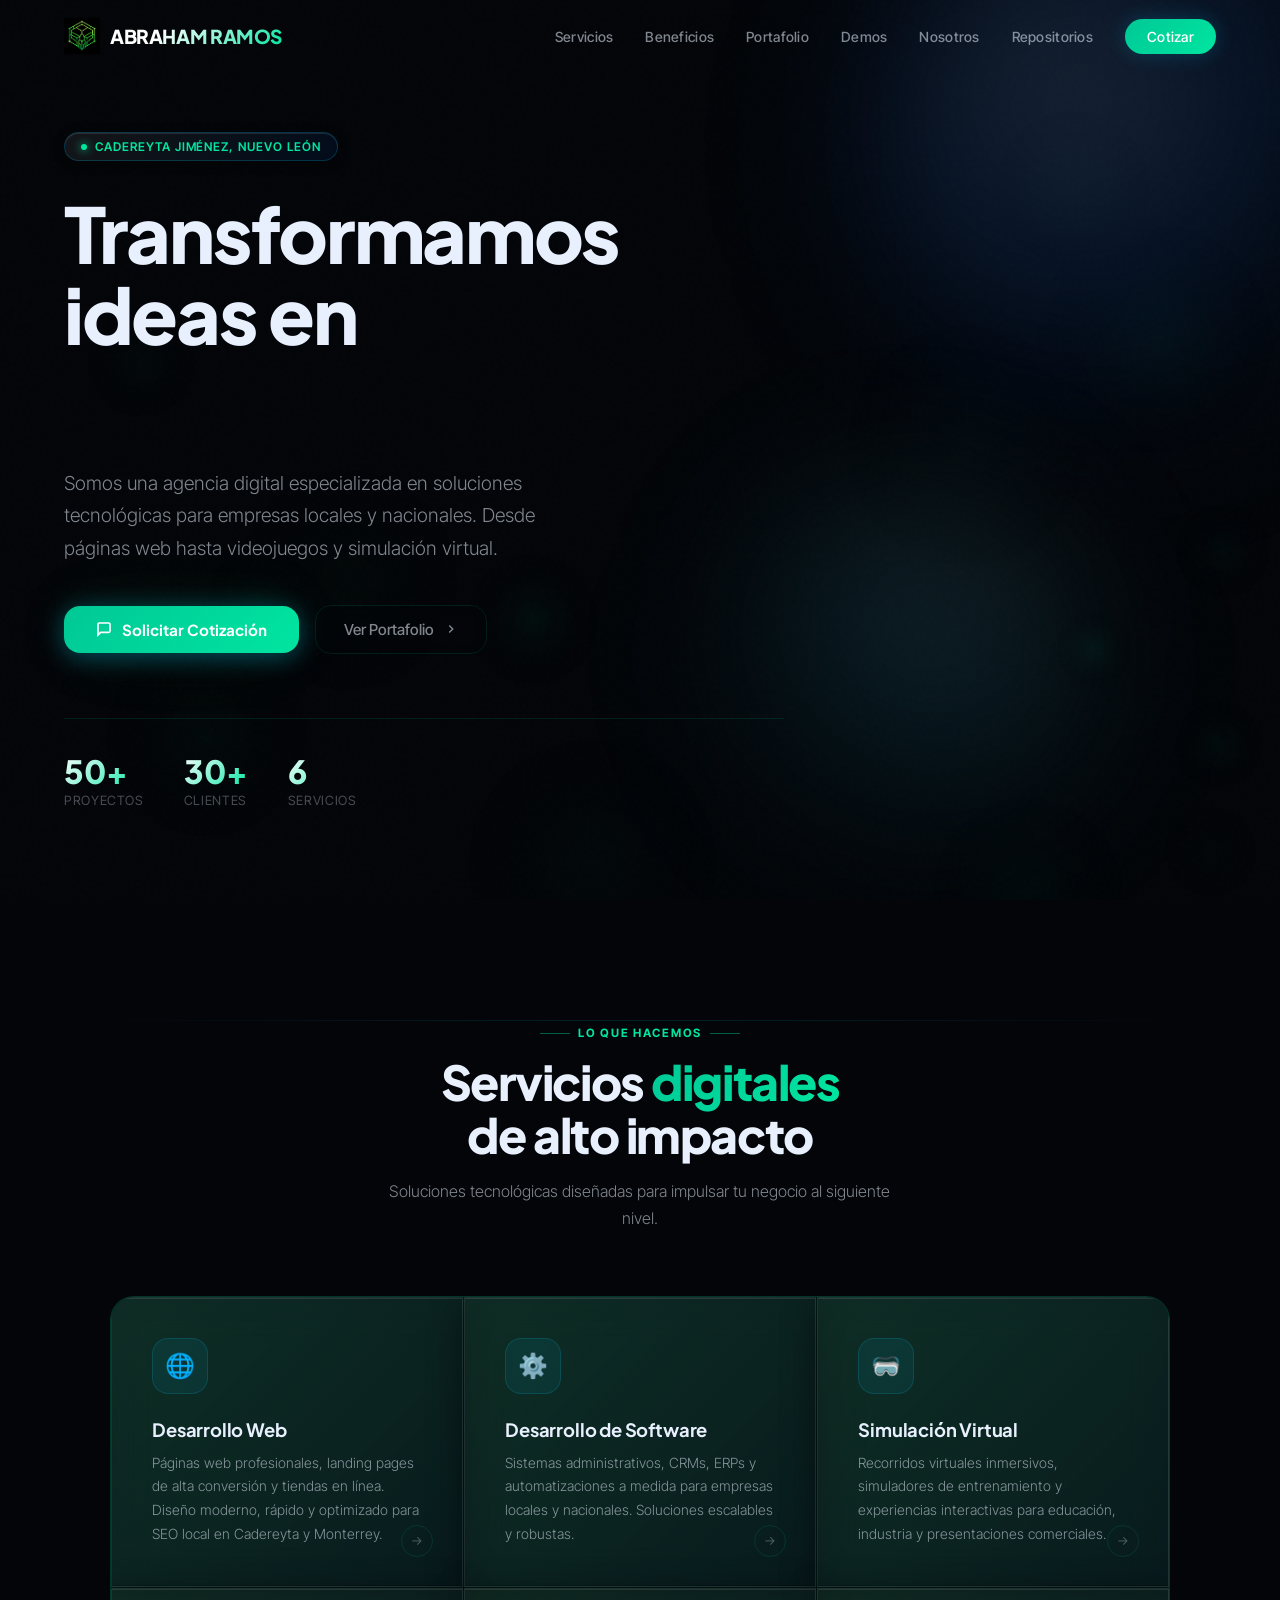
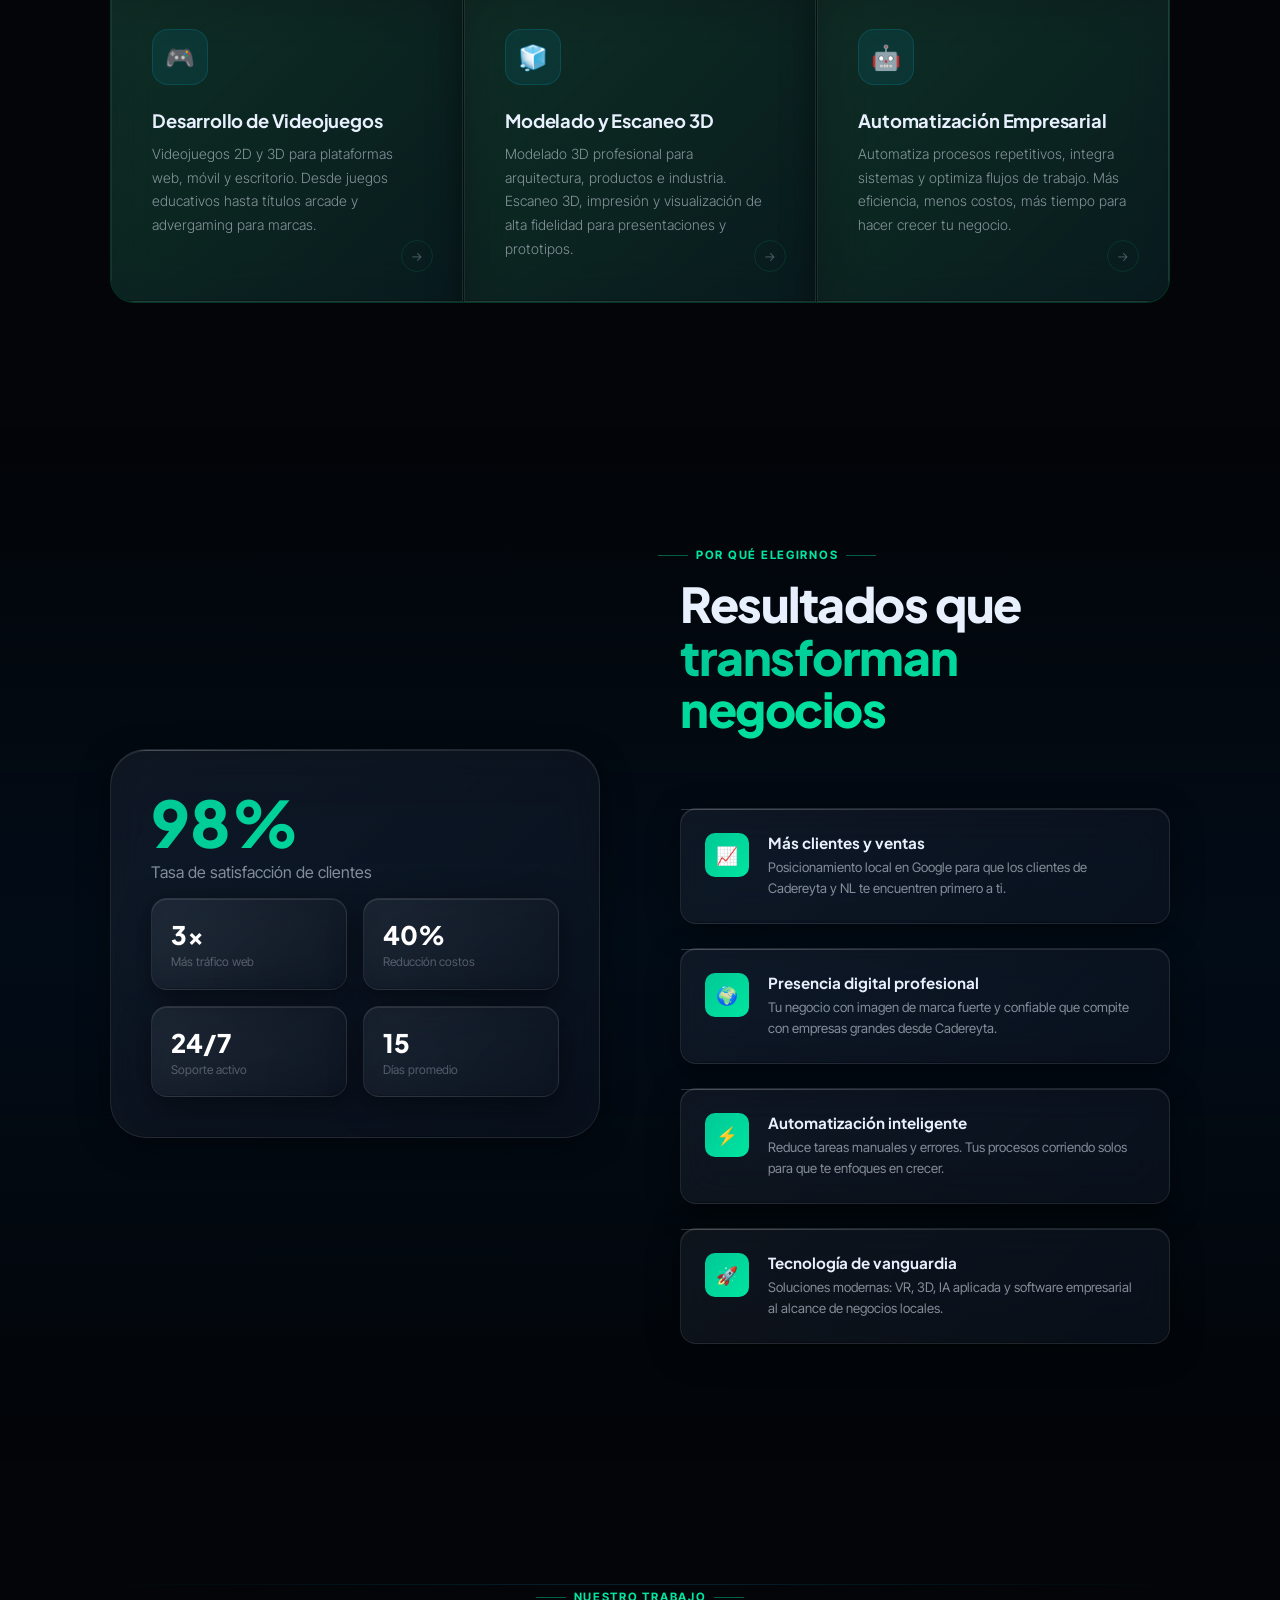
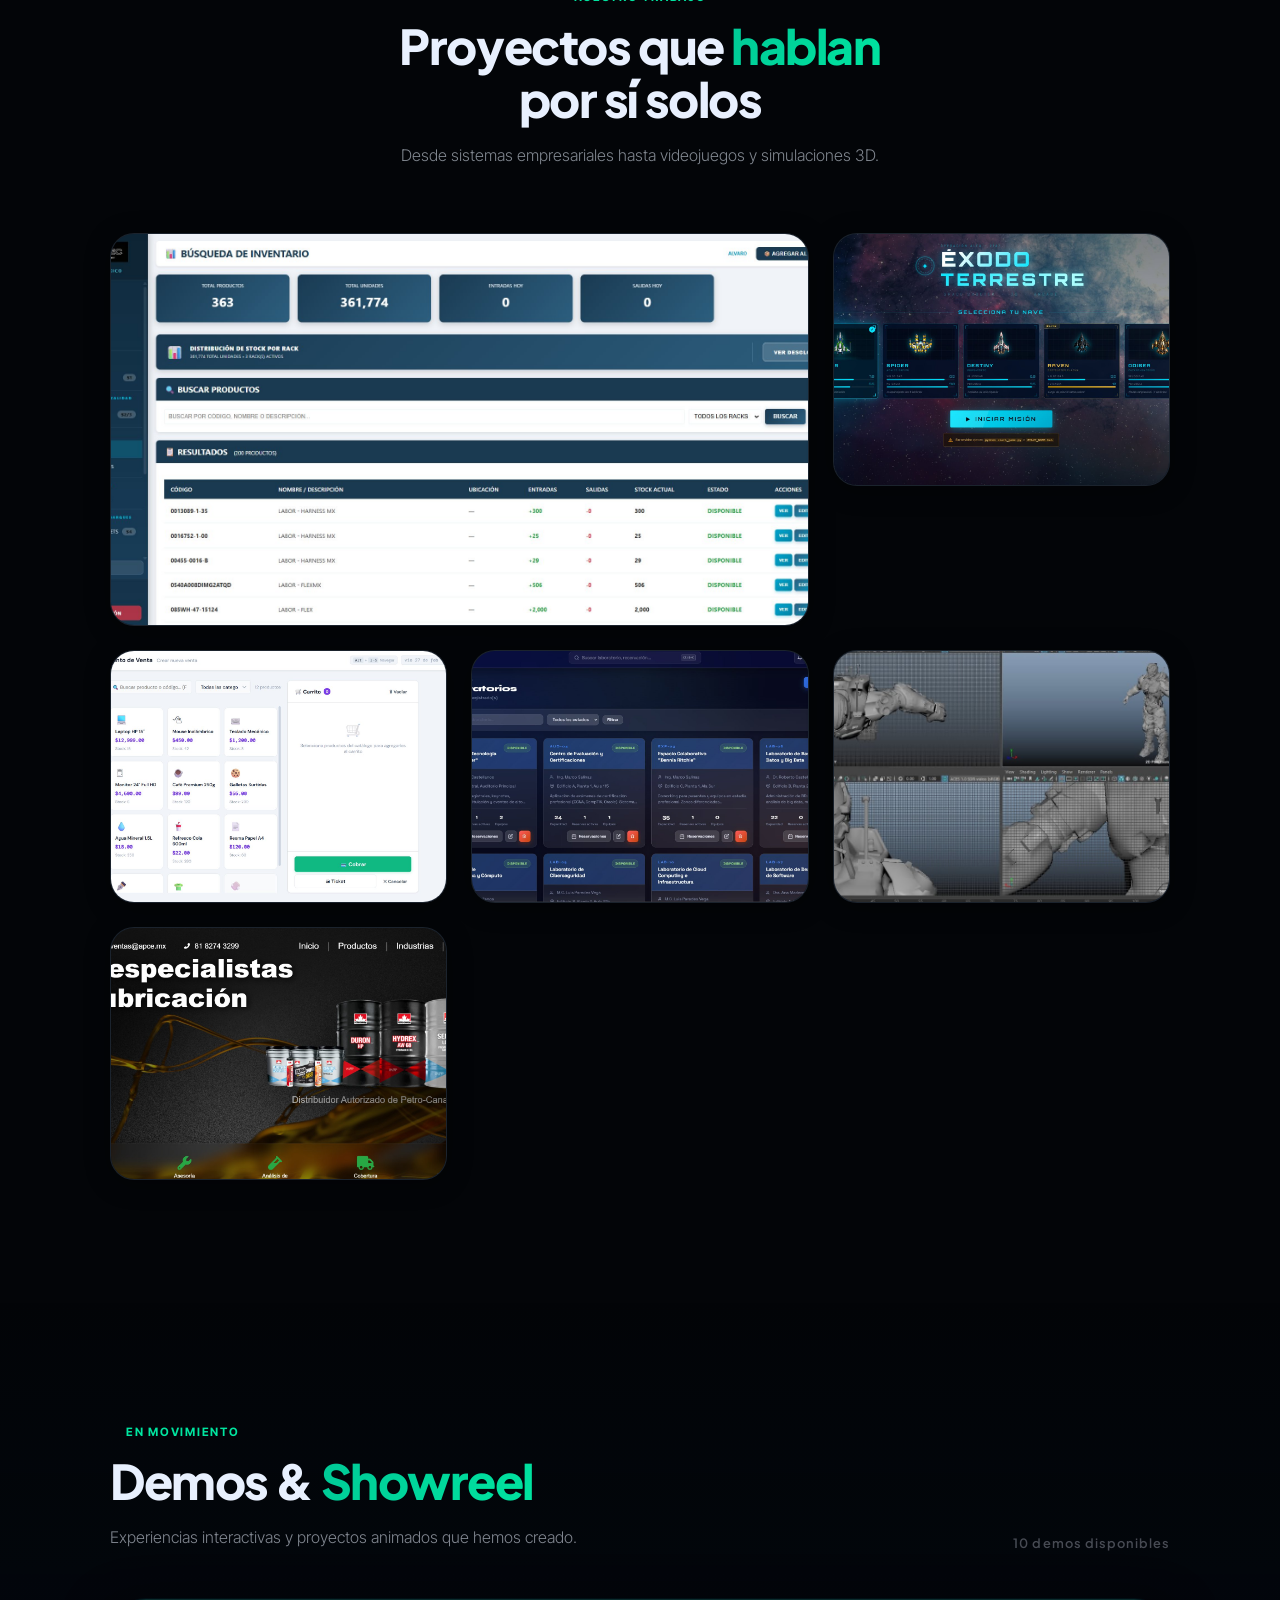
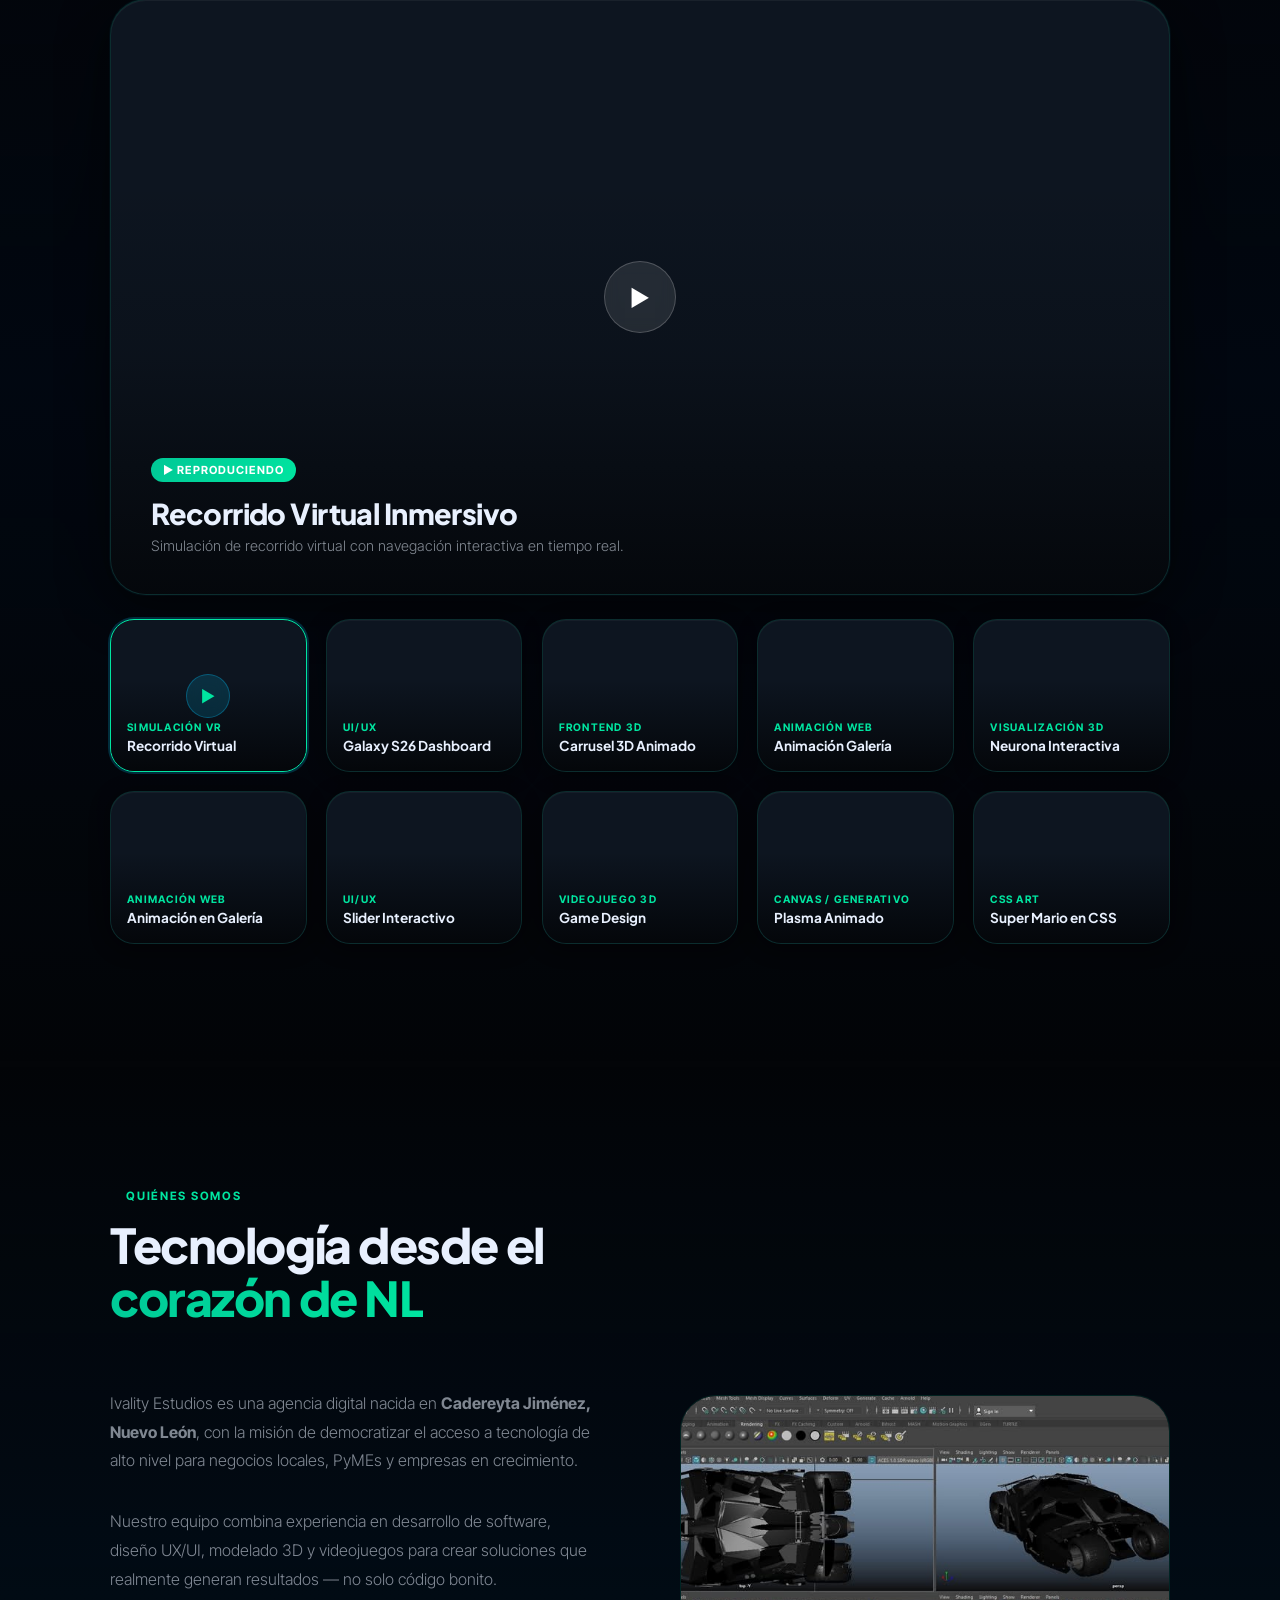
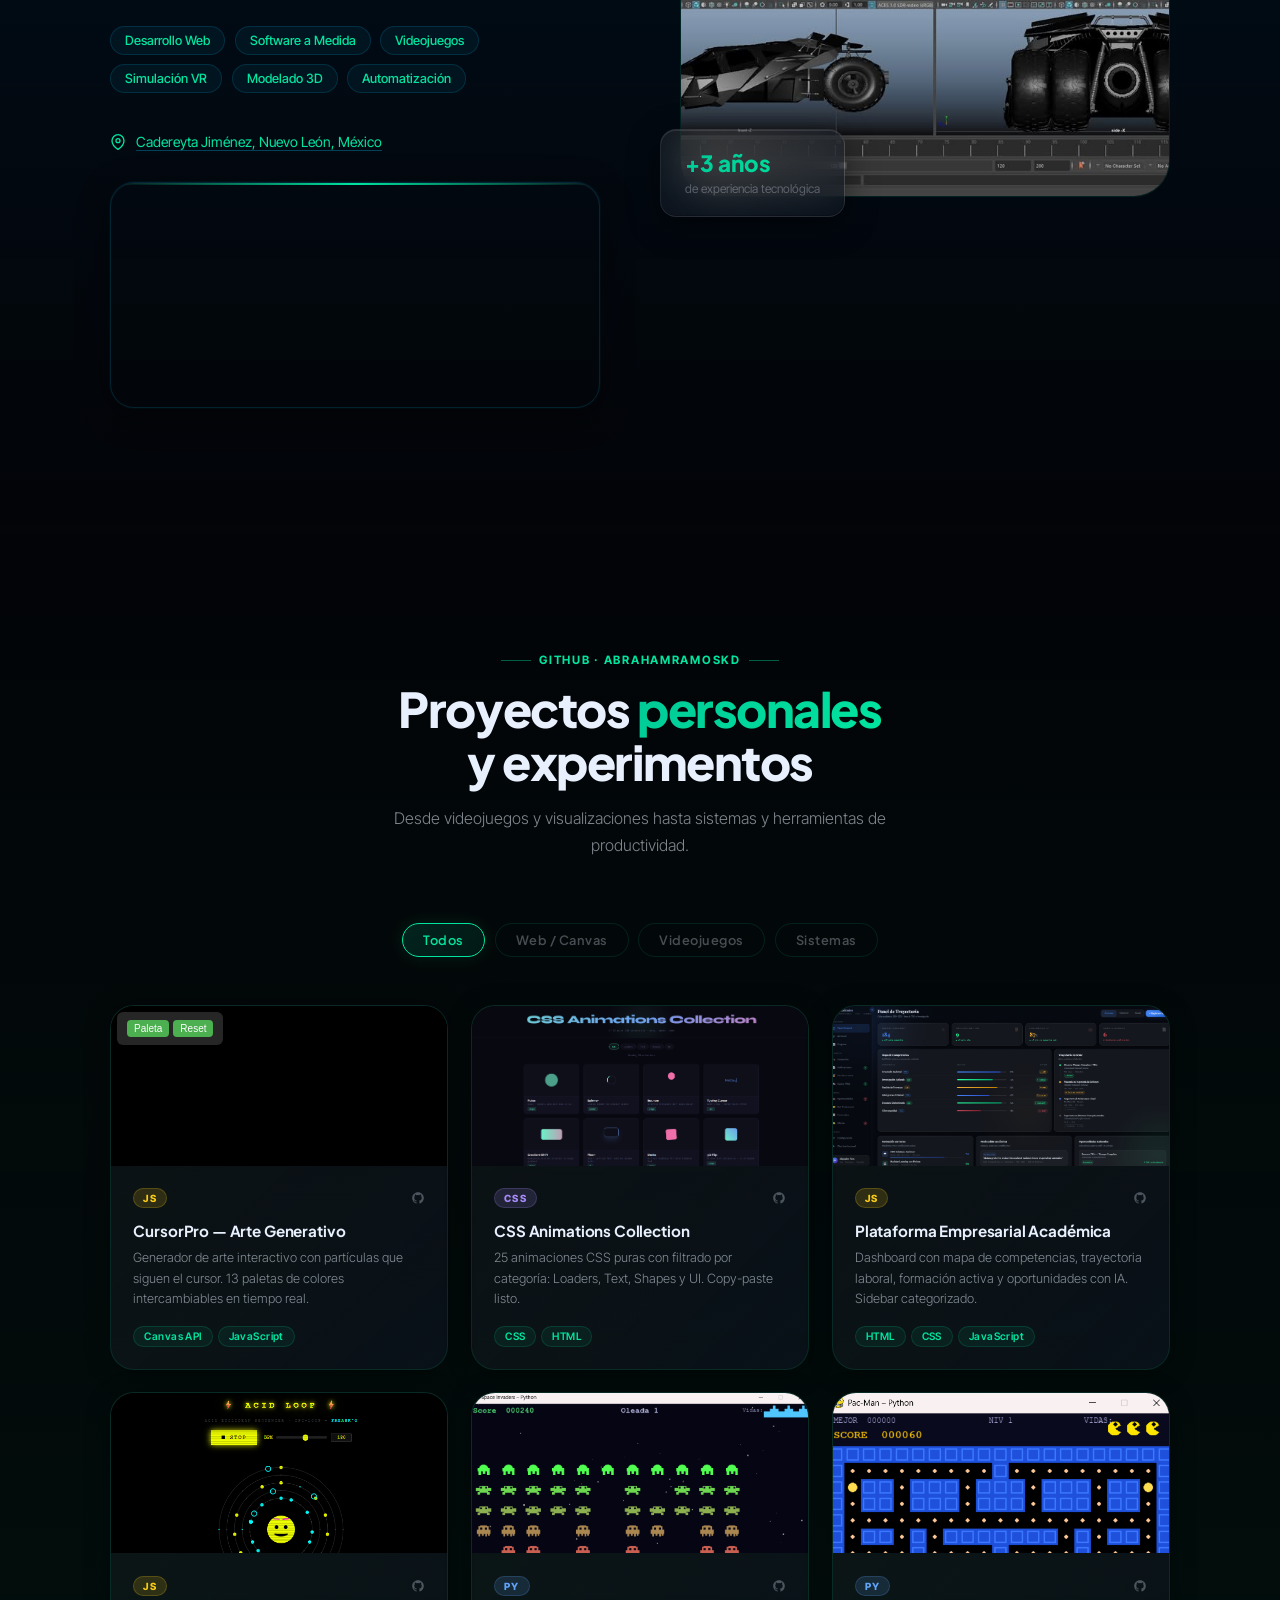
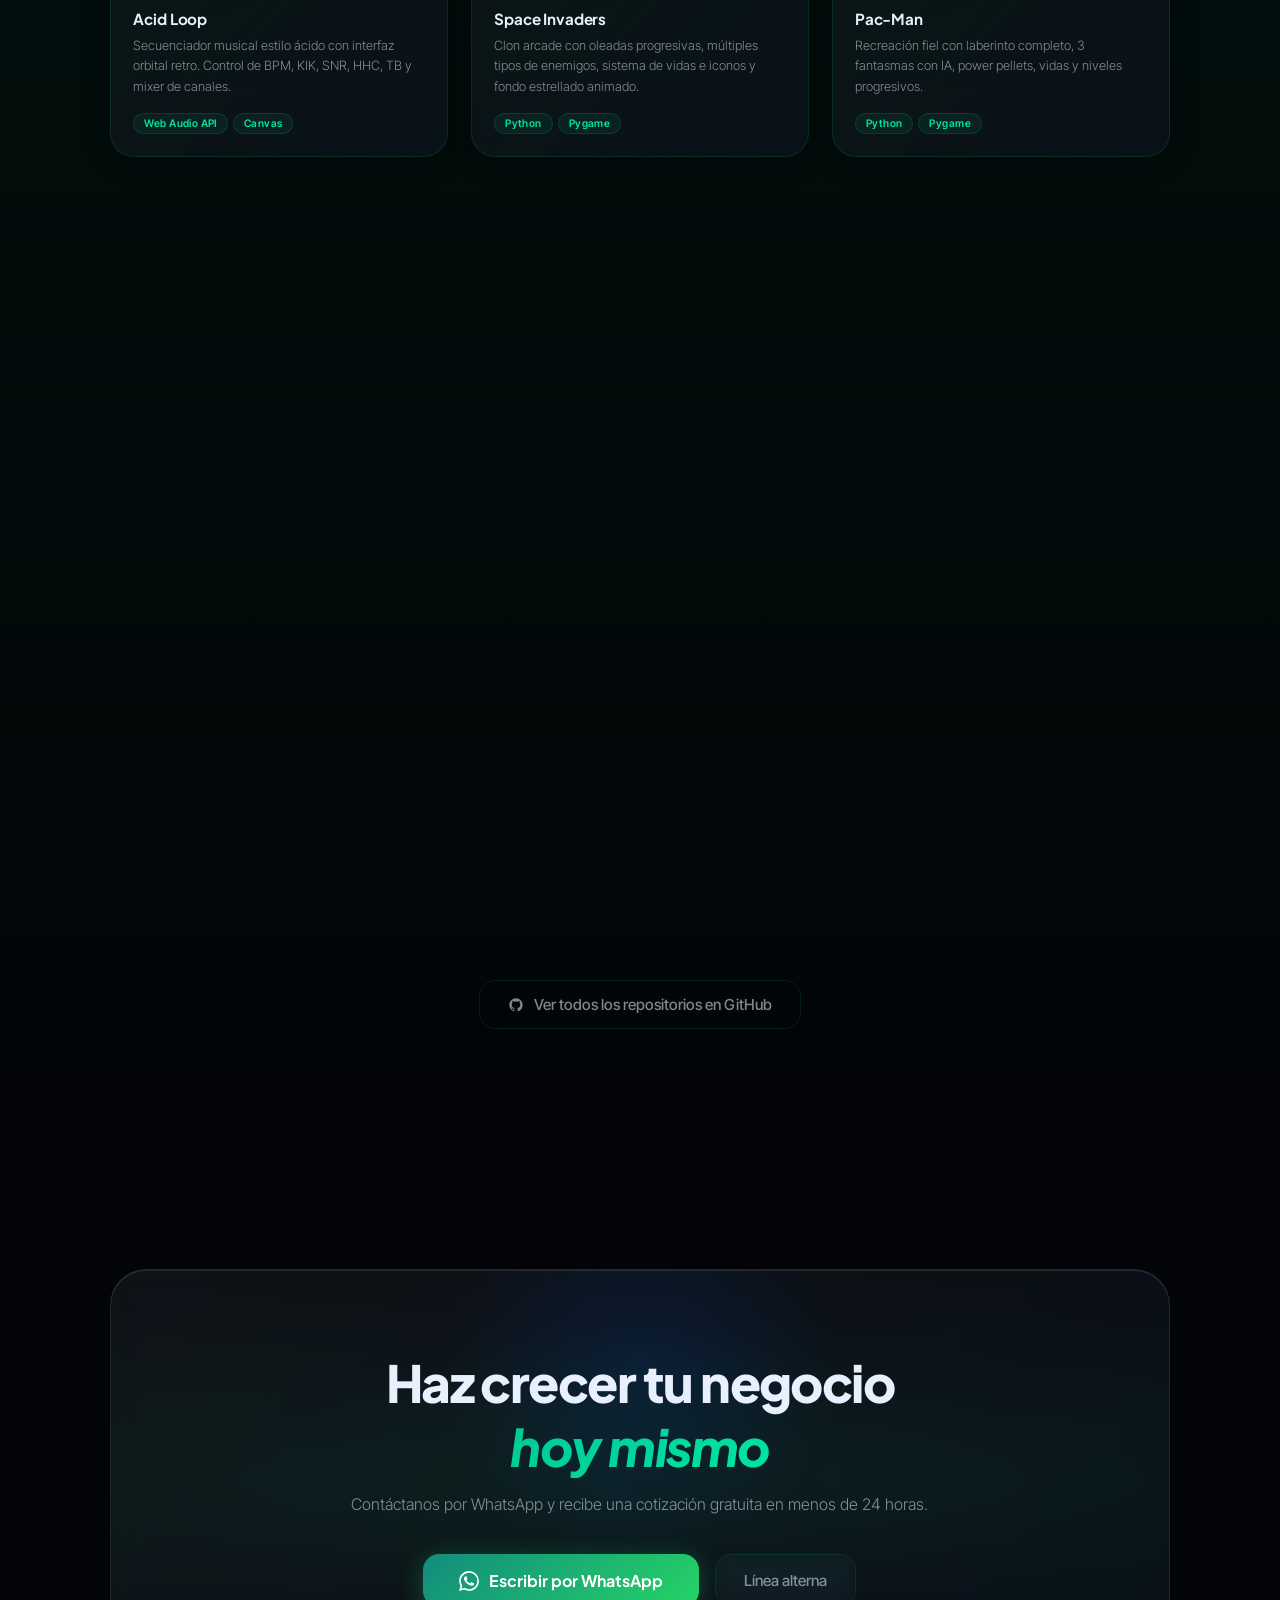
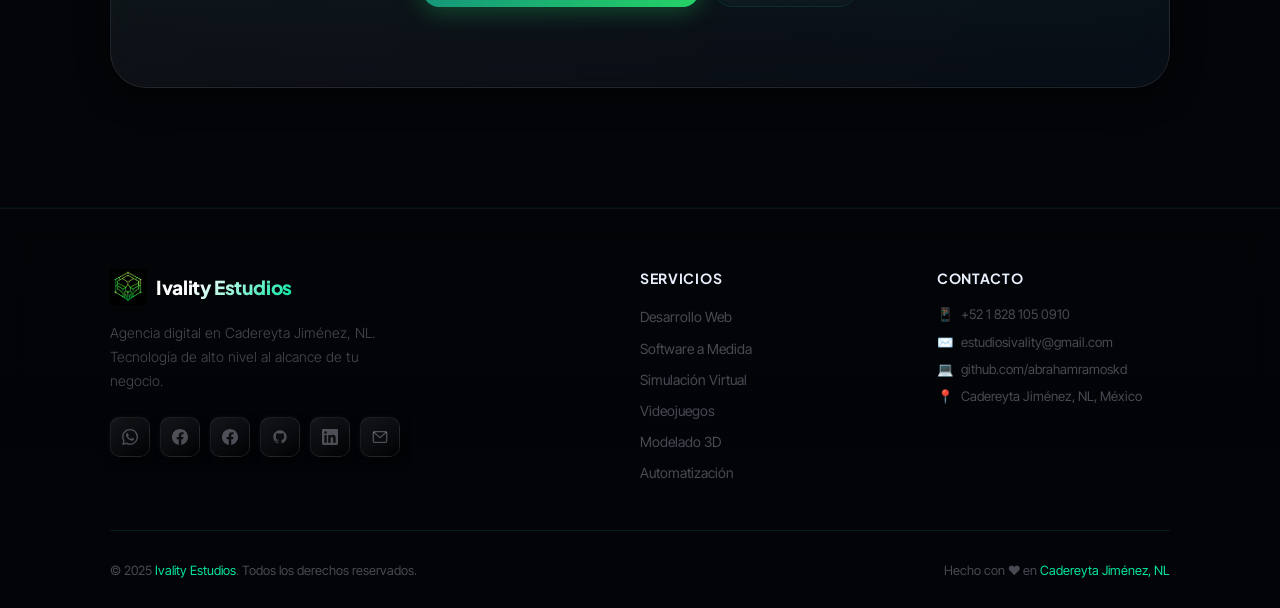
==== index.html @ 4b7db32f "Update index.html" ====
<!DOCTYPE html>
<html lang="es">
<head>
  <meta charset="UTF-8" />
  <meta name="viewport" content="width=device-width, initial-scale=1.0" />

  <!-- ═══ SEO ═══════════════════════════════════════ -->
  <title>ABRAHAM RAMOS| Desarrollo Web, Software y Simulación Virtual en Cadereyta Jiménez, NL</title>
  <meta name="description" content="Agencia digital en Cadereyta Jiménez, Nuevo León. Desarrollo web, software a medida, videojuegos, simulación virtual y modelado 3D. ¡Transforma tu negocio hoy!" />
  <meta name="keywords" content="desarrollo web cadereyta, paginas web cadereyta, paginas web en cadereyta, pagina web cadereyta, pagina web, sitio web, sitio web cadereyta, negocios cadereyta, marketing digital nuevo leon, paginas web monterrey, web cadereyta, cade, cadereyta, ivality estudios, sistemas cadereyta, cadereyta jimenez, nl mexico, universidad cadereyta, humbrahexx, simulacion virtual, modelado 3d, videojuegos, SEO, posicionamiento web cadereyta, agencia digital cadereyta" />
  <meta name="geo.region" content="MX-NL" />
  <meta name="geo.placename" content="Cadereyta Jiménez, Nuevo León" />
  <meta name="geo.position" content="25.5927;-99.9972" />
  <meta name="ICBM" content="25.5927, -99.9972" />
  <meta name="language" content="Spanish" />
  <meta name="revisit-after" content="7 days" />
  <meta name="rating" content="General" />
  <meta name="category" content="Tecnología, Desarrollo Web, Software, Diseño Digital" />
  <meta name="coverage" content="Cadereyta Jiménez, Nuevo León, México" />
  <meta name="distribution" content="Global" />
  <meta name="author" content="Ivality Estudios" />
  <meta name="robots" content="index, follow" />
  <link rel="canonical" href="https://ivalityestudios.com/" />

  <!-- ═══ Open Graph ═══════════════════════════════ -->
  <meta property="og:type" content="website" />
  <meta property="og:url" content="https://ivalityestudios.com/" />
  <meta property="og:title" content="Ivality Estudios | Agencia Digital Cadereyta Jiménez, NL" />
  <meta property="og:description" content="Transformamos ideas en tecnología. Desarrollo web, software, videojuegos y simulación virtual en Cadereyta Jiménez, Nuevo León, México." />
  <meta property="og:image" content="assets/images/humbrahexxicon.png" />
  <meta property="og:locale" content="es_MX" />
  <meta property="og:site_name" content="Ivality Estudios" />

  <!-- ═══ Twitter Card ═════════════════════════════ -->
  <meta name="twitter:card" content="summary_large_image" />
  <meta name="twitter:title" content="Ivality Estudios | Agencia Digital Cadereyta, NL" />
  <meta name="twitter:description" content="Desarrollo web, software y simulación virtual en Cadereyta Jiménez, Nuevo León." />
  <meta name="twitter:image" content="assets/images/humbrahexxicon.png" />

  <!-- ═══ Schema.org ════════════════════════════════ -->
  <script type="application/ld+json">
  {
    "@context": "https://schema.org",
    "@type": "LocalBusiness",
    "name": "Ivality Estudios",
    "description": "Agencia de desarrollo web, software, videojuegos y simulación virtual en Cadereyta Jiménez, Nuevo León, México.",
    "url": "https://ivalityestudios.com",
    "telephone": "+528281050910",
    "email": "estudiosivality@gmail.com",
    "address": {
      "@type": "PostalAddress",
      "addressLocality": "Cadereyta Jiménez",
      "addressRegion": "Nuevo León",
      "addressCountry": "MX"
    },
    "geo": {
      "@type": "GeoCoordinates",
      "latitude": "25.5927",
      "longitude": "-99.9972"
    },
    "sameAs": [
      "https://www.facebook.com/humbrahexx/",
      "https://www.facebook.com/ivalitystudios",
      "https://github.com/abrahamramoskd"
    ]
  }
  </script>

  <!-- ═══ Favicon ═══════════════════════════════════ -->
  <link rel="icon" type="image/png" href="assets/images/humbrahexxicon.png" />

  <!-- ═══ Fonts ════════════════════════════════════ -->
  <link rel="preconnect" href="https://fonts.googleapis.com" />
  <link rel="preconnect" href="https://fonts.gstatic.com" crossorigin />
<link href="https://fonts.googleapis.com/css2?family=Plus+Jakarta+Sans:ital,wght@0,300;0,400;0,500;0,600;0,700;0,800;1,300&family=Inter+Tight:ital,wght@0,300;0,400;0,500;0,600;0,700;0,800;1,300&display=swap" rel="stylesheet" />
  <!-- ═══ Stylesheet ════════════════════════════════ -->
  <link rel="stylesheet" href="css/styles.css" />
</head>

<body>

<!-- Background Canvas -->
<canvas id="bg-canvas" aria-hidden="true"></canvas>

<!-- ═══ SVG Symbols ════════════════════════════════ -->
<svg xmlns="http://www.w3.org/2000/svg" style="display:none" aria-hidden="true">
  <symbol id="icon-github" viewBox="0 0 24 24" fill="currentColor">
    <path d="M12 2C6.477 2 2 6.477 2 12c0 4.418 2.865 8.166 6.839 9.489.5.092.682-.217.682-.482 0-.237-.009-.868-.013-1.703-2.782.605-3.369-1.343-3.369-1.343-.454-1.155-1.11-1.462-1.11-1.462-.908-.62.069-.608.069-.608 1.003.07 1.531 1.032 1.531 1.032.892 1.53 2.341 1.088 2.91.832.092-.647.35-1.088.636-1.338-2.22-.253-4.555-1.113-4.555-4.951 0-1.093.39-1.988 1.029-2.688-.103-.253-.446-1.272.098-2.65 0 0 .84-.27 2.75 1.026A9.564 9.564 0 0112 6.844a9.59 9.59 0 012.504.337c1.909-1.296 2.747-1.027 2.747-1.027.546 1.379.202 2.398.1 2.651.64.7 1.028 1.595 1.028 2.688 0 3.848-2.339 4.695-4.566 4.943.359.309.678.919.678 1.852 0 1.336-.012 2.415-.012 2.741 0 .267.18.578.688.48C19.138 20.163 22 16.418 22 12c0-5.523-4.477-10-10-10z"/>
  </symbol>
</svg>

<!-- ═══════════════════════════════════════════════
     NAVBAR
════════════════════════════════════════════════ -->
<nav id="navbar" role="navigation" aria-label="Navegación principal">
  <a class="nav-logo" href="#hero" aria-label="Ivality Estudios - Inicio">
    <img src="assets/images/humbrahexxicon.png" alt="Logo Ivality Estudios" width="36" height="36" />
    <span>ABRAHAM RAMOS</span>
  </a>

  <ul class="nav-links" role="list">
    <li><a href="#servicios">Servicios</a></li>
    <li><a href="#beneficios">Beneficios</a></li>
    <li><a href="#portafolio">Portafolio</a></li>
    <li><a href="#showreel">Demos</a></li>
    <li><a href="#nosotros">Nosotros</a></li>
    <li><a href="#repos">Repositorios</a></li>
    <li>
      <a href="https://wa.me/528281050910?text=Hola%2C%20quiero%20solicitar%20una%20cotizaci%C3%B3n" 
         target="_blank" rel="noopener" class="nav-cta">Cotizar</a>
    </li>
  </ul>

  <button id="nav-toggle" class="nav-toggle" aria-label="Abrir menú" aria-expanded="false">
    <span></span><span></span><span></span>
  </button>
</nav>

<!-- ═══════════════════════════════════════════════
     HERO
════════════════════════════════════════════════ -->
<header id="hero" role="banner">
  <div class="hero-orb hero-orb-1" aria-hidden="true"></div>
  <div class="hero-orb hero-orb-2" aria-hidden="true"></div>

  <div class="hero-content">
    <div class="hero-badge">
      <span>Cadereyta Jiménez, Nuevo León</span>
    </div>

    <h1 class="hero-title">
      <span class="line-1">Transformamos ideas en</span>
      <span class="line-2" id="hero-typewrite">tecnología.</span>
    </h1>

    <p class="hero-subtitle">
      Somos una agencia digital especializada en soluciones tecnológicas para empresas locales y nacionales. 
      Desde páginas web hasta videojuegos y simulación virtual.
    </p>

    <div class="hero-actions">
      <a href="https://wa.me/528281050910?text=Hola%2C%20me%20interesa%20una%20cotizaci%C3%B3n" 
         target="_blank" rel="noopener" class="btn-primary">
        <svg width="16" height="16" viewBox="0 0 24 24" fill="none" stroke="currentColor" stroke-width="2.5"><path d="M21 15a2 2 0 0 1-2 2H7l-4 4V5a2 2 0 0 1 2-2h14a2 2 0 0 1 2 2z"/></svg>
        Solicitar Cotización
      </a>
      <a href="#portafolio" class="btn-secondary">
        Ver Portafolio
        <svg width="14" height="14" viewBox="0 0 24 24" fill="none" stroke="currentColor" stroke-width="2.5"><polyline points="9 18 15 12 9 6"/></svg>
      </a>
    </div>

    <div class="hero-stats">
      <div class="hero-stat">
        <div class="hero-stat-value"><span data-count="50" data-suffix="+">50+</span></div>
        <div class="hero-stat-label">Proyectos</div>
      </div>
      <div class="hero-stat">
        <div class="hero-stat-value"><span data-count="30" data-suffix="+">30+</span></div>
        <div class="hero-stat-label">Clientes</div>
      </div>
      <div class="hero-stat">
        <div class="hero-stat-value"><span data-count="6" data-suffix="">6</span></div>
        <div class="hero-stat-label">Servicios</div>
      </div>
    </div>
  </div>
</header>

<!-- ═══════════════════════════════════════════════
     SERVICIOS
════════════════════════════════════════════════ -->
<section id="servicios" aria-labelledby="servicios-title">
  <div class="container">
    <header class="section-header reveal">
      <p class="section-tag">Lo que hacemos</p>
      <h2 class="section-title" id="servicios-title">Servicios <em>digitales</em><br>de alto impacto</h2>
      <p class="section-subtitle">Soluciones tecnológicas diseñadas para impulsar tu negocio al siguiente nivel.</p>
    </header>

    <div class="services-grid">

      <!-- Desarrollo Web -->
      <article class="service-card reveal reveal-delay-1">
        <div class="service-icon-wrap">🌐</div>
        <h3 class="service-name">Desarrollo Web</h3>
        <p class="service-desc">Páginas web profesionales, landing pages de alta conversión y tiendas en línea. Diseño moderno, rápido y optimizado para SEO local en Cadereyta y Monterrey.</p>
        <div class="service-arrow">→</div>
      </article>

      <!-- Software -->
      <article class="service-card reveal reveal-delay-2">
        <div class="service-icon-wrap">⚙️</div>
        <h3 class="service-name">Desarrollo de Software</h3>
        <p class="service-desc">Sistemas administrativos, CRMs, ERPs y automatizaciones a medida para empresas locales y nacionales. Soluciones escalables y robustas.</p>
        <div class="service-arrow">→</div>
      </article>

      <!-- Simulación Virtual -->
      <article class="service-card reveal reveal-delay-3">
        <div class="service-icon-wrap">🥽</div>
        <h3 class="service-name">Simulación Virtual</h3>
        <p class="service-desc">Recorridos virtuales inmersivos, simuladores de entrenamiento y experiencias interactivas para educación, industria y presentaciones comerciales.</p>
        <div class="service-arrow">→</div>
      </article>

      <!-- Videojuegos -->
      <article class="service-card reveal reveal-delay-1">
        <div class="service-icon-wrap">🎮</div>
        <h3 class="service-name">Desarrollo de Videojuegos</h3>
        <p class="service-desc">Videojuegos 2D y 3D para plataformas web, móvil y escritorio. Desde juegos educativos hasta títulos arcade y advergaming para marcas.</p>
        <div class="service-arrow">→</div>
      </article>

      <!-- Modelado 3D -->
      <article class="service-card reveal reveal-delay-2">
        <div class="service-icon-wrap">🧊</div>
        <h3 class="service-name">Modelado y Escaneo 3D</h3>
        <p class="service-desc">Modelado 3D profesional para arquitectura, productos e industria. Escaneo 3D, impresión y visualización de alta fidelidad para presentaciones y prototipos.</p>
        <div class="service-arrow">→</div>
      </article>

      <!-- Automatización -->
      <article class="service-card reveal reveal-delay-3">
        <div class="service-icon-wrap">🤖</div>
        <h3 class="service-name">Automatización Empresarial</h3>
        <p class="service-desc">Automatiza procesos repetitivos, integra sistemas y optimiza flujos de trabajo. Más eficiencia, menos costos, más tiempo para hacer crecer tu negocio.</p>
        <div class="service-arrow">→</div>
      </article>

    </div>
  </div>
</section>

<!-- ═══════════════════════════════════════════════
     BENEFICIOS
════════════════════════════════════════════════ -->
<section id="beneficios" aria-labelledby="beneficios-title">
  <div class="container">
    <div class="benefits-layout">

      <!-- Visual Stats -->
      <div class="benefits-visual reveal">
        <div class="benefits-card-main">
          <div class="benefit-number" data-count="98" data-suffix="%">98%</div>
          <p class="benefit-label-main">Tasa de satisfacción de clientes</p>
          <div class="benefits-mini-cards">
            <div class="mini-card">
              <div class="mini-card-value" data-count="3" data-suffix="x">3x</div>
              <div class="mini-card-label">Más tráfico web</div>
            </div>
            <div class="mini-card">
              <div class="mini-card-value" data-count="40" data-suffix="%">40%</div>
              <div class="mini-card-label">Reducción costos</div>
            </div>
            <div class="mini-card">
              <div class="mini-card-value" data-count="24" data-suffix="/7">24/7</div>
              <div class="mini-card-label">Soporte activo</div>
            </div>
            <div class="mini-card">
              <div class="mini-card-value" data-count="15" data-suffix="">15</div>
              <div class="mini-card-label">Días promedio</div>
            </div>
          </div>
        </div>
      </div>

      <!-- Benefits List -->
      <div class="benefits-list">
        <header class="section-header" style="text-align:left; margin-bottom:2rem;">
          <p class="section-tag">Por qué elegirnos</p>
          <h2 class="section-title" id="beneficios-title">Resultados que<br><em>transforman negocios</em></h2>
        </header>

        <div class="benefit-item reveal reveal-delay-1">
          <div class="benefit-icon">📈</div>
          <div>
            <p class="benefit-text-title">Más clientes y ventas</p>
            <p class="benefit-text-desc">Posicionamiento local en Google para que los clientes de Cadereyta y NL te encuentren primero a ti.</p>
          </div>
        </div>

        <div class="benefit-item reveal reveal-delay-2">
          <div class="benefit-icon">🌍</div>
          <div>
            <p class="benefit-text-title">Presencia digital profesional</p>
            <p class="benefit-text-desc">Tu negocio con imagen de marca fuerte y confiable que compite con empresas grandes desde Cadereyta.</p>
          </div>
        </div>

        <div class="benefit-item reveal reveal-delay-3">
          <div class="benefit-icon">⚡</div>
          <div>
            <p class="benefit-text-title">Automatización inteligente</p>
            <p class="benefit-text-desc">Reduce tareas manuales y errores. Tus procesos corriendo solos para que te enfoques en crecer.</p>
          </div>
        </div>

        <div class="benefit-item reveal reveal-delay-4">
          <div class="benefit-icon">🚀</div>
          <div>
            <p class="benefit-text-title">Tecnología de vanguardia</p>
            <p class="benefit-text-desc">Soluciones modernas: VR, 3D, IA aplicada y software empresarial al alcance de negocios locales.</p>
          </div>
        </div>
      </div>

    </div>
  </div>
</section>

<!-- ═══════════════════════════════════════════════
     PORTAFOLIO
════════════════════════════════════════════════ -->
<section id="portafolio" aria-labelledby="portafolio-title">
  <div class="container">
    <header class="section-header reveal">
      <p class="section-tag">Nuestro trabajo</p>
      <h2 class="section-title" id="portafolio-title">Proyectos que <em>hablan</em><br>por sí solos</h2>
      <p class="section-subtitle">Desde sistemas empresariales hasta videojuegos y simulaciones 3D.</p>
    </header>

    <div class="portfolio-grid">

      <div class="portfolio-item reveal">
        <img src="assets/images/almacen.png" alt="Sistema de almacén para FLEX-TEC México" loading="lazy" />
        <div class="portfolio-overlay">
          <span class="portfolio-tag">Software Empresarial</span>
          <h3 class="portfolio-title">Sistema de Almacén FLEX-TEC México</h3>
          <p class="portfolio-desc">Control de inventario, producción y embarques en tiempo real.</p>
        </div>
      </div>

      <div class="portfolio-item reveal reveal-delay-1">
        <img src="assets/images/videojuegos.png" alt="Diseño de videojuego Éxodo Terrestre" loading="lazy" />
        <div class="portfolio-overlay">
          <span class="portfolio-tag">Videojuego</span>
          <h3 class="portfolio-title">Éxodo Terrestre</h3>
          <p class="portfolio-desc">Space shooter 3D arcade con selección de naves.</p>
        </div>
      </div>

      <div class="portfolio-item reveal reveal-delay-2">
        <img src="assets/images/ventas.png" alt="Sistema de punto de venta VentaPRO" loading="lazy" />
        <div class="portfolio-overlay">
          <span class="portfolio-tag">Sistema de Ventas</span>
          <h3 class="portfolio-title">VentaPRO — Punto de Venta</h3>
          <p class="portfolio-desc">POS moderno con inventario, dashboard y reportes.</p>
        </div>
      </div>

      <div class="portfolio-item reveal reveal-delay-1">
        <img src="assets/images/laboratorios.png" alt="Gestión de laboratorios OrionLab" loading="lazy" />
        <div class="portfolio-overlay">
          <span class="portfolio-tag">Software Educativo</span>
          <h3 class="portfolio-title">OrionLab Scheduler</h3>
          <p class="portfolio-desc">Sistema de reservas para laboratorios universitarios.</p>
        </div>
      </div>

      <div class="portfolio-item reveal reveal-delay-2">
        <img src="assets/images/model1.jpg" alt="Modelado 3D personaje con armadura" loading="lazy" />
        <div class="portfolio-overlay">
          <span class="portfolio-tag">Modelado 3D</span>
          <h3 class="portfolio-title">Character Rig — Armored Suit</h3>
          <p class="portfolio-desc">Modelado y rigging de personaje con armadura de combate.</p>
        </div>
      </div>

      <div class="portfolio-item reveal reveal-delay-3">
        <img src="assets/images/empresas.png" alt="Sitio web para empresa de lubricantes APC" loading="lazy" />
        <div class="portfolio-overlay">
          <span class="portfolio-tag">Desarrollo Web</span>
          <h3 class="portfolio-title">APC — Especialistas en Lubricación</h3>
          <p class="portfolio-desc">Sitio corporativo con catálogo de productos e industrias.</p>
        </div>
      </div>

    </div>
  </div>
</section>

<!-- ═══════════════════════════════════════════════
     SHOWREEL / DEMOS
════════════════════════════════════════════════ -->
<section id="showreel" aria-labelledby="showreel-title">
  <div class="container">

    <div class="showreel-intro reveal">
      <header class="section-header">
        <p class="section-tag">En movimiento</p>
        <h2 class="section-title" id="showreel-title">Demos &amp; <em>Showreel</em></h2>
        <p class="section-subtitle" style="text-align:left; max-width:none;">Experiencias interactivas y proyectos animados que hemos creado.</p>
      </header>
      <span class="showreel-count">10 demos disponibles</span>
    </div>

    <!-- Featured Video -->
    <div class="showreel-featured reveal" id="featured-video-wrap">
      <video id="featured-video" muted playsinline loop preload="metadata"
             src="assets/videos/recorridovirtual.mp4"
             aria-label="Recorrido virtual inmersivo"></video>
      <div class="showreel-featured-overlay">
        <span class="featured-badge">▶ Reproduciendo</span>
        <h3 class="featured-title" id="featured-title">Recorrido Virtual Inmersivo</h3>
        <p class="featured-desc" id="featured-desc">Simulación de recorrido virtual con navegación interactiva en tiempo real.</p>
      </div>
      <div class="video-play-btn" aria-hidden="true">▶</div>
    </div>

    <!-- Demo Grid -->
    <div class="showreel-grid" id="showreel-grid">

      <div class="demo-card active reveal reveal-delay-1"
           data-src="assets/videos/recorridovirtual.mp4"
           data-title="Recorrido Virtual Inmersivo"
           data-desc="Simulación de recorrido virtual con navegación interactiva en tiempo real."
           data-tag="Simulación VR">
        <video muted playsinline loop preload="metadata" src="assets/videos/recorridovirtual.mp4"></video>
        <div class="demo-card-overlay">
          <span class="demo-card-tag">Simulación VR</span>
          <p class="demo-card-name">Recorrido Virtual</p>
        </div>
        <div class="demo-play-icon">▶</div>
      </div>

      <div class="demo-card reveal reveal-delay-2"
           data-src="assets/videos/galaxys26dashboard.mp4"
           data-title="Galaxy S26 — Dashboard UI"
           data-desc="Interfaz de dashboard futurista con animaciones de alta fidelidad para dispositivos móviles."
           data-tag="UI/UX Design">
        <video muted playsinline loop preload="metadata" src="assets/videos/galaxys26dashboard.mp4"></video>
        <div class="demo-card-overlay">
          <span class="demo-card-tag">UI/UX</span>
          <p class="demo-card-name">Galaxy S26 Dashboard</p>
        </div>
        <div class="demo-play-icon">▶</div>
      </div>

      <div class="demo-card reveal reveal-delay-3"
           data-src="assets/videos/carrusel3Danimado.mp4"
           data-title="Carrusel 3D Animado"
           data-desc="Componente interactivo de carrusel tridimensional con transiciones fluidas y efectos visuales."
           data-tag="Frontend 3D">
        <video muted playsinline loop preload="metadata" src="assets/videos/carrusel3Danimado.mp4"></video>
        <div class="demo-card-overlay">
          <span class="demo-card-tag">Frontend 3D</span>
          <p class="demo-card-name">Carrusel 3D Animado</p>
        </div>
        <div class="demo-play-icon">▶</div>
      </div>

      <div class="demo-card reveal reveal-delay-4"
           data-src="assets/videos/animaciongaleria.mp4"
           data-title="Animación de Galería"
           data-desc="Galería de imágenes con transiciones animadas y microinteracciones fluidas para web."
           data-tag="Animación Web">
        <video muted playsinline loop preload="metadata" src="assets/videos/animaciongaleria.mp4"></video>
        <div class="demo-card-overlay">
          <span class="demo-card-tag">Animación Web</span>
          <p class="demo-card-name">Animación Galería</p>
        </div>
        <div class="demo-play-icon">▶</div>
      </div>

      <div class="demo-card reveal reveal-delay-5"
           data-src="assets/videos/neuronainteractiva.mp4"
           data-title="Neurona Interactiva"
           data-desc="Visualización interactiva de red neuronal con simulación de pulsos y conexiones en tiempo real."
           data-tag="Visualización 3D">
        <video muted playsinline loop preload="metadata" src="assets/videos/neuronainteractiva.mp4"></video>
        <div class="demo-card-overlay">
          <span class="demo-card-tag">Visualización 3D</span>
          <p class="demo-card-name">Neurona Interactiva</p>
        </div>
        <div class="demo-play-icon">▶</div>
      </div>

      <!-- ── 5 VIDEOS NUEVOS ── -->
      <div class="demo-card reveal reveal-delay-1"
           data-src="assets/videos/animacion_en_galeria.mp4"
           data-title="Animación en Galería"
           data-desc="Transiciones cinematográficas entre imágenes con efectos de entrada y salida de alta fluidez."
           data-tag="Animación Web">
        <video muted playsinline loop preload="metadata" src="assets/videos/animacion_en_galeria.mp4"></video>
        <div class="demo-card-overlay">
          <span class="demo-card-tag">Animación Web</span>
          <p class="demo-card-name">Animación en Galería</p>
        </div>
        <div class="demo-play-icon">▶</div>
      </div>

      <div class="demo-card reveal reveal-delay-2"
           data-src="assets/videos/slider_.mp4"
           data-title="Slider Interactivo"
           data-desc="Componente de slider con navegación fluida, transiciones animadas y diseño responsivo."
           data-tag="UI/UX">
        <video muted playsinline loop preload="metadata" src="assets/videos/slider_.mp4"></video>
        <div class="demo-card-overlay">
          <span class="demo-card-tag">UI/UX</span>
          <p class="demo-card-name">Slider Interactivo</p>
        </div>
        <div class="demo-play-icon">▶</div>
      </div>

      <div class="demo-card reveal reveal-delay-3"
           data-src="assets/videos/gamedesign.mp4"
           data-title="Game Design — Éxodo Terrestre"
           data-desc="Space shooter 3D arcade con selección de naves, oleadas de enemigos y efectos de partículas en tiempo real."
           data-tag="Videojuego 3D">
        <video muted playsinline loop preload="metadata" src="assets/videos/gamedesign.mp4"></video>
        <div class="demo-card-overlay">
          <span class="demo-card-tag">Videojuego 3D</span>
          <p class="demo-card-name">Game Design</p>
        </div>
        <div class="demo-play-icon">▶</div>
      </div>

      <div class="demo-card reveal reveal-delay-4"
           data-src="assets/videos/plasma_animado_y_editable.mp4"
           data-title="Plasma Animado Editable"
           data-desc="Efecto de plasma generativo con controles en tiempo real para modificar colores, velocidad y forma."
           data-tag="Canvas / Generativo">
        <video muted playsinline loop preload="metadata" src="assets/videos/plasma_animado_y_editable.mp4"></video>
        <div class="demo-card-overlay">
          <span class="demo-card-tag">Canvas / Generativo</span>
          <p class="demo-card-name">Plasma Animado</p>
        </div>
        <div class="demo-play-icon">▶</div>
      </div>

      <div class="demo-card reveal reveal-delay-5"
           data-src="assets/videos/supermario_en_css.mp4"
           data-title="Super Mario en CSS"
           data-desc="Recreación de Super Mario Bros completamente en CSS puro — sprites, animaciones y escena sin una línea de JavaScript."
           data-tag="CSS Art">
        <video muted playsinline loop preload="metadata" src="assets/videos/supermario_en_css.mp4"></video>
        <div class="demo-card-overlay">
          <span class="demo-card-tag">CSS Art</span>
          <p class="demo-card-name">Super Mario en CSS</p>
        </div>
        <div class="demo-play-icon">▶</div>
      </div>

    </div>
  </div>
</section>

<!-- ═══════════════════════════════════════════════
     NOSOTROS
════════════════════════════════════════════════ -->
<section id="nosotros" aria-labelledby="nosotros-title">
  <div class="container">
    <div class="about-layout">

      <div class="about-content">
        <header class="section-header">
          <p class="section-tag">Quiénes somos</p>
          <h2 class="section-title" id="nosotros-title">Tecnología desde el<br><em>corazón de NL</em></h2>
        </header>

        <p class="about-text reveal">
          Ivality Estudios es una agencia digital nacida en <strong>Cadereyta Jiménez, Nuevo León</strong>, con la misión de democratizar el acceso a tecnología de alto nivel para negocios locales, PyMEs y empresas en crecimiento.
        </p>
        <p class="about-text reveal reveal-delay-1">
          Nuestro equipo combina experiencia en desarrollo de software, diseño UX/UI, modelado 3D y videojuegos para crear soluciones que realmente generan resultados — no solo código bonito.
        </p>

        <div class="about-tags reveal reveal-delay-2">
          <span class="about-tag">Desarrollo Web</span>
          <span class="about-tag">Software a Medida</span>
          <span class="about-tag">Videojuegos</span>
          <span class="about-tag">Simulación VR</span>
          <span class="about-tag">Modelado 3D</span>
          <span class="about-tag">Automatización</span>
        </div>

        <div class="about-location reveal reveal-delay-3">
          <svg width="16" height="16" viewBox="0 0 24 24" fill="none" stroke="currentColor" stroke-width="2" aria-hidden="true"><path d="M21 10c0 7-9 13-9 13s-9-6-9-13a9 9 0 0 1 18 0z"/><circle cx="12" cy="10" r="3"/></svg>
          <a href="https://maps.google.com/?q=Cadereyta+Jimenez+Nuevo+Leon+Mexico" target="_blank" rel="noopener">Cadereyta Jiménez, Nuevo León, México</a>
        </div>

        <div class="about-map reveal reveal-delay-4">
          <iframe
            src="https://www.google.com/maps/embed?pb=!1m18!1m12!1m3!1d57546.16!2d-99.9972!3d25.5927!2m3!1f0!2f0!3f0!3m2!1i1024!2i768!4f13.1!3m3!1m2!1s0x866250e3c53b04bd%3A0xa3219d56b7af3b6!2sCadereyta%20Jim%C3%A9nez%2C%20Nuevo%20Le%C3%B3n!5e0!3m2!1ses!2smx!4v1"
            width="100%"
            height="220"
            style="border:0; border-radius:16px; opacity:0.85; filter: saturate(0.7) hue-rotate(185deg) brightness(0.8);"
            allowfullscreen=""
            loading="lazy"
            referrerpolicy="no-referrer-when-downgrade"
            title="Ubicación Cadereyta Jiménez, NL"
            aria-label="Mapa de Cadereyta Jiménez, Nuevo León"
          ></iframe>
        </div>
      </div>

      <div class="about-visual reveal reveal-delay-2">
        <div class="about-image-wrap">
          <img src="assets/images/model3.jpg" alt="Modelado 3D avanzado — Ivality Estudios" loading="lazy" />
        </div>
        <div class="about-float-card">
          <strong>+3 años</strong>
          <span>de experiencia tecnológica</span>
        </div>
      </div>

    </div>
  </div>
</section>

<!-- ═══════════════════════════════════════════════
     REPOSITORIOS / PROYECTOS PERSONALES
════════════════════════════════════════════════ -->
<section id="repos" aria-labelledby="repos-title">
  <div class="container">
    <header class="section-header reveal">
      <p class="section-tag">GitHub · abrahamramoskd</p>
      <h2 class="section-title" id="repos-title">Proyectos <em>personales</em><br>y experimentos</h2>
      <p class="section-subtitle">Desde videojuegos y visualizaciones hasta sistemas y herramientas de productividad.</p>
    </header>

    <!-- Filtros -->
    <div class="repos-filters reveal">
      <button class="repo-filter active" data-filter="all">Todos</button>
      <button class="repo-filter" data-filter="web">Web / Canvas</button>
      <button class="repo-filter" data-filter="games">Videojuegos</button>
      <button class="repo-filter" data-filter="systems">Sistemas</button>
    </div>

    <div class="repos-grid">

      <!-- CursorPro — Arte Generativo -->
      <article class="repo-card reveal reveal-delay-1" data-cat="web">
        <div class="repo-card-preview repo-preview-iframe repo-preview-srcdoc">
          <iframe
            srcdoc="<!DOCTYPE html><html><head><meta charset='UTF-8'><style>body,html{margin:0;padding:0;overflow:hidden;background:#000}canvas{width:100%;height:100vh}#controls{position:absolute;top:6px;left:6px;background:rgba(255,255,255,0.15);padding:6px 8px;border-radius:6px;backdrop-filter:blur(8px)}button{margin:2px;padding:3px 7px;background:#4CAF50;color:#fff;border:none;border-radius:4px;cursor:pointer;font-size:10px}</style></head><body><canvas id='art-canvas'></canvas><div id='controls'><button id='color-btn'>Paleta</button><button id='reset-btn'>Reset</button></div><script>const canvas=document.getElementById('art-canvas'),ctx=canvas.getContext('2d');canvas.width=window.innerWidth;canvas.height=window.innerHeight;const palettes=[['#FF6B6B','#4ECDC4','#45B7D1','#FDCB6E','#6C5CE7'],['#FF00FF','#00FFFF','#FFFF00','#FF0000','#0000FF'],['#f72585','#7209b7','#3a0ca3','#4361ee','#4cc9f0'],['#ffbe0b','#fb5607','#ff006e','#8338ec','#3a86ff'],['#ffcdb2','#ffb4a2','#e5989b','#b5838d','#6d6875'],['#ff9f1c','#ffbf69','#cbf3f0','#2ec4b6','#fff']];let pi=0,particles=[];class P{constructor(x,y,c){this.x=x;this.y=y;this.size=Math.random()*10+1;this.sx=Math.random()*3-1.5;this.sy=Math.random()*3-1.5;this.color=c;this.opacity=1;}update(){this.x+=this.sx;this.y+=this.sy;if(this.size>0.2)this.size-=0.1;this.opacity-=0.01;}draw(){ctx.beginPath();ctx.fillStyle=this.color;ctx.globalAlpha=this.opacity;ctx.arc(this.x,this.y,this.size,0,Math.PI*2);ctx.fill();ctx.globalAlpha=1;}}function spawn(x,y){for(let i=0;i<30;i++){const c=palettes[pi][Math.floor(Math.random()*palettes[pi].length)];particles.push(new P(x,y,c));}}function loop(){ctx.clearRect(0,0,canvas.width,canvas.height);particles=particles.filter(p=>{p.update();p.draw();return p.opacity>0;});requestAnimationFrame(loop);}canvas.addEventListener('mousemove',e=>spawn(e.clientX,e.clientY));canvas.addEventListener('click',e=>spawn(e.clientX,e.clientY));document.getElementById('color-btn').addEventListener('click',()=>pi=(pi+1)%palettes.length);document.getElementById('reset-btn').addEventListener('click',()=>particles=[]);loop();<\/script></body></html>"
            tabindex="-1"
            scrolling="no"
            style="pointer-events:auto;"
          ></iframe>
          <a href="https://abrahamramoskd.github.io/cursorpro/" target="_blank" rel="noopener" class="iframe-visit-btn" aria-label="Abrir proyecto">↗</a>
        </div>
        <div class="repo-card-body">
          <div class="repo-card-top">
            <span class="repo-lang repo-lang-js">JS</span>
            <a href="https://github.com/abrahamramoskd" target="_blank" rel="noopener" class="repo-link-icon" aria-label="Ver en GitHub">
              <svg width="14" height="14" aria-hidden="true"><use href="#icon-github"/></svg>
            </a>
          </div>
          <h3 class="repo-card-title">CursorPro — Arte Generativo</h3>
          <p class="repo-card-desc">Generador de arte interactivo con partículas que siguen el cursor. 13 paletas de colores intercambiables en tiempo real.</p>
          <div class="repo-tags"><span>Canvas API</span><span>JavaScript</span></div>
        </div>
      </article>

      <!-- CSS Animations -->
      <article class="repo-card reveal reveal-delay-2" data-cat="web">
        <div class="repo-card-preview repo-preview-img">
          <img src="assets/images/css-animations.png" alt="CSS Animations Collection" loading="lazy" />
          <a href="https://abrahamramoskd.github.io/css-animations-collection/" target="_blank" rel="noopener" class="iframe-visit-btn" aria-label="Abrir proyecto">↗</a>
        </div>
        <div class="repo-card-body">
          <div class="repo-card-top">
            <span class="repo-lang repo-lang-css">CSS</span>
            <a href="https://github.com/abrahamramoskd" target="_blank" rel="noopener" class="repo-link-icon" aria-label="Ver en GitHub">
              <svg width="14" height="14" aria-hidden="true"><use href="#icon-github"/></svg>
            </a>
          </div>
          <h3 class="repo-card-title">CSS Animations Collection</h3>
          <p class="repo-card-desc">25 animaciones CSS puras con filtrado por categoría: Loaders, Text, Shapes y UI. Copy-paste listo.</p>
          <div class="repo-tags"><span>CSS</span><span>HTML</span></div>
        </div>
      </article>

      <!-- Panel Académico -->
      <article class="repo-card reveal reveal-delay-3" data-cat="systems">
        <div class="repo-card-preview repo-preview-img">
          <img src="assets/images/plataforma-empresarial.png" alt="Plataforma Empresarial" loading="lazy" />
          <a href="https://abrahamramoskd.github.io/plataformaempresarial/" target="_blank" rel="noopener" class="iframe-visit-btn" aria-label="Abrir proyecto">↗</a>
        </div>
        <div class="repo-card-body">
          <div class="repo-card-top">
            <span class="repo-lang repo-lang-js">JS</span>
            <a href="https://github.com/abrahamramoskd" target="_blank" rel="noopener" class="repo-link-icon" aria-label="Ver en GitHub">
              <svg width="14" height="14" aria-hidden="true"><use href="#icon-github"/></svg>
            </a>
          </div>
          <h3 class="repo-card-title">Plataforma Empresarial Académica</h3>
          <p class="repo-card-desc">Dashboard con mapa de competencias, trayectoria laboral, formación activa y oportunidades con IA. Sidebar categorizado.</p>
          <div class="repo-tags"><span>HTML</span><span>CSS</span><span>JavaScript</span></div>
        </div>
      </article>

      <!-- Acid Loop -->
      <article class="repo-card reveal reveal-delay-1" data-cat="web">
        <div class="repo-card-preview repo-preview-img">
          <img src="assets/images/acid-loop.png" alt="Acid Loop" loading="lazy" />
          <a href="https://abrahamramoskd.github.io/acid-loop/" target="_blank" rel="noopener" class="iframe-visit-btn" aria-label="Abrir proyecto">↗</a>
        </div>
        <div class="repo-card-body">
          <div class="repo-card-top">
            <span class="repo-lang repo-lang-js">JS</span>
            <a href="https://github.com/abrahamramoskd" target="_blank" rel="noopener" class="repo-link-icon" aria-label="Ver en GitHub">
              <svg width="14" height="14" aria-hidden="true"><use href="#icon-github"/></svg>
            </a>
          </div>
          <h3 class="repo-card-title">Acid Loop</h3>
          <p class="repo-card-desc">Secuenciador musical estilo ácido con interfaz orbital retro. Control de BPM, KIK, SNR, HHC, TB y mixer de canales.</p>
          <div class="repo-tags"><span>Web Audio API</span><span>Canvas</span></div>
        </div>
      </article>

      <!-- Space Invaders -->
      <article class="repo-card reveal reveal-delay-2" data-cat="games">
        <div class="repo-card-preview repo-preview-img">
          <img src="assets/images/space-onvaders.png" alt="Space Invaders" loading="lazy" />
        </div>
        <div class="repo-card-body">
          <div class="repo-card-top">
            <span class="repo-lang repo-lang-py">PY</span>
            <a href="https://github.com/abrahamramoskd" target="_blank" rel="noopener" class="repo-link-icon" aria-label="Ver en GitHub">
              <svg width="14" height="14" aria-hidden="true"><use href="#icon-github"/></svg>
            </a>
          </div>
          <h3 class="repo-card-title">Space Invaders</h3>
          <p class="repo-card-desc">Clon arcade con oleadas progresivas, múltiples tipos de enemigos, sistema de vidas e iconos y fondo estrellado animado.</p>
          <div class="repo-tags"><span>Python</span><span>Pygame</span></div>
        </div>
      </article>

      <!-- Pac-Man -->
      <article class="repo-card reveal reveal-delay-3" data-cat="games">
        <div class="repo-card-preview repo-preview-img">
          <img src="assets/images/pac-man.png" alt="Pac-Man" loading="lazy" />
        </div>
        <div class="repo-card-body">
          <div class="repo-card-top">
            <span class="repo-lang repo-lang-py">PY</span>
            <a href="https://github.com/abrahamramoskd" target="_blank" rel="noopener" class="repo-link-icon" aria-label="Ver en GitHub">
              <svg width="14" height="14" aria-hidden="true"><use href="#icon-github"/></svg>
            </a>
          </div>
          <h3 class="repo-card-title">Pac-Man</h3>
          <p class="repo-card-desc">Recreación fiel con laberinto completo, 3 fantasmas con IA, power pellets, vidas y niveles progresivos.</p>
          <div class="repo-tags"><span>Python</span><span>Pygame</span></div>
        </div>
      </article>

      <!-- Snake Neon -->
      <article class="repo-card reveal reveal-delay-1" data-cat="games">
        <div class="repo-card-preview repo-preview-img">
          <img src="assets/images/snake.png" alt="Snake Neon Edition" loading="lazy" />
        </div>
        <div class="repo-card-body">
          <div class="repo-card-top">
            <span class="repo-lang repo-lang-py">PY</span>
            <a href="https://github.com/abrahamramoskd" target="_blank" rel="noopener" class="repo-link-icon" aria-label="Ver en GitHub">
              <svg width="14" height="14" aria-hidden="true"><use href="#icon-github"/></svg>
            </a>
          </div>
          <h3 class="repo-card-title">Snake — Neon Edition</h3>
          <p class="repo-card-desc">Snake con grid neon oscuro, sistema de niveles con barra de progreso, mejor puntaje y velocidad creciente.</p>
          <div class="repo-tags"><span>Python</span><span>Pygame</span></div>
        </div>
      </article>

      <!-- Tetris -->
      <article class="repo-card reveal reveal-delay-2" data-cat="games">
        <div class="repo-card-preview repo-preview-img">
          <img src="assets/images/tetris.png" alt="Tetris" loading="lazy" />
        </div>
        <div class="repo-card-body">
          <div class="repo-card-top">
            <span class="repo-lang repo-lang-py">PY</span>
            <a href="https://github.com/abrahamramoskd" target="_blank" rel="noopener" class="repo-link-icon" aria-label="Ver en GitHub">
              <svg width="14" height="14" aria-hidden="true"><use href="#icon-github"/></svg>
            </a>
          </div>
          <h3 class="repo-card-title">Tetris</h3>
          <p class="repo-card-desc">Tetris completo con todas las piezas, rotación, caída rápida, pausa, panel de siguiente pieza, puntaje y niveles.</p>
          <div class="repo-tags"><span>Python</span><span>Pygame</span></div>
        </div>
      </article>

      <!-- RRHH Sistema -->
      <article class="repo-card reveal reveal-delay-3" data-cat="systems">
        <div class="repo-card-preview repo-preview-img">
          <img src="assets/images/ventapro.png" alt="VentaPRO" loading="lazy" />
          <a href="https://abrahamramoskd.github.io/ventapro/" target="_blank" rel="noopener" class="iframe-visit-btn" aria-label="Abrir proyecto">↗</a>
        </div>
        <div class="repo-card-body">
          <div class="repo-card-top">
            <span class="repo-lang repo-lang-js">JS</span>
            <a href="https://github.com/abrahamramoskd" target="_blank" rel="noopener" class="repo-link-icon" aria-label="Ver en GitHub">
              <svg width="14" height="14" aria-hidden="true"><use href="#icon-github"/></svg>
            </a>
          </div>
          <h3 class="repo-card-title">VentaPRO — Punto de Venta</h3>
          <p class="repo-card-desc">Sistema POS completo con dashboard, gestión de productos, historial de ventas, tickets e impresión. Dark/light mode.</p>
          <div class="repo-tags"><span>JavaScript</span><span>localStorage</span></div>
        </div>
      </article>

      <!-- Maquinados -->
      <article class="repo-card reveal reveal-delay-1" data-cat="systems">
        <div class="repo-card-preview repo-preview-img">
          <img src="assets/images/maquinados.png" alt="Maquinados Industriales" loading="lazy" />
          <a href="https://abrahamramoskd.github.io/maquinados_industriales/" target="_blank" rel="noopener" class="iframe-visit-btn" aria-label="Abrir proyecto">↗</a>
        </div>
        <div class="repo-card-body">
          <div class="repo-card-top">
            <span class="repo-lang repo-lang-js">JS</span>
            <a href="https://github.com/abrahamramoskd" target="_blank" rel="noopener" class="repo-link-icon" aria-label="Ver en GitHub">
              <svg width="14" height="14" aria-hidden="true"><use href="#icon-github"/></svg>
            </a>
          </div>
          <h3 class="repo-card-title">Maquinados Industriales</h3>
          <p class="repo-card-desc">Cotizador de costos industriales con márgenes por rango, costo financiero, horas hombre, maquinaria y paletas editables.</p>
          <div class="repo-tags"><span>HTML</span><span>CSS</span><span>JavaScript</span></div>
        </div>
      </article>

      <!-- Tarjeta de Pago -->
      <article class="repo-card reveal reveal-delay-2" data-cat="web">
        <div class="repo-card-preview repo-preview-img">
          <img src="assets/images/tarjeta.png" alt="Tarjeta de Pago" loading="lazy" />
          <a href="https://abrahamramoskd.github.io/tarjeta_de_pago_interactiva/" target="_blank" rel="noopener" class="iframe-visit-btn" aria-label="Abrir proyecto">↗</a>
        </div>
        <div class="repo-card-body">
          <div class="repo-card-top">
            <span class="repo-lang repo-lang-js">JS</span>
            <a href="https://github.com/abrahamramoskd" target="_blank" rel="noopener" class="repo-link-icon" aria-label="Ver en GitHub">
              <svg width="14" height="14" aria-hidden="true"><use href="#icon-github"/></svg>
            </a>
          </div>
          <h3 class="repo-card-title">Tarjeta de Pago Interactiva</h3>
          <p class="repo-card-desc">Componente de formulario de pago con tarjeta 3D interactiva que voltea en tiempo real al capturar datos VISA/Mastercard.</p>
          <div class="repo-tags"><span>CSS 3D</span><span>JavaScript</span></div>
        </div>
      </article>

    </div>

    <div class="repos-cta reveal">
      <a href="https://github.com/abrahamramoskd" target="_blank" rel="noopener" class="btn-secondary">
        <svg width="16" height="16" aria-hidden="true"><use href="#icon-github"/></svg>
        Ver todos los repositorios en GitHub
      </a>
    </div>

  </div>
</section>

<!-- ═══════════════════════════════════════════════
     CTA FINAL
════════════════════════════════════════════════ -->
<section id="cta" aria-labelledby="cta-title">
  <div class="container">
    <div class="cta-box reveal">
      <h2 class="cta-title" id="cta-title">
        Haz crecer tu negocio<br>
        <em style="background:linear-gradient(135deg,#00c896,#00e5a0);-webkit-background-clip:text;-webkit-text-fill-color:transparent;">hoy mismo</em>
      </h2>
      <p class="cta-subtitle">Contáctanos por WhatsApp y recibe una cotización gratuita en menos de 24 horas.</p>
      <div class="cta-actions">
        <a href="https://wa.me/528281050910?text=Hola%2C%20quiero%20una%20cotizaci%C3%B3n%20para%20mi%20negocio" 
           target="_blank" rel="noopener" class="btn-whatsapp">
          <svg width="20" height="20" viewBox="0 0 24 24" fill="currentColor" aria-hidden="true"><path d="M17.472 14.382c-.297-.149-1.758-.867-2.03-.967-.273-.099-.471-.148-.67.15-.197.297-.767.966-.94 1.164-.173.199-.347.223-.644.075-.297-.15-1.255-.463-2.39-1.475-.883-.788-1.48-1.761-1.653-2.059-.173-.297-.018-.458.13-.606.134-.133.298-.347.446-.52.149-.174.198-.298.298-.497.099-.198.05-.371-.025-.52-.075-.149-.669-1.612-.916-2.207-.242-.579-.487-.5-.669-.51-.173-.008-.371-.01-.57-.01-.198 0-.52.074-.792.372-.272.297-1.04 1.016-1.04 2.479 0 1.462 1.065 2.875 1.213 3.074.149.198 2.096 3.2 5.077 4.487.709.306 1.262.489 1.694.625.712.227 1.36.195 1.871.118.571-.085 1.758-.719 2.006-1.413.248-.694.248-1.289.173-1.413-.074-.124-.272-.198-.57-.347m-5.421 7.403h-.004a9.87 9.87 0 01-5.031-1.378l-.361-.214-3.741.982.998-3.648-.235-.374a9.86 9.86 0 01-1.51-5.26c.001-5.45 4.436-9.884 9.888-9.884 2.64 0 5.122 1.03 6.988 2.898a9.825 9.825 0 012.893 6.994c-.003 5.45-4.437 9.884-9.885 9.884m8.413-18.297A11.815 11.815 0 0012.05 0C5.495 0 .16 5.335.157 11.892c0 2.096.547 4.142 1.588 5.945L.057 24l6.305-1.654a11.882 11.882 0 005.683 1.448h.005c6.554 0 11.89-5.335 11.893-11.893a11.821 11.821 0 00-3.48-8.413Z"/></svg>
          Escribir por WhatsApp
        </a>
        <a href="https://wa.me/528281050910?text=Hola%2C%20quiero%20una%20cotizaci%C3%B3n" 
           target="_blank" rel="noopener" class="btn-secondary">
          Línea alterna
        </a>
      </div>
    </div>
  </div>
</section>

<!-- ═══════════════════════════════════════════════
     FOOTER
════════════════════════════════════════════════ -->
<footer id="footer" role="contentinfo">
  <div class="container">
    <div class="footer-grid">

      <div class="footer-brand">
        <a class="nav-logo" href="#hero" aria-label="Ivality Estudios - Inicio">
          <img src="assets/images/humbrahexxicon.png" alt="Logo Ivality Estudios" width="32" height="32" />
          <span>Ivality Estudios</span>
        </a>
        <p class="footer-desc">Agencia digital en Cadereyta Jiménez, NL. Tecnología de alto nivel al alcance de tu negocio.</p>
        <div class="footer-socials">
          <a href="https://wa.me/528281050910" target="_blank" rel="noopener" class="social-btn" aria-label="WhatsApp">
            <svg width="16" height="16" viewBox="0 0 24 24" fill="currentColor"><path d="M17.472 14.382c-.297-.149-1.758-.867-2.03-.967-.273-.099-.471-.148-.67.15-.197.297-.767.966-.94 1.164-.173.199-.347.223-.644.075-.297-.15-1.255-.463-2.39-1.475-.883-.788-1.48-1.761-1.653-2.059-.173-.297-.018-.458.13-.606.134-.133.298-.347.446-.52.149-.174.198-.298.298-.497.099-.198.05-.371-.025-.52-.075-.149-.669-1.612-.916-2.207-.242-.579-.487-.5-.669-.51-.173-.008-.371-.01-.57-.01-.198 0-.52.074-.792.372-.272.297-1.04 1.016-1.04 2.479 0 1.462 1.065 2.875 1.213 3.074.149.198 2.096 3.2 5.077 4.487.709.306 1.262.489 1.694.625.712.227 1.36.195 1.871.118.571-.085 1.758-.719 2.006-1.413.248-.694.248-1.289.173-1.413-.074-.124-.272-.198-.57-.347m-5.421 7.403h-.004a9.87 9.87 0 01-5.031-1.378l-.361-.214-3.741.982.998-3.648-.235-.374a9.86 9.86 0 01-1.51-5.26c.001-5.45 4.436-9.884 9.888-9.884 2.64 0 5.122 1.03 6.988 2.898a9.825 9.825 0 012.893 6.994c-.003 5.45-4.437 9.884-9.885 9.884m8.413-18.297A11.815 11.815 0 0012.05 0C5.495 0 .16 5.335.157 11.892c0 2.096.547 4.142 1.588 5.945L.057 24l6.305-1.654a11.882 11.882 0 005.683 1.448h.005c6.554 0 11.89-5.335 11.893-11.893a11.821 11.821 0 00-3.48-8.413Z"/></svg>
          </a>
          <a href="https://www.facebook.com/humbrahexx/" target="_blank" rel="noopener" class="social-btn" aria-label="Facebook Personal (Humbrahexx)">
            <svg width="16" height="16" viewBox="0 0 24 24" fill="currentColor"><path d="M24 12.073c0-6.627-5.373-12-12-12s-12 5.373-12 12c0 5.99 4.388 10.954 10.125 11.854v-8.385H7.078v-3.47h3.047V9.43c0-3.007 1.792-4.669 4.533-4.669 1.312 0 2.686.235 2.686.235v2.953H15.83c-1.491 0-1.956.925-1.956 1.874v2.25h3.328l-.532 3.47h-2.796v8.385C19.612 23.027 24 18.062 24 12.073z"/></svg>
          </a>
          <a href="https://www.facebook.com/ivalitystudios" target="_blank" rel="noopener" class="social-btn" aria-label="Facebook Ivality Studios">
            <svg width="16" height="16" viewBox="0 0 24 24" fill="currentColor"><path d="M24 12.073c0-6.627-5.373-12-12-12s-12 5.373-12 12c0 5.99 4.388 10.954 10.125 11.854v-8.385H7.078v-3.47h3.047V9.43c0-3.007 1.792-4.669 4.533-4.669 1.312 0 2.686.235 2.686.235v2.953H15.83c-1.491 0-1.956.925-1.956 1.874v2.25h3.328l-.532 3.47h-2.796v8.385C19.612 23.027 24 18.062 24 12.073z"/></svg>
          </a>
          <a href="https://github.com/abrahamramoskd" target="_blank" rel="noopener" class="social-btn" aria-label="GitHub">
            <svg width="16" height="16" aria-hidden="true"><use href="#icon-github"/></svg>
          </a>
          <a href="https://www.linkedin.com/in/abraham-ramos-6b3740403/" target="_blank" rel="noopener" class="social-btn" aria-label="LinkedIn">
            <svg width="16" height="16" viewBox="0 0 24 24" fill="currentColor"><path d="M20.447 20.452h-3.554v-5.569c0-1.328-.027-3.037-1.852-3.037-1.853 0-2.136 1.445-2.136 2.939v5.667H9.351V9h3.414v1.561h.046c.477-.9 1.637-1.85 3.37-1.85 3.601 0 4.267 2.37 4.267 5.455v6.286zM5.337 7.433a2.062 2.062 0 01-2.063-2.065 2.064 2.064 0 112.063 2.065zm1.782 13.019H3.555V9h3.564v11.452zM22.225 0H1.771C.792 0 0 .774 0 1.729v20.542C0 23.227.792 24 1.771 24h20.451C23.2 24 24 23.227 24 22.271V1.729C24 .774 23.2 0 22.222 0h.003z"/></svg>
          </a>
          <a href="mailto:estudiosivality@gmail.com" class="social-btn" aria-label="Correo electrónico">
            <svg width="16" height="16" viewBox="0 0 24 24" fill="none" stroke="currentColor" stroke-width="2"><rect x="2" y="4" width="20" height="16" rx="2"/><polyline points="2,4 12,13 22,4"/></svg>
          </a>
        </div>
      </div>

      <div class="footer-col">
        <h4>Servicios</h4>
        <ul>
          <li><a href="#servicios">Desarrollo Web</a></li>
          <li><a href="#servicios">Software a Medida</a></li>
          <li><a href="#servicios">Simulación Virtual</a></li>
          <li><a href="#servicios">Videojuegos</a></li>
          <li><a href="#servicios">Modelado 3D</a></li>
          <li><a href="#servicios">Automatización</a></li>
        </ul>
      </div>

      <div class="footer-col">
        <h4>Contacto</h4>
        <div class="footer-contact-item">
          <span>📱</span>
          <a href="https://wa.me/528281050910" target="_blank" rel="noopener">+52 1 828 105 0910</a>
        </div>
        <div class="footer-contact-item">
          <span>✉️</span>
          <a href="mailto:estudiosivality@gmail.com">estudiosivality@gmail.com</a>
        </div>
        <div class="footer-contact-item">
          <span>💻</span>
          <a href="https://github.com/abrahamramoskd" target="_blank" rel="noopener">github.com/abrahamramoskd</a>
        </div>
        <div class="footer-contact-item">
          <span>📍</span>
          <a href="https://maps.google.com/?q=Cadereyta+Jimenez+Nuevo+Leon+Mexico" target="_blank" rel="noopener">Cadereyta Jiménez, NL, México</a>
        </div>
      </div>

    </div>

    <div class="footer-bottom">
      <p class="footer-copy">© 2025 <span>Ivality Estudios</span>. Todos los derechos reservados.</p>
      <p class="footer-copy">Hecho con ❤️ en <span>Cadereyta Jiménez, NL</span></p>
    </div>
  </div>
</footer>

<!-- ═══ Scripts ═══════════════════════════════════ -->
<script src="js/main.js" defer></script>
 

</body>
</html>
---- css/styles.css ----
/* =====================================================
   IVALITY ESTUDIOS — styles.css
   Liquid Glass · Dark Mode · Glassmorphism
   ===================================================== */

@import url('https://fonts.googleapis.com/css2?family=Syne:wght@400;600;700;800&family=DM+Sans:ital,opsz,wght@0,9..40,300;0,9..40,400;0,9..40,500;1,9..40,300&display=swap');

/* ─── CSS Variables ─────────────────────────────── */
:root {
  --bg-void: #030508;
  --bg-deep: #070c14;
  --bg-surface: #0d1520;
  --glass-bg: rgba(13, 21, 32, 0.55);
  --glass-border: rgba(0, 220, 150, 0.12);
  --glass-shine: rgba(255, 255, 255, 0.04);
  --accent-cyan: #00e5a0;
  --accent-blue: #00c896;
  --accent-glow: rgba(0, 229, 160, 0.35);
  --accent-orange: #00ffb3;
  --text-primary: #e8f0fe;
  --text-secondary: rgba(232, 240, 254, 0.55);
  --text-muted: rgba(232, 240, 254, 0.3);
  --radius-sm: 10px;
  --radius-md: 16px;
  --radius-lg: 24px;
  --radius-xl: 36px;
  --blur-sm: blur(8px);
  --blur-md: blur(16px);
  --blur-lg: blur(32px);
--font-display: 'Plus Jakarta Sans', sans-serif;
--font-body: 'Inter Tight', sans-serif;
  --transition: all 0.35s cubic-bezier(0.23, 1, 0.32, 1);
  --shadow-glass: 0 8px 32px rgba(0, 0, 0, 0.5), inset 0 1px 0 rgba(255,255,255,0.05);
  --shadow-glow: 0 0 40px rgba(0, 229, 160, 0.12), 0 0 80px rgba(0, 180, 120, 0.06);
}

/* ─── Reset ─────────────────────────────────────── */
*, *::before, *::after { box-sizing: border-box; margin: 0; padding: 0; }
html { scroll-behavior: smooth; font-size: 16px; }
body {
  font-family: var(--font-body);
  background: var(--bg-void);
  color: var(--text-primary);
  overflow-x: hidden;
  -webkit-font-smoothing: antialiased;
}
a { color: inherit; text-decoration: none; }
img { max-width: 100%; display: block; }
ul { list-style: none; }

/* ─── Scrollbar ──────────────────────────────────── */
::-webkit-scrollbar { width: 5px; }
::-webkit-scrollbar-track { background: var(--bg-void); }
::-webkit-scrollbar-thumb { background: var(--accent-cyan); border-radius: 3px; }

/* ─── Background Canvas ──────────────────────────── */
#bg-canvas {
  position: fixed;
  top: 0; left: 0;
  width: 100%; height: 100%;
  pointer-events: none;
  z-index: 0;
  opacity: 0.6;
}

/* ─── Noise Overlay ──────────────────────────────── */
body::before {
  content: '';
  position: fixed;
  inset: 0;
  background-image: url("data:image/svg+xml,%3Csvg viewBox='0 0 256 256' xmlns='http://www.w3.org/2000/svg'%3E%3Cfilter id='noise'%3E%3CfeTurbulence type='fractalNoise' baseFrequency='0.9' numOctaves='4' stitchTiles='stitch'/%3E%3C/filter%3E%3Crect width='100%25' height='100%25' filter='url(%23noise)' opacity='0.03'/%3E%3C/svg%3E");
  pointer-events: none;
  z-index: 1;
  opacity: 0.4;
}

/* ─── Layout Wrappers ────────────────────────────── */
.container {
  width: min(1200px, 92%);
  margin-inline: auto;
  position: relative;
  z-index: 2;
}

section { position: relative; z-index: 2; }

/* ─── NAVBAR ─────────────────────────────────────── */
#navbar {
  position: fixed;
  top: 0; left: 0; right: 0;
  z-index: 1000;
  padding: 0 5%;
  height: 72px;
  display: flex;
  align-items: center;
  justify-content: space-between;
  transition: var(--transition);
}

#navbar.scrolled {
  background: rgba(3, 5, 8, 0.8);
  backdrop-filter: var(--blur-lg);
  -webkit-backdrop-filter: var(--blur-lg);
  border-bottom: 1px solid var(--glass-border);
}

.nav-logo {
  display: flex;
  align-items: center;
  gap: 10px;
  font-family: var(--font-display);
  font-weight: 800;
  font-size: 1.2rem;
  letter-spacing: -0.02em;
}

.nav-logo img {
  width: 36px;
  height: 36px;
  object-fit: contain;
}

.nav-logo span {
  background: linear-gradient(135deg, #fff 30%, var(--accent-cyan));
  -webkit-background-clip: text;
  -webkit-text-fill-color: transparent;
}

.nav-links {
  display: flex;
  align-items: center;
  gap: 2rem;
}

.nav-links a {
  font-size: 0.875rem;
  font-weight: 500;
  color: var(--text-secondary);
  letter-spacing: 0.02em;
  transition: var(--transition);
  position: relative;
}

.nav-links a::after {
  content: '';
  position: absolute;
  bottom: -4px; left: 0;
  width: 0; height: 1px;
  background: var(--accent-cyan);
  transition: width 0.3s ease;
}

.nav-links a:hover { color: var(--text-primary); }
.nav-links a:hover::after { width: 100%; }

.nav-cta {
  padding: 9px 22px;
  background: linear-gradient(135deg, var(--accent-blue), var(--accent-cyan));
  border-radius: 100px;
  font-size: 0.875rem;
  font-weight: 600;
  color: #fff !important;
  transition: var(--transition);
  box-shadow: 0 0 20px rgba(0, 200, 255, 0.2);
}

.nav-cta:hover {
  transform: translateY(-1px);
  box-shadow: 0 0 30px rgba(0, 200, 255, 0.4);
}

.nav-cta::after { display: none !important; }

.nav-toggle {
  display: none;
  flex-direction: column;
  gap: 5px;
  cursor: pointer;
  padding: 5px;
}

.nav-toggle span {
  display: block;
  width: 24px; height: 2px;
  background: var(--text-primary);
  border-radius: 2px;
  transition: var(--transition);
}

/* ─── HERO ───────────────────────────────────────── */
#hero {
  min-height: 100vh;
  display: flex;
  align-items: center;
  padding: 120px 5% 80px;
  position: relative;
  overflow: hidden;
}

.hero-content {
  max-width: 720px;
  position: relative;
  z-index: 3;
}

.hero-badge {
  display: inline-flex;
  align-items: center;
  gap: 8px;
  padding: 6px 16px;
  background: var(--glass-bg);
  backdrop-filter: var(--blur-sm);
  border: 1px solid var(--glass-border);
  border-radius: 100px;
  font-size: 0.75rem;
  font-weight: 600;
  color: var(--accent-cyan);
  letter-spacing: 0.08em;
  text-transform: uppercase;
  margin-bottom: 2rem;
}

.hero-badge::before {
  content: '';
  width: 6px; height: 6px;
  background: var(--accent-cyan);
  border-radius: 50%;
  box-shadow: 0 0 8px var(--accent-cyan);
  animation: pulse 2s ease infinite;
}

@keyframes pulse {
  0%, 100% { opacity: 1; transform: scale(1); }
  50% { opacity: 0.5; transform: scale(1.4); }
}

.hero-title {
  font-family: var(--font-display);
  font-size: clamp(2.8rem, 6vw, 5.5rem);
  font-weight: 800;
  line-height: 1.05;
  letter-spacing: -0.03em;
  margin-bottom: 1.5rem;
}

.hero-title .line-1 { display: block; color: var(--text-primary); }

.hero-title .line-2 {
  display: block;
  background: linear-gradient(135deg, var(--accent-blue) 0%, var(--accent-cyan) 50%, #00ffcc 100%);
  -webkit-background-clip: text;
  -webkit-text-fill-color: transparent;
  background-clip: text;
  min-height: 1.15em;  /* reserva el espacio de una línea siempre */
  white-space: nowrap; /* evita saltos de línea intermedios al tipear */
}

.hero-subtitle {
  font-size: clamp(1rem, 1.6vw, 1.2rem);
  color: var(--text-secondary);
  line-height: 1.7;
  max-width: 540px;
  margin-bottom: 2.5rem;
  font-weight: 300;
}

.hero-actions {
  display: flex;
  align-items: center;
  gap: 1rem;
  flex-wrap: wrap;
}

.btn-primary {
  display: inline-flex;
  align-items: center;
  gap: 10px;
  padding: 14px 32px;
  background: linear-gradient(135deg, var(--accent-blue), var(--accent-cyan));
  border-radius: var(--radius-md);
  font-family: var(--font-display);
  font-weight: 700;
  font-size: 0.95rem;
  color: #fff;
  cursor: pointer;
  border: none;
  transition: var(--transition);
  box-shadow: 0 4px 24px rgba(0, 200, 255, 0.3), var(--shadow-glow);
  position: relative;
  overflow: hidden;
}

.btn-primary::before {
  content: '';
  position: absolute;
  inset: 0;
  background: linear-gradient(135deg, rgba(255,255,255,0.15), transparent);
  opacity: 0;
  transition: opacity 0.3s;
}

.btn-primary:hover {
  transform: translateY(-2px);
  box-shadow: 0 8px 40px rgba(0, 200, 255, 0.5);
}

.btn-primary:hover::before { opacity: 1; }

.btn-secondary {
  display: inline-flex;
  align-items: center;
  gap: 10px;
  padding: 14px 28px;
  background: transparent;
  border: 1px solid var(--glass-border);
  border-radius: var(--radius-md);
  font-weight: 500;
  font-size: 0.95rem;
  color: var(--text-secondary);
  cursor: pointer;
  transition: var(--transition);
  backdrop-filter: var(--blur-sm);
}

.btn-secondary:hover {
  border-color: var(--accent-cyan);
  color: var(--accent-cyan);
  background: rgba(0, 200, 255, 0.05);
}

.hero-stats {
  display: flex;
  gap: 2.5rem;
  margin-top: 4rem;
  padding-top: 2rem;
  border-top: 1px solid var(--glass-border);
}

.hero-stat-value {
  font-family: var(--font-display);
  font-size: 2rem;
  font-weight: 800;
  background: linear-gradient(135deg, #fff, var(--accent-cyan));
  -webkit-background-clip: text;
  -webkit-text-fill-color: transparent;
}

.hero-stat-label {
  font-size: 0.8rem;
  color: var(--text-muted);
  letter-spacing: 0.05em;
  text-transform: uppercase;
  margin-top: 2px;
}

/* Floating orbs */
.hero-orb {
  position: absolute;
  border-radius: 50%;
  filter: blur(80px);
  pointer-events: none;
  z-index: 1;
}

.hero-orb-1 {
  width: 500px; height: 500px;
  right: -100px; top: -100px;
  background: radial-gradient(circle at 40% 40%,
    rgba(200, 255, 230, 0.15) 0%,
    rgba(0, 180, 120, 0.15) 40%,
    transparent 70%);
  box-shadow:
    inset 0 0 60px rgba(255,255,255,0.06),
    0 0 80px rgba(0, 180, 120, 0.12);
  animation: float1 8s ease-in-out infinite;
}

.hero-orb-2 {
  width: 350px; height: 350px;
  right: 200px; bottom: 50px;
  background: radial-gradient(circle at 60% 30%,
    rgba(180, 255, 220, 0.12) 0%,
    rgba(0, 229, 160, 0.10) 40%,
    transparent 70%);
  box-shadow:
    inset 0 0 40px rgba(255,255,255,0.05),
    0 0 60px rgba(0, 229, 160, 0.08);
  animation: float2 10s ease-in-out infinite;
}

@keyframes float1 {
  0%, 100% { transform: translate(0, 0) scale(1); }
  50% { transform: translate(-30px, 30px) scale(1.05); }
}

@keyframes float2 {
  0%, 100% { transform: translate(0, 0) scale(1); }
  50% { transform: translate(20px, -20px) scale(0.95); }
}

/* ─── SECTION HEADERS ────────────────────────────── */
.section-header {
  text-align: center;
  margin-bottom: 4rem;
}

.section-tag {
  display: inline-block;
  font-size: 0.72rem;
  font-weight: 700;
  letter-spacing: 0.15em;
  text-transform: uppercase;
  color: var(--accent-cyan);
  margin-bottom: 1rem;
  position: relative;
  padding: 0 1rem;
}

.section-tag::before, .section-tag::after {
  content: '';
  position: absolute;
  top: 50%; width: 30px; height: 1px;
  background: var(--accent-cyan);
  opacity: 0.4;
}

.section-tag::before { right: 100%; transform: translateX(8px); }
.section-tag::after { left: 100%; transform: translateX(-8px); }

.section-title {
  font-family: var(--font-display);
  font-size: clamp(2rem, 4vw, 3rem);
  font-weight: 800;
  letter-spacing: -0.03em;
  line-height: 1.1;
  margin-bottom: 1rem;
}

.section-title em {
  font-style: normal;
  background: linear-gradient(135deg, var(--accent-blue), var(--accent-cyan));
  -webkit-background-clip: text;
  -webkit-text-fill-color: transparent;
}

.section-subtitle {
  font-size: 1rem;
  color: var(--text-secondary);
  max-width: 520px;
  margin: 0 auto;
  line-height: 1.7;
  font-weight: 300;
}

/* ─── SERVICIOS ──────────────────────────────────── */
#servicios {
  padding: 120px 5%;
}

.services-grid {
  display: grid;
  grid-template-columns: repeat(auto-fit, minmax(340px, 1fr));
  gap: 1.5px;
  background: var(--glass-border);
  border-radius: var(--radius-lg);
  overflow: hidden;
  border: 1px solid var(--glass-border);
}

.service-card {
  background: var(--glass-bg);
  backdrop-filter: var(--blur-md);
  padding: 2.5rem;
  position: relative;
  overflow: hidden;
  cursor: pointer;
  transition: var(--transition);
}

.service-card::before {
  content: '';
  position: absolute;
  inset: 0;
  background: linear-gradient(135deg, rgba(0, 200, 255, 0.03), transparent);
  opacity: 0;
  transition: opacity 0.4s;
}

.service-card:hover { background: rgba(0, 200, 255, 0.04); }
.service-card:hover::before { opacity: 1; }

.service-card::after {
  content: '';
  position: absolute;
  top: 0; left: 0; right: 0;
  height: 2px;
  background: linear-gradient(90deg, transparent, var(--accent-cyan), transparent);
  opacity: 0;
  transition: opacity 0.4s;
}

.service-card:hover::after { opacity: 1; }

.service-icon-wrap {
  width: 56px; height: 56px;
  background: rgba(0, 200, 255, 0.08);
  border: 1px solid rgba(0, 200, 255, 0.15);
  border-radius: var(--radius-md);
  display: flex;
  align-items: center;
  justify-content: center;
  margin-bottom: 1.5rem;
  font-size: 1.5rem;
  transition: var(--transition);
}

.service-card:hover .service-icon-wrap {
  background: rgba(0, 200, 255, 0.15);
  border-color: rgba(0, 200, 255, 0.4);
  box-shadow: 0 0 20px rgba(0, 200, 255, 0.15);
  transform: translateY(-2px);
}

.service-name {
  font-family: var(--font-display);
  font-size: 1.15rem;
  font-weight: 700;
  margin-bottom: 0.6rem;
  letter-spacing: -0.01em;
}

.service-desc {
  font-size: 0.875rem;
  color: var(--text-secondary);
  line-height: 1.7;
  font-weight: 300;
}

.service-arrow {
  position: absolute;
  bottom: 1.8rem; right: 1.8rem;
  width: 32px; height: 32px;
  border-radius: 50%;
  border: 1px solid var(--glass-border);
  display: flex;
  align-items: center;
  justify-content: center;
  color: var(--text-muted);
  font-size: 0.8rem;
  transition: var(--transition);
}

.service-card:hover .service-arrow {
  border-color: var(--accent-cyan);
  color: var(--accent-cyan);
  transform: rotate(45deg);
}

/* ─── BENEFICIOS ─────────────────────────────────── */
#beneficios {
  padding: 120px 5%;
  background: linear-gradient(180deg, transparent, rgba(0, 30, 60, 0.3), transparent);
}

.benefits-layout {
  display: grid;
  grid-template-columns: 1fr 1fr;
  gap: 5rem;
  align-items: center;
}

.benefits-visual {
  position: relative;
}

.benefits-card-main {
  background: var(--glass-bg);
  backdrop-filter: var(--blur-md);
  border: 1px solid var(--glass-border);
  border-radius: var(--radius-xl);
  padding: 2.5rem;
  box-shadow: var(--shadow-glass);
  position: relative;
  overflow: hidden;
}

.benefits-card-main::before {
  content: '';
  position: absolute;
  top: -80px; right: -80px;
  width: 200px; height: 200px;
  background: radial-gradient(circle, rgba(0, 200, 255, 0.1), transparent 70%);
}

.benefit-number {
  font-family: var(--font-display);
  font-size: 4rem;
  font-weight: 800;
  background: linear-gradient(135deg, var(--accent-blue), var(--accent-cyan));
  -webkit-background-clip: text;
  -webkit-text-fill-color: transparent;
  line-height: 1;
}

.benefit-label-main {
  font-size: 1rem;
  color: var(--text-secondary);
  margin-top: 0.5rem;
}

.benefits-mini-cards {
  display: grid;
  grid-template-columns: 1fr 1fr;
  gap: 1rem;
  margin-top: 1rem;
}

.mini-card {
  background: rgba(0, 200, 255, 0.04);
  border: 1px solid var(--glass-border);
  border-radius: var(--radius-md);
  padding: 1.2rem;
}

.mini-card-value {
  font-family: var(--font-display);
  font-size: 1.6rem;
  font-weight: 800;
  color: #fff;
}

.mini-card-label {
  font-size: 0.75rem;
  color: var(--text-muted);
  margin-top: 3px;
}

.benefits-list {
  display: flex;
  flex-direction: column;
  gap: 1.5rem;
}

.benefit-item {
  display: flex;
  gap: 1.2rem;
  align-items: flex-start;
  padding: 1.5rem;
  background: var(--glass-bg);
  backdrop-filter: var(--blur-sm);
  border: 1px solid var(--glass-border);
  border-radius: var(--radius-md);
  transition: var(--transition);
}

.benefit-item:hover {
  border-color: rgba(0, 200, 255, 0.25);
  transform: translateX(4px);
}

.benefit-icon {
  flex-shrink: 0;
  width: 44px; height: 44px;
  background: linear-gradient(135deg, var(--accent-blue), var(--accent-cyan));
  border-radius: var(--radius-sm);
  display: flex;
  align-items: center;
  justify-content: center;
  font-size: 1.1rem;
}

.benefit-text-title {
  font-family: var(--font-display);
  font-weight: 700;
  font-size: 0.95rem;
  margin-bottom: 0.3rem;
}

.benefit-text-desc {
  font-size: 0.825rem;
  color: var(--text-secondary);
  line-height: 1.6;
}

/* ─── PORTAFOLIO ─────────────────────────────────── */
#portafolio {
  padding: 120px 5%;
}

.portfolio-grid {
  display: grid;
  grid-template-columns: repeat(3, 1fr);
  grid-template-rows: auto auto;
  gap: 1.5rem;
}

.portfolio-item {
  border-radius: var(--radius-lg);
  overflow: hidden;
  position: relative;
  cursor: pointer;
  aspect-ratio: 4/3;
  background: var(--bg-surface);
}

.portfolio-item:first-child {
  grid-column: 1 / 3;
  aspect-ratio: 16/9;
}

.portfolio-item img {
  width: 100%; height: 100%;
  object-fit: cover;
  transition: transform 0.6s cubic-bezier(0.23, 1, 0.32, 1);
}

.portfolio-item:hover img { transform: scale(1.05); }

.portfolio-overlay {
  position: absolute;
  inset: 0;
  background: linear-gradient(to top, rgba(3, 5, 8, 0.92) 0%, rgba(3, 5, 8, 0.3) 50%, transparent 100%);
  display: flex;
  flex-direction: column;
  justify-content: flex-end;
  padding: 1.8rem;
  opacity: 0;
  transition: opacity 0.4s;
}

.portfolio-item:hover .portfolio-overlay { opacity: 1; }

.portfolio-tag {
  font-size: 0.7rem;
  font-weight: 700;
  letter-spacing: 0.12em;
  text-transform: uppercase;
  color: var(--accent-cyan);
  margin-bottom: 0.4rem;
}

.portfolio-title {
  font-family: var(--font-display);
  font-size: 1.1rem;
  font-weight: 700;
}

.portfolio-desc {
  font-size: 0.8rem;
  color: var(--text-secondary);
  margin-top: 0.3rem;
}

/* ─── NOSOTROS ───────────────────────────────────── */
#nosotros {
  padding: 120px 5%;
  background: linear-gradient(180deg, transparent, rgba(0, 20, 40, 0.4), transparent);
}

.about-layout {
  display: grid;
  grid-template-columns: 1fr 1fr;
  gap: 5rem;
  align-items: center;
}

.about-content .section-header {
  text-align: left;
}

.about-content .section-header .section-tag::before,
.about-content .section-header .section-tag::after { display: none; }

.about-text {
  color: var(--text-secondary);
  line-height: 1.8;
  font-size: 1rem;
  font-weight: 300;
  margin-bottom: 2rem;
}

.about-tags {
  display: flex;
  flex-wrap: wrap;
  gap: 0.6rem;
  margin-bottom: 2.5rem;
}

.about-tag {
  padding: 6px 14px;
  background: rgba(0, 200, 255, 0.06);
  border: 1px solid rgba(0, 200, 255, 0.15);
  border-radius: 100px;
  font-size: 0.8rem;
  color: var(--accent-cyan);
  font-weight: 500;
}

.about-location {
  display: flex;
  align-items: center;
  gap: 10px;
  font-size: 0.875rem;
  color: var(--text-secondary);
}

.about-location svg { color: var(--accent-cyan); }

.about-visual {
  position: relative;
}

.about-image-wrap {
  border-radius: var(--radius-xl);
  overflow: hidden;
  border: 1px solid var(--glass-border);
  position: relative;
}

.about-image-wrap img {
  width: 100%;
  height: 400px;
  object-fit: cover;
}

.about-float-card {
  position: absolute;
  bottom: -20px; left: -20px;
  background: var(--glass-bg);
  backdrop-filter: var(--blur-md);
  border: 1px solid var(--glass-border);
  border-radius: var(--radius-md);
  padding: 1.2rem 1.5rem;
  box-shadow: var(--shadow-glass);
}

.about-float-card strong {
  display: block;
  font-family: var(--font-display);
  font-size: 1.4rem;
  font-weight: 800;
  background: linear-gradient(135deg, var(--accent-blue), var(--accent-cyan));
  -webkit-background-clip: text;
  -webkit-text-fill-color: transparent;
}

.about-float-card span {
  font-size: 0.75rem;
  color: var(--text-muted);
}

/* ─── CTA FINAL ──────────────────────────────────── */
#cta {
  padding: 120px 5%;
  text-align: center;
}

.cta-box {
  background: var(--glass-bg);
  backdrop-filter: var(--blur-lg);
  border: 1px solid var(--glass-border);
  border-radius: var(--radius-xl);
  padding: 5rem 3rem;
  position: relative;
  overflow: hidden;
  box-shadow: var(--shadow-glass), var(--shadow-glow);
}

.cta-box::before {
  content: '';
  position: absolute;
  top: -100px; left: 50%;
  transform: translateX(-50%);
  width: 400px; height: 400px;
  background: radial-gradient(circle, rgba(0, 100, 255, 0.12), transparent 70%);
  pointer-events: none;
}

.cta-box::after {
  content: '';
  position: absolute;
  inset: 0;
  background: linear-gradient(135deg, rgba(0, 200, 255, 0.03) 0%, transparent 50%, rgba(0, 102, 255, 0.03) 100%);
}

.cta-title {
  font-family: var(--font-display);
  font-size: clamp(2rem, 4vw, 3.2rem);
  font-weight: 800;
  letter-spacing: -0.03em;
  margin-bottom: 1rem;
  position: relative;
  z-index: 1;
}

.cta-subtitle {
  font-size: 1rem;
  color: var(--text-secondary);
  margin-bottom: 2.5rem;
  position: relative;
  z-index: 1;
  font-weight: 300;
}

.cta-actions {
  display: flex;
  justify-content: center;
  gap: 1rem;
  flex-wrap: wrap;
  position: relative;
  z-index: 1;
}

.btn-whatsapp {
  display: inline-flex;
  align-items: center;
  gap: 10px;
  padding: 16px 36px;
  background: linear-gradient(135deg, #128C7E, #25D366);
  border-radius: var(--radius-md);
  font-family: var(--font-display);
  font-weight: 700;
  font-size: 1rem;
  color: #fff;
  cursor: pointer;
  transition: var(--transition);
  box-shadow: 0 4px 24px rgba(37, 211, 102, 0.3);
}

.btn-whatsapp:hover {
  transform: translateY(-2px);
  box-shadow: 0 8px 40px rgba(37, 211, 102, 0.5);
}

/* ─── FOOTER ─────────────────────────────────────── */
#footer {
  padding: 60px 5% 30px;
  border-top: 1px solid var(--glass-border);
  background: rgba(3, 5, 8, 0.8);
  backdrop-filter: var(--blur-sm);
}

.footer-grid {
  display: grid;
  grid-template-columns: 2fr 1fr 1fr;
  gap: 4rem;
  margin-bottom: 3rem;
}

.footer-brand .nav-logo { margin-bottom: 1rem; }

.footer-desc {
  font-size: 0.875rem;
  color: var(--text-muted);
  line-height: 1.7;
  font-weight: 300;
  max-width: 280px;
  margin-bottom: 1.5rem;
}

.footer-socials {
  display: flex;
  gap: 10px;
}

.social-btn {
  width: 36px; height: 36px;
  background: var(--glass-bg);
  border: 1px solid var(--glass-border);
  border-radius: var(--radius-sm);
  display: flex;
  align-items: center;
  justify-content: center;
  font-size: 0.9rem;
  color: var(--text-muted);
  transition: var(--transition);
}

.social-btn:hover {
  border-color: var(--accent-cyan);
  color: var(--accent-cyan);
  background: rgba(0, 200, 255, 0.06);
}

.footer-col h4 {
  font-family: var(--font-display);
  font-weight: 700;
  font-size: 0.875rem;
  letter-spacing: 0.05em;
  text-transform: uppercase;
  color: var(--text-primary);
  margin-bottom: 1.2rem;
}

.footer-col ul {
  display: flex;
  flex-direction: column;
  gap: 0.7rem;
}

.footer-col ul li a {
  font-size: 0.875rem;
  color: var(--text-muted);
  transition: color 0.2s;
}

.footer-col ul li a:hover { color: var(--accent-cyan); }

.footer-contact-item {
  display: flex;
  align-items: center;
  gap: 8px;
  font-size: 0.825rem;
  color: var(--text-muted);
  margin-bottom: 0.7rem;
}

.footer-contact-item span:first-child { color: var(--accent-cyan); }

.footer-bottom {
  padding-top: 2rem;
  border-top: 1px solid var(--glass-border);
  display: flex;
  align-items: center;
  justify-content: space-between;
  flex-wrap: wrap;
  gap: 1rem;
}

.footer-copy {
  font-size: 0.8rem;
  color: var(--text-muted);
}

.footer-copy span { color: var(--accent-cyan); }

/* ─── SHOWREEL / DEMOS ───────────────────────────── */
#showreel {
  padding: 120px 5%;
  background: linear-gradient(180deg, transparent, rgba(0, 10, 25, 0.5), transparent);
}

.showreel-intro {
  display: flex;
  align-items: flex-end;
  justify-content: space-between;
  gap: 2rem;
  margin-bottom: 3rem;
  flex-wrap: wrap;
}

.showreel-intro .section-header {
  text-align: left;
  margin-bottom: 0;
}

.showreel-intro .section-header .section-tag::before,
.showreel-intro .section-header .section-tag::after { display: none; }

.showreel-count {
  font-family: var(--font-display);
  font-size: 0.8rem;
  font-weight: 600;
  color: var(--text-muted);
  letter-spacing: 0.08em;
  white-space: nowrap;
}

/* Featured video (large) */
.showreel-featured {
  position: relative;
  border-radius: var(--radius-xl);
  overflow: hidden;
  border: 1px solid var(--glass-border);
  background: var(--bg-surface);
  margin-bottom: 1.5rem;
  box-shadow: var(--shadow-glass), var(--shadow-glow);
  cursor: pointer;
  aspect-ratio: 16/9;
}

.showreel-featured video {
  width: 100%;
  height: 100%;
  object-fit: cover;
  display: block;
}

.showreel-featured-overlay {
  position: absolute;
  inset: 0;
  background: linear-gradient(
    to top,
    rgba(3, 5, 8, 0.85) 0%,
    rgba(3, 5, 8, 0.2) 40%,
    transparent 70%
  );
  display: flex;
  flex-direction: column;
  justify-content: flex-end;
  padding: 2.5rem;
  transition: background 0.4s ease;
}

.showreel-featured:hover .showreel-featured-overlay {
  background: linear-gradient(
    to top,
    rgba(3, 5, 8, 0.75) 0%,
    rgba(3, 5, 8, 0.1) 50%,
    transparent 70%
  );
}

.featured-badge {
  display: inline-flex;
  align-items: center;
  gap: 6px;
  padding: 5px 12px;
  background: linear-gradient(135deg, var(--accent-blue), var(--accent-cyan));
  border-radius: 100px;
  font-size: 0.7rem;
  font-weight: 700;
  letter-spacing: 0.1em;
  text-transform: uppercase;
  color: #fff;
  margin-bottom: 0.8rem;
  width: fit-content;
}

.featured-title {
  font-family: var(--font-display);
  font-size: clamp(1.2rem, 2.5vw, 1.8rem);
  font-weight: 800;
  letter-spacing: -0.02em;
  margin-bottom: 0.4rem;
}

.featured-desc {
  font-size: 0.9rem;
  color: var(--text-secondary);
  font-weight: 300;
}

/* Play/pause button overlay */
.video-play-btn {
  position: absolute;
  top: 50%;
  left: 50%;
  transform: translate(-50%, -50%) scale(0.8);
  width: 72px;
  height: 72px;
  background: rgba(255, 255, 255, 0.1);
  backdrop-filter: var(--blur-sm);
  border: 1px solid rgba(255, 255, 255, 0.2);
  border-radius: 50%;
  display: flex;
  align-items: center;
  justify-content: center;
  color: #fff;
  font-size: 1.4rem;
  transition: var(--transition);
  opacity: 0;
  pointer-events: none;
}

.showreel-featured:not(.is-playing) .video-play-btn {
  opacity: 1;
  transform: translate(-50%, -50%) scale(1);
}

/* Grid of demo videos */
.showreel-grid {
  display: grid;
  grid-template-columns: repeat(4, 1fr);
  gap: 1.2rem;
}

.demo-card {
  border-radius: var(--radius-lg);
  overflow: hidden;
  background: var(--bg-surface);
  border: 1px solid var(--glass-border);
  cursor: pointer;
  position: relative;
  transition: var(--transition);
  aspect-ratio: 9/7;
}

.demo-card:hover {
  border-color: rgba(0, 200, 255, 0.3);
  transform: translateY(-4px);
  box-shadow: 0 12px 40px rgba(0, 0, 0, 0.4), 0 0 20px rgba(0, 200, 255, 0.08);
}

.demo-card.active {
  border-color: var(--accent-cyan);
  box-shadow: 0 0 0 2px rgba(0, 200, 255, 0.2);
}

.demo-card video {
  width: 100%;
  height: 100%;
  object-fit: cover;
  display: block;
  transition: transform 0.5s cubic-bezier(0.23, 1, 0.32, 1);
}

.demo-card:hover video { transform: scale(1.04); }

.demo-card-overlay {
  position: absolute;
  inset: 0;
  background: linear-gradient(to top, rgba(3, 5, 8, 0.9) 0%, transparent 60%);
  padding: 1rem;
  display: flex;
  flex-direction: column;
  justify-content: flex-end;
}

.demo-card-tag {
  font-size: 0.65rem;
  font-weight: 700;
  letter-spacing: 0.12em;
  text-transform: uppercase;
  color: var(--accent-cyan);
  margin-bottom: 3px;
}

.demo-card-name {
  font-family: var(--font-display);
  font-size: 0.85rem;
  font-weight: 700;
  line-height: 1.3;
}

.demo-play-icon {
  position: absolute;
  top: 50%;
  left: 50%;
  transform: translate(-50%, -50%);
  width: 44px;
  height: 44px;
  background: rgba(0, 200, 255, 0.15);
  backdrop-filter: var(--blur-sm);
  border: 1px solid rgba(0, 200, 255, 0.3);
  border-radius: 50%;
  display: flex;
  align-items: center;
  justify-content: center;
  color: var(--accent-cyan);
  font-size: 1rem;
  opacity: 0;
  transition: var(--transition);
}

.demo-card:hover .demo-play-icon,
.demo-card.active .demo-play-icon { opacity: 1; }

@media (max-width: 1024px) {
  .showreel-grid { grid-template-columns: repeat(2, 1fr); }
}

@media (max-width: 600px) {
  .showreel-grid { grid-template-columns: repeat(2, 1fr); gap: 0.8rem; }
  .showreel-featured-overlay { padding: 1.5rem; }
}

/* ─── SCROLL ANIMATIONS ──────────────────────────── */
.reveal {
  opacity: 0;
  transform: translateY(30px);
  transition: opacity 0.7s cubic-bezier(0.23, 1, 0.32, 1), transform 0.7s cubic-bezier(0.23, 1, 0.32, 1);
}

.reveal.visible {
  opacity: 1;
  transform: translateY(0);
}

.reveal-delay-1 { transition-delay: 0.1s; }
.reveal-delay-2 { transition-delay: 0.2s; }
.reveal-delay-3 { transition-delay: 0.3s; }
.reveal-delay-4 { transition-delay: 0.4s; }
.reveal-delay-5 { transition-delay: 0.5s; }

/* ─── RESPONSIVE ─────────────────────────────────── */
@media (max-width: 1024px) {
  .benefits-layout,
  .about-layout { grid-template-columns: 1fr; gap: 3rem; }
  .portfolio-grid { grid-template-columns: 1fr 1fr; }
  .portfolio-item:first-child { grid-column: 1 / 3; }
  .footer-grid { grid-template-columns: 1fr 1fr; gap: 2.5rem; }
  .footer-brand { grid-column: 1 / 3; }
}

@media (max-width: 768px) {
  .nav-links { display: none; flex-direction: column; gap: 1.2rem; }
  .nav-links.open {
    display: flex;
    position: fixed;
    inset: 0;
    background: rgba(3, 5, 8, 0.97);
    backdrop-filter: var(--blur-lg);
    align-items: center;
    justify-content: center;
    z-index: 999;
    font-size: 1.2rem;
  }
  .nav-toggle { display: flex; z-index: 1001; }
  #hero { padding: 100px 5% 60px; }
  .hero-stats { gap: 1.5rem; flex-wrap: wrap; }
  .services-grid { grid-template-columns: 1fr; }
  .portfolio-grid { grid-template-columns: 1fr; }
  .portfolio-item:first-child { grid-column: 1; }
  .footer-grid { grid-template-columns: 1fr; }
  .footer-brand { grid-column: 1; }
  .cta-box { padding: 3rem 1.5rem; }
}

@media (max-width: 480px) {
  .hero-title { font-size: 2.4rem; }
  .hero-actions { flex-direction: column; align-items: flex-start; }
  .btn-primary, .btn-secondary { width: 100%; justify-content: center; }
  .benefits-mini-cards { grid-template-columns: 1fr 1fr; }
}

/* ═══════════════════════════════════════════════════════
   GLASSMORPHISM + NEUMORPHISM ENHANCEMENTS
   Inspirado en la imagen adjunta: superficies translúcidas,
   esferas flotantes, bordes luminosos suaves
══════════════════════════════════════════════════════ */

/* ─── Orbs flotantes decorativos (neumorphism) ──── */
.glass-orb {
  position: absolute;
  border-radius: 50%;
  pointer-events: none;
  z-index: 0;
}

/* Hero orbs upgrade — más vívidas */
.hero-orb-1 {
  background: radial-gradient(circle at 40% 40%,
    rgba(200, 220, 255, 0.18) 0%,
    rgba(0, 102, 255, 0.15) 40%,
    transparent 70%);
  box-shadow:
    inset 0 0 60px rgba(255,255,255,0.08),
    0 0 80px rgba(0, 102, 255, 0.15);
}

.hero-orb-2 {
  background: radial-gradient(circle at 60% 30%,
    rgba(200, 240, 255, 0.14) 0%,
    rgba(0, 200, 255, 0.1) 40%,
    transparent 70%);
  box-shadow:
    inset 0 0 40px rgba(255,255,255,0.06),
    0 0 60px rgba(0, 200, 255, 0.1);
}

/* ─── Glass cards mejoradas ──────────────────────── */
.service-card,
.benefit-item,
.mini-card,
.benefits-card-main,
.cta-box,
.about-float-card {
  background: linear-gradient(
    135deg,
    rgba(255, 255, 255, 0.055) 0%,
    rgba(13, 21, 32, 0.6) 100%
  );
  backdrop-filter: blur(20px) saturate(160%);
  -webkit-backdrop-filter: blur(20px) saturate(160%);
  border: 1px solid rgba(255, 255, 255, 0.09);
  box-shadow:
    0 8px 32px rgba(0, 0, 0, 0.45),
    inset 0 1px 0 rgba(255, 255, 255, 0.1),
    inset 0 -1px 0 rgba(0, 0, 0, 0.2);
}

/* Shine highlight en la esquina superior izquierda */
.service-card::before,
.benefit-item::before,
.benefits-card-main::before {
  content: '';
  position: absolute;
  top: 0; left: 0;
  width: 60%; height: 1px;
  background: linear-gradient(90deg, rgba(255,255,255,0.18), transparent);
  pointer-events: none;
}

/* ─── Neumorphism en botones sociales ────────────── */
.social-btn {
  width: 40px; height: 40px;
  background: linear-gradient(145deg, rgba(255,255,255,0.07), rgba(0,0,0,0.3));
  border: 1px solid rgba(255,255,255,0.08);
  border-radius: 10px;
  box-shadow:
    3px 3px 8px rgba(0,0,0,0.5),
    -1px -1px 4px rgba(255,255,255,0.04);
  transition: var(--transition);
}

.social-btn:hover {
  background: linear-gradient(145deg, rgba(0,200,255,0.12), rgba(0,80,180,0.25));
  border-color: rgba(0, 200, 255, 0.35);
  color: var(--accent-cyan);
  box-shadow:
    0 0 16px rgba(0, 200, 255, 0.25),
    inset 0 1px 0 rgba(255,255,255,0.1);
  transform: translateY(-2px);
}

/* Tooltips en social buttons */
.social-btn {
  position: relative;
}

.social-btn[aria-label]::after {
  content: attr(aria-label);
  position: absolute;
  bottom: calc(100% + 8px);
  left: 50%;
  transform: translateX(-50%) scale(0.8);
  background: rgba(3, 5, 8, 0.95);
  border: 1px solid var(--glass-border);
  border-radius: 6px;
  padding: 4px 10px;
  font-size: 0.65rem;
  font-weight: 600;
  letter-spacing: 0.05em;
  white-space: nowrap;
  color: var(--text-secondary);
  opacity: 0;
  pointer-events: none;
  transition: opacity 0.2s, transform 0.2s;
  backdrop-filter: blur(8px);
}

.social-btn[aria-label]:hover::after {
  opacity: 1;
  transform: translateX(-50%) scale(1);
}

/* ─── Mapa estilizado ────────────────────────────── */
.about-map {
  margin-top: 2rem;
  border-radius: var(--radius-lg);
  overflow: hidden;
  border: 1px solid rgba(0, 200, 255, 0.15);
  box-shadow:
    0 8px 32px rgba(0, 0, 0, 0.45),
    inset 0 1px 0 rgba(255, 255, 255, 0.06),
    0 0 0 1px rgba(0, 200, 255, 0.05);
  position: relative;
}

.about-map::before {
  content: '';
  position: absolute;
  top: 0; left: 0; right: 0;
  height: 2px;
  background: linear-gradient(90deg, transparent, var(--accent-cyan), transparent);
  z-index: 1;
  pointer-events: none;
}

/* ─── Navbar glassmorphism upgrade ───────────────── */
#navbar.scrolled {
  background: linear-gradient(
    135deg,
    rgba(3, 5, 8, 0.75) 0%,
    rgba(7, 12, 20, 0.85) 100%
  );
  backdrop-filter: blur(28px) saturate(180%);
  -webkit-backdrop-filter: blur(28px) saturate(180%);
  border-bottom: 1px solid rgba(255, 255, 255, 0.07);
  box-shadow:
    0 1px 0 rgba(0, 200, 255, 0.08),
    0 4px 24px rgba(0, 0, 0, 0.4);
}

/* ─── Portfolio cards glass ──────────────────────── */
.portfolio-item {
  box-shadow:
    0 4px 24px rgba(0, 0, 0, 0.4),
    inset 0 1px 0 rgba(255, 255, 255, 0.04);
  border: 1px solid rgba(255, 255, 255, 0.06);
  transition: transform 0.4s cubic-bezier(0.23,1,0.32,1),
              box-shadow 0.4s ease,
              border-color 0.4s ease;
}

.portfolio-item:hover {
  border-color: rgba(0, 200, 255, 0.22);
  box-shadow:
    0 16px 48px rgba(0, 0, 0, 0.5),
    0 0 30px rgba(0, 200, 255, 0.08);
}

/* ─── Showreel featured glass ────────────────────── */
.showreel-featured {
  box-shadow:
    0 12px 48px rgba(0, 0, 0, 0.6),
    inset 0 1px 0 rgba(255, 255, 255, 0.05),
    0 0 0 1px rgba(0, 200, 255, 0.06);
}

/* ─── About location link ────────────────────────── */
.about-location a {
  color: var(--accent-cyan);
  text-decoration: underline;
  text-underline-offset: 3px;
  text-decoration-color: rgba(0, 200, 255, 0.3);
  transition: color 0.2s;
}
.about-location a:hover { color: #fff; }

/* ─── Hero badge glass upgrade ───────────────────── */
.hero-badge {
  background: linear-gradient(
    135deg,
    rgba(255,255,255,0.07) 0%,
    rgba(0, 102, 255, 0.08) 100%
  );
  backdrop-filter: blur(12px);
  -webkit-backdrop-filter: blur(12px);
  border: 1px solid rgba(0, 200, 255, 0.2);
  box-shadow:
    0 2px 12px rgba(0,0,0,0.3),
    inset 0 1px 0 rgba(255,255,255,0.1);
}

/* ─── Liquid glass en cards de demo ──────────────── */
.demo-card {
  box-shadow:
    0 4px 20px rgba(0,0,0,0.4),
    inset 0 1px 0 rgba(255,255,255,0.04);
}

/* ─── Section separators glow ────────────────────── */
#servicios::before,
#portafolio::before {
  content: '';
  display: block;
  height: 1px;
  background: linear-gradient(90deg, transparent, rgba(0,200,255,0.15), transparent);
  margin-bottom: 0;
}

/* ─── CTA glass sphere background ───────────────── */
.cta-box::after {
  background:
    radial-gradient(ellipse at 20% 50%, rgba(0, 180, 120, 0.07), transparent 60%),
    radial-gradient(ellipse at 80% 50%, rgba(0, 229, 160, 0.05), transparent 60%);
}

/* ─── Footer glass upgrade ───────────────────────── */
#footer {
  background: linear-gradient(
    180deg,
    rgba(3, 5, 8, 0.7) 0%,
    rgba(2, 4, 8, 0.95) 100%
  );
  backdrop-filter: blur(20px);
  -webkit-backdrop-filter: blur(20px);
  border-top: 1px solid rgba(255,255,255,0.06);
  box-shadow: 0 -1px 0 rgba(0, 200, 255, 0.06);
}

/* ─── About map responsive ───────────────────────── */
@media (max-width: 768px) {
  .about-map iframe { height: 180px; }
}

/* ═══════════════════════════════════════════════════
   REPOSITORIOS — Sección de proyectos personales
══════════════════════════════════════════════════ */

#repos {
  padding: 120px 5%;
  background: linear-gradient(180deg, transparent, rgba(0, 30, 20, 0.35), transparent);
}

/* ─── Filtros ─────────────────────────────────── */
.repos-filters {
  display: flex;
  gap: 0.6rem;
  justify-content: center;
  flex-wrap: wrap;
  margin-bottom: 3rem;
}

.repo-filter {
  padding: 8px 20px;
  background: transparent;
  border: 1px solid var(--glass-border);
  border-radius: 100px;
  font-size: 0.8rem;
  font-weight: 600;
  color: var(--text-muted);
  cursor: pointer;
  transition: var(--transition);
  letter-spacing: 0.04em;
  font-family: var(--font-display);
}

.repo-filter:hover {
  border-color: var(--accent-cyan);
  color: var(--accent-cyan);
}

.repo-filter.active {
  background: linear-gradient(135deg, rgba(0,200,150,0.15), rgba(0,229,160,0.08));
  border-color: var(--accent-cyan);
  color: var(--accent-cyan);
  box-shadow: 0 0 16px rgba(0, 229, 160, 0.12);
}

/* ─── Grid de repos ───────────────────────────── */
.repos-grid {
  display: grid;
  grid-template-columns: repeat(3, 1fr);
  gap: 1.4rem;
  margin-bottom: 3rem;
}

/* ─── Card base ───────────────────────────────── */
.repo-card {
  background: linear-gradient(135deg, rgba(255,255,255,0.04) 0%, rgba(13,21,32,0.65) 100%);
  border: 1px solid var(--glass-border);
  border-radius: var(--radius-lg);
  overflow: hidden;
  transition: var(--transition);
  display: flex;
  flex-direction: column;
  box-shadow: 0 4px 24px rgba(0,0,0,0.35), inset 0 1px 0 rgba(255,255,255,0.06);
}

.repo-card:hover {
  border-color: rgba(0, 229, 160, 0.3);
  transform: translateY(-4px);
  box-shadow: 0 12px 40px rgba(0,0,0,0.4), 0 0 24px rgba(0,229,160,0.08);
}

.repo-card.hidden { display: none; }

/* ─── Preview area ────────────────────────────── */
.repo-card-preview {
  height: 140px;
  display: flex;
  align-items: center;
  justify-content: center;
  position: relative;
  overflow: hidden;
  flex-shrink: 0;
}

/* Particles preview */
.repo-preview-particles {
  background: #000;
}
.repo-particles-anim {
  position: relative;
  width: 100%; height: 100%;
}
.repo-particles-anim span {
  position: absolute;
  border-radius: 50%;
  animation: repo-float linear infinite;
}
.repo-particles-anim span:nth-child(1)  { width:14px;height:14px;background:#00e5a0;left:15%;top:40%;animation-duration:3s;animation-delay:0s; }
.repo-particles-anim span:nth-child(2)  { width:8px;height:8px;background:#f87171;left:30%;top:25%;animation-duration:4s;animation-delay:.5s; }
.repo-particles-anim span:nth-child(3)  { width:18px;height:18px;background:#60a5fa;left:50%;top:55%;animation-duration:3.5s;animation-delay:.3s; }
.repo-particles-anim span:nth-child(4)  { width:10px;height:10px;background:#fbbf24;left:65%;top:35%;animation-duration:5s;animation-delay:.8s; }
.repo-particles-anim span:nth-child(5)  { width:12px;height:12px;background:#a78bfa;left:80%;top:60%;animation-duration:4.2s;animation-delay:.2s; }
.repo-particles-anim span:nth-child(6)  { width:6px;height:6px;background:#00e5a0;left:25%;top:65%;animation-duration:3.8s;animation-delay:1s; }
.repo-particles-anim span:nth-child(7)  { width:16px;height:16px;background:#fb923c;left:45%;top:20%;animation-duration:4.5s;animation-delay:.6s; }
.repo-particles-anim span:nth-child(8)  { width:9px;height:9px;background:#34d399;left:70%;top:70%;animation-duration:3.2s;animation-delay:.4s; }
.repo-particles-anim span:nth-child(9)  { width:13px;height:13px;background:#f472b6;left:88%;top:30%;animation-duration:5.5s;animation-delay:.9s; }
.repo-particles-anim span:nth-child(10) { width:7px;height:7px;background:#facc15;left:10%;top:70%;animation-duration:4.8s;animation-delay:.1s; }

@keyframes repo-float {
  0%, 100% { transform: translateY(0) scale(1); opacity: 0.9; }
  50% { transform: translateY(-16px) scale(1.1); opacity: 1; }
}

/* CSS Animations preview */
.repo-preview-css { background: #0f1117; gap: 1.5rem; }
.repo-css-demo { display: flex; align-items: center; gap: 1.5rem; }
.css-ball { width: 28px; height: 28px; border-radius: 50%; }
.pulse-demo { background: #34d399; animation: css-pulse-demo 1.5s ease-in-out infinite; }
.bounce-demo { background: #f472b6; animation: css-bounce-demo 1s cubic-bezier(.36,.07,.19,.97) infinite; }
.spin-demo { width: 28px; height: 28px; border-radius: 50%; border: 3px solid transparent; border-top-color: #60a5fa; animation: css-spin-demo .8s linear infinite; }
@keyframes css-pulse-demo { 0%,100%{transform:scale(1);opacity:1} 50%{transform:scale(1.3);opacity:0.6} }
@keyframes css-bounce-demo { 0%,100%{transform:translateY(0)} 50%{transform:translateY(-18px)} }
@keyframes css-spin-demo { to{transform:rotate(360deg)} }

/* Dashboard preview */
.repo-preview-dashboard { background: #0d1117; flex-direction: column; padding: 1rem; gap: 6px; justify-content: center; }
.repo-dashboard-mini { width: 100%; display: flex; flex-direction: column; gap: 8px; padding: 0 1rem; }
.dash-bar { height: 6px; border-radius: 3px; opacity: 0.8; }

/* Acid Loop preview */
.repo-preview-acid { background: #000; }
.repo-acid-rings { position: relative; width: 90px; height: 90px; display: flex; align-items: center; justify-content: center; }
.acid-ring {
  position: absolute;
  border-radius: 50%;
  border: 1.5px solid #d4ff00;
  animation: acid-spin linear infinite;
}
.acid-ring:nth-child(1) { width: 88px; height: 88px; animation-duration: 4s; }
.acid-ring:nth-child(2) { width: 60px; height: 60px; animation-duration: 3s; border-color: #00e5ff; animation-direction: reverse; }
.acid-ring:nth-child(3) { width: 34px; height: 34px; animation-duration: 2s; }
.acid-dot { width: 18px; height: 18px; background: #d4ff00; border-radius: 50%; position: relative; z-index: 2; box-shadow: 0 0 10px #d4ff00; animation: acid-pulse 1s ease infinite; }
@keyframes acid-spin { to { transform: rotate(360deg); } }
@keyframes acid-pulse { 0%,100%{transform:scale(1)} 50%{transform:scale(1.2)} }

/* Game previews (generic) */
.repo-preview-game { background: #000; }
.repo-game-grid { display: flex; flex-wrap: wrap; gap: 4px; justify-content: center; align-items: center; font-size: 1.2rem; max-width: 120px; }
.repo-game-grid span:last-child { margin-top: 12px; font-size: 1.4rem; }

/* Pac-Man preview */
.repo-preview-pac { background: #000080; }
.repo-pac-scene { display: flex; gap: 16px; align-items: center; }
.repo-pac-man { width: 32px; height: 32px; background: #facc15; border-radius: 50%; clip-path: polygon(50% 50%, 100% 20%, 100% 80%); animation: pac-chomp .4s linear infinite alternate; }
@keyframes pac-chomp { from{clip-path:polygon(50% 50%,100% 20%,100% 80%)} to{clip-path:polygon(50% 50%,100% 0%,100% 100%)} }
.repo-ghost { width: 24px; height: 28px; border-radius: 12px 12px 0 0; position: relative; animation: ghost-bob 1s ease-in-out infinite alternate; }
.ghost-pink { background: #f9a8d4; }
.ghost-cyan { background: #67e8f9; animation-delay: .3s; }
@keyframes ghost-bob { from{transform:translateY(0)} to{transform:translateY(-6px)} }

/* Snake preview */
.repo-preview-snake { background: #050a05; }
.repo-snake-scene { display: flex; align-items: center; gap: 4px; position: relative; }
.snake-seg { width: 20px; height: 20px; border-radius: 4px; }
.s1 { background: #4ade80; }
.s2 { background: #34d399; }
.s3 { background: #2dd4bf; }
.s4 { background: #1d9e8a; }
.snake-apple { font-size: 1.2rem; margin-left: 8px; animation: apple-bounce .8s ease infinite alternate; }
@keyframes apple-bounce { from{transform:scale(1)} to{transform:scale(1.2)} }

/* Tetris preview */
.repo-preview-tetris { background: #0a0a1a; }
.repo-tetris-scene { position: relative; width: 100px; height: 70px; }
.tet-block { position: absolute; border-radius: 3px; }

/* RRHH preview */
.repo-preview-rrhh { background: #0d1117; padding: 0.8rem; }
.rrhh-table-mini { width: 100%; font-size: 0.65rem; }
.rrhh-row { display: grid; grid-template-columns: 1.5fr 1fr 0.8fr; gap: 4px; padding: 4px 6px; border-radius: 4px; margin-bottom: 3px; }
.rrhh-row.header { background: rgba(124,58,237,0.3); font-weight: 700; color: #a78bfa; font-size: 0.6rem; letter-spacing: 0.05em; text-transform: uppercase; }
.rrhh-row:not(.header) { background: rgba(255,255,255,0.03); color: var(--text-secondary); }
.rrhh-row span { white-space: nowrap; overflow: hidden; text-overflow: ellipsis; }

/* Maquinados preview */
.repo-preview-maq { background: linear-gradient(135deg, #1a0a0a, #2d1010); }
.maq-preview { text-align: center; }
.maq-price { font-family: var(--font-display); font-size: 1.6rem; font-weight: 800; color: #fff; }
.maq-price span { font-size: 1rem; color: var(--accent-cyan); }
.maq-label { font-size: 0.7rem; color: var(--text-muted); letter-spacing: 0.1em; text-transform: uppercase; margin-top: 4px; }

/* ─── Card body ───────────────────────────────── */
.repo-card-body {
  padding: 1.4rem;
  display: flex;
  flex-direction: column;
  flex: 1;
}

.repo-card-top {
  display: flex;
  align-items: center;
  justify-content: space-between;
  margin-bottom: 0.8rem;
}

.repo-lang {
  font-size: 0.62rem;
  font-weight: 800;
  letter-spacing: 0.12em;
  padding: 3px 9px;
  border-radius: 100px;
}
.repo-lang-js  { background: rgba(250,204,21,0.15); color: #facc15; border: 1px solid rgba(250,204,21,0.2); }
.repo-lang-py  { background: rgba(96,165,250,0.15); color: #60a5fa; border: 1px solid rgba(96,165,250,0.2); }
.repo-lang-css { background: rgba(167,139,250,0.15); color: #a78bfa; border: 1px solid rgba(167,139,250,0.2); }

.repo-link-icon {
  color: var(--text-muted);
  transition: color 0.2s;
  display: flex;
}
.repo-link-icon:hover { color: var(--accent-cyan); }

.repo-card-title {
  font-family: var(--font-display);
  font-size: 0.95rem;
  font-weight: 700;
  margin-bottom: 0.5rem;
  letter-spacing: -0.01em;
}

.repo-card-desc {
  font-size: 0.8rem;
  color: var(--text-secondary);
  line-height: 1.6;
  font-weight: 300;
  flex: 1;
  margin-bottom: 1rem;
}

.repo-tags {
  display: flex;
  flex-wrap: wrap;
  gap: 5px;
}

.repo-tags span {
  font-size: 0.65rem;
  font-weight: 600;
  padding: 3px 10px;
  border-radius: 100px;
  background: rgba(0, 229, 160, 0.07);
  border: 1px solid rgba(0, 229, 160, 0.15);
  color: var(--accent-cyan);
  letter-spacing: 0.04em;
}

/* ─── CTA ver todos ───────────────────────────── */
.repos-cta {
  text-align: center;
}

/* ─── Responsive repos ────────────────────────── */
@media (max-width: 1024px) {
  .repos-grid { grid-template-columns: repeat(2, 1fr); }
}
@media (max-width: 600px) {
  .repos-grid { grid-template-columns: 1fr; }
  .repos-filters { gap: 0.4rem; }
}

/* ─── Iframe live preview en repo-cards ──────────── */
.repo-preview-iframe {
  position: relative;
  height: 160px;
  background: #0a0f1a;
  overflow: hidden;
}

.repo-preview-iframe iframe {
  width: 200%;
  height: 200%;
  transform: scale(0.5);
  transform-origin: top left;
  border: none;
  pointer-events: none;
  display: block;
}

.iframe-visit-btn {
  position: absolute;
  top: 8px;
  right: 8px;
  width: 28px;
  height: 28px;
  background: rgba(0, 229, 160, 0.15);
  border: 1px solid rgba(0, 229, 160, 0.35);
  border-radius: 8px;
  display: flex;
  align-items: center;
  justify-content: center;
  font-size: 0.85rem;
  color: var(--accent-cyan);
  text-decoration: none;
  transition: var(--transition);
  backdrop-filter: blur(8px);
  z-index: 10;
  opacity: 0;
}

.repo-card:hover .iframe-visit-btn {
  opacity: 1;
}

.iframe-visit-btn:hover {
  background: rgba(0, 229, 160, 0.3);
  transform: scale(1.1);
}

/* Showreel grid con 5 columnas para 10 demos */
@media (min-width: 1025px) {
  .showreel-grid { grid-template-columns: repeat(5, 1fr); }
}

/* ─── srcdoc iframe interactivo (CursorPro) ─────── */
.repo-preview-srcdoc {
  height: 160px;
  cursor: crosshair;
}

.repo-preview-srcdoc iframe {
  width: 100%;
  height: 100%;
  transform: none;
  pointer-events: auto;
  border: none;
  display: block;
}

/* ─── Imagen real como preview de repo-card ──────── */
.repo-preview-img {
  height: 160px;
  overflow: hidden;
  background: var(--bg-surface);
  position: relative;
}

.repo-preview-img img {
  width: 100%;
  height: 100%;
  object-fit: cover;
  object-position: top center;
  display: block;
  transition: transform 0.5s cubic-bezier(0.23, 1, 0.32, 1);
  transform: scale(1.02);
}

.repo-card:hover .repo-preview-img img {
  transform: scale(1.07);
}

.repo-preview-img .iframe-visit-btn {
  opacity: 0;
}
.repo-card:hover .repo-preview-img .iframe-visit-btn {
  opacity: 1;
}
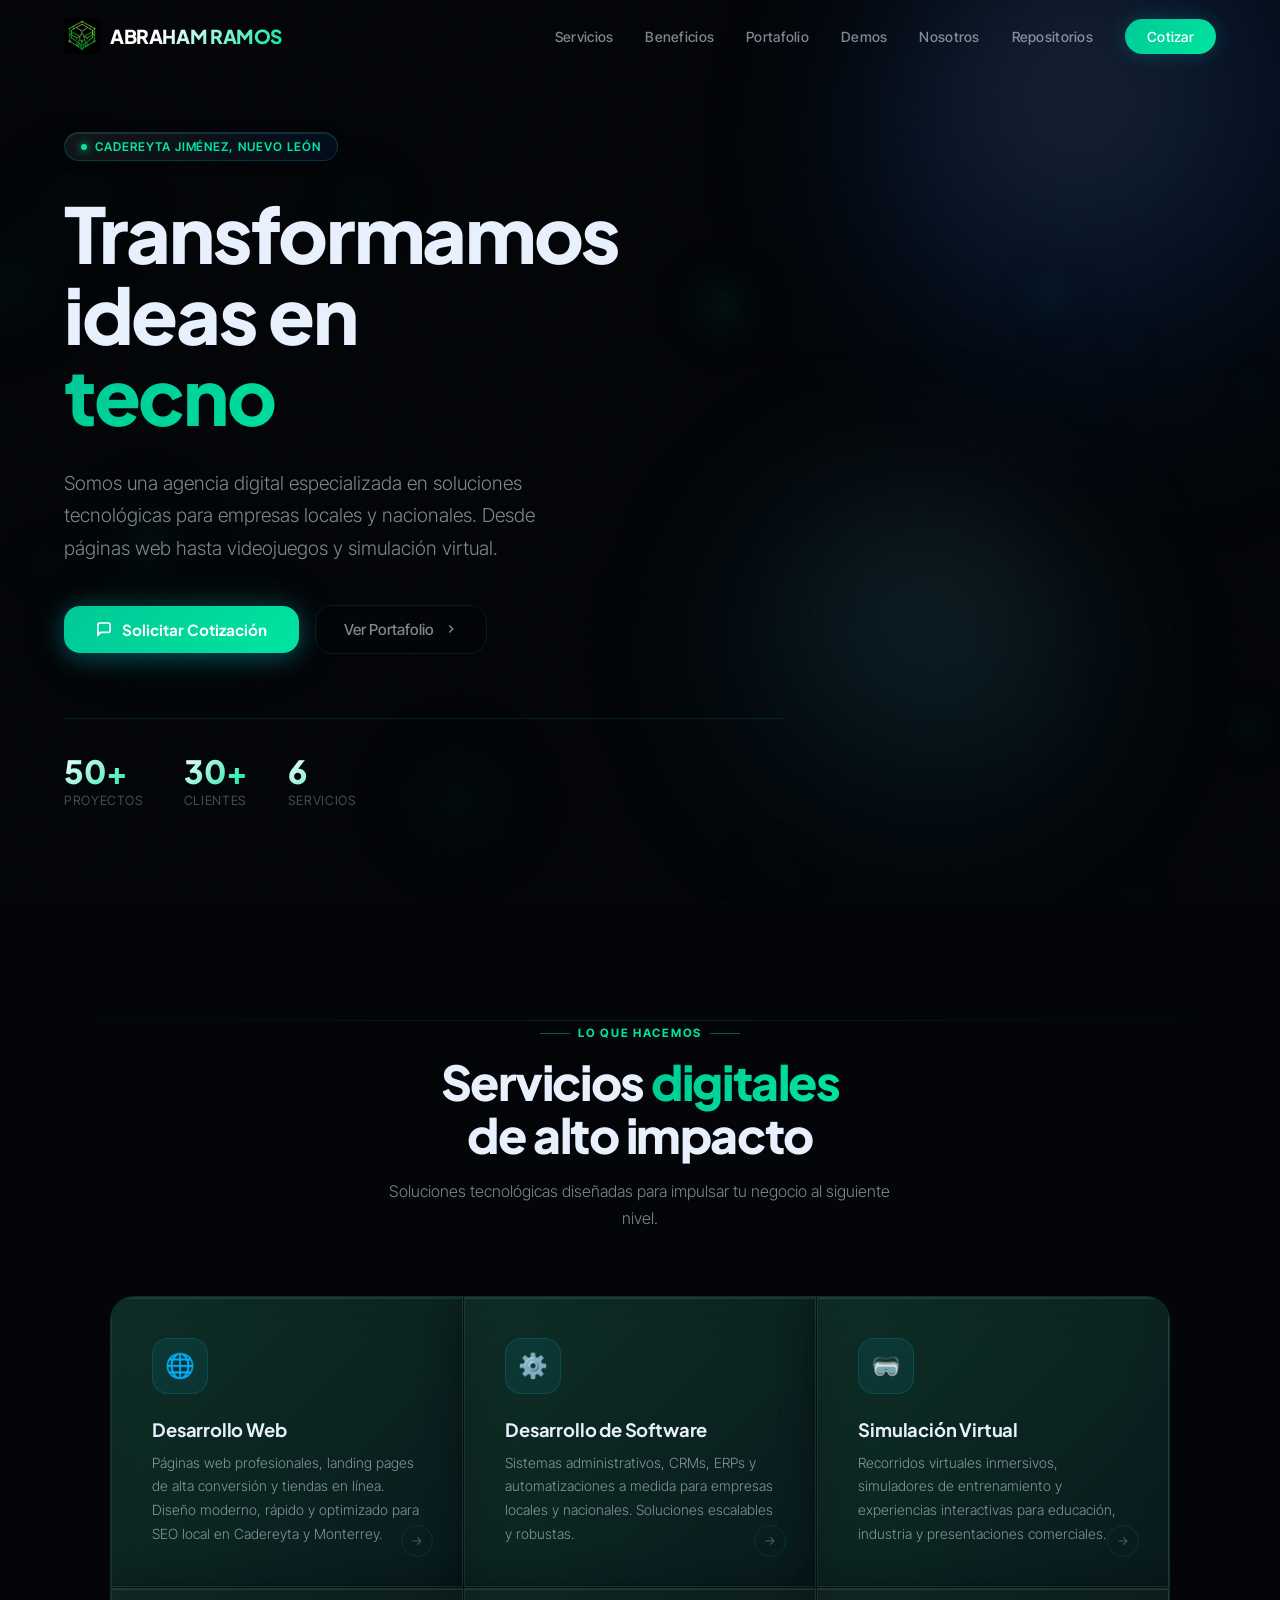
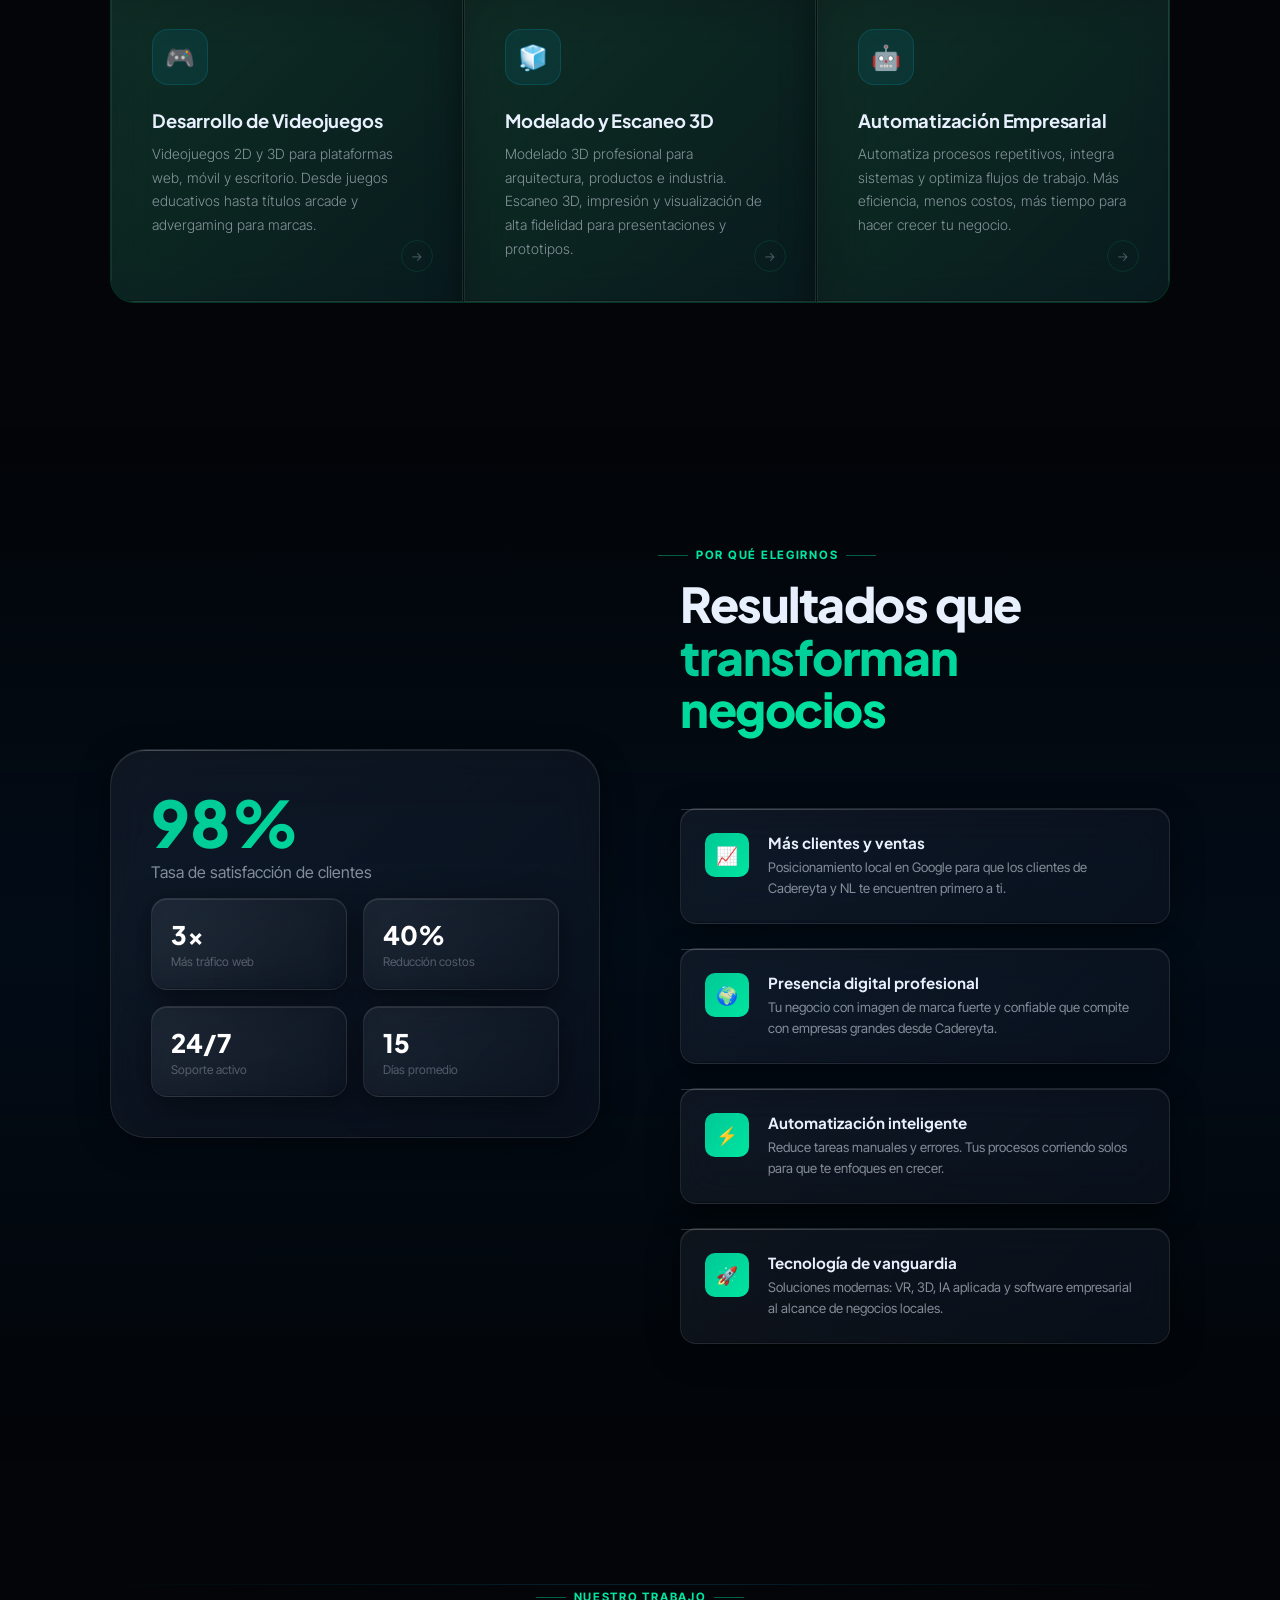
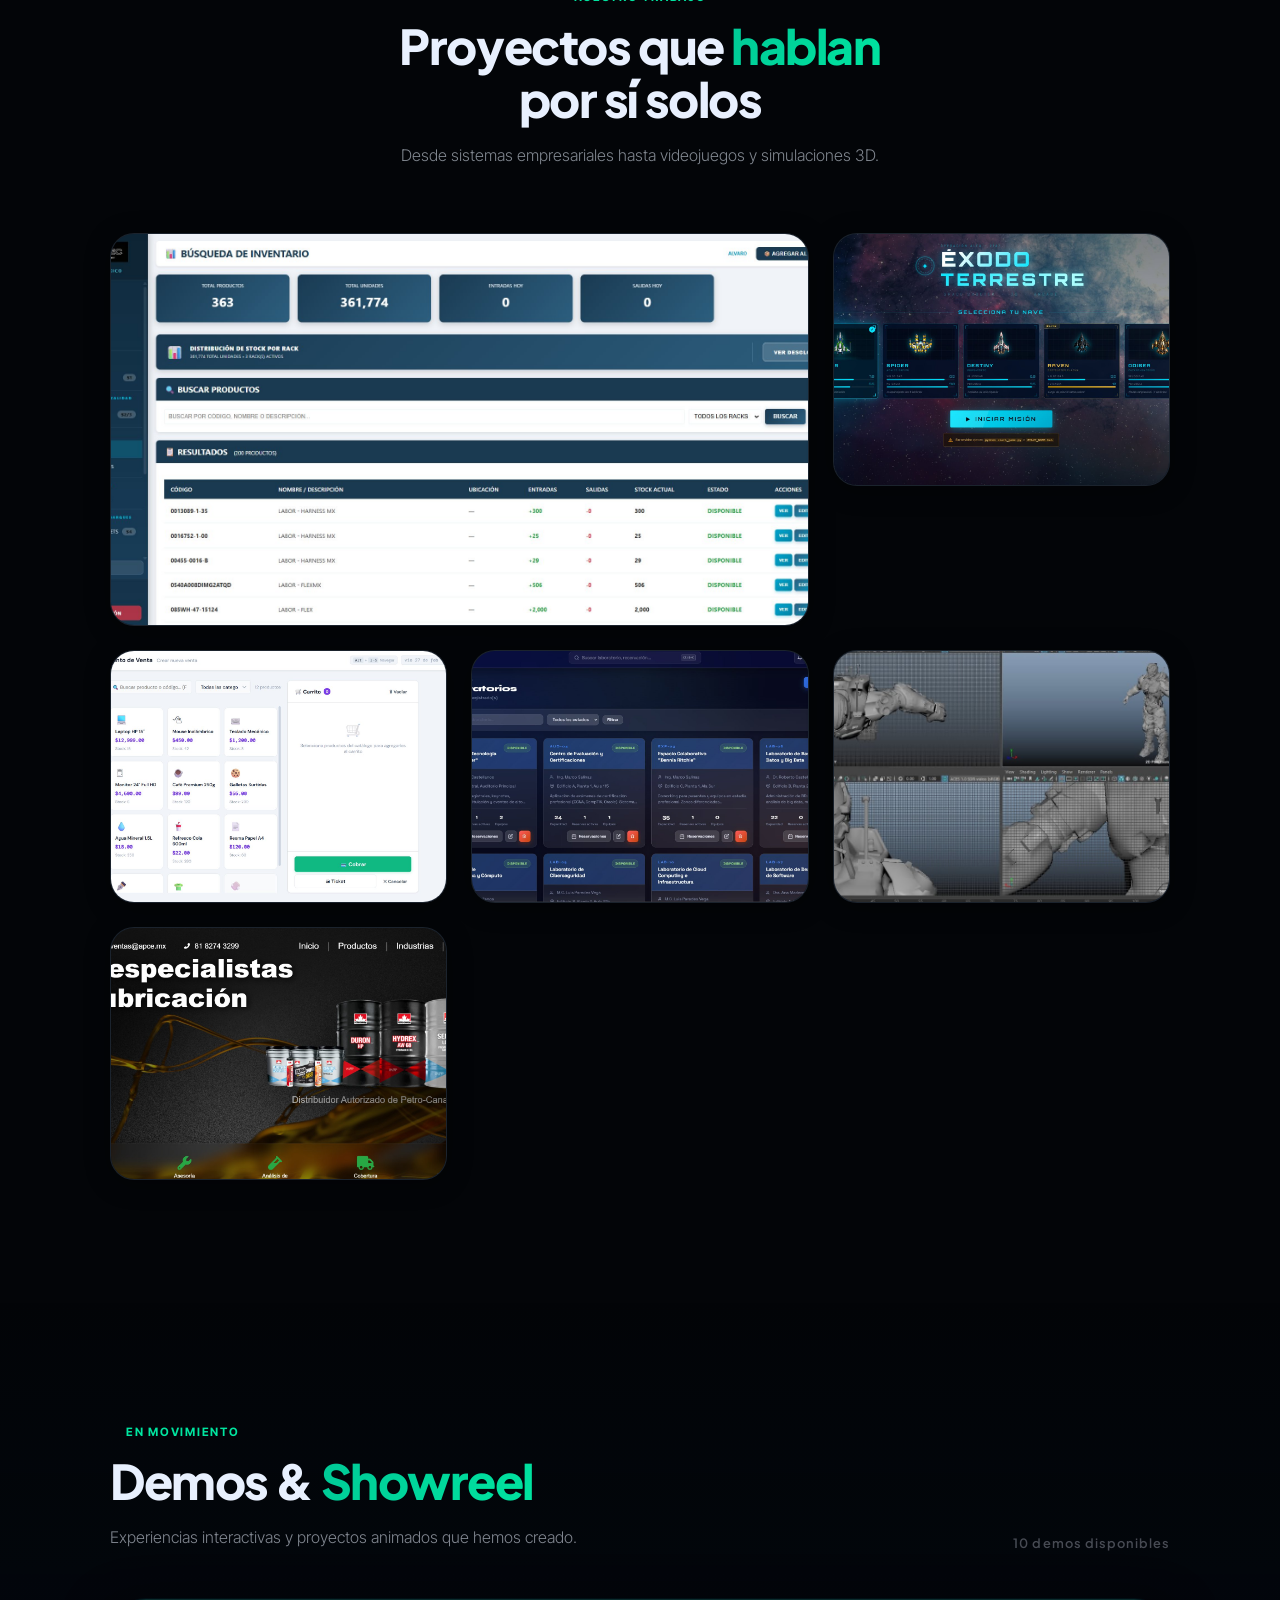
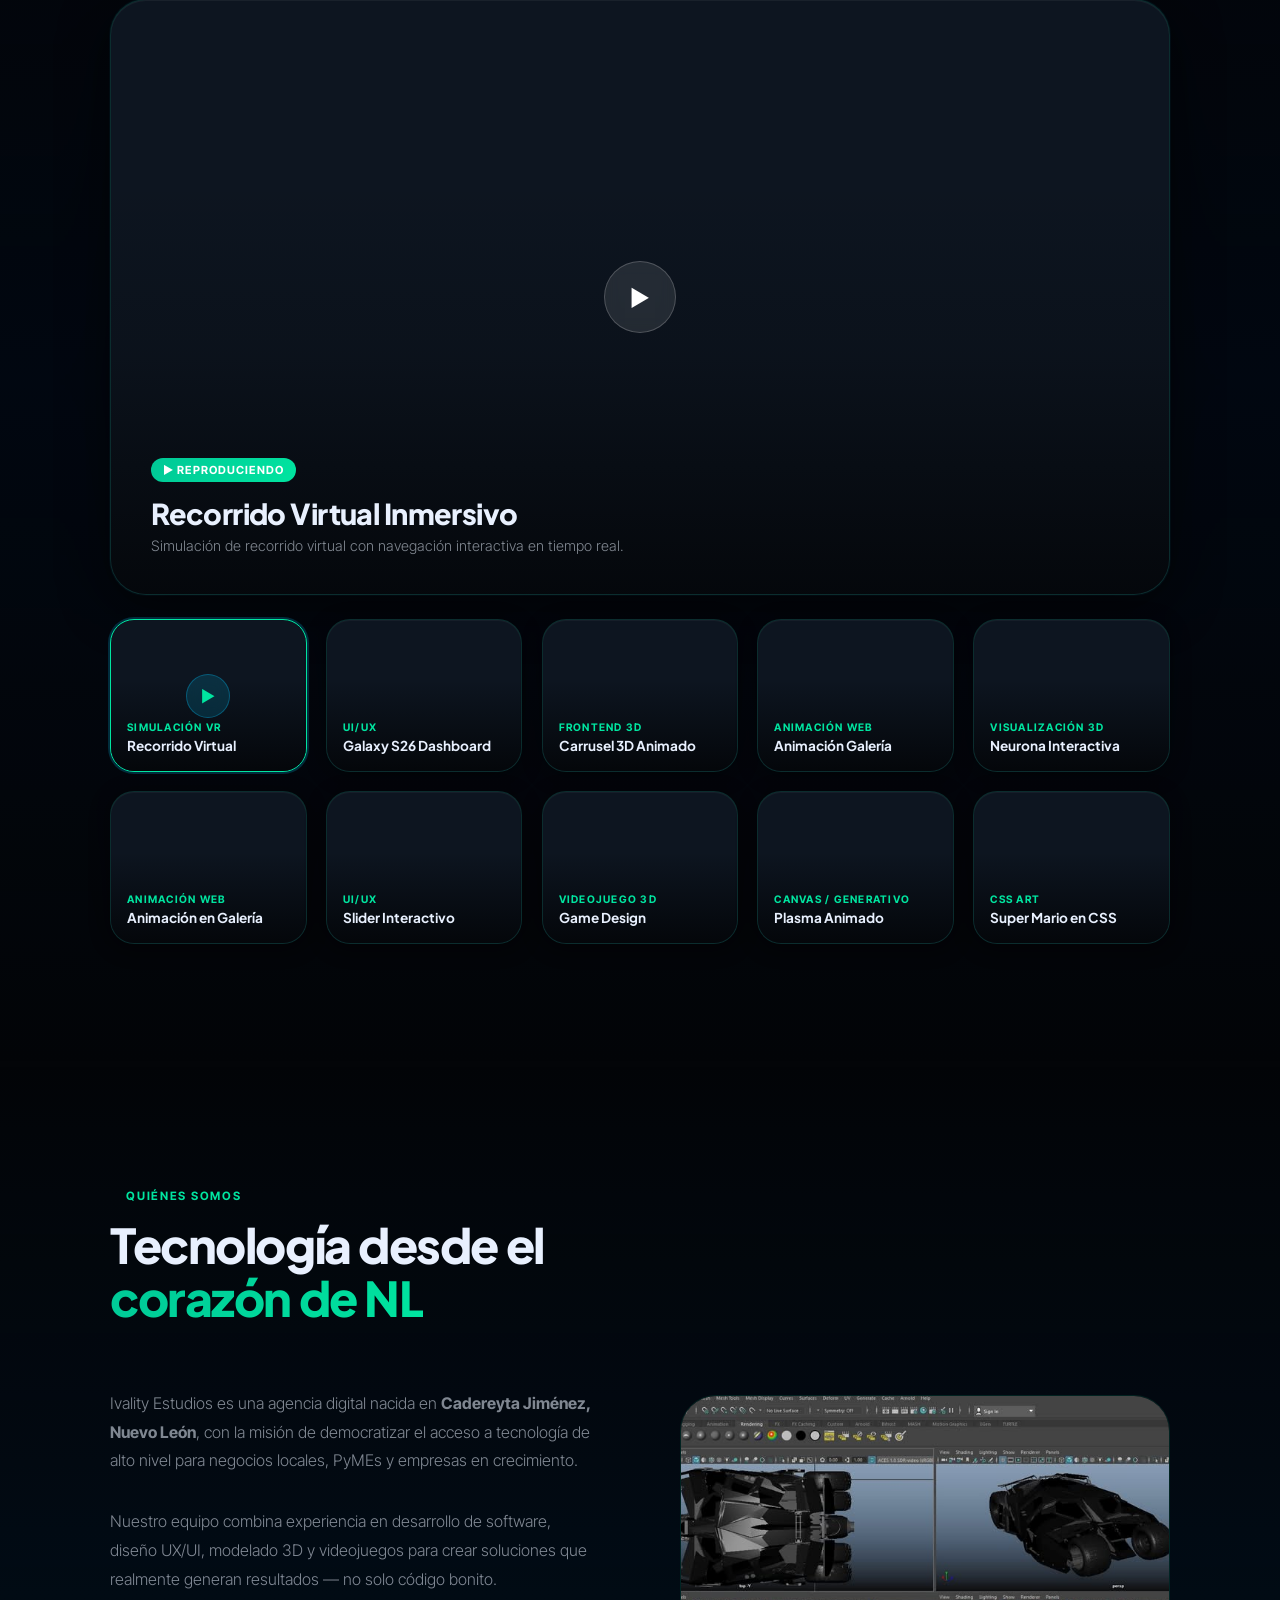
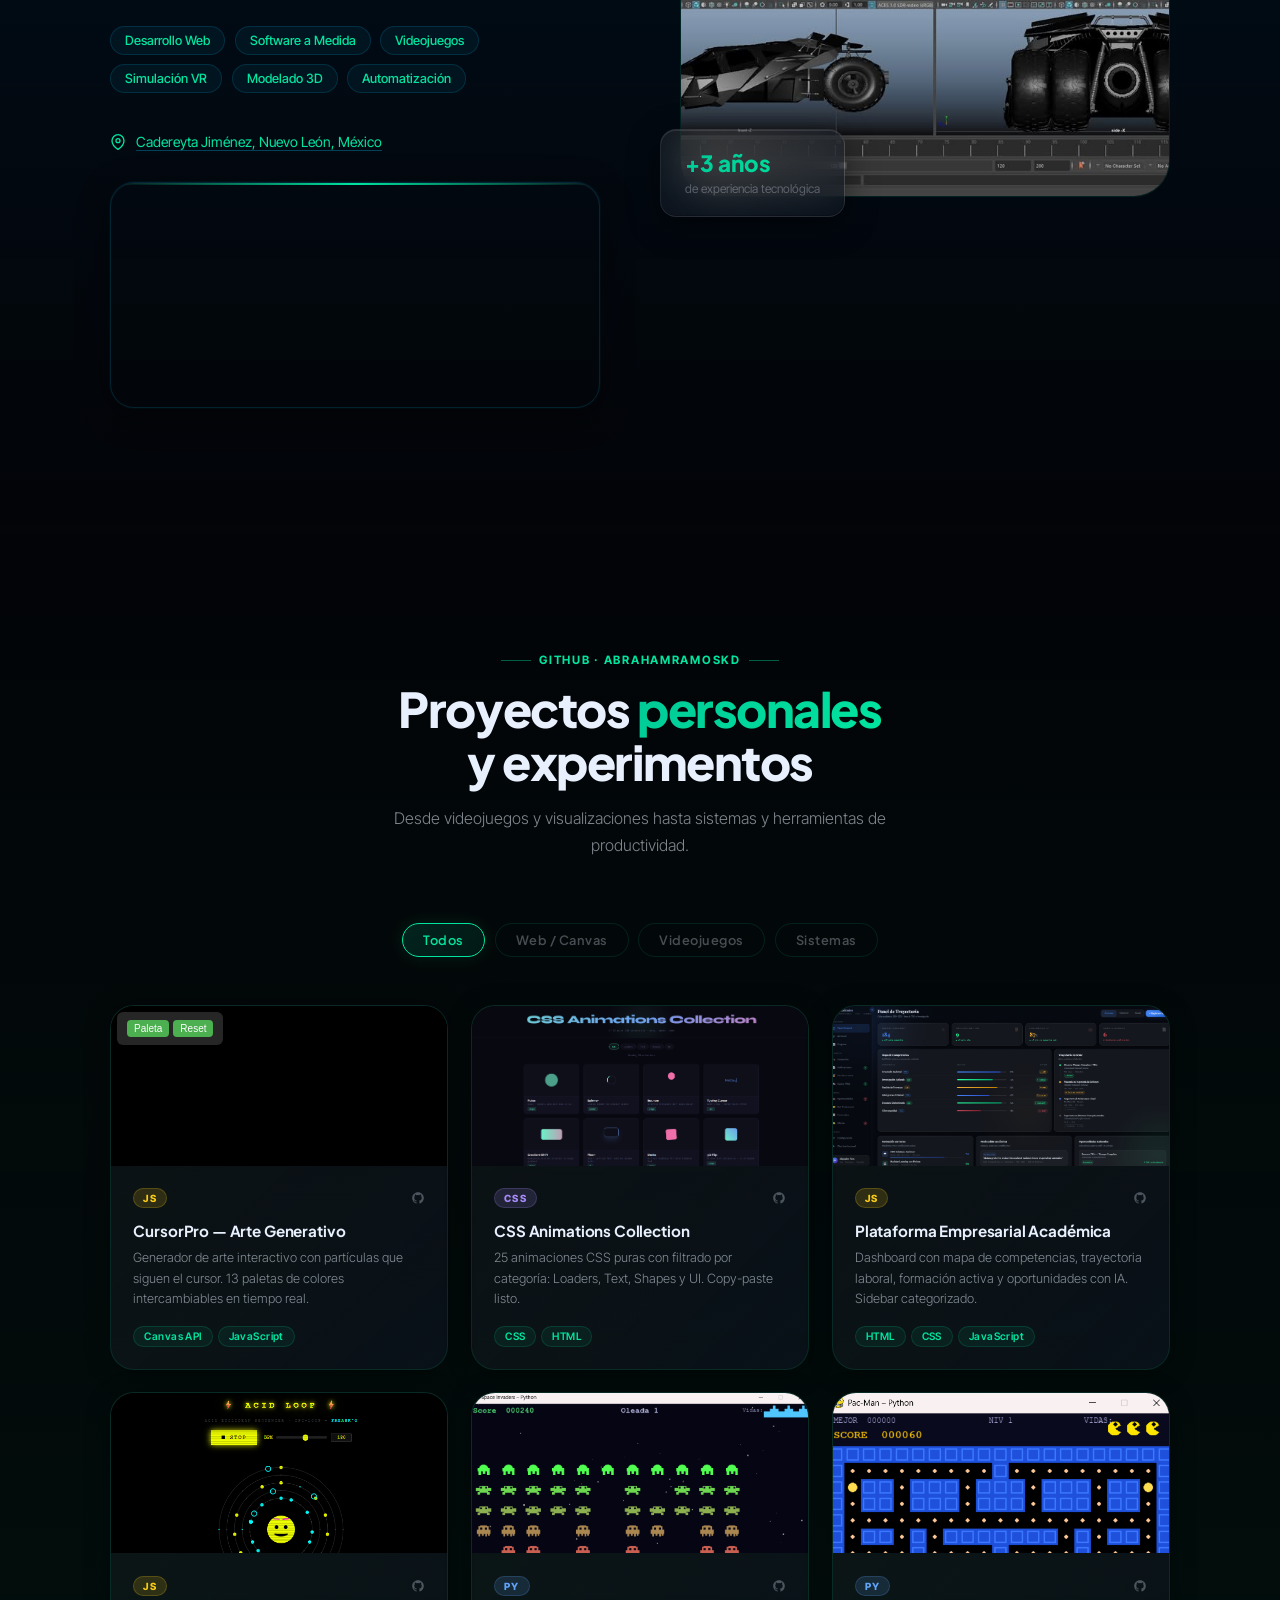
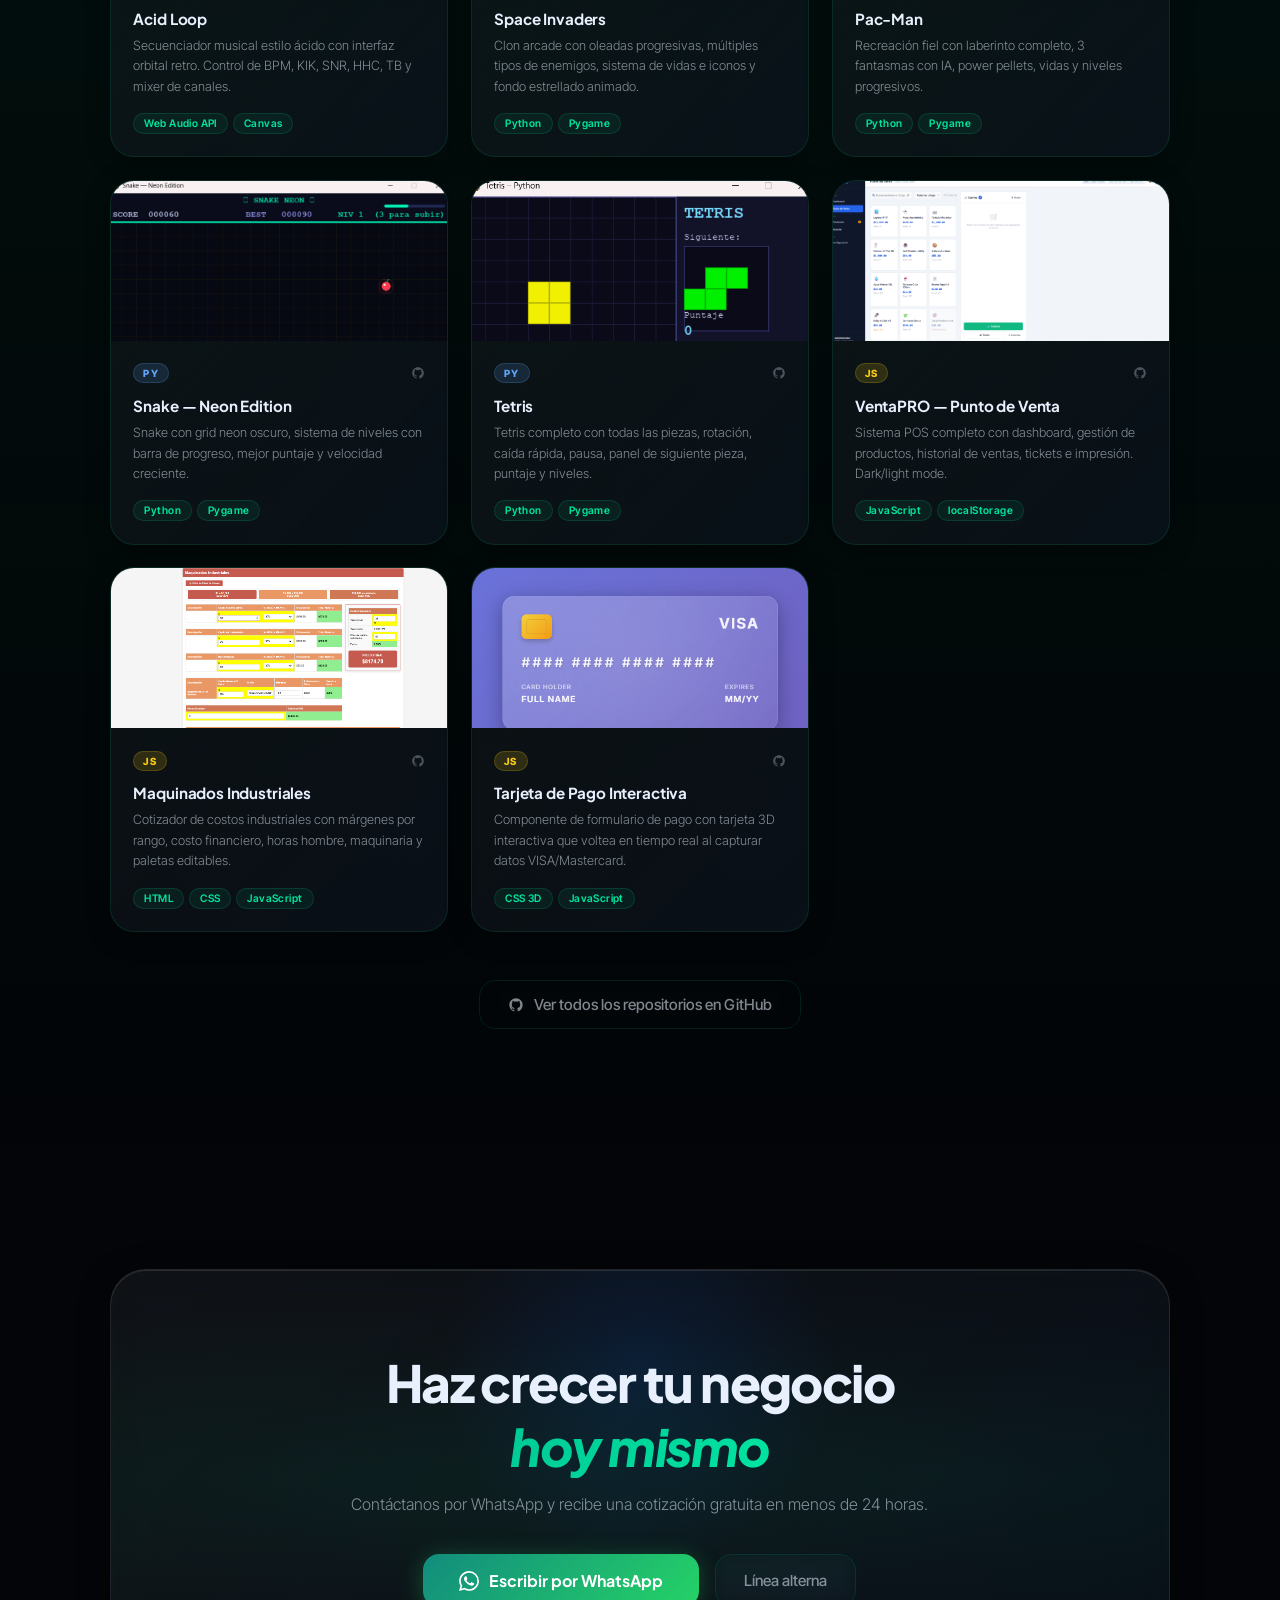
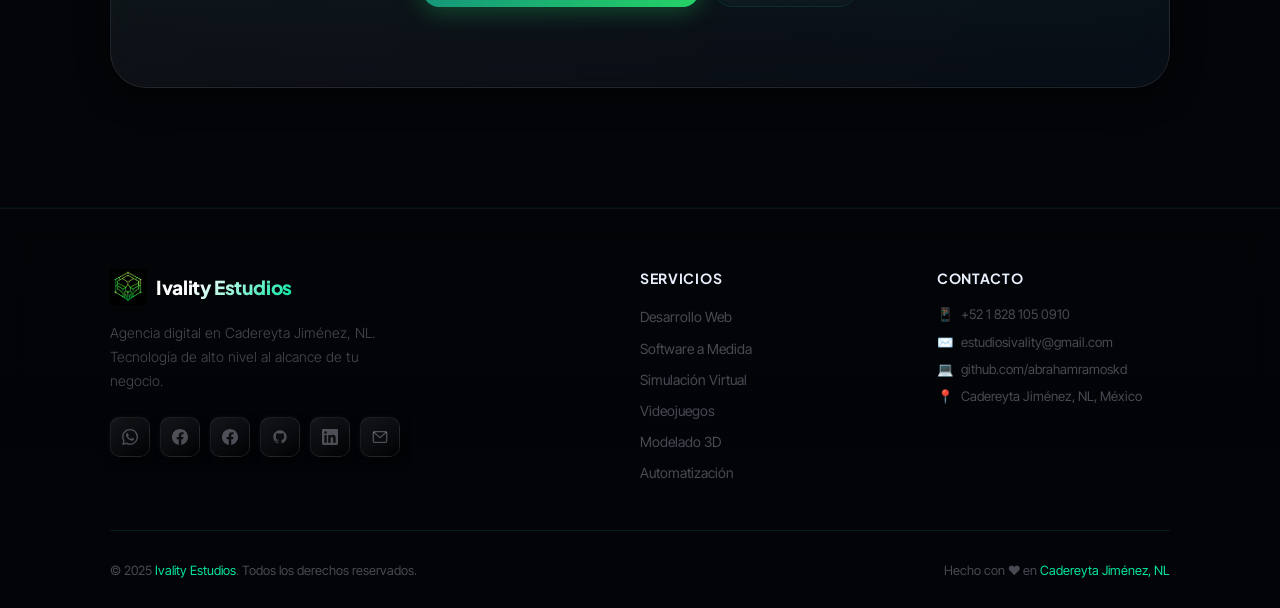
==== commit d6560fac: "Update index.html" ====
--- a/index.html
+++ b/index.html
@@ -4,7 +4,15 @@
 <head>
   <meta charset="UTF-8" />
   <meta name="viewport" content="width=device-width, initial-scale=1.0" />
-
+ <!-- Google tag (gtag.js) -->
+<script async src="https://www.googletagmanager.com/gtag/js?id=G-HP5HNVT4C9"></script>
+<script>
+  window.dataLayer = window.dataLayer || [];
+  function gtag(){dataLayer.push(arguments);}
+  gtag('js', new Date());
+
+  gtag('config', 'G-HP5HNVT4C9');
+</script>
   <!-- ═══ SEO ═══════════════════════════════════════ -->
   <title>ABRAHAM RAMOS| Desarrollo Web, Software y Simulación Virtual en Cadereyta Jiménez, NL</title>
   <meta name="description" content="Agencia digital en Cadereyta Jiménez, Nuevo León. Desarrollo web, software a medida, videojuegos, simulación virtual y modelado 3D. ¡Transforma tu negocio hoy!" />
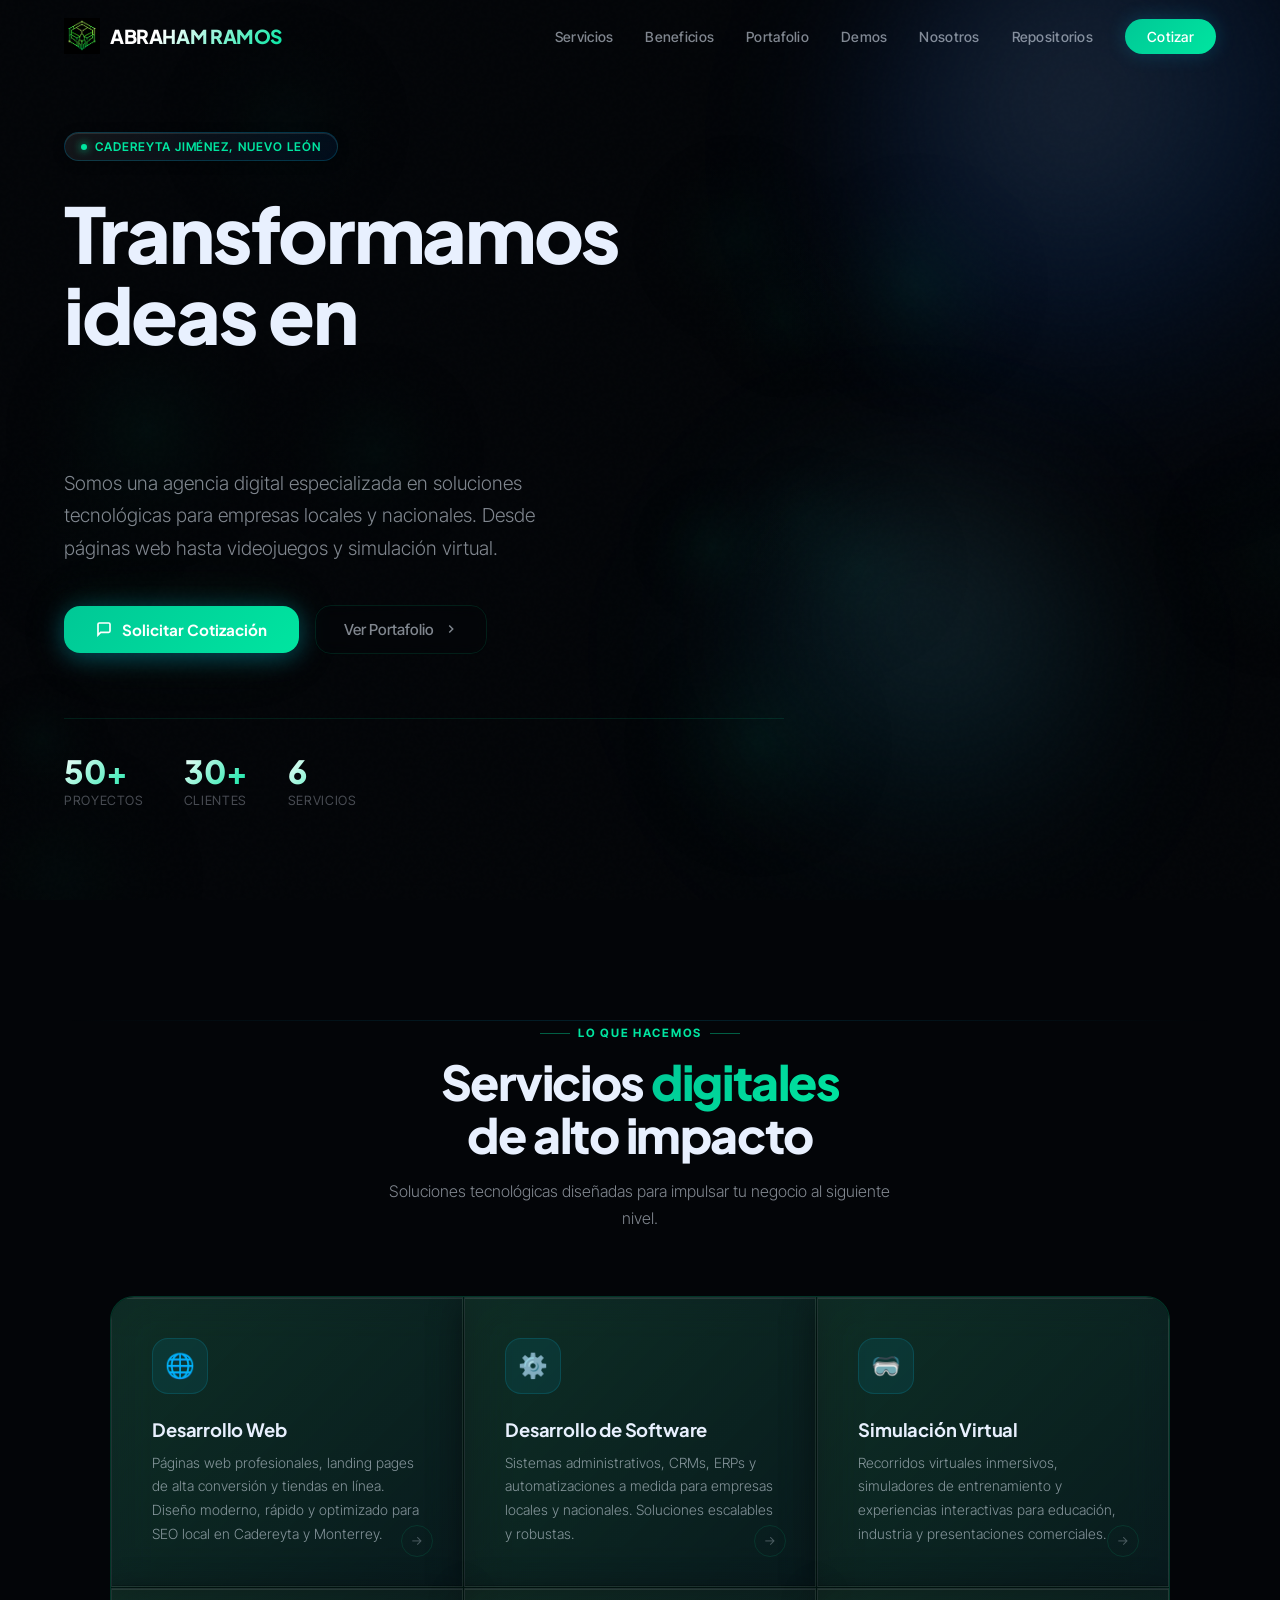
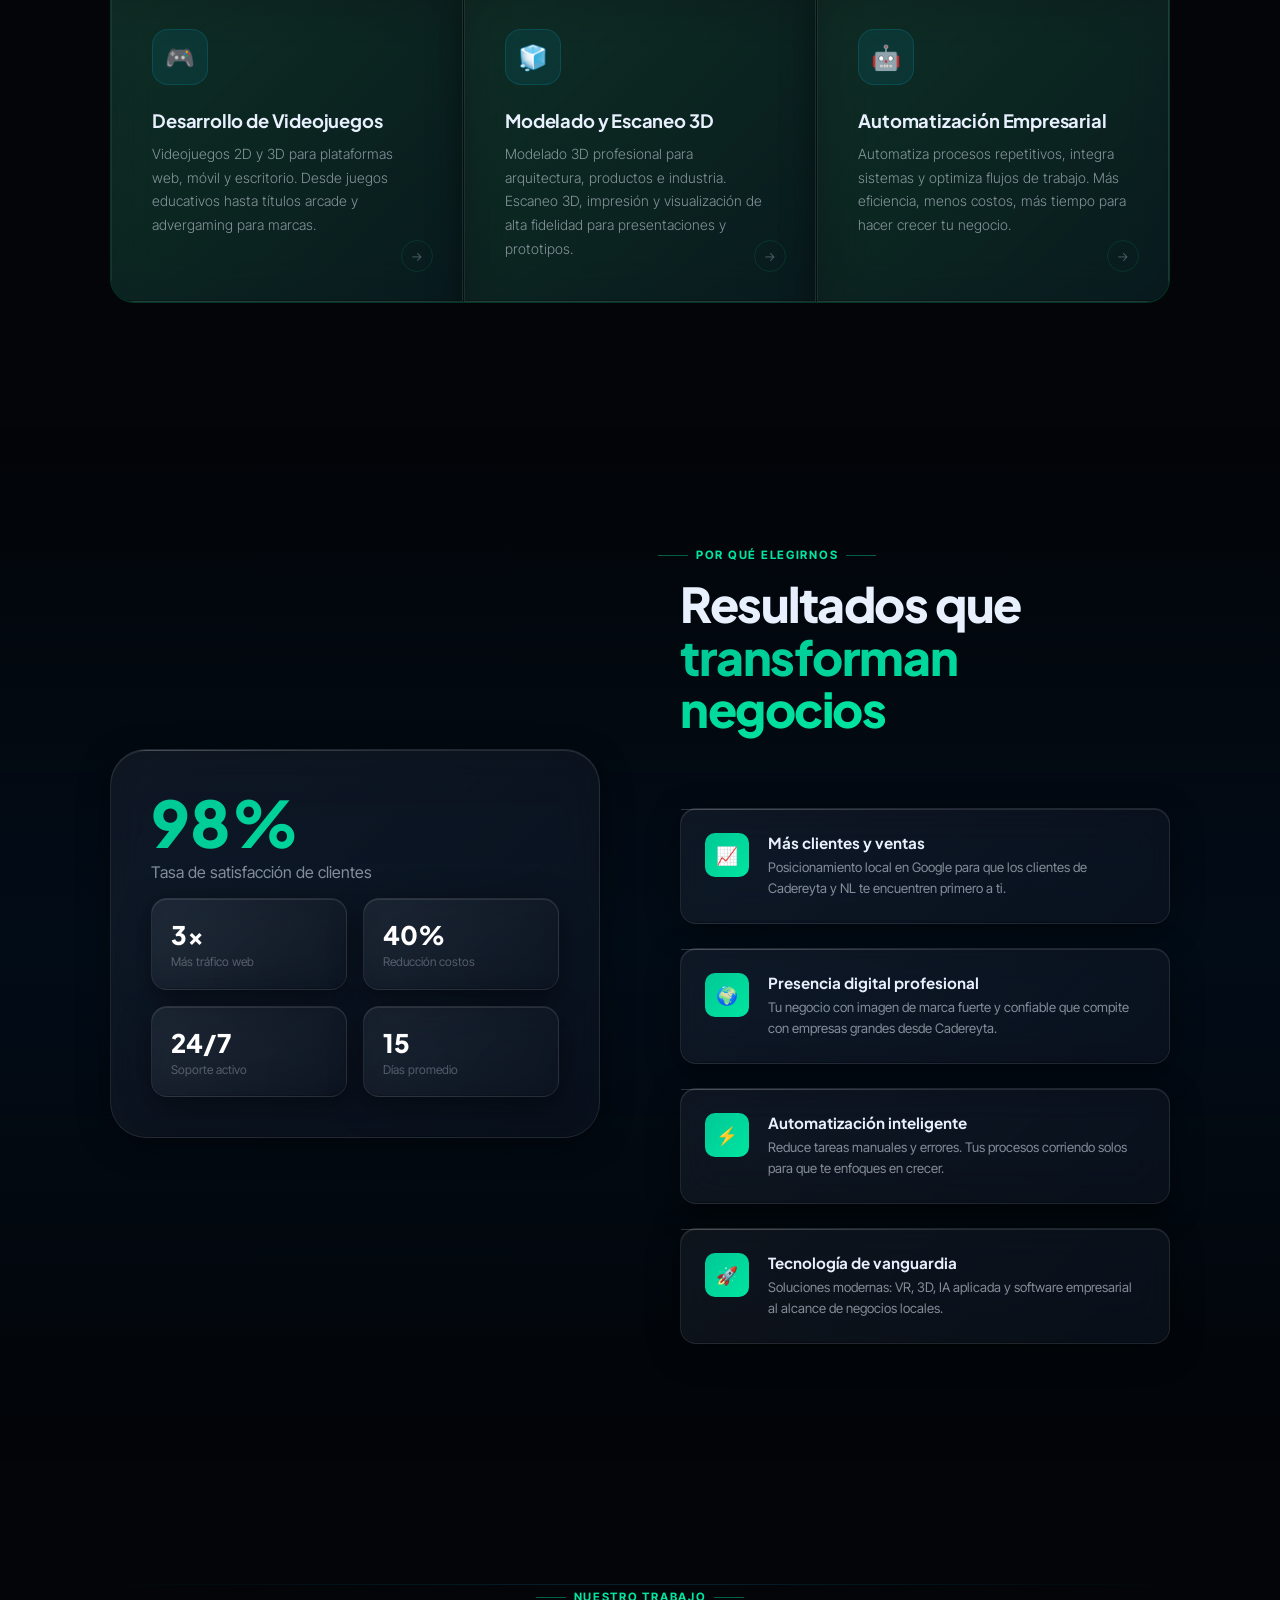
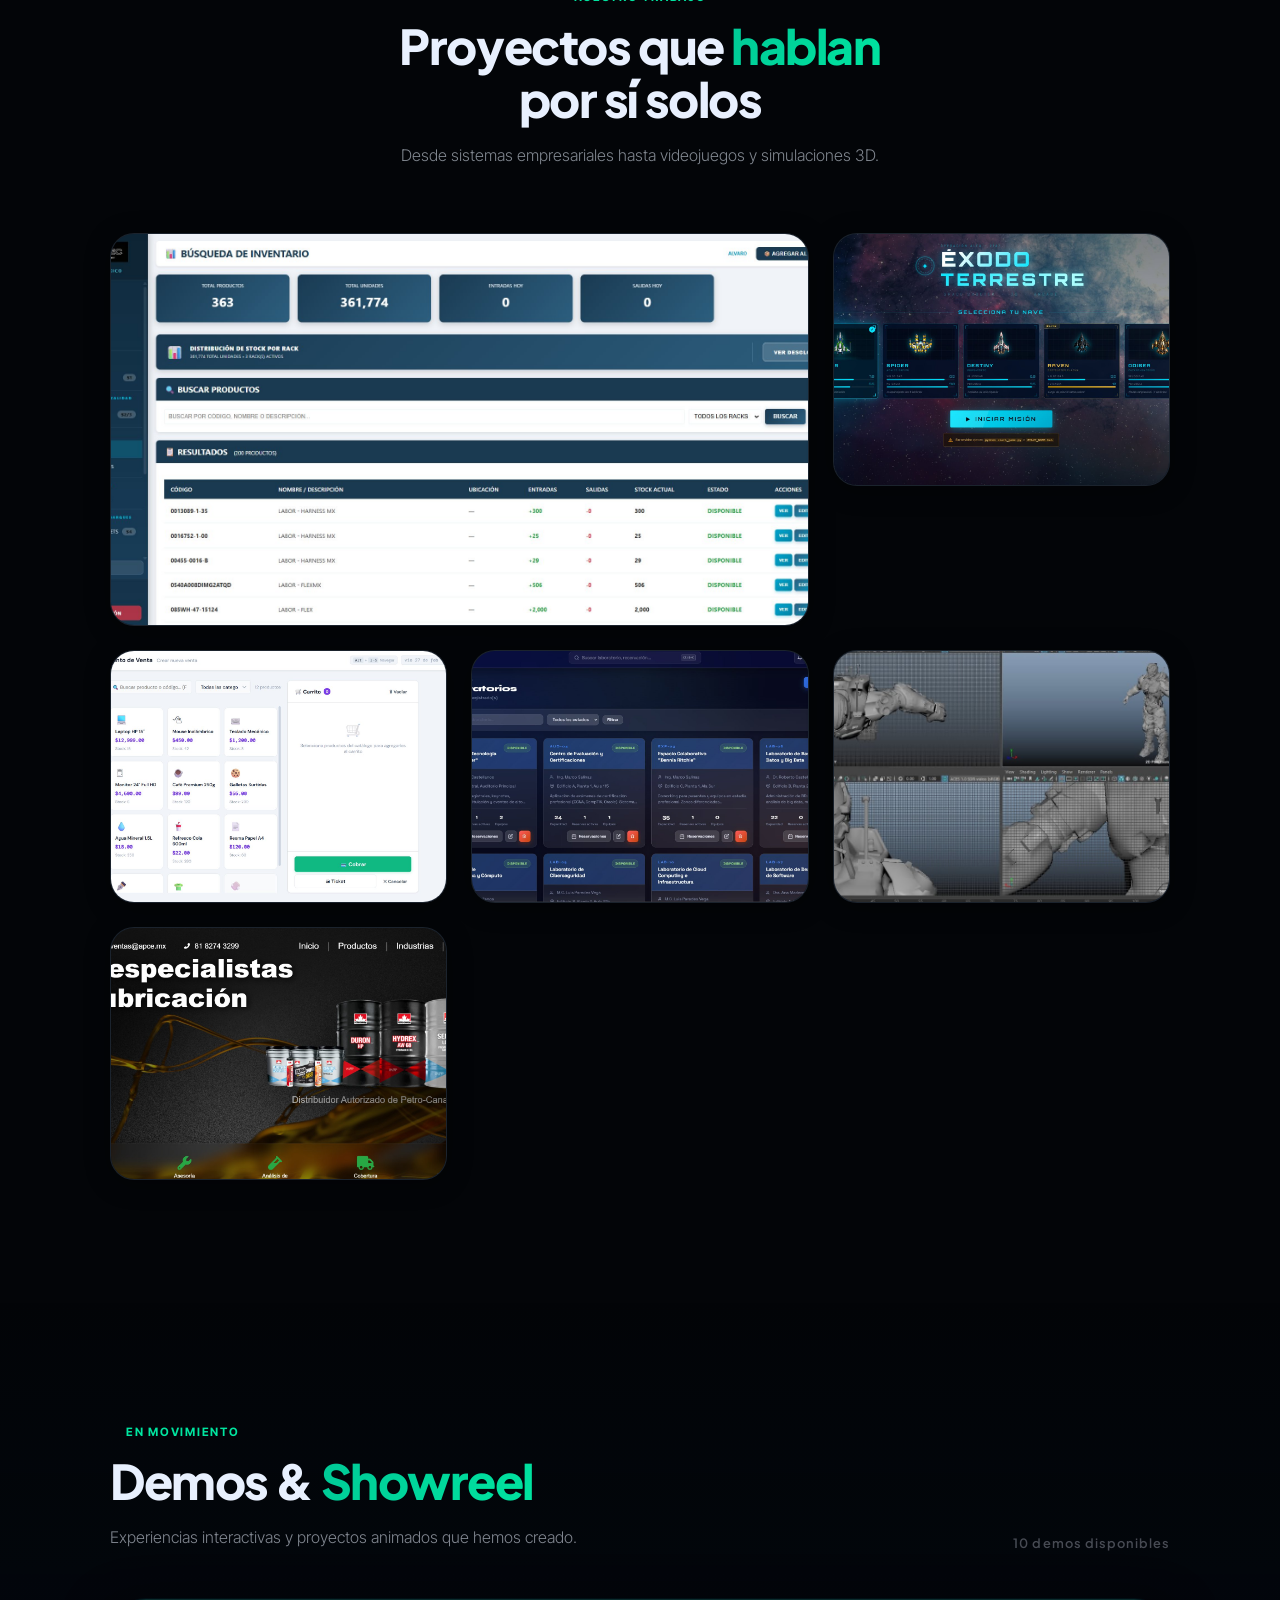
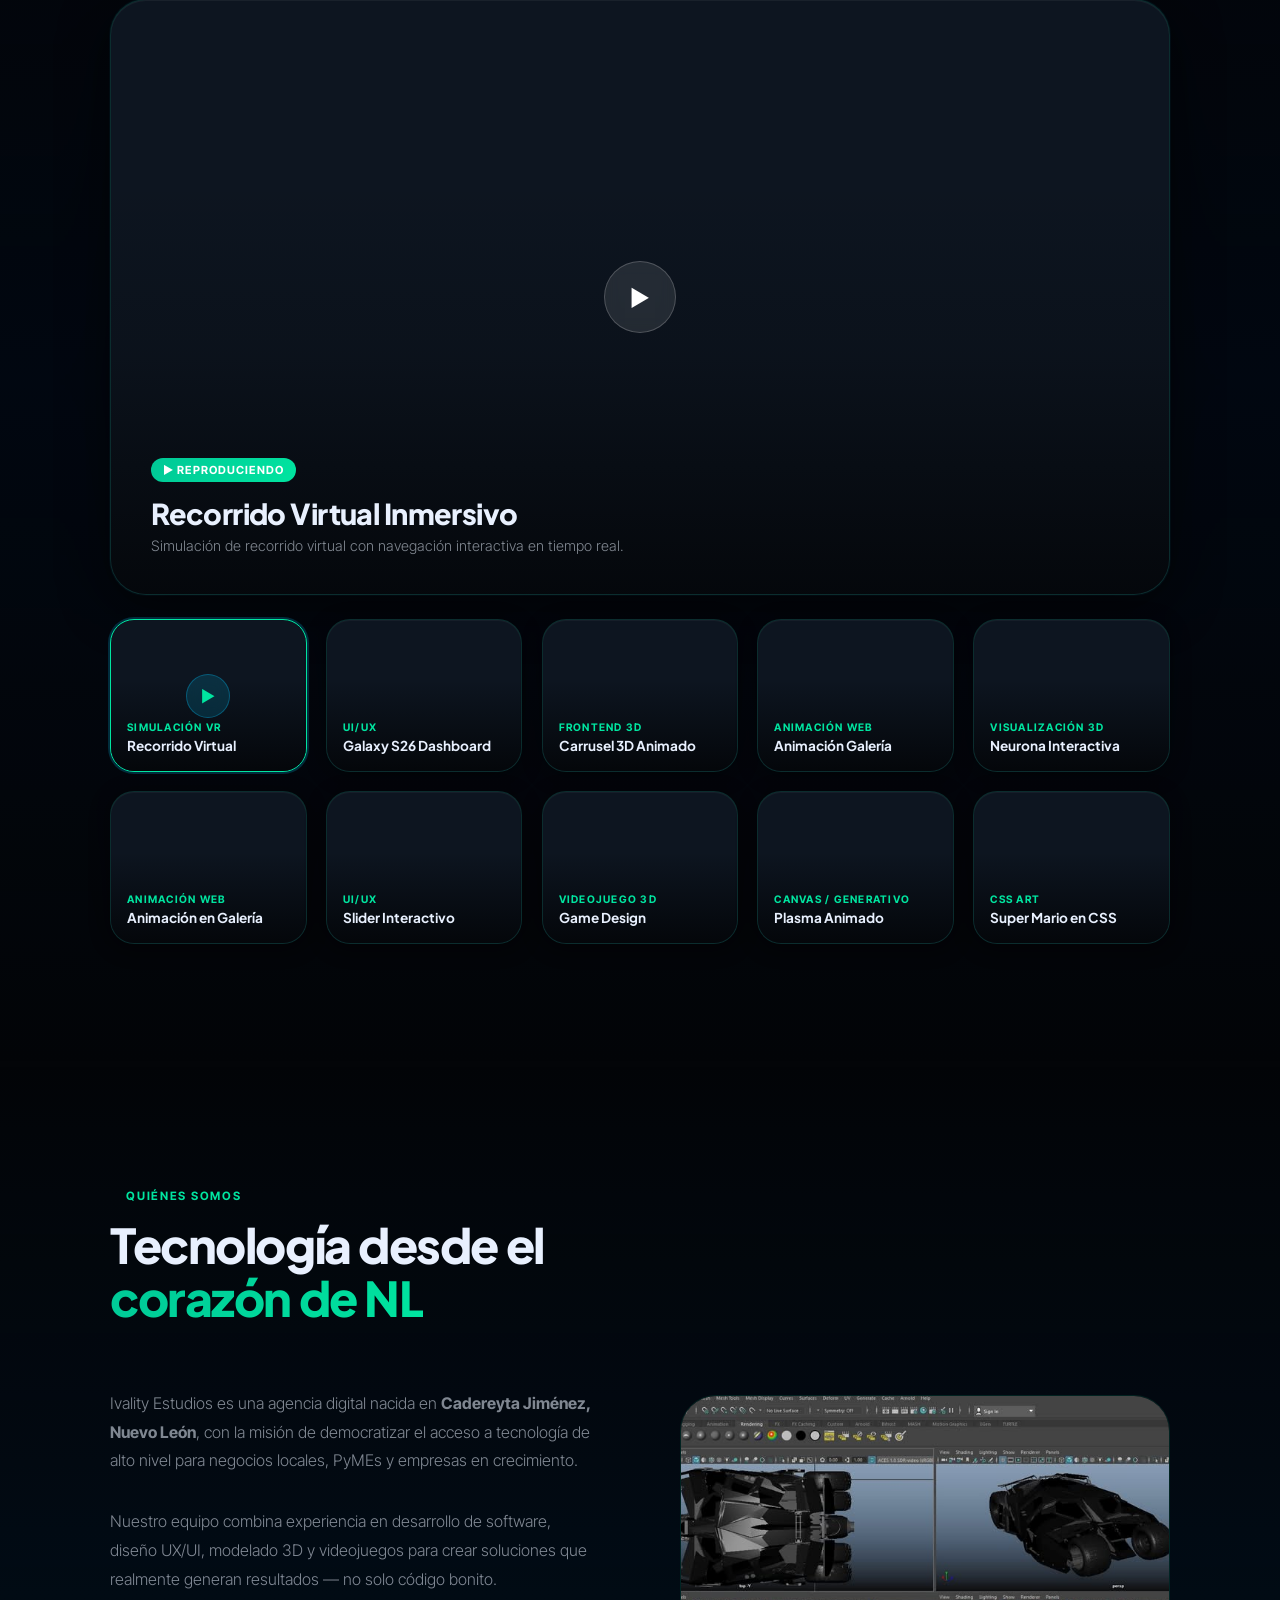
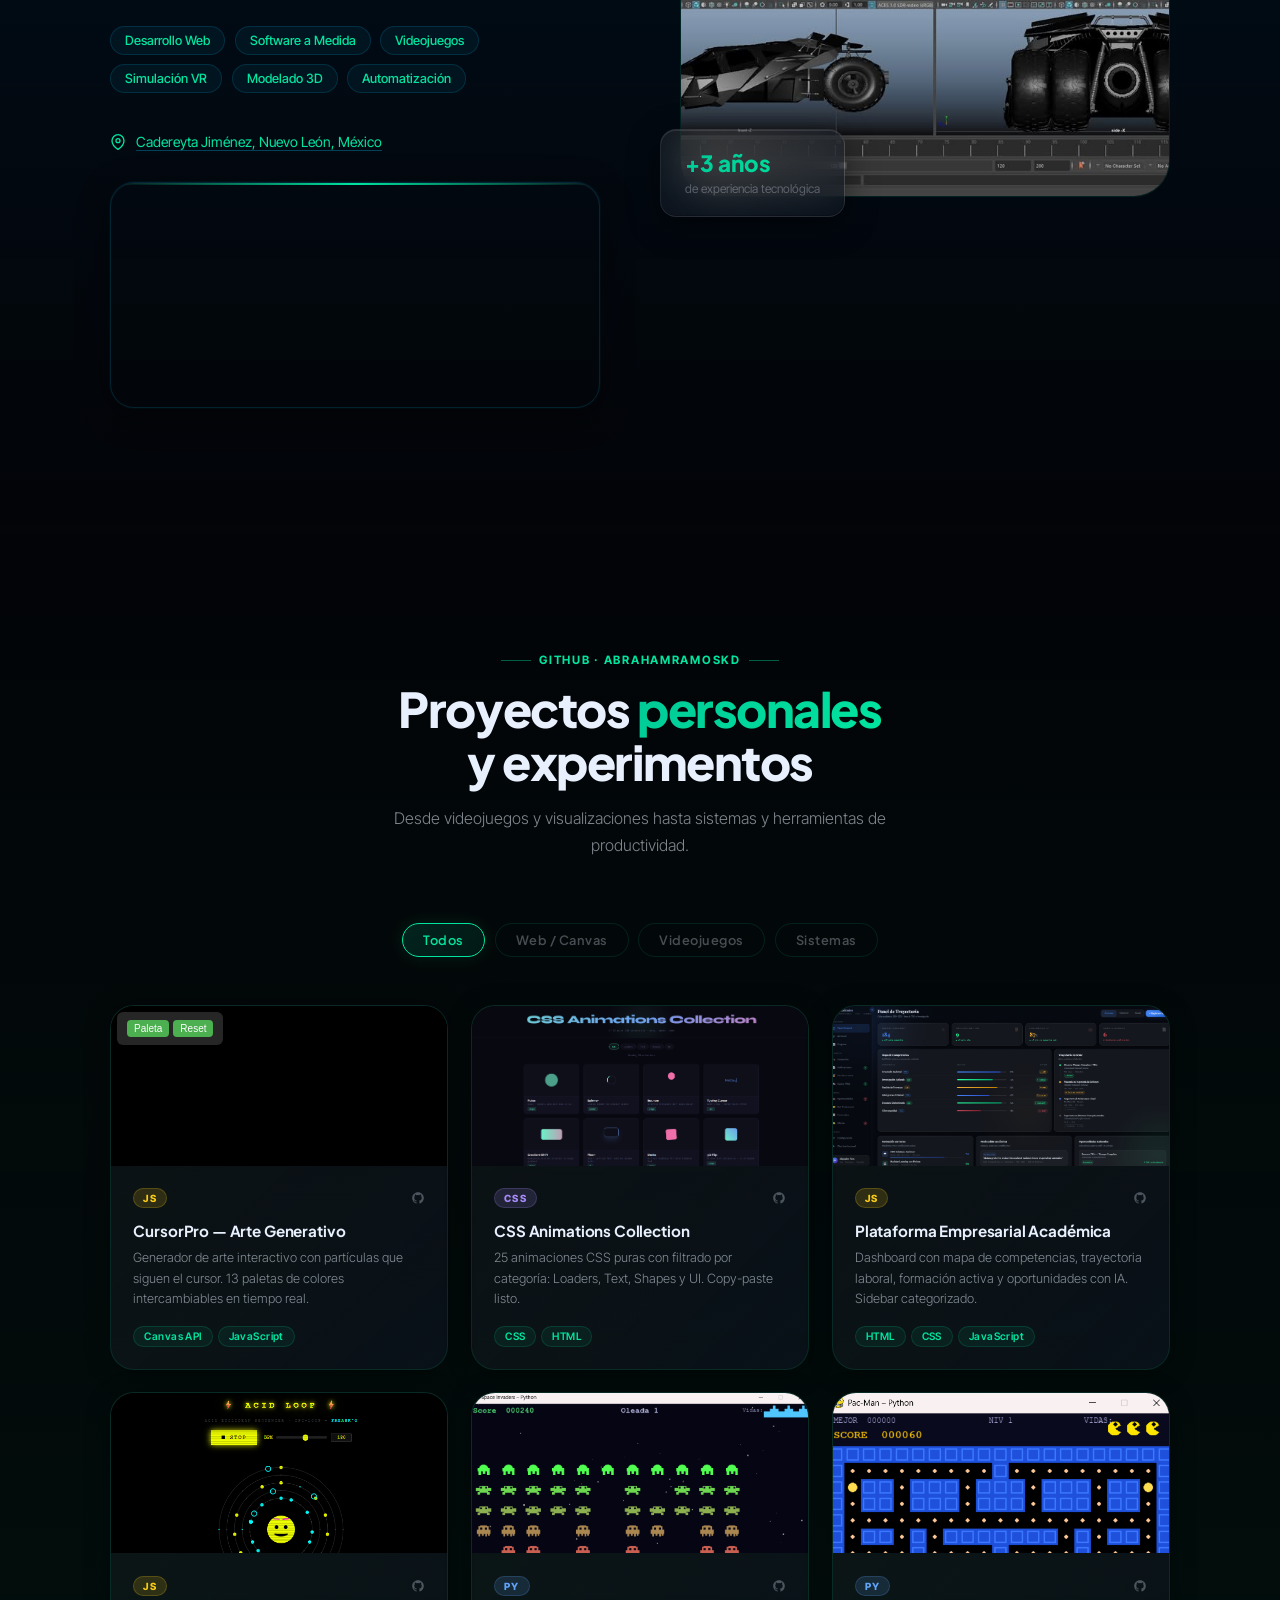
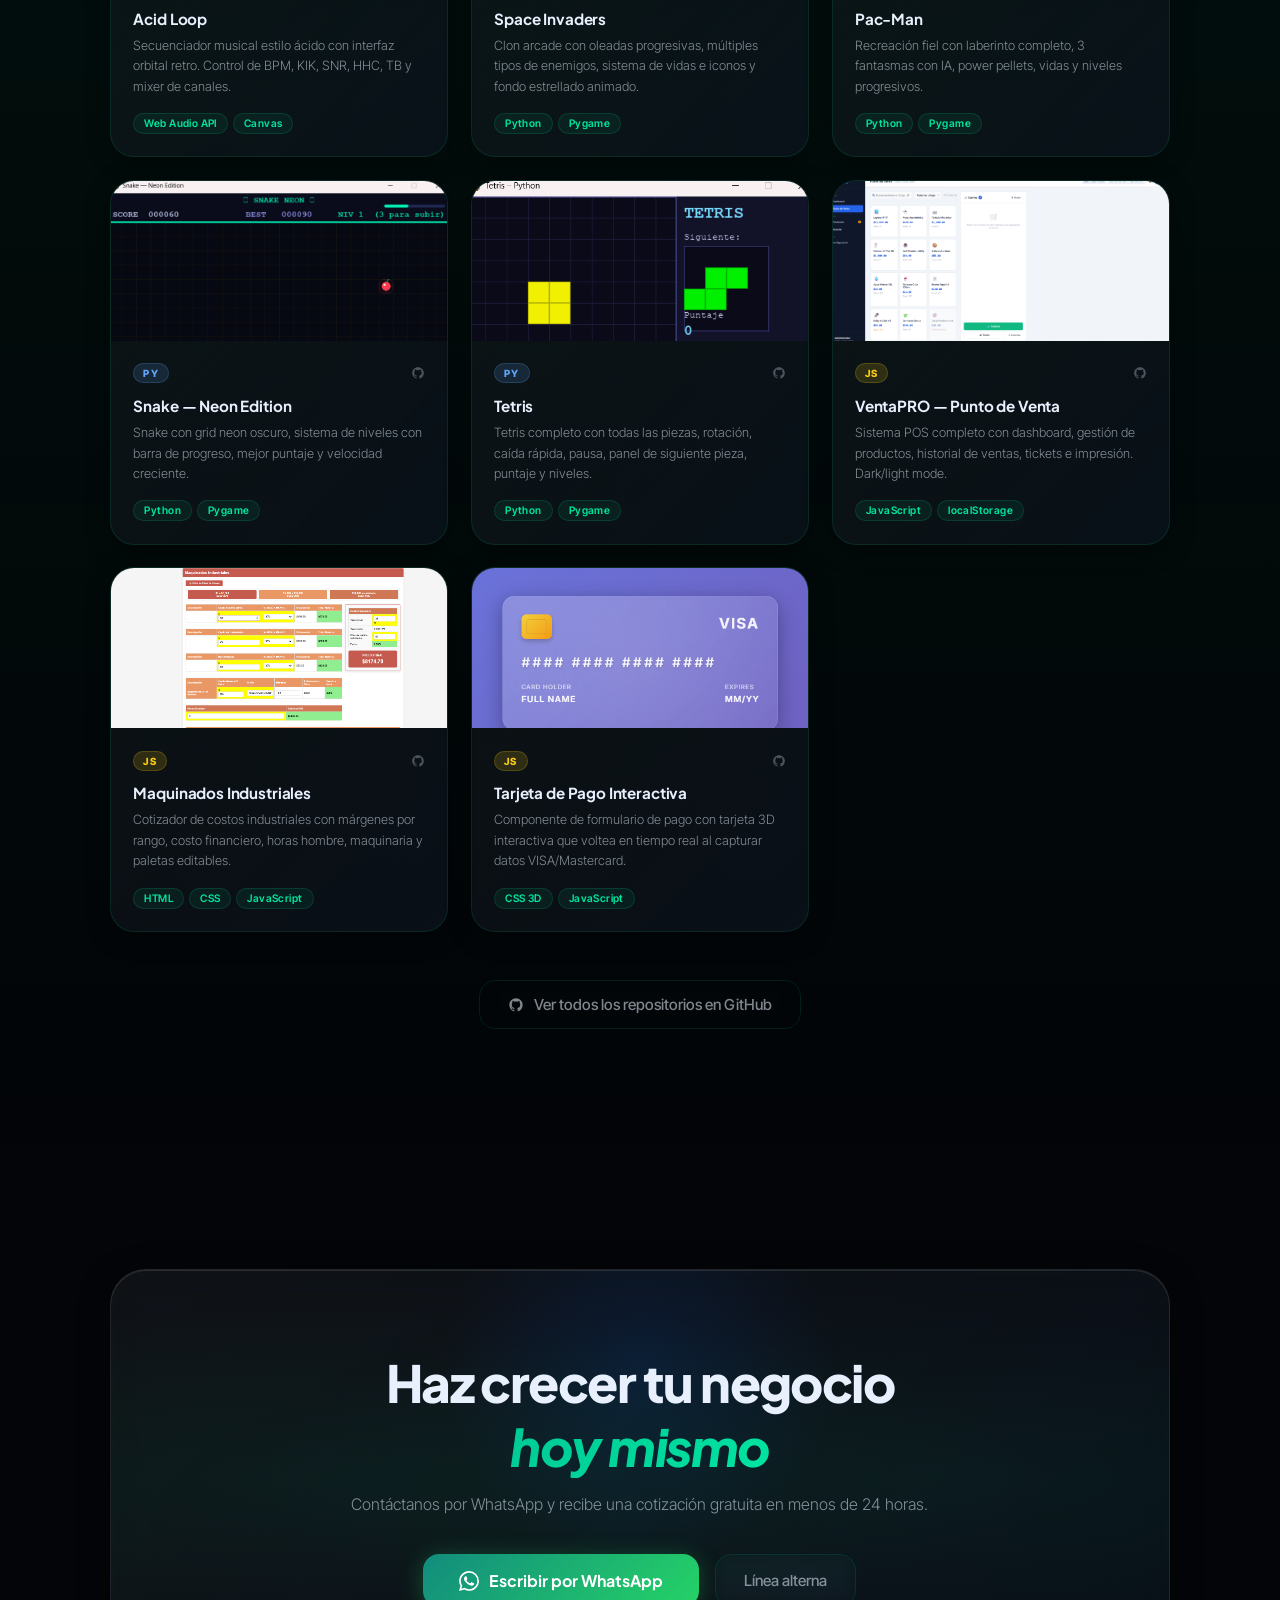
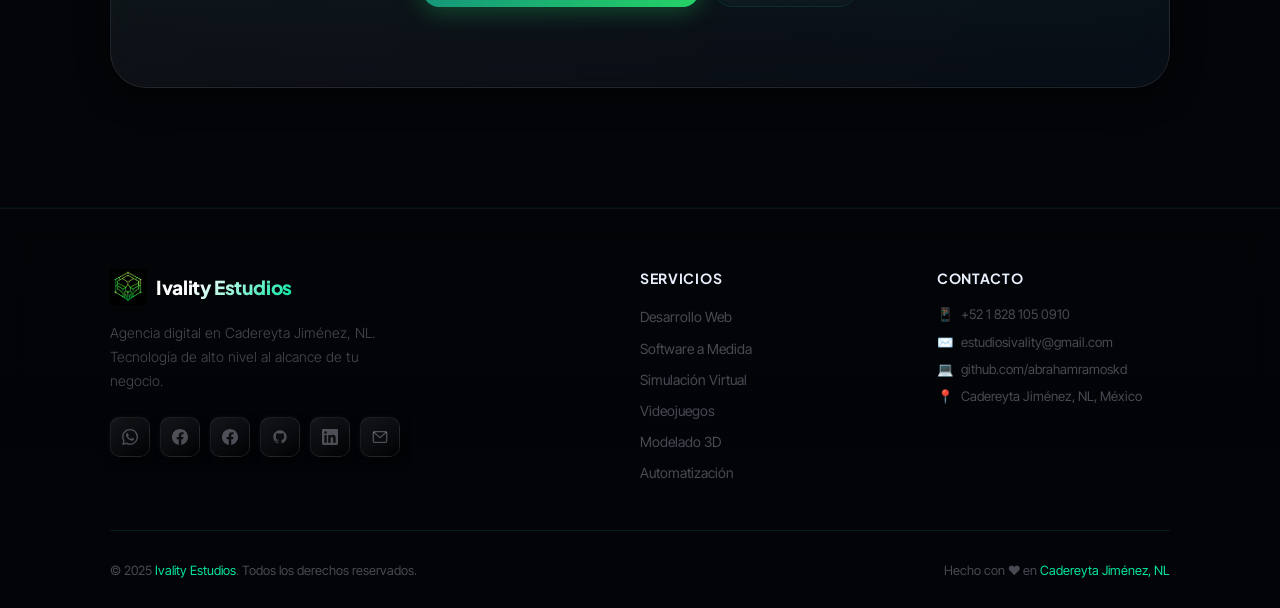
==== commit b1ff8e6e: "Update index.html" ====
--- a/index.html
+++ b/index.html
@@ -2,9 +2,7 @@
 <!DOCTYPE html>
 <html lang="es">
 <head>
-  <meta charset="UTF-8" />
-  <meta name="viewport" content="width=device-width, initial-scale=1.0" />
- <!-- Google tag (gtag.js) -->
+   <!-- Google tag (gtag.js) -->
 <script async src="https://www.googletagmanager.com/gtag/js?id=G-HP5HNVT4C9"></script>
 <script>
   window.dataLayer = window.dataLayer || [];
@@ -13,6 +11,9 @@
 
   gtag('config', 'G-HP5HNVT4C9');
 </script>
+  <meta charset="UTF-8" />
+  <meta name="viewport" content="width=device-width, initial-scale=1.0" />
+
   <!-- ═══ SEO ═══════════════════════════════════════ -->
   <title>ABRAHAM RAMOS| Desarrollo Web, Software y Simulación Virtual en Cadereyta Jiménez, NL</title>
   <meta name="description" content="Agencia digital en Cadereyta Jiménez, Nuevo León. Desarrollo web, software a medida, videojuegos, simulación virtual y modelado 3D. ¡Transforma tu negocio hoy!" />
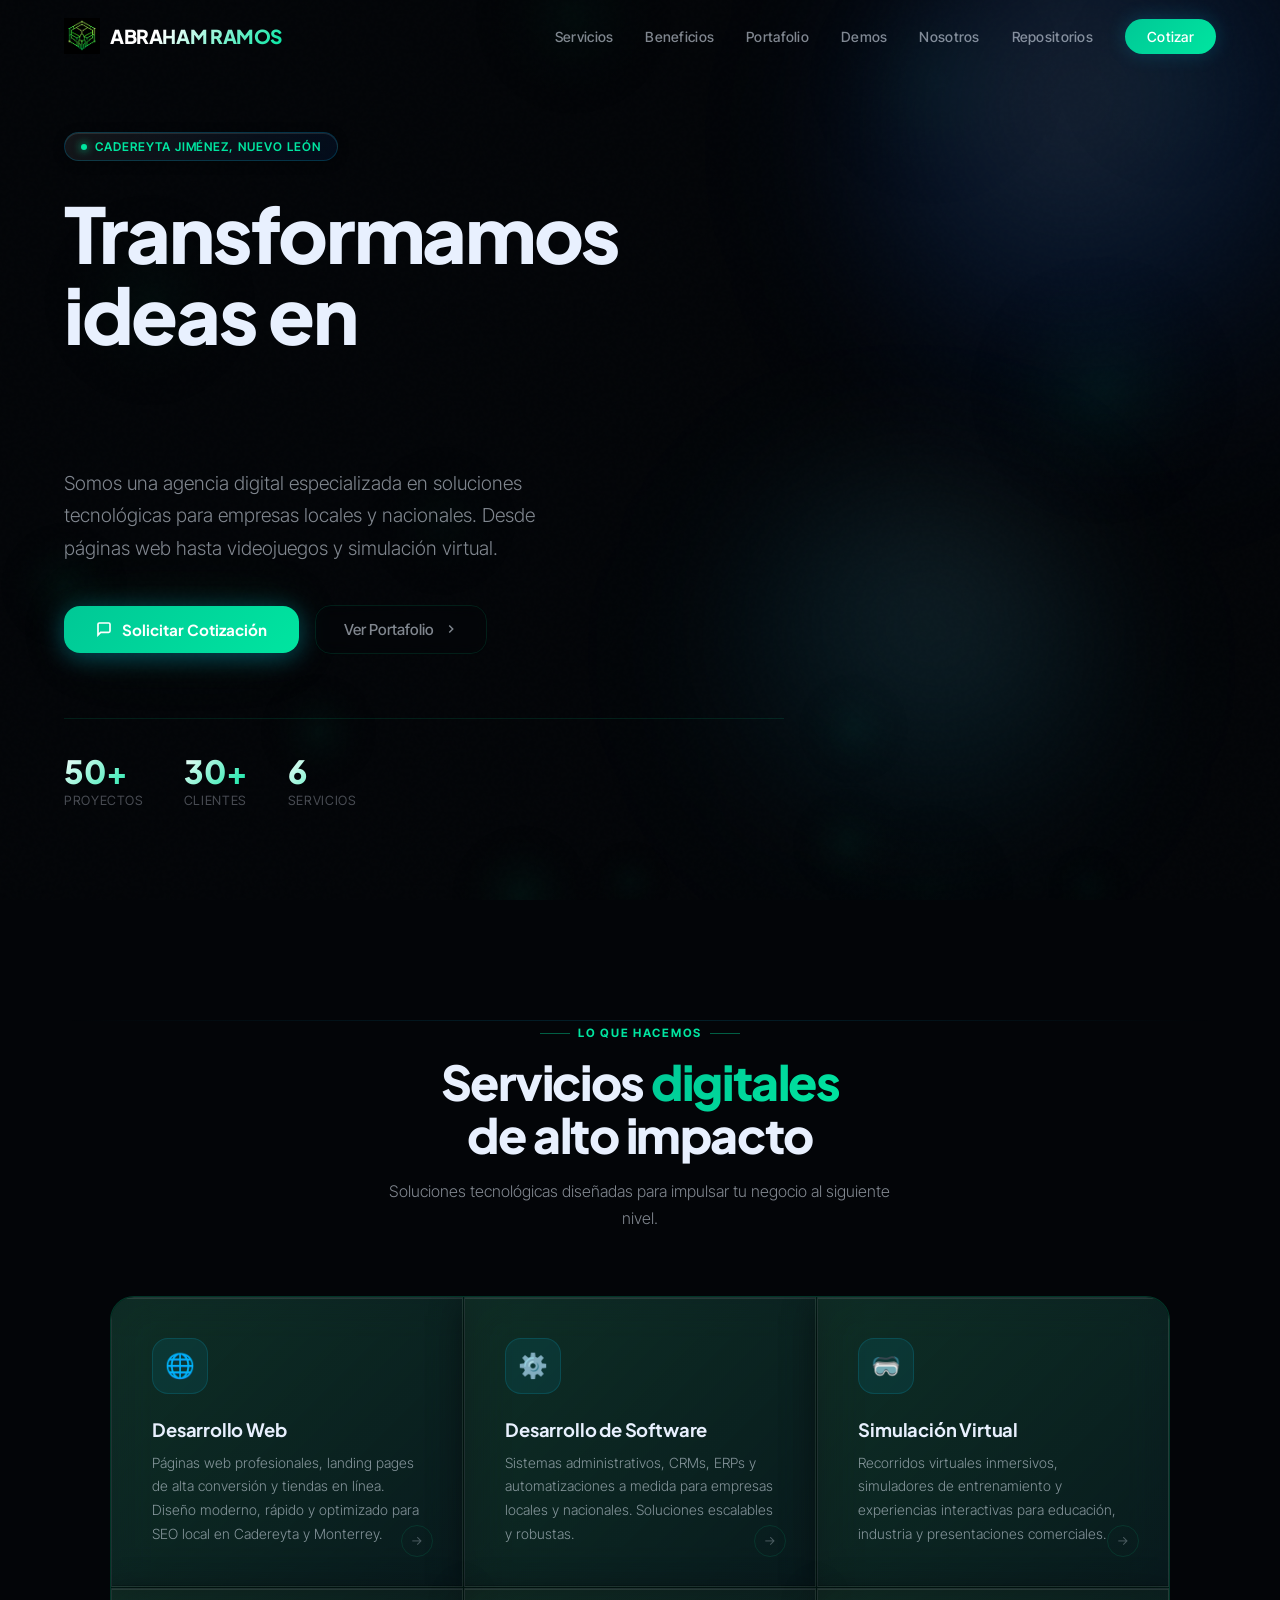
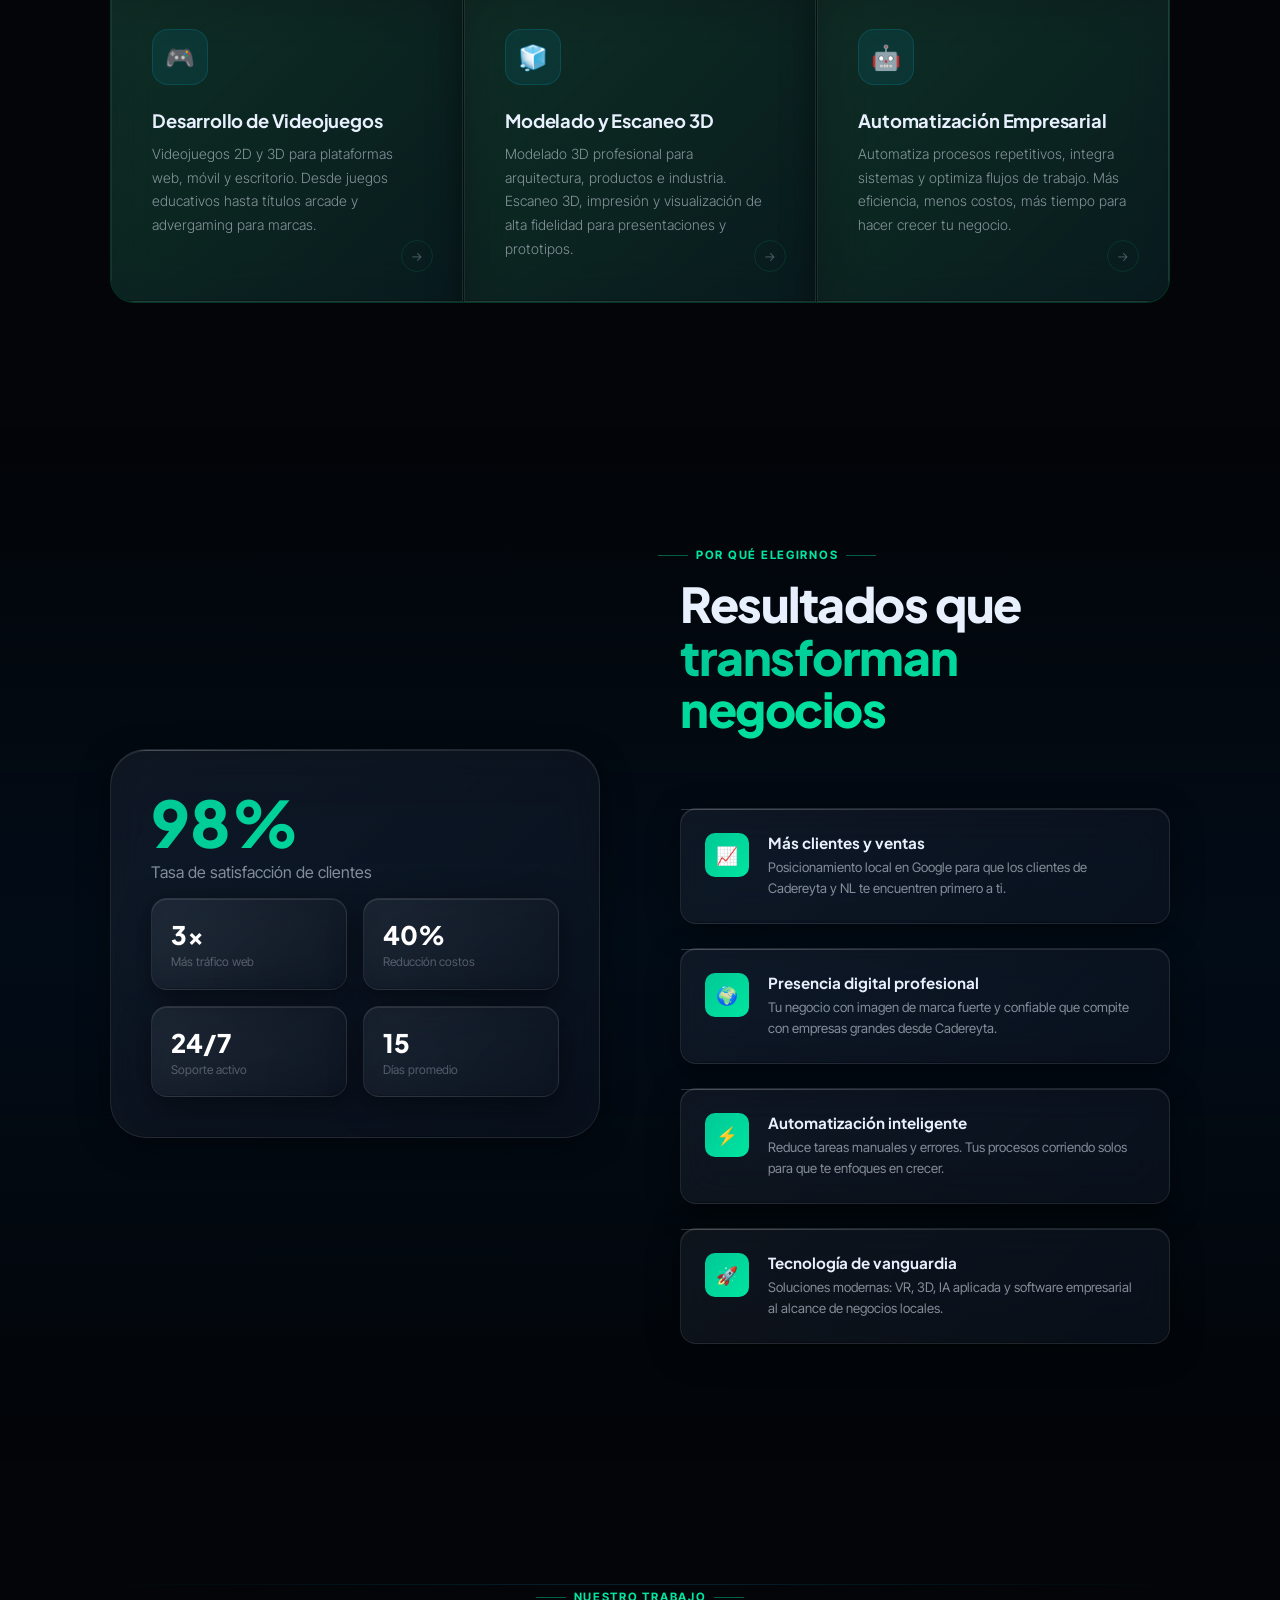
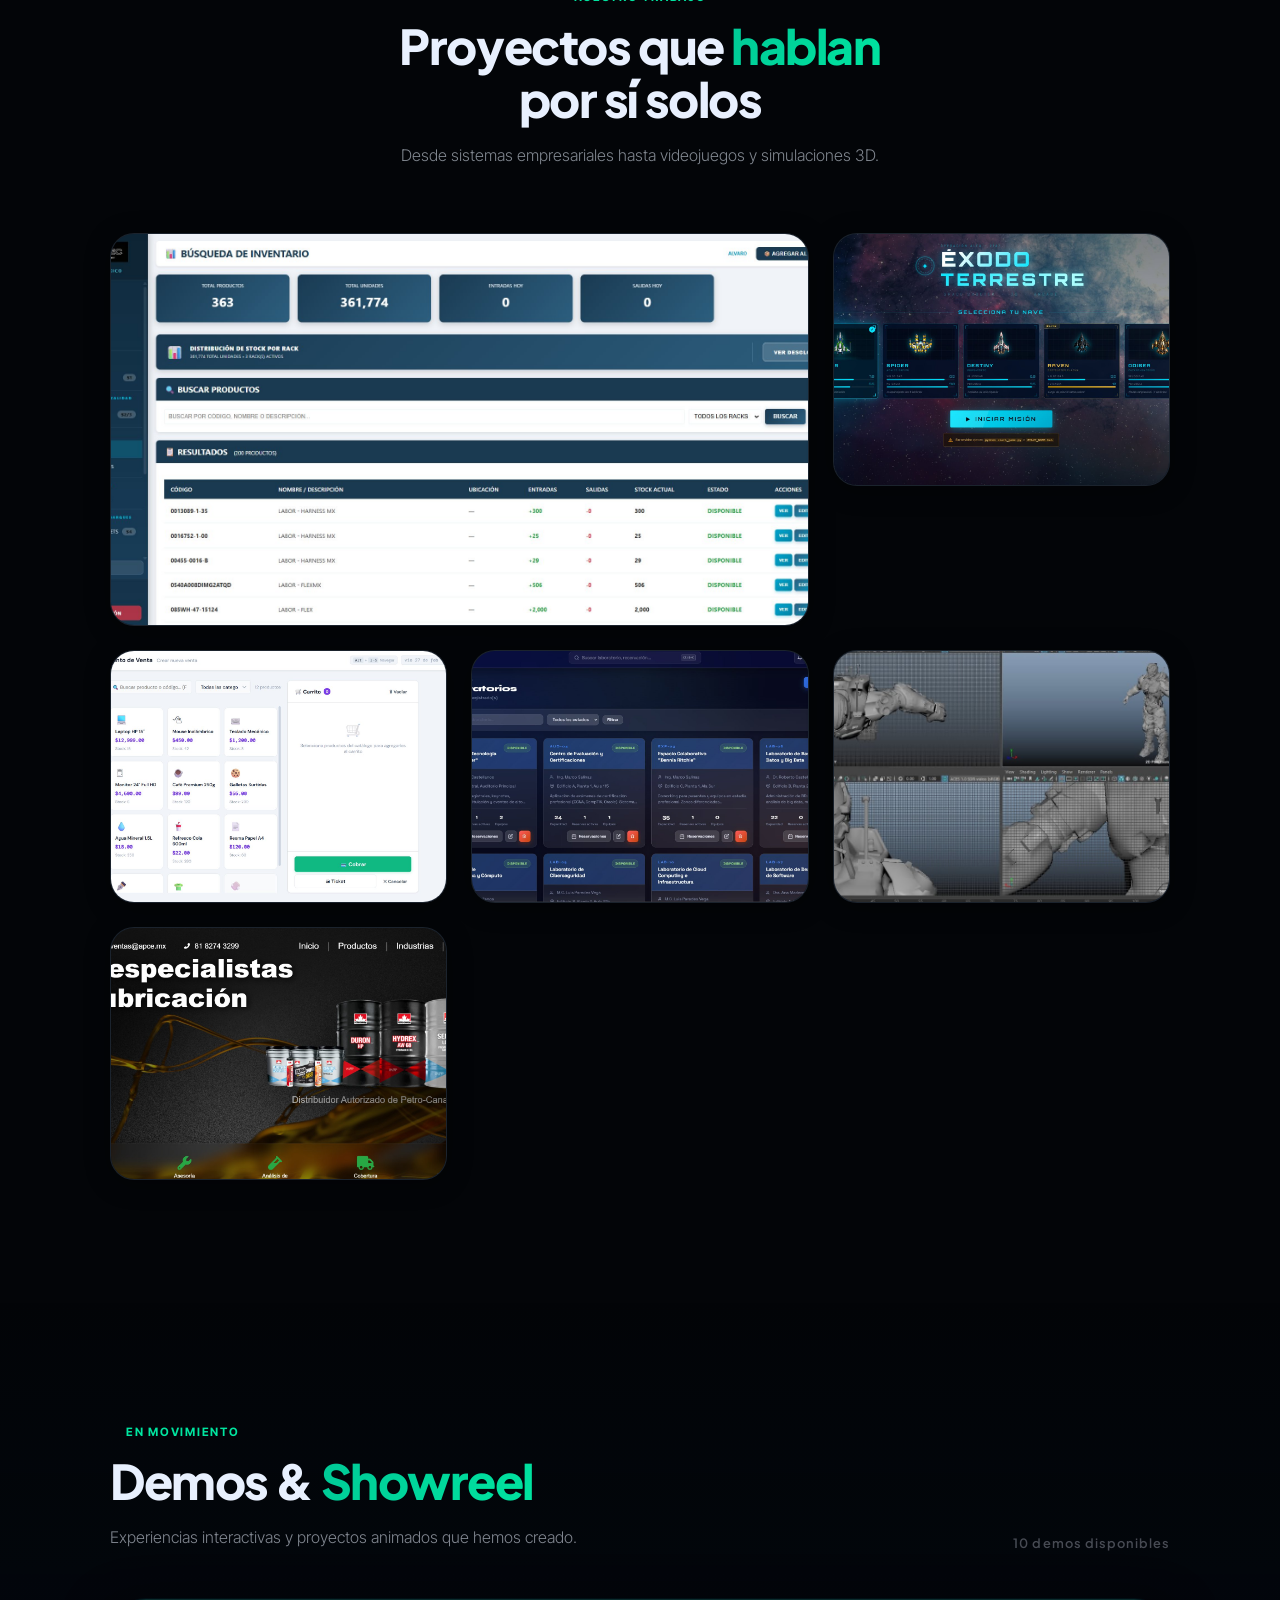
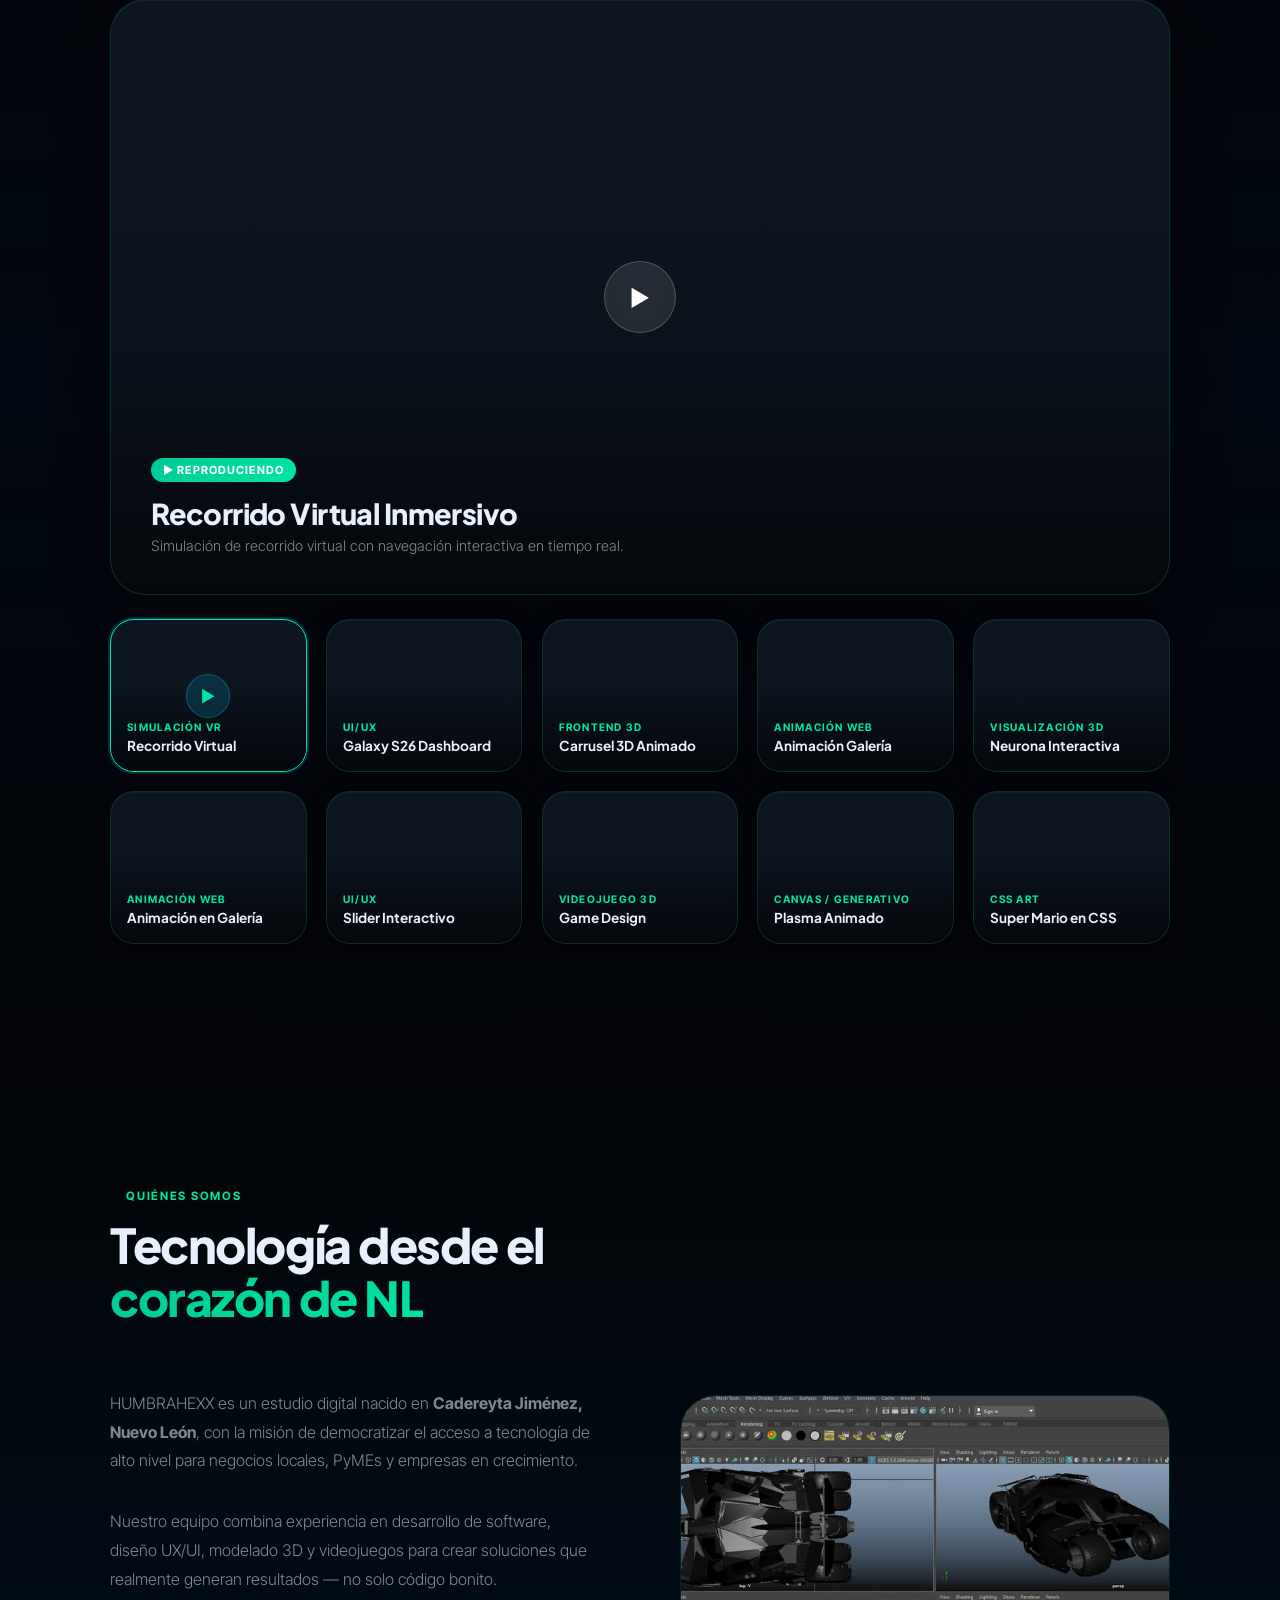
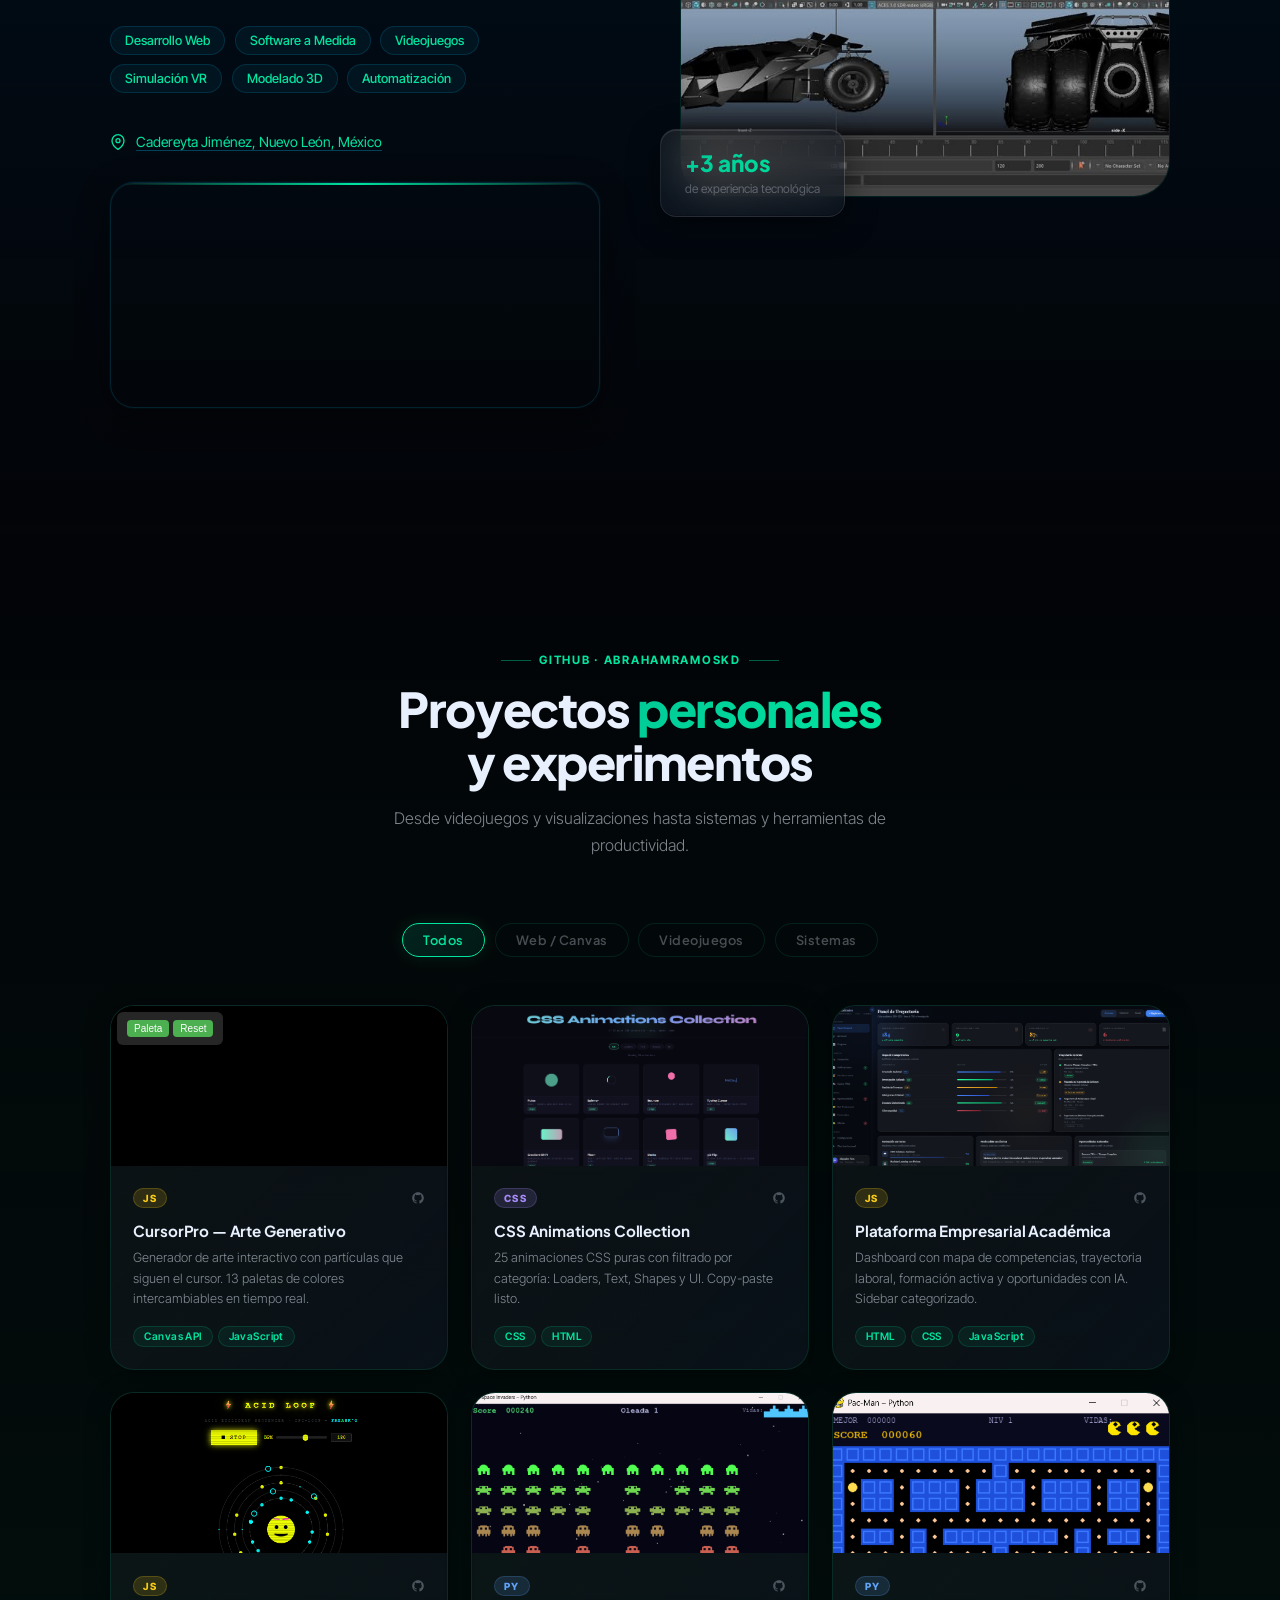
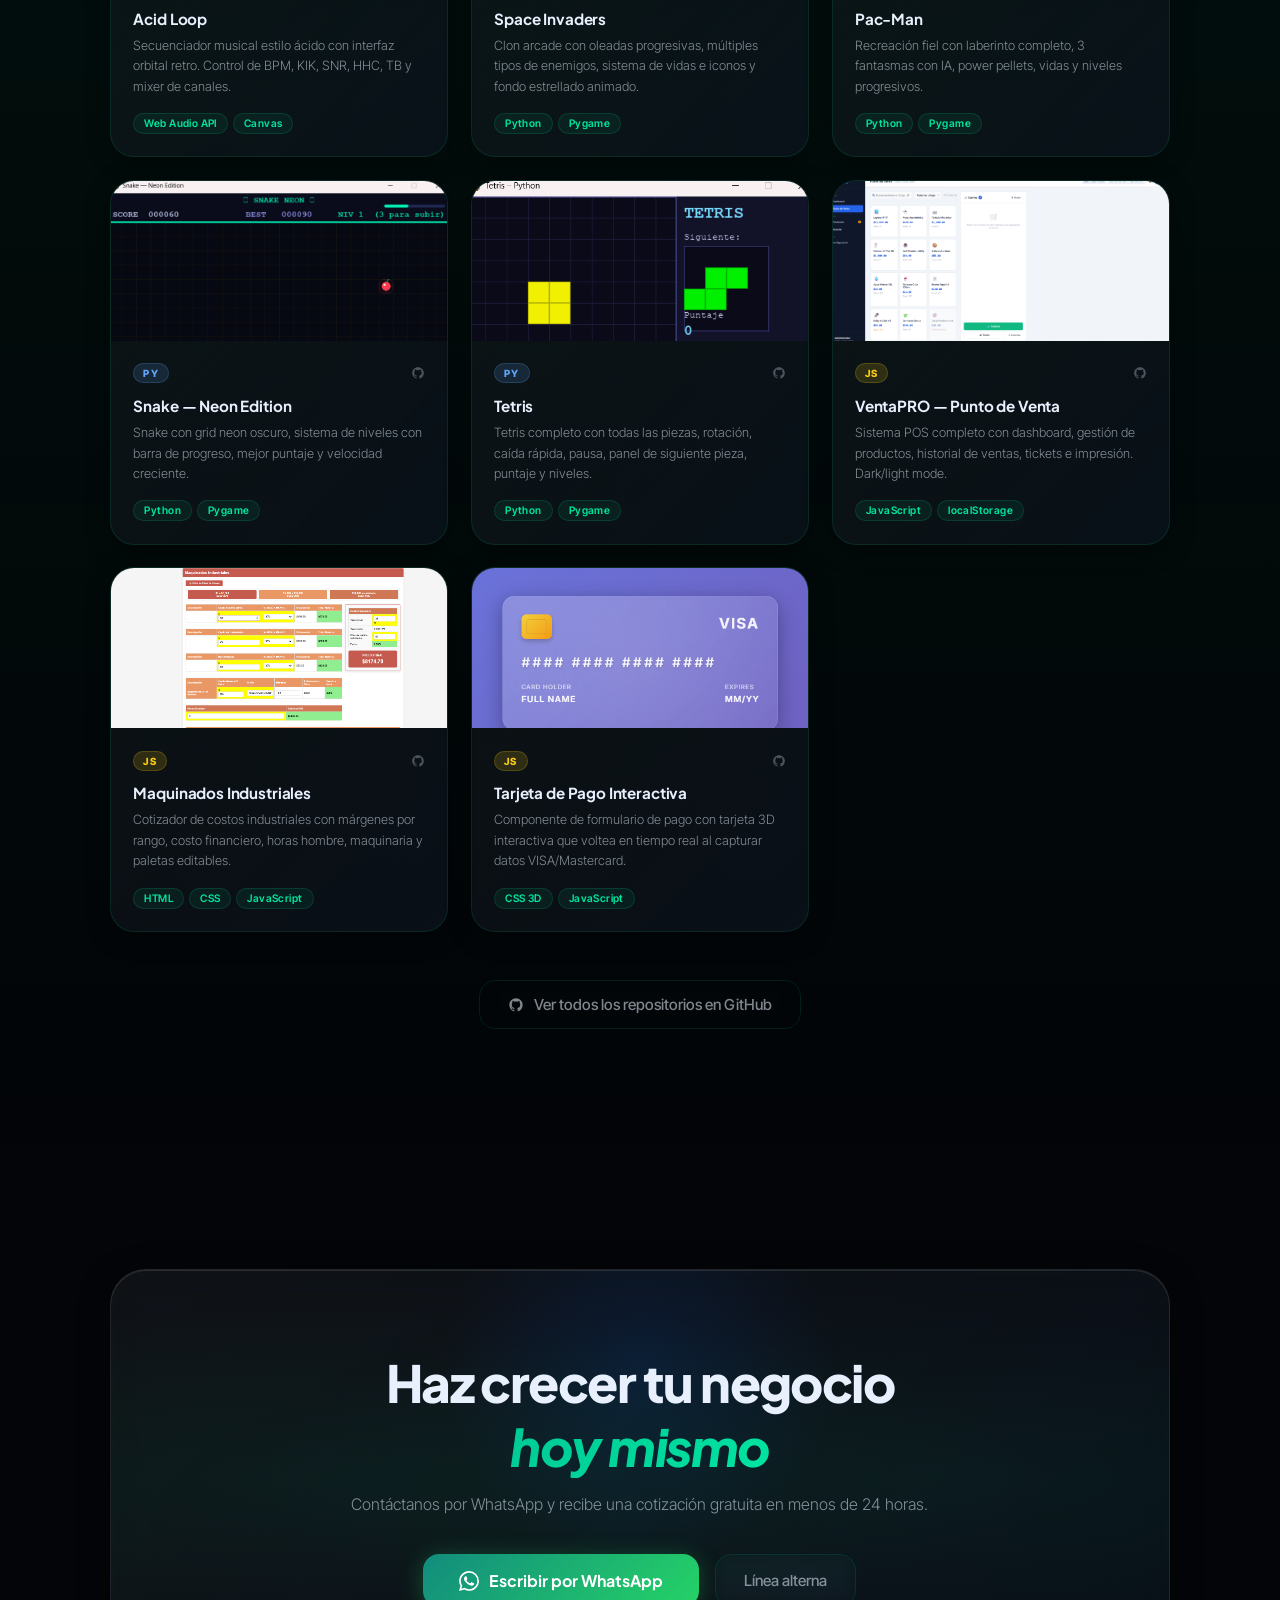
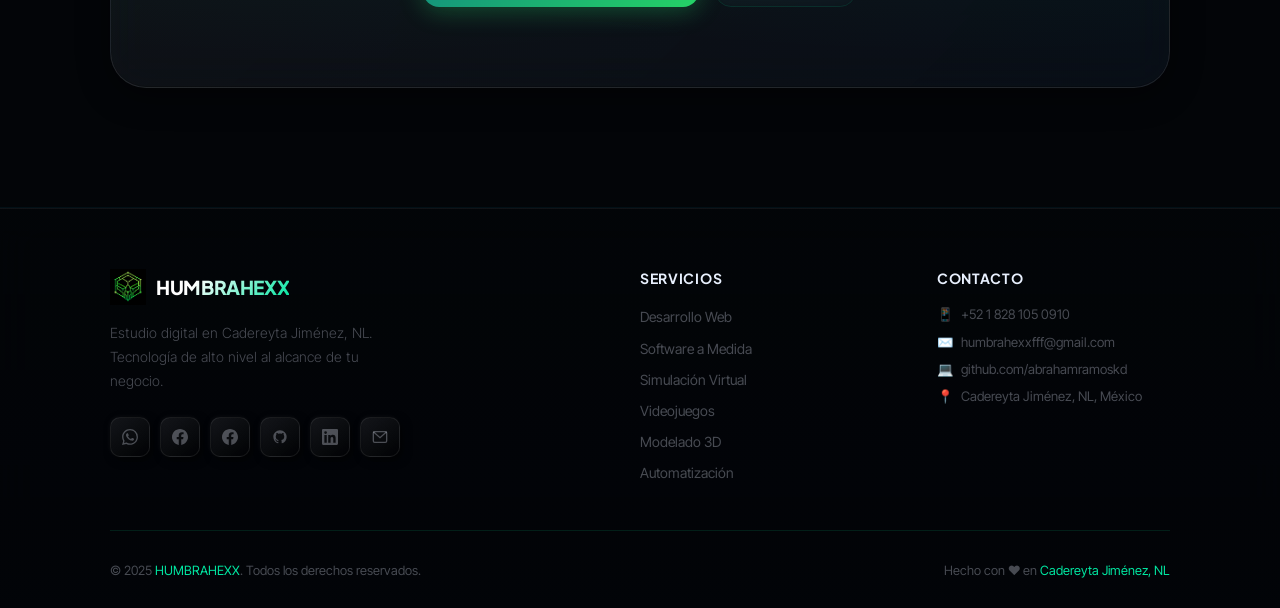
==== commit 27e0f57f: "Update index.html" ====
--- a/index.html
+++ b/index.html
@@ -1,4 +1,3 @@
-
 <!DOCTYPE html>
 <html lang="es">
 <head>
@@ -28,22 +27,22 @@
   <meta name="category" content="Tecnología, Desarrollo Web, Software, Diseño Digital" />
   <meta name="coverage" content="Cadereyta Jiménez, Nuevo León, México" />
   <meta name="distribution" content="Global" />
-  <meta name="author" content="Ivality Estudios" />
+  <meta name="author" content="HUMBRAHEXX" />
   <meta name="robots" content="index, follow" />
   <link rel="canonical" href="https://ivalityestudios.com/" />
 
   <!-- ═══ Open Graph ═══════════════════════════════ -->
   <meta property="og:type" content="website" />
   <meta property="og:url" content="https://ivalityestudios.com/" />
-  <meta property="og:title" content="Ivality Estudios | Agencia Digital Cadereyta Jiménez, NL" />
+  <meta property="og:title" content="HUMBRAHEXX | Estudio Digital Cadereyta Jiménez, NL" />
   <meta property="og:description" content="Transformamos ideas en tecnología. Desarrollo web, software, videojuegos y simulación virtual en Cadereyta Jiménez, Nuevo León, México." />
   <meta property="og:image" content="assets/images/humbrahexxicon.png" />
   <meta property="og:locale" content="es_MX" />
-  <meta property="og:site_name" content="Ivality Estudios" />
+  <meta property="og:site_name" content="HUMBRAHEXX" />
 
   <!-- ═══ Twitter Card ═════════════════════════════ -->
   <meta name="twitter:card" content="summary_large_image" />
-  <meta name="twitter:title" content="Ivality Estudios | Agencia Digital Cadereyta, NL" />
+  <meta name="twitter:title" content="HUMBRAHEXX | Estudio Digital Cadereyta, NL" />
   <meta name="twitter:description" content="Desarrollo web, software y simulación virtual en Cadereyta Jiménez, Nuevo León." />
   <meta name="twitter:image" content="assets/images/humbrahexxicon.png" />
 
@@ -52,11 +51,11 @@
   {
     "@context": "https://schema.org",
     "@type": "LocalBusiness",
-    "name": "Ivality Estudios",
-    "description": "Agencia de desarrollo web, software, videojuegos y simulación virtual en Cadereyta Jiménez, Nuevo León, México.",
+    "name": "HUMBRAHEXX",
+    "description": "Estudio de desarrollo web, software, videojuegos y simulación virtual en Cadereyta Jiménez, Nuevo León, México.",
     "url": "https://ivalityestudios.com",
     "telephone": "+528281050910",
-    "email": "estudiosivality@gmail.com",
+    "email": "humbrahexxfff@gmail.com",
     "address": {
       "@type": "PostalAddress",
       "addressLocality": "Cadereyta Jiménez",
@@ -103,8 +102,8 @@
      NAVBAR
 ════════════════════════════════════════════════ -->
 <nav id="navbar" role="navigation" aria-label="Navegación principal">
-  <a class="nav-logo" href="#hero" aria-label="Ivality Estudios - Inicio">
-    <img src="assets/images/humbrahexxicon.png" alt="Logo Ivality Estudios" width="36" height="36" />
+  <a class="nav-logo" href="#hero" aria-label="HUMBRAHEXX - Inicio">
+    <img src="assets/images/humbrahexxicon.png" alt="Logo HUMBRAHEXX" width="36" height="36" />
     <span>ABRAHAM RAMOS</span>
   </a>
 
@@ -570,7 +569,7 @@
         </header>
 
         <p class="about-text reveal">
-          Ivality Estudios es una agencia digital nacida en <strong>Cadereyta Jiménez, Nuevo León</strong>, con la misión de democratizar el acceso a tecnología de alto nivel para negocios locales, PyMEs y empresas en crecimiento.
+          HUMBRAHEXX es un estudio digital nacido en <strong>Cadereyta Jiménez, Nuevo León</strong>, con la misión de democratizar el acceso a tecnología de alto nivel para negocios locales, PyMEs y empresas en crecimiento.
         </p>
         <p class="about-text reveal reveal-delay-1">
           Nuestro equipo combina experiencia en desarrollo de software, diseño UX/UI, modelado 3D y videojuegos para crear soluciones que realmente generan resultados — no solo código bonito.
@@ -607,7 +606,7 @@
 
       <div class="about-visual reveal reveal-delay-2">
         <div class="about-image-wrap">
-          <img src="assets/images/model3.jpg" alt="Modelado 3D avanzado — Ivality Estudios" loading="lazy" />
+          <img src="assets/images/model3.jpg" alt="Modelado 3D avanzado — HUMBRAHEXX" loading="lazy" />
         </div>
         <div class="about-float-card">
           <strong>+3 años</strong>
@@ -896,11 +895,11 @@
     <div class="footer-grid">
 
       <div class="footer-brand">
-        <a class="nav-logo" href="#hero" aria-label="Ivality Estudios - Inicio">
-          <img src="assets/images/humbrahexxicon.png" alt="Logo Ivality Estudios" width="32" height="32" />
-          <span>Ivality Estudios</span>
+        <a class="nav-logo" href="#hero" aria-label="HUMBRAHEXX - Inicio">
+          <img src="assets/images/humbrahexxicon.png" alt="Logo HUMBRAHEXX" width="32" height="32" />
+          <span>HUMBRAHEXX</span>
         </a>
-        <p class="footer-desc">Agencia digital en Cadereyta Jiménez, NL. Tecnología de alto nivel al alcance de tu negocio.</p>
+        <p class="footer-desc">Estudio digital en Cadereyta Jiménez, NL. Tecnología de alto nivel al alcance de tu negocio.</p>
         <div class="footer-socials">
           <a href="https://wa.me/528281050910" target="_blank" rel="noopener" class="social-btn" aria-label="WhatsApp">
             <svg width="16" height="16" viewBox="0 0 24 24" fill="currentColor"><path d="M17.472 14.382c-.297-.149-1.758-.867-2.03-.967-.273-.099-.471-.148-.67.15-.197.297-.767.966-.94 1.164-.173.199-.347.223-.644.075-.297-.15-1.255-.463-2.39-1.475-.883-.788-1.48-1.761-1.653-2.059-.173-.297-.018-.458.13-.606.134-.133.298-.347.446-.52.149-.174.198-.298.298-.497.099-.198.05-.371-.025-.52-.075-.149-.669-1.612-.916-2.207-.242-.579-.487-.5-.669-.51-.173-.008-.371-.01-.57-.01-.198 0-.52.074-.792.372-.272.297-1.04 1.016-1.04 2.479 0 1.462 1.065 2.875 1.213 3.074.149.198 2.096 3.2 5.077 4.487.709.306 1.262.489 1.694.625.712.227 1.36.195 1.871.118.571-.085 1.758-.719 2.006-1.413.248-.694.248-1.289.173-1.413-.074-.124-.272-.198-.57-.347m-5.421 7.403h-.004a9.87 9.87 0 01-5.031-1.378l-.361-.214-3.741.982.998-3.648-.235-.374a9.86 9.86 0 01-1.51-5.26c.001-5.45 4.436-9.884 9.888-9.884 2.64 0 5.122 1.03 6.988 2.898a9.825 9.825 0 012.893 6.994c-.003 5.45-4.437 9.884-9.885 9.884m8.413-18.297A11.815 11.815 0 0012.05 0C5.495 0 .16 5.335.157 11.892c0 2.096.547 4.142 1.588 5.945L.057 24l6.305-1.654a11.882 11.882 0 005.683 1.448h.005c6.554 0 11.89-5.335 11.893-11.893a11.821 11.821 0 00-3.48-8.413Z"/></svg>
@@ -917,7 +916,7 @@
           <a href="https://www.linkedin.com/in/abraham-ramos-6b3740403/" target="_blank" rel="noopener" class="social-btn" aria-label="LinkedIn">
             <svg width="16" height="16" viewBox="0 0 24 24" fill="currentColor"><path d="M20.447 20.452h-3.554v-5.569c0-1.328-.027-3.037-1.852-3.037-1.853 0-2.136 1.445-2.136 2.939v5.667H9.351V9h3.414v1.561h.046c.477-.9 1.637-1.85 3.37-1.85 3.601 0 4.267 2.37 4.267 5.455v6.286zM5.337 7.433a2.062 2.062 0 01-2.063-2.065 2.064 2.064 0 112.063 2.065zm1.782 13.019H3.555V9h3.564v11.452zM22.225 0H1.771C.792 0 0 .774 0 1.729v20.542C0 23.227.792 24 1.771 24h20.451C23.2 24 24 23.227 24 22.271V1.729C24 .774 23.2 0 22.222 0h.003z"/></svg>
           </a>
-          <a href="mailto:estudiosivality@gmail.com" class="social-btn" aria-label="Correo electrónico">
+          <a href="mailto:humbrahexxfff@gmail.com" class="social-btn" aria-label="Correo electrónico">
             <svg width="16" height="16" viewBox="0 0 24 24" fill="none" stroke="currentColor" stroke-width="2"><rect x="2" y="4" width="20" height="16" rx="2"/><polyline points="2,4 12,13 22,4"/></svg>
           </a>
         </div>
@@ -943,7 +942,7 @@
         </div>
         <div class="footer-contact-item">
           <span>✉️</span>
-          <a href="mailto:estudiosivality@gmail.com">estudiosivality@gmail.com</a>
+          <a href="mailto:humbrahexxfff@gmail.com">humbrahexxfff@gmail.com</a>
         </div>
         <div class="footer-contact-item">
           <span>💻</span>
@@ -958,7 +957,7 @@
     </div>
 
     <div class="footer-bottom">
-      <p class="footer-copy">© 2025 <span>Ivality Estudios</span>. Todos los derechos reservados.</p>
+      <p class="footer-copy">© 2025 <span>HUMBRAHEXX</span>. Todos los derechos reservados.</p>
       <p class="footer-copy">Hecho con ❤️ en <span>Cadereyta Jiménez, NL</span></p>
     </div>
   </div>
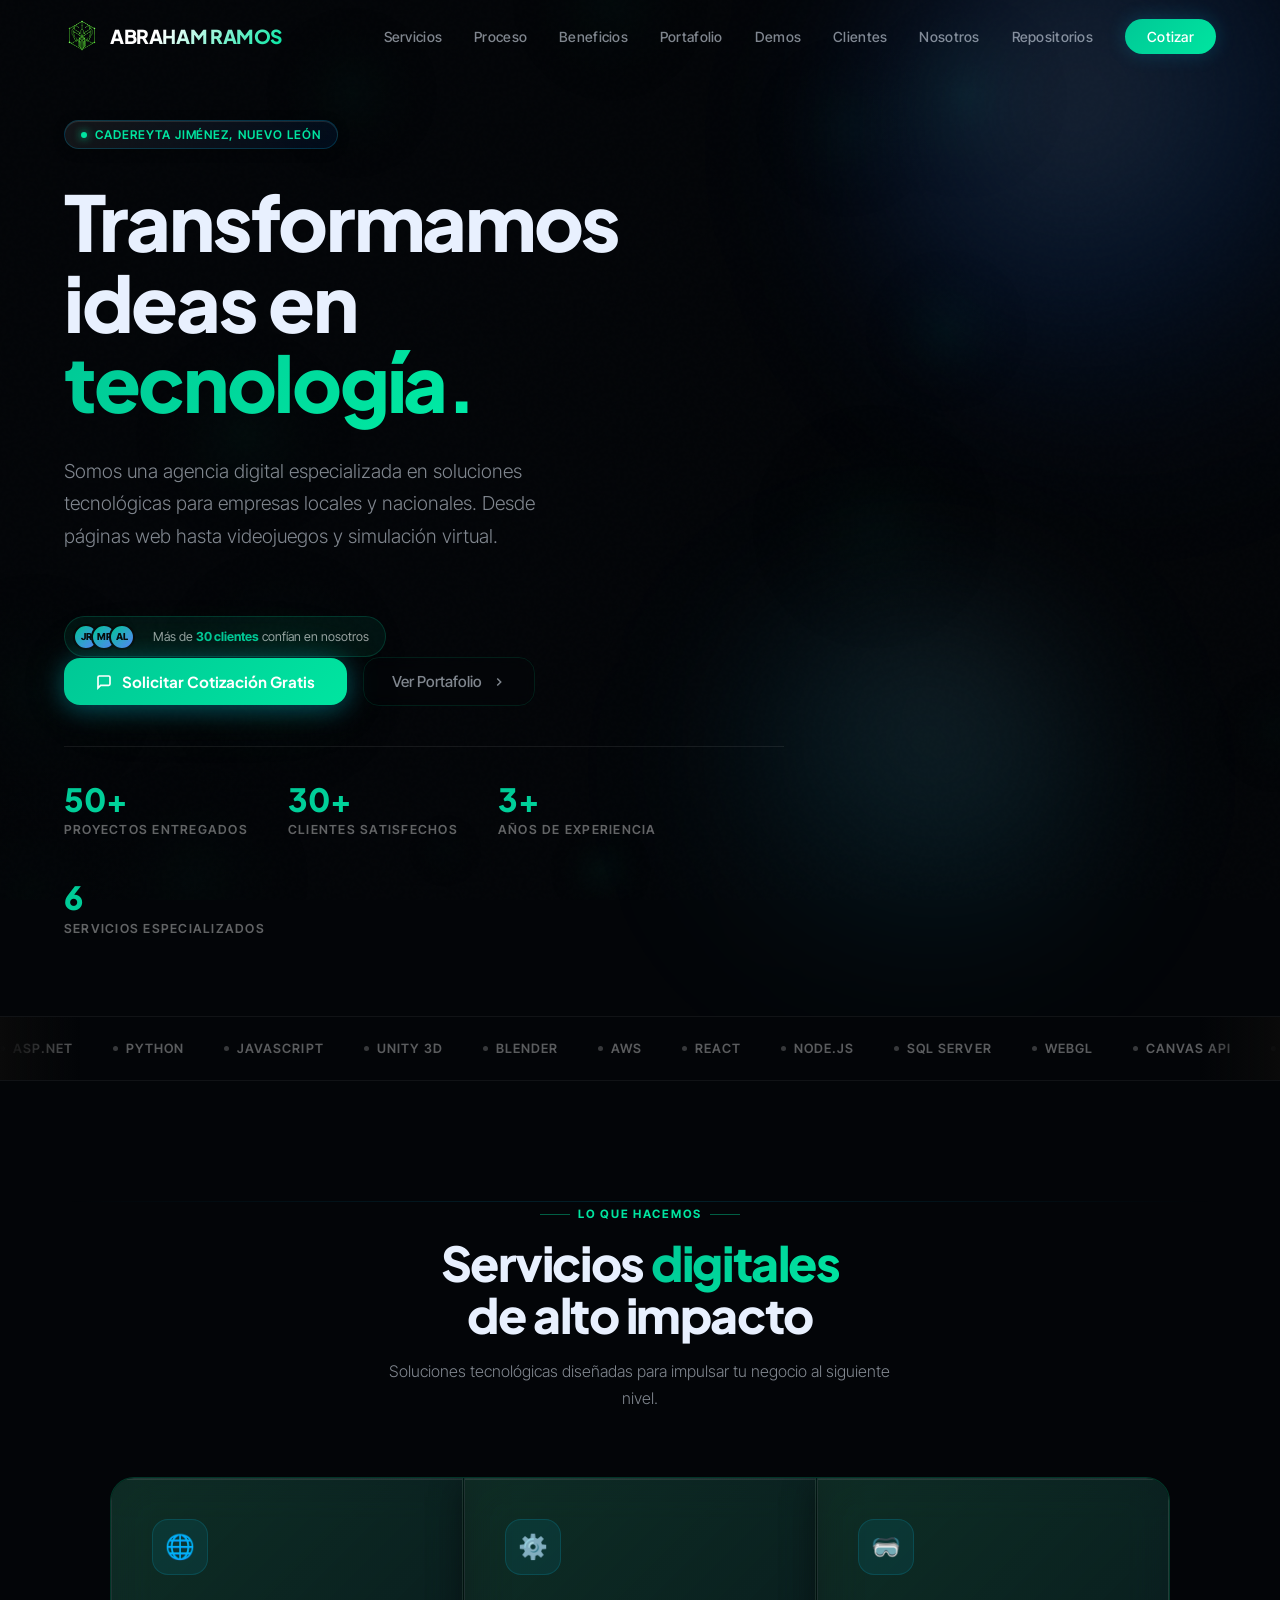
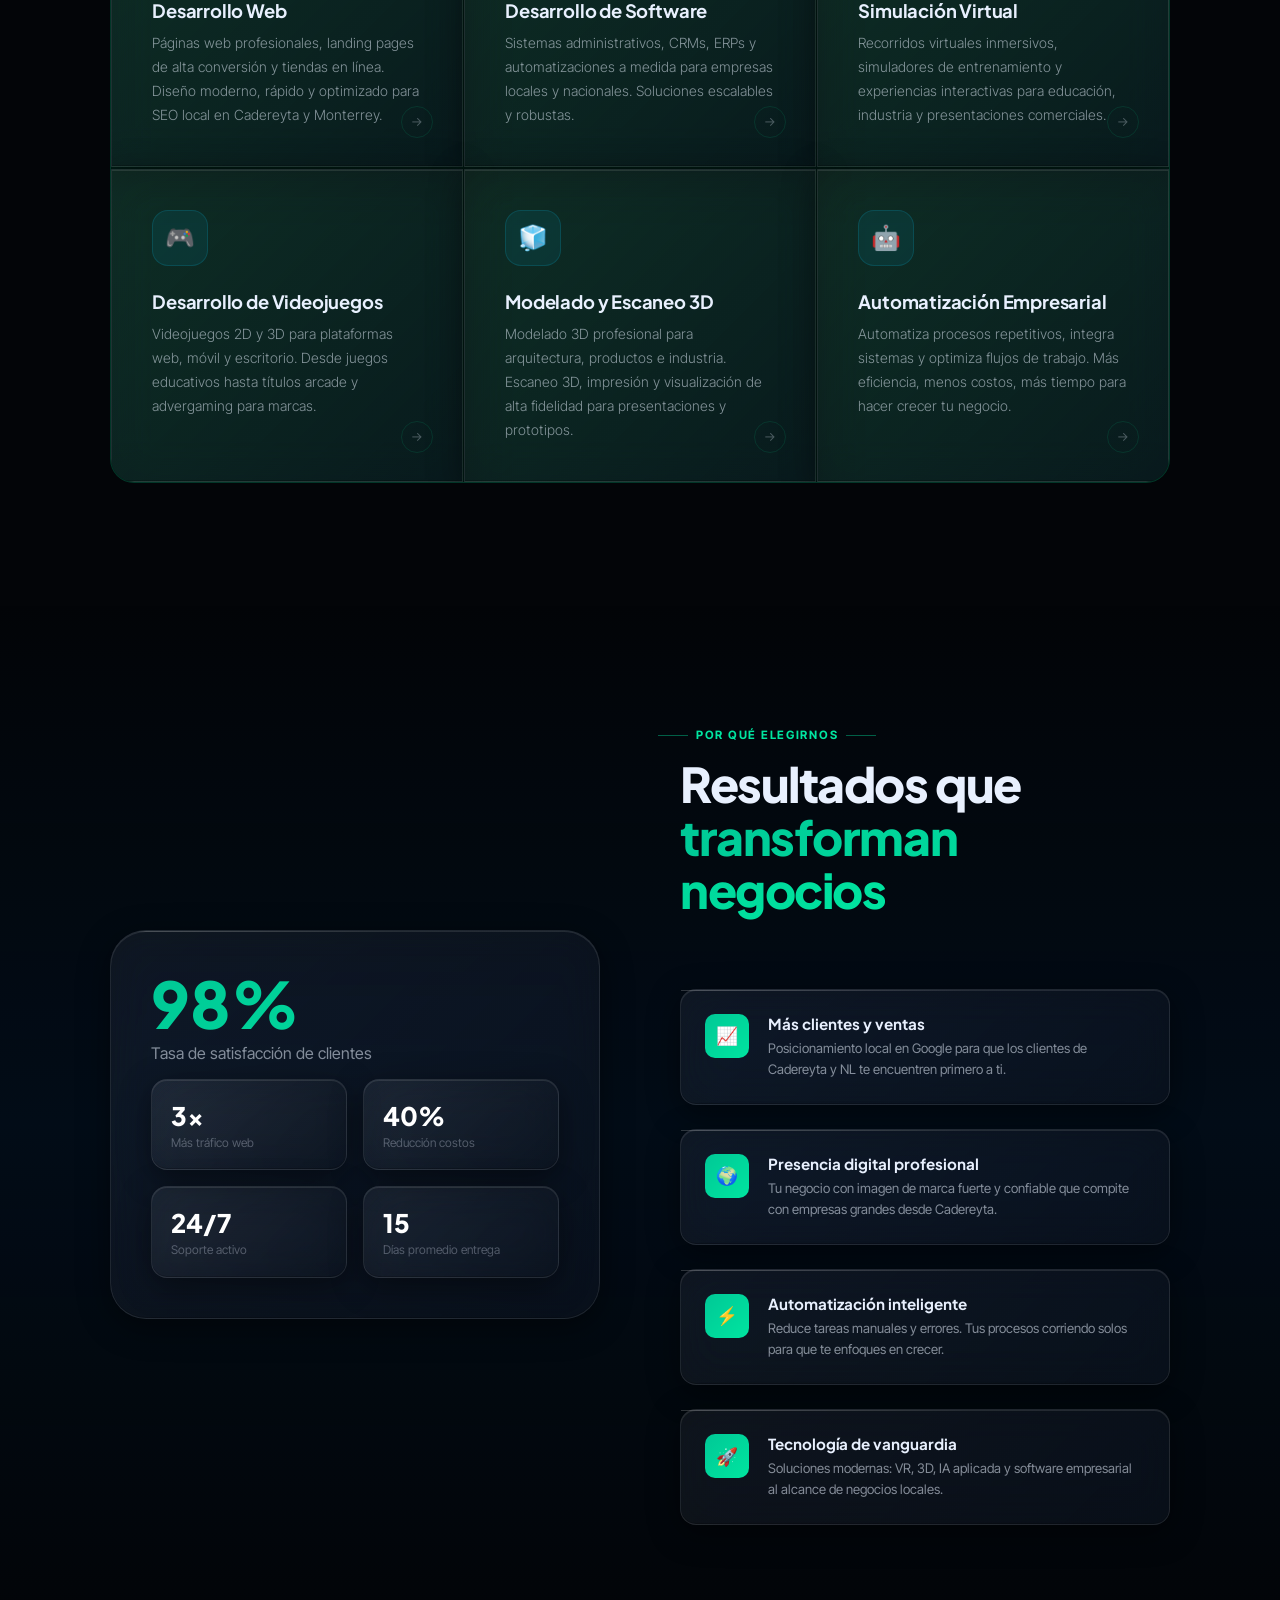
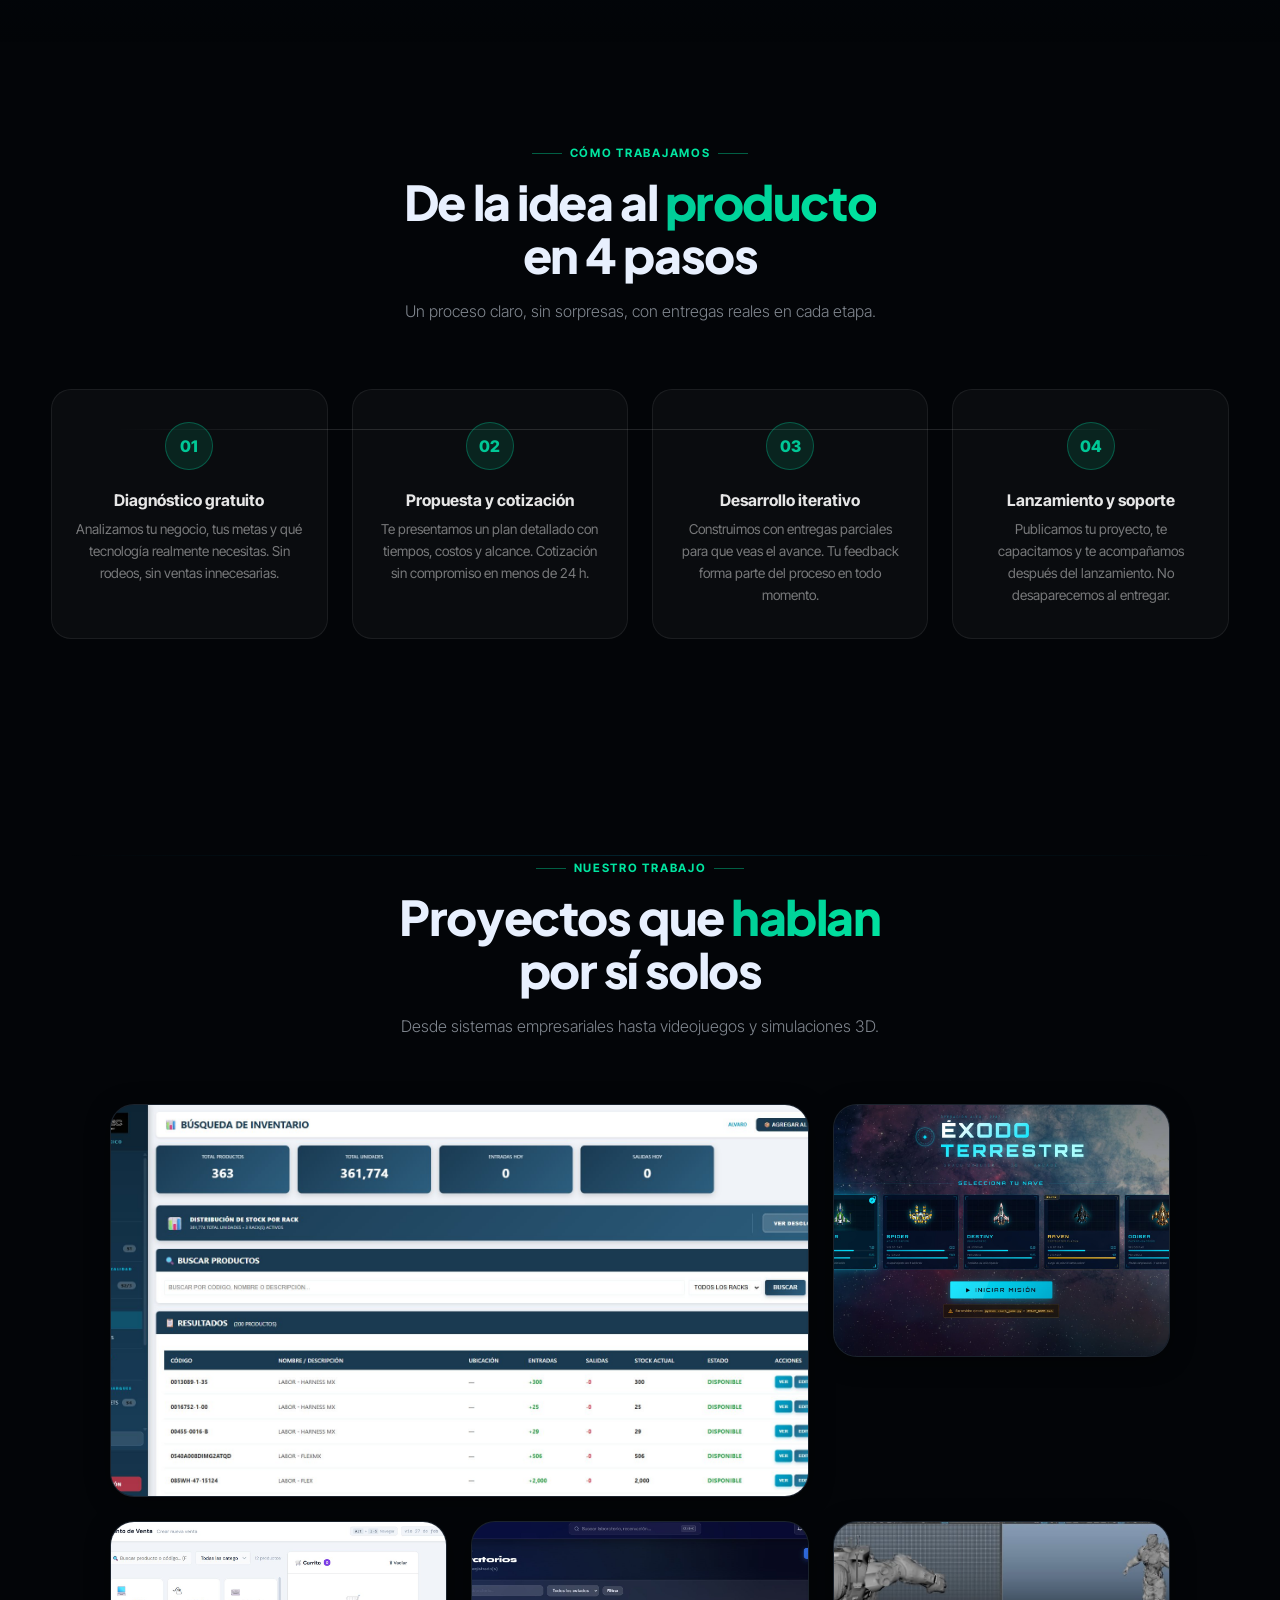
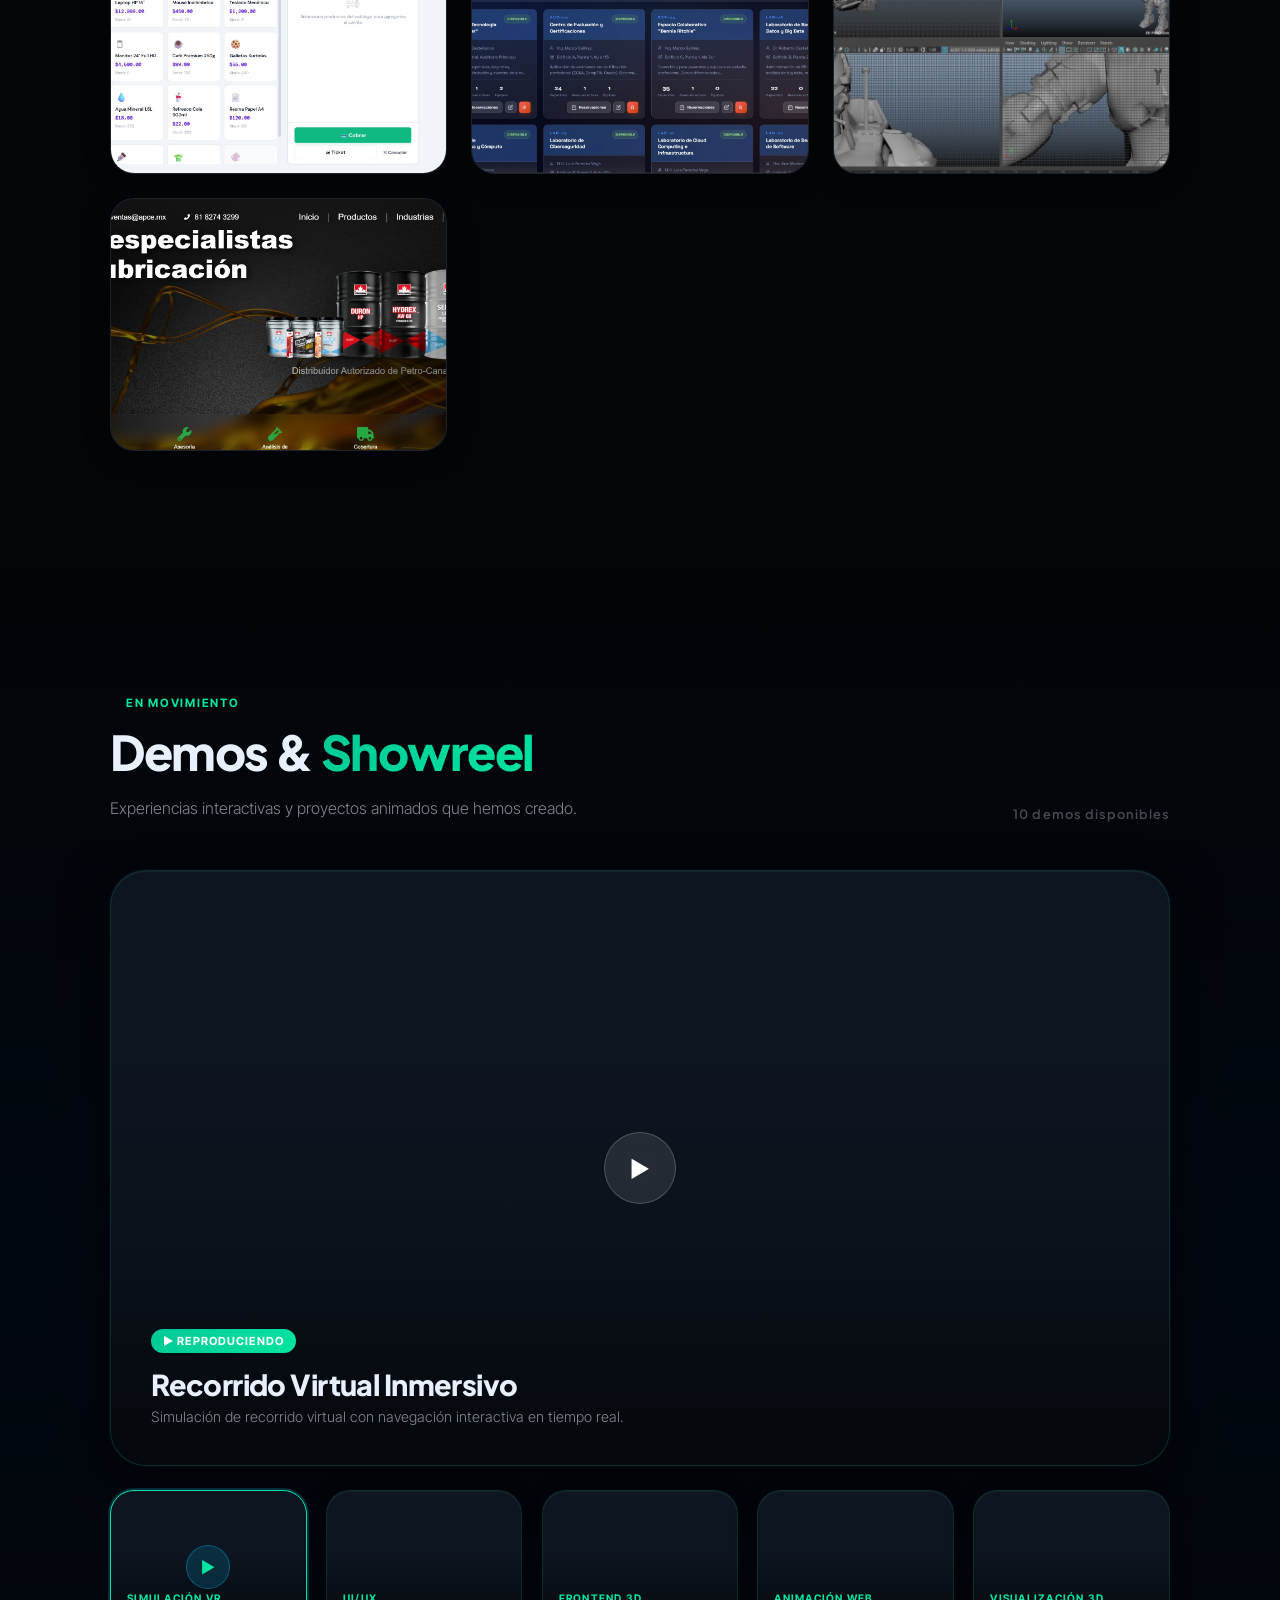
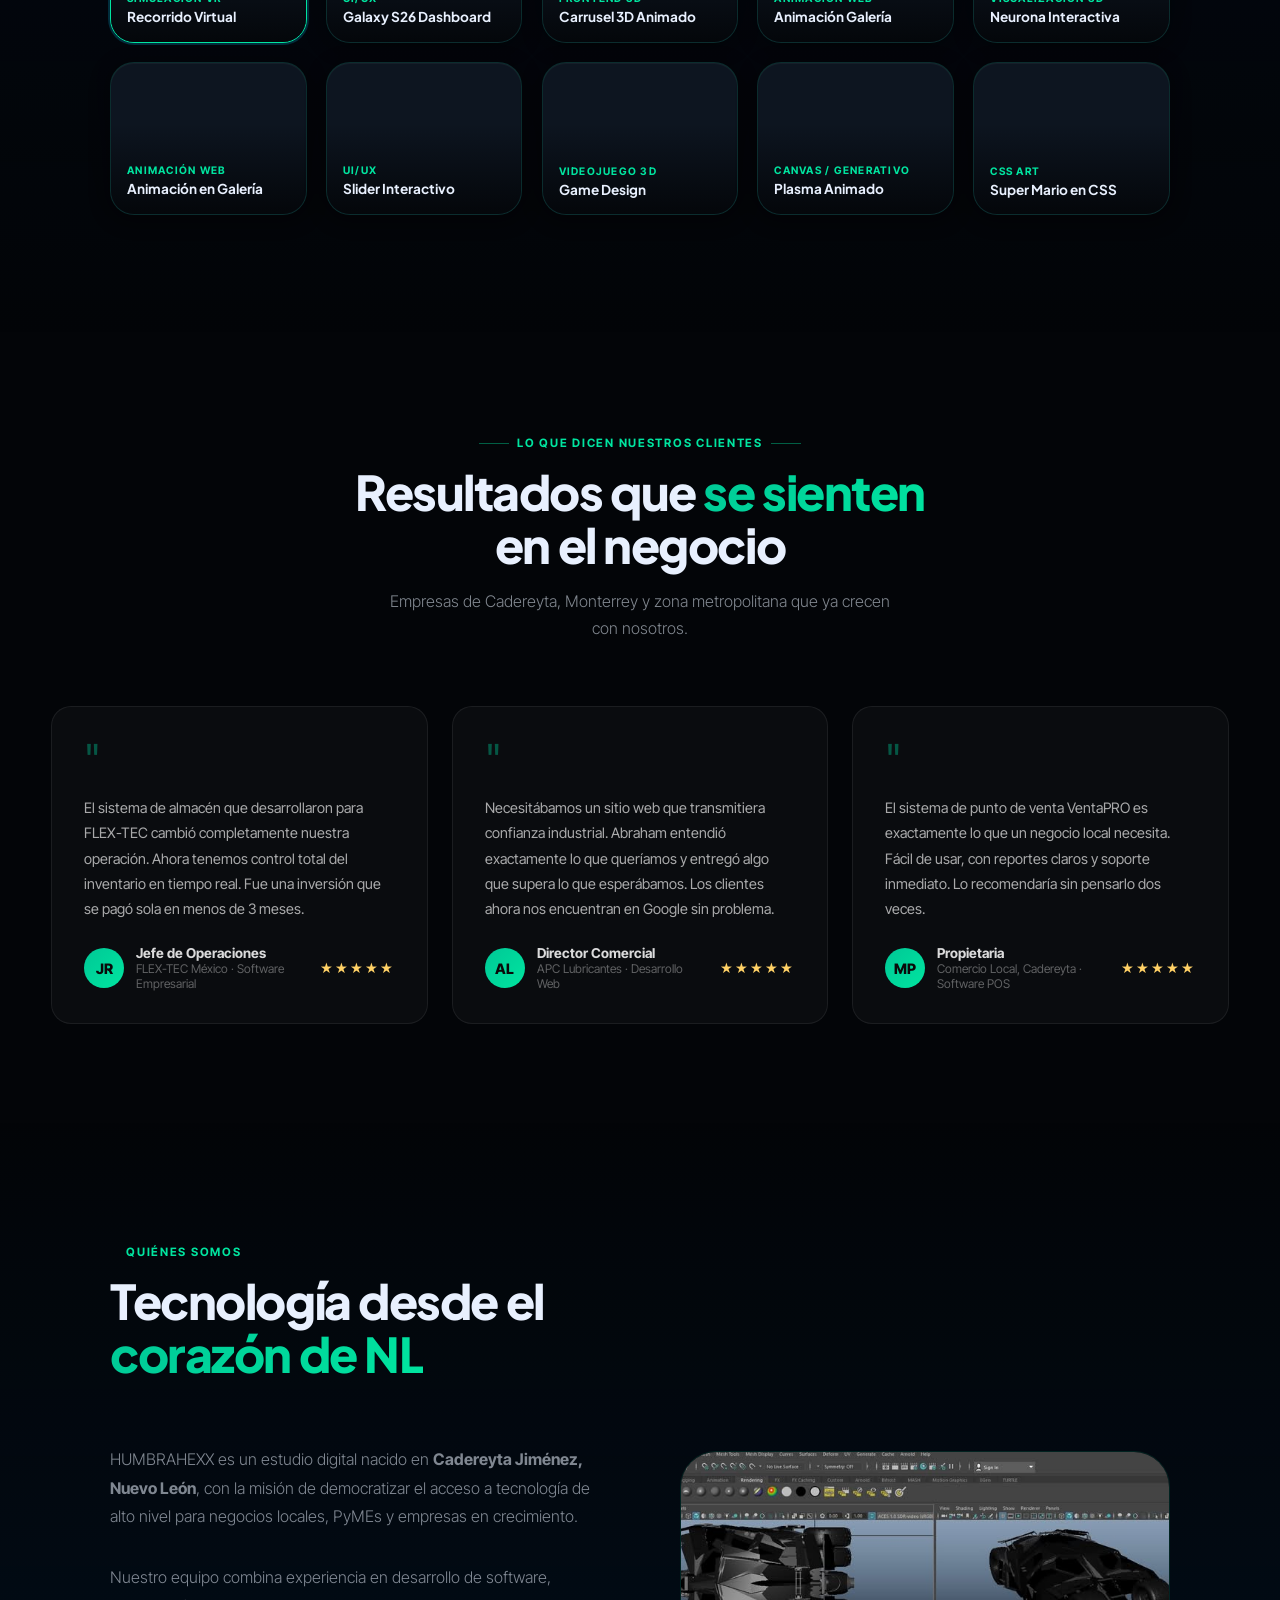
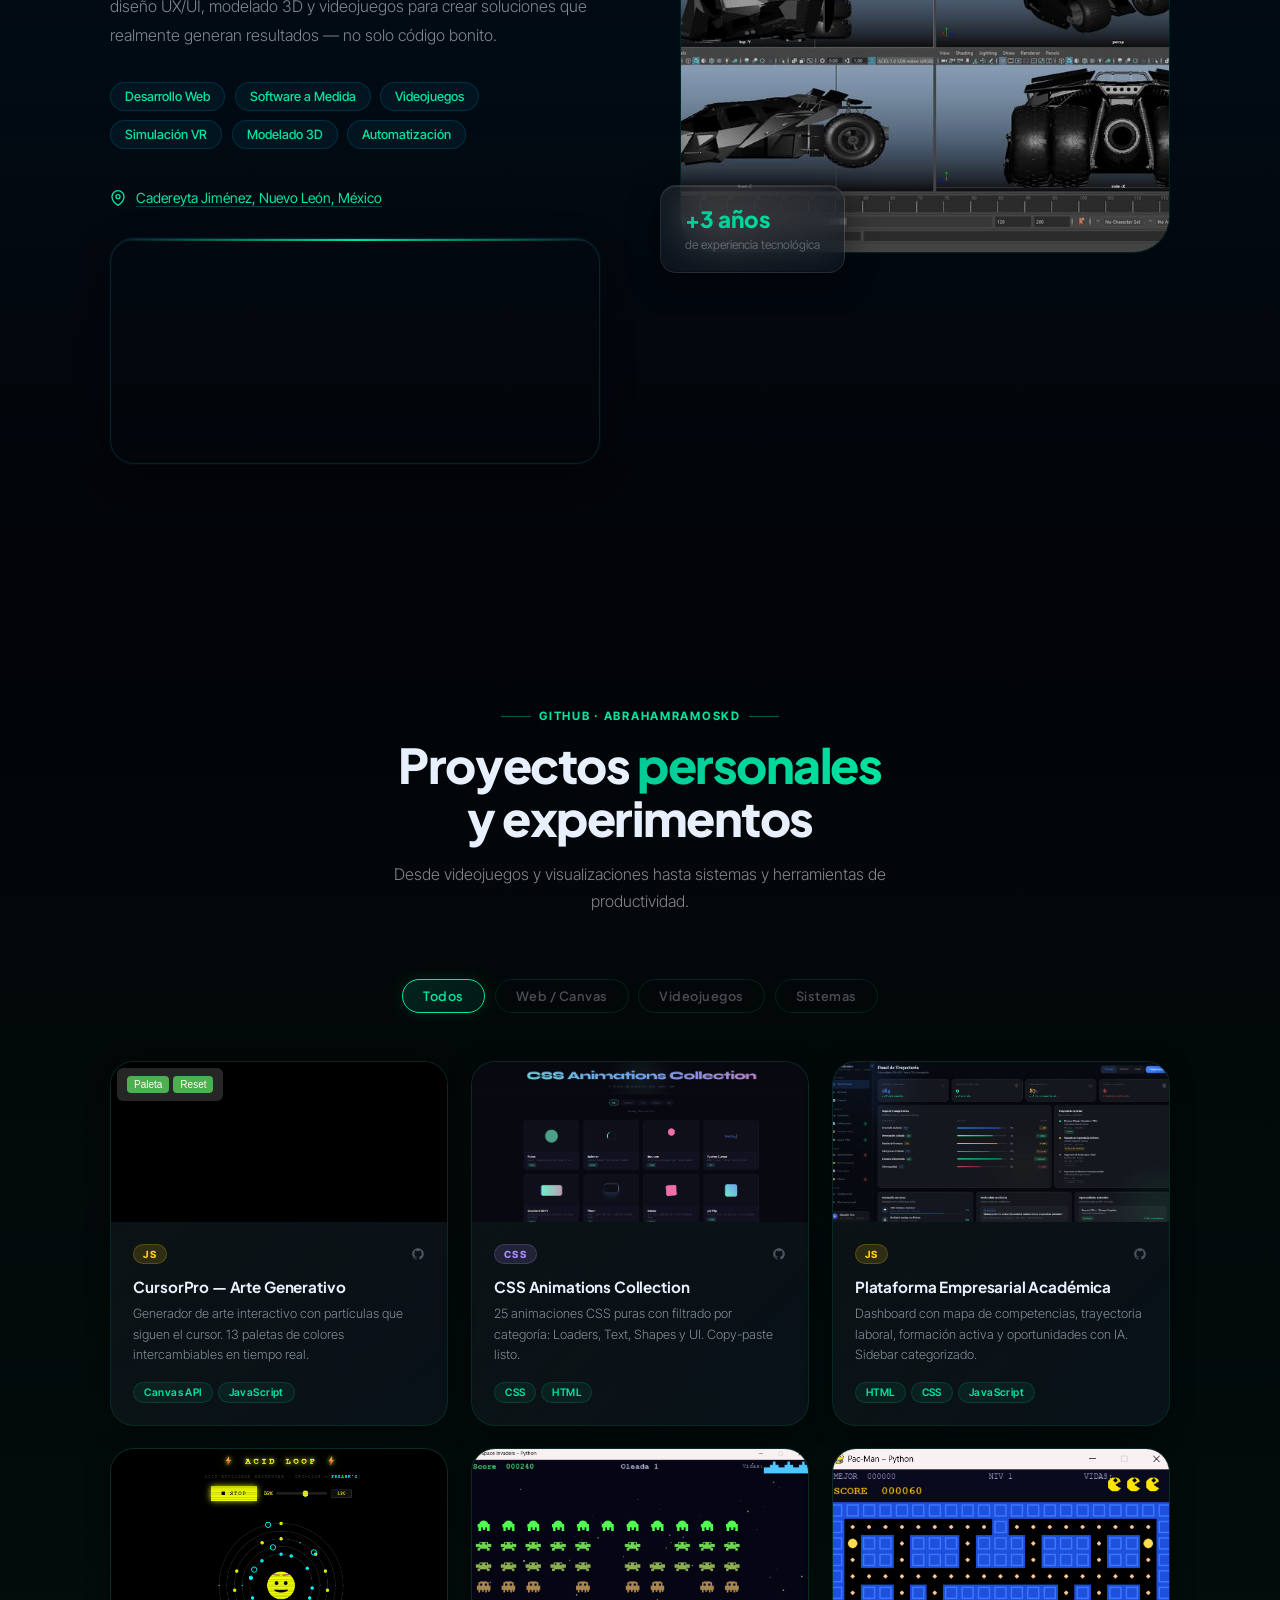
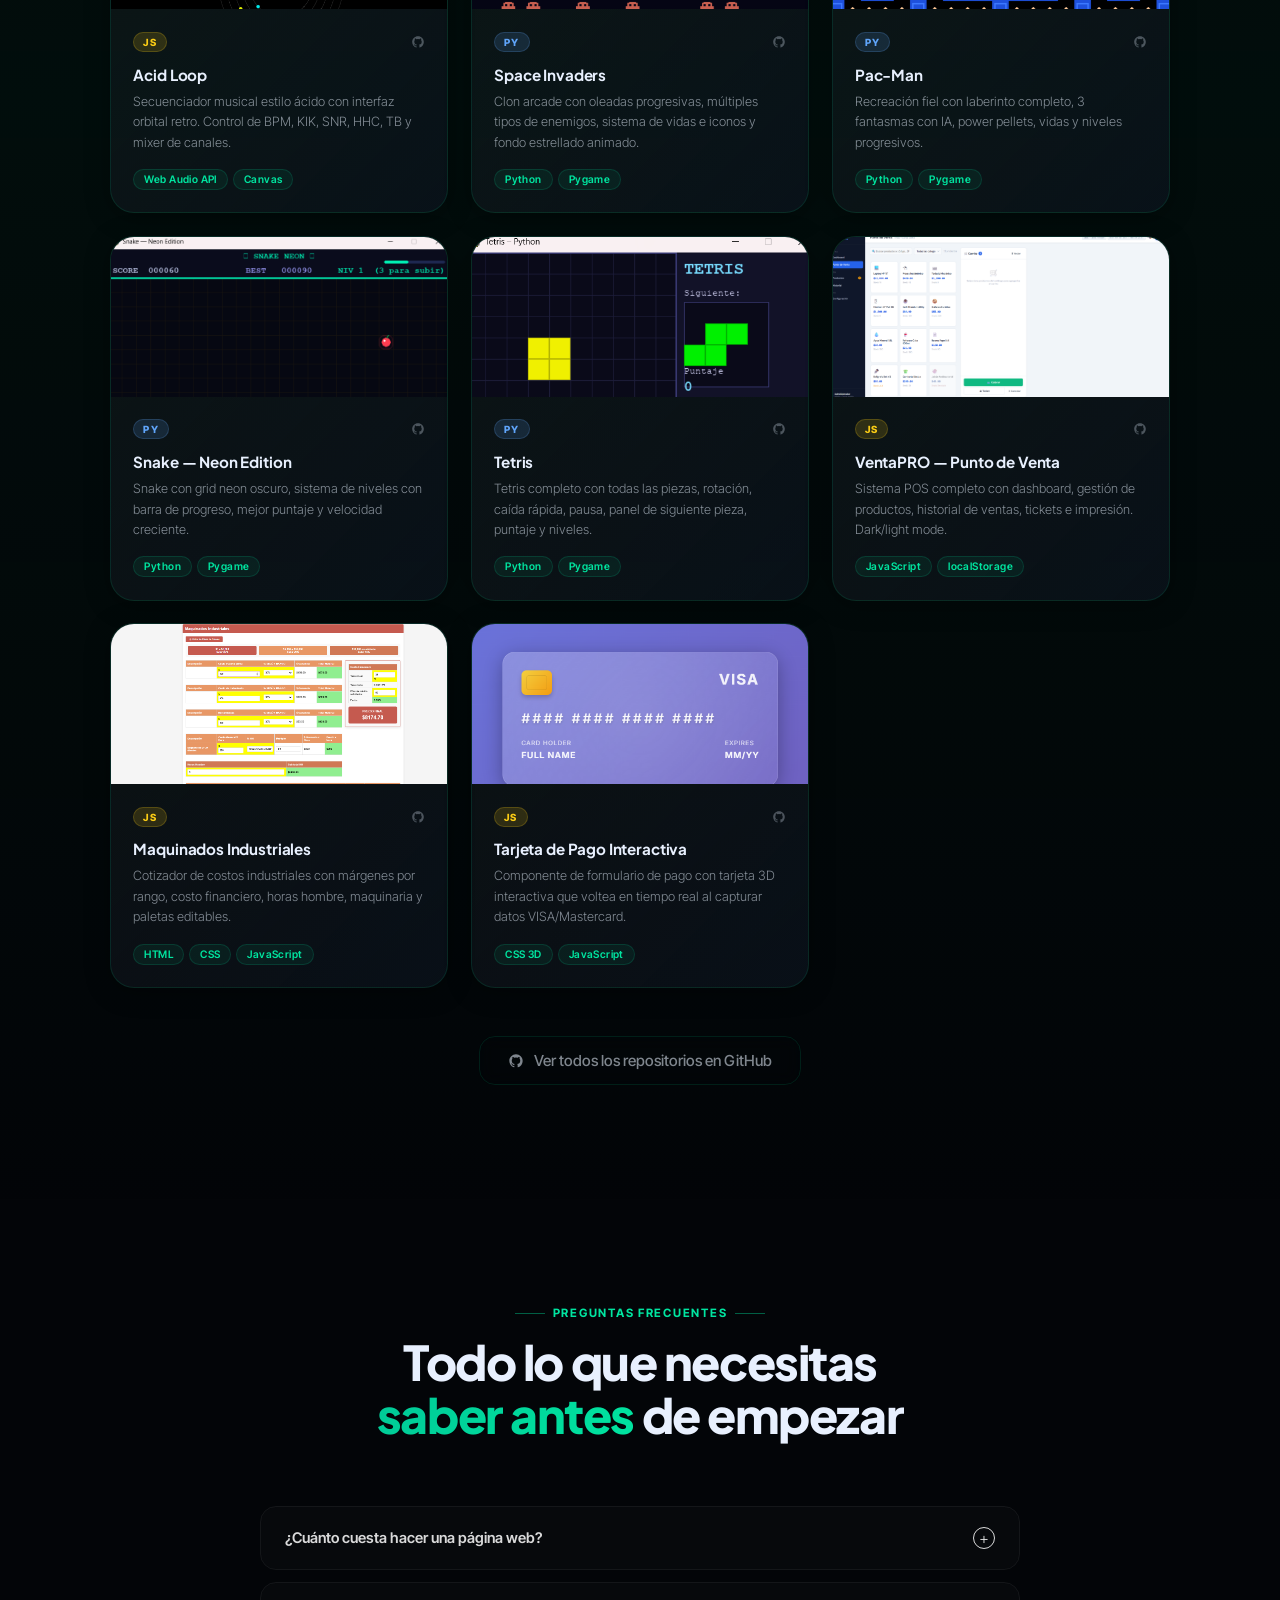
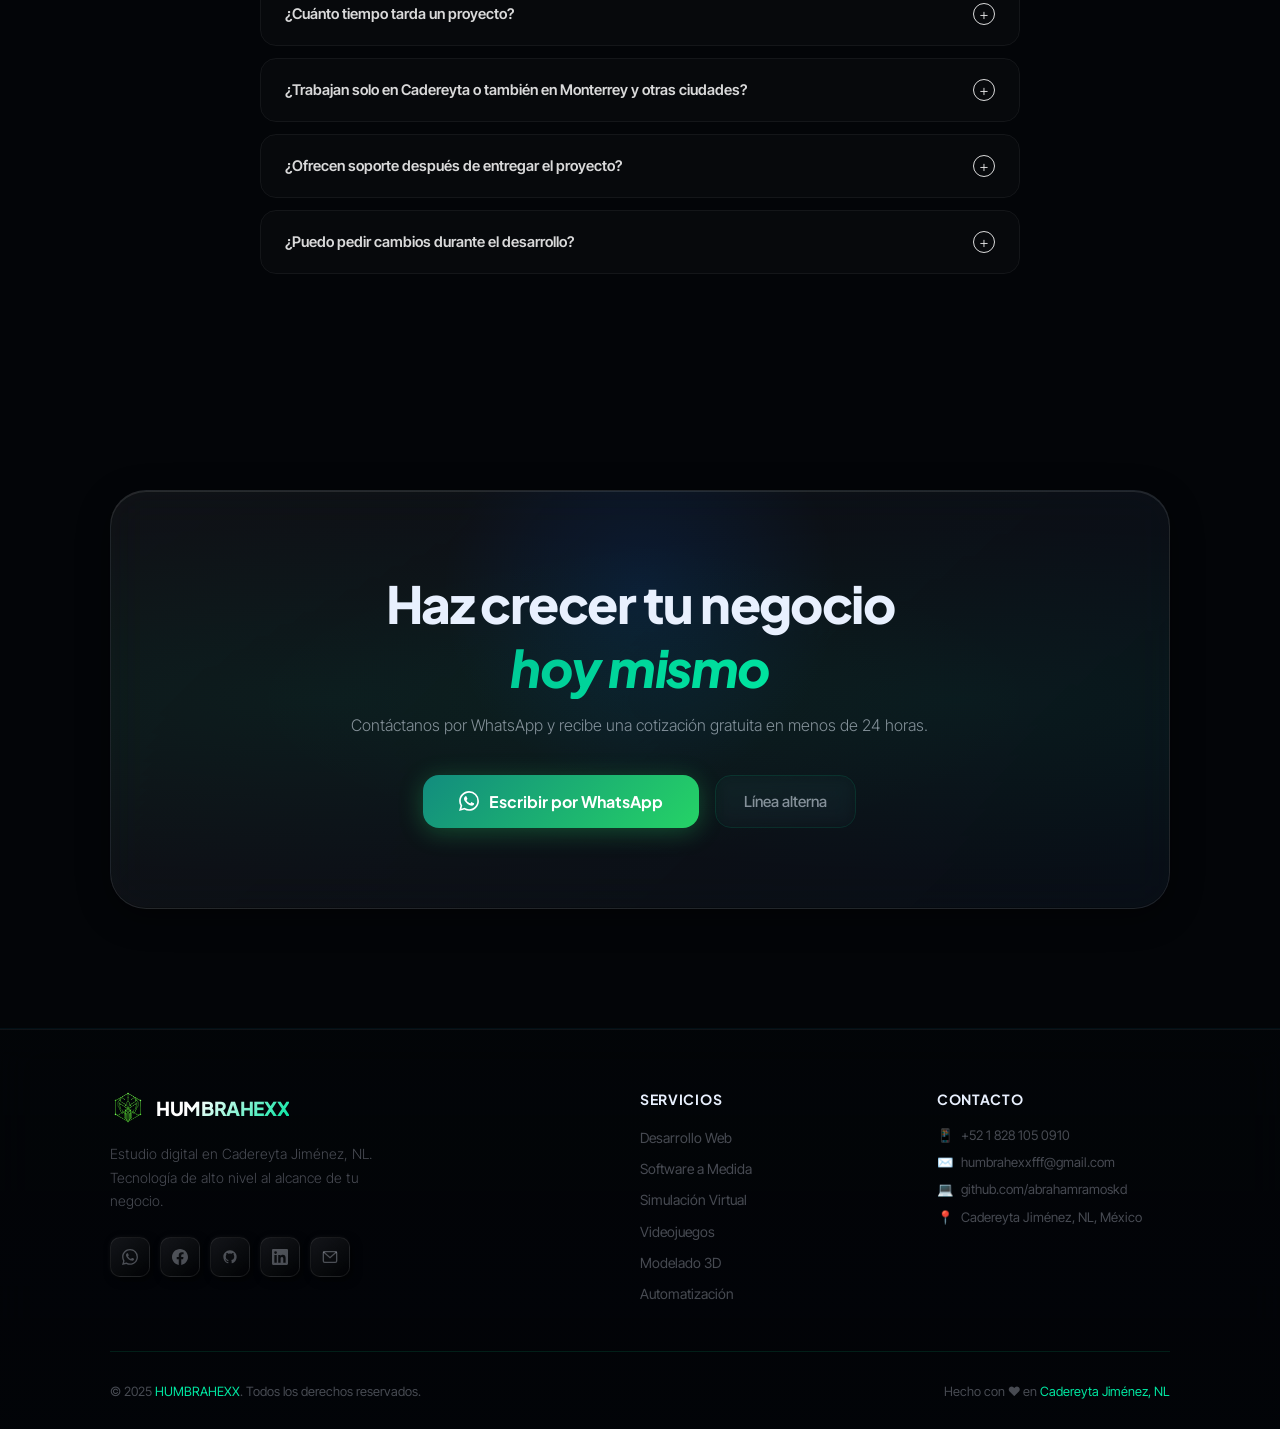
==== commit 1fb7f5c8: "Update index.html" ====
--- a/index.html
+++ b/index.html
@@ -1,20 +1,19 @@
 <!DOCTYPE html>
 <html lang="es">
 <head>
-   <!-- Google tag (gtag.js) -->
-<script async src="https://www.googletagmanager.com/gtag/js?id=G-HP5HNVT4C9"></script>
-<script>
-  window.dataLayer = window.dataLayer || [];
-  function gtag(){dataLayer.push(arguments);}
-  gtag('js', new Date());
-
-  gtag('config', 'G-HP5HNVT4C9');
-</script>
+  <!-- Google tag (gtag.js) -->
+  <script async src="https://www.googletagmanager.com/gtag/js?id=G-HP5HNVT4C9"></script>
+  <script>
+    window.dataLayer = window.dataLayer || [];
+    function gtag(){dataLayer.push(arguments);}
+    gtag('js', new Date());
+    gtag('config', 'G-HP5HNVT4C9');
+  </script>
   <meta charset="UTF-8" />
   <meta name="viewport" content="width=device-width, initial-scale=1.0" />
 
   <!-- ═══ SEO ═══════════════════════════════════════ -->
-  <title>ABRAHAM RAMOS| Desarrollo Web, Software y Simulación Virtual en Cadereyta Jiménez, NL</title>
+  <title>ABRAHAM RAMOS | Desarrollo Web, Software y Simulación Virtual en Cadereyta Jiménez, NL</title>
   <meta name="description" content="Agencia digital en Cadereyta Jiménez, Nuevo León. Desarrollo web, software a medida, videojuegos, simulación virtual y modelado 3D. ¡Transforma tu negocio hoy!" />
   <meta name="keywords" content="desarrollo web cadereyta, paginas web cadereyta, paginas web en cadereyta, pagina web cadereyta, pagina web, sitio web, sitio web cadereyta, negocios cadereyta, marketing digital nuevo leon, paginas web monterrey, web cadereyta, cade, cadereyta, ivality estudios, sistemas cadereyta, cadereyta jimenez, nl mexico, universidad cadereyta, humbrahexx, simulacion virtual, modelado 3d, videojuegos, SEO, posicionamiento web cadereyta, agencia digital cadereyta" />
   <meta name="geo.region" content="MX-NL" />
@@ -24,10 +23,6 @@
   <meta name="language" content="Spanish" />
   <meta name="revisit-after" content="7 days" />
   <meta name="rating" content="General" />
-  <meta name="category" content="Tecnología, Desarrollo Web, Software, Diseño Digital" />
-  <meta name="coverage" content="Cadereyta Jiménez, Nuevo León, México" />
-  <meta name="distribution" content="Global" />
-  <meta name="author" content="HUMBRAHEXX" />
   <meta name="robots" content="index, follow" />
   <link rel="canonical" href="https://ivalityestudios.com/" />
 
@@ -81,9 +76,335 @@
   <!-- ═══ Fonts ════════════════════════════════════ -->
   <link rel="preconnect" href="https://fonts.googleapis.com" />
   <link rel="preconnect" href="https://fonts.gstatic.com" crossorigin />
-<link href="https://fonts.googleapis.com/css2?family=Plus+Jakarta+Sans:ital,wght@0,300;0,400;0,500;0,600;0,700;0,800;1,300&family=Inter+Tight:ital,wght@0,300;0,400;0,500;0,600;0,700;0,800;1,300&display=swap" rel="stylesheet" />
+  <link href="https://fonts.googleapis.com/css2?family=Plus+Jakarta+Sans:ital,wght@0,300;0,400;0,500;0,600;0,700;0,800;1,300&family=Inter+Tight:ital,wght@0,300;0,400;0,500;0,600;0,700;0,800;1,300&display=swap" rel="stylesheet" />
+
   <!-- ═══ Stylesheet ════════════════════════════════ -->
   <link rel="stylesheet" href="css/styles.css" />
+
+  <!-- ═══ NUEVOS ESTILOS AÑADIDOS ════════════════════════════════ -->
+  <style>
+    /* ═══════════════════════════════════════
+       TRUST BAR — banda de logos/tecnologías
+    ═══════════════════════════════════════ */
+    .trust-bar {
+      padding: 1.5rem 0;
+      border-top: 1px solid rgba(255,255,255,0.06);
+      border-bottom: 1px solid rgba(255,255,255,0.06);
+      overflow: hidden;
+      position: relative;
+    }
+    .trust-bar::before,
+    .trust-bar::after {
+      content: '';
+      position: absolute;
+      top: 0; bottom: 0;
+      width: 80px;
+      z-index: 2;
+      pointer-events: none;
+    }
+    .trust-bar::before { left: 0; background: linear-gradient(to right, var(--bg, #0a0a0a), transparent); }
+    .trust-bar::after  { right: 0; background: linear-gradient(to left,  var(--bg, #0a0a0a), transparent); }
+
+    .trust-track {
+      display: flex;
+      gap: 2.5rem;
+      width: max-content;
+      animation: trust-scroll 28s linear infinite;
+    }
+    @keyframes trust-scroll {
+      from { transform: translateX(0); }
+      to   { transform: translateX(-50%); }
+    }
+    .trust-item {
+      display: flex;
+      align-items: center;
+      gap: 0.5rem;
+      white-space: nowrap;
+      font-size: 0.8rem;
+      font-weight: 600;
+      letter-spacing: 0.08em;
+      text-transform: uppercase;
+      color: rgba(255,255,255,0.35);
+      transition: color 0.3s;
+    }
+    .trust-item:hover { color: rgba(255,255,255,0.7); }
+    .trust-dot {
+      width: 5px; height: 5px;
+      border-radius: 50%;
+      background: currentColor;
+      opacity: 0.6;
+    }
+
+    /* ═══════════════════════════════════════
+       PROCESO — cómo trabajamos
+    ═══════════════════════════════════════ */
+    #proceso {
+      padding: 6rem 0;
+    }
+    .proceso-steps {
+      display: grid;
+      grid-template-columns: repeat(auto-fit, minmax(220px, 1fr));
+      gap: 1.5rem;
+      margin-top: 3rem;
+      position: relative;
+    }
+    .proceso-steps::before {
+      content: '';
+      position: absolute;
+      top: 2.5rem;
+      left: 5%;
+      right: 5%;
+      height: 1px;
+      background: linear-gradient(to right, transparent, rgba(255,255,255,0.12) 20%, rgba(255,255,255,0.12) 80%, transparent);
+      z-index: 0;
+    }
+    .paso-card {
+      position: relative;
+      z-index: 1;
+      background: rgba(255,255,255,0.03);
+      border: 1px solid rgba(255,255,255,0.07);
+      border-radius: 1.25rem;
+      padding: 2rem 1.5rem;
+      text-align: center;
+      transition: border-color 0.3s, transform 0.3s, background 0.3s;
+    }
+    .paso-card:hover {
+      border-color: rgba(0,200,150,0.4);
+      background: rgba(0,200,150,0.04);
+      transform: translateY(-6px);
+    }
+    .paso-num {
+      display: inline-flex;
+      align-items: center;
+      justify-content: center;
+      width: 48px; height: 48px;
+      border-radius: 50%;
+      background: rgba(0,200,150,0.12);
+      border: 1.5px solid rgba(0,200,150,0.35);
+      color: #00c896;
+      font-size: 1rem;
+      font-weight: 800;
+      margin-bottom: 1.25rem;
+    }
+    .paso-title {
+      font-size: 1rem;
+      font-weight: 700;
+      margin-bottom: 0.6rem;
+      color: rgba(255,255,255,0.9);
+    }
+    .paso-desc {
+      font-size: 0.85rem;
+      color: rgba(255,255,255,0.45);
+      line-height: 1.6;
+    }
+
+    /* ═══════════════════════════════════════
+       TESTIMONIOS
+    ═══════════════════════════════════════ */
+    #testimonios {
+      padding: 6rem 0;
+    }
+    .testimonios-grid {
+      display: grid;
+      grid-template-columns: repeat(auto-fit, minmax(280px, 1fr));
+      gap: 1.5rem;
+      margin-top: 3rem;
+    }
+    .testi-card {
+      background: rgba(255,255,255,0.03);
+      border: 1px solid rgba(255,255,255,0.07);
+      border-radius: 1.25rem;
+      padding: 2rem;
+      position: relative;
+      transition: border-color 0.3s, transform 0.3s;
+    }
+    .testi-card:hover {
+      border-color: rgba(0,200,150,0.3);
+      transform: translateY(-4px);
+    }
+    .testi-quote-icon {
+      font-size: 2.5rem;
+      line-height: 1;
+      color: rgba(0,200,150,0.4);
+      margin-bottom: 1rem;
+      display: block;
+    }
+    .testi-text {
+      font-size: 0.9rem;
+      line-height: 1.75;
+      color: rgba(255,255,255,0.65);
+      margin-bottom: 1.5rem;
+    }
+    .testi-author {
+      display: flex;
+      align-items: center;
+      gap: 0.75rem;
+    }
+    .testi-avatar {
+      width: 40px; height: 40px;
+      border-radius: 50%;
+      background: linear-gradient(135deg, #00c896, #00e5a0);
+      display: flex;
+      align-items: center;
+      justify-content: center;
+      font-weight: 800;
+      font-size: 0.9rem;
+      color: #0a0a0a;
+      flex-shrink: 0;
+    }
+    .testi-name {
+      font-size: 0.85rem;
+      font-weight: 700;
+      color: rgba(255,255,255,0.85);
+    }
+    .testi-role {
+      font-size: 0.75rem;
+      color: rgba(255,255,255,0.35);
+    }
+    .testi-stars {
+      margin-left: auto;
+      color: #ffd166;
+      font-size: 0.8rem;
+      letter-spacing: 2px;
+    }
+
+    /* ═══════════════════════════════════════
+       FAQ
+    ═══════════════════════════════════════ */
+    #faq {
+      padding: 6rem 0;
+    }
+    .faq-list {
+      max-width: 760px;
+      margin: 3rem auto 0;
+      display: flex;
+      flex-direction: column;
+      gap: 0.75rem;
+    }
+    .faq-item {
+      border: 1px solid rgba(255,255,255,0.07);
+      border-radius: 1rem;
+      overflow: hidden;
+      transition: border-color 0.3s;
+    }
+    .faq-item.open {
+      border-color: rgba(0,200,150,0.3);
+    }
+    .faq-q {
+      display: flex;
+      align-items: center;
+      justify-content: space-between;
+      gap: 1rem;
+      padding: 1.25rem 1.5rem;
+      cursor: pointer;
+      font-size: 0.92rem;
+      font-weight: 600;
+      color: rgba(255,255,255,0.85);
+      background: rgba(255,255,255,0.02);
+      transition: background 0.2s, color 0.2s;
+      user-select: none;
+    }
+    .faq-q:hover { background: rgba(255,255,255,0.05); }
+    .faq-item.open .faq-q { color: #00c896; }
+    .faq-icon {
+      width: 22px; height: 22px;
+      border-radius: 50%;
+      border: 1.5px solid currentColor;
+      display: flex;
+      align-items: center;
+      justify-content: center;
+      flex-shrink: 0;
+      font-size: 1rem;
+      font-weight: 300;
+      transition: transform 0.3s, border-color 0.3s;
+    }
+    .faq-item.open .faq-icon { transform: rotate(45deg); }
+    .faq-a {
+      max-height: 0;
+      overflow: hidden;
+      transition: max-height 0.4s ease, padding 0.3s;
+      font-size: 0.87rem;
+      color: rgba(255,255,255,0.5);
+      line-height: 1.75;
+      padding: 0 1.5rem;
+    }
+    .faq-item.open .faq-a {
+      max-height: 300px;
+      padding: 0 1.5rem 1.25rem;
+    }
+
+    /* ═══════════════════════════════════════
+       HERO STATS — mejora visual
+    ═══════════════════════════════════════ */
+    .hero-stats {
+      display: flex;
+      gap: 2.5rem;
+      flex-wrap: wrap;
+      margin-top: 2.5rem;
+      padding-top: 2rem;
+      border-top: 1px solid rgba(255,255,255,0.08);
+    }
+    .hero-stat-value {
+      font-size: 2rem;
+      font-weight: 800;
+      background: linear-gradient(135deg, #00c896, #00e5a0);
+      -webkit-background-clip: text;
+      -webkit-text-fill-color: transparent;
+    }
+    .hero-stat-label {
+      font-size: 0.78rem;
+      text-transform: uppercase;
+      letter-spacing: 0.1em;
+      color: rgba(255,255,255,0.38);
+      font-weight: 600;
+      margin-top: 0.2rem;
+    }
+
+    /* ═══════════════════════════════════════
+       SOCIAL PROOF BADGE en hero
+    ═══════════════════════════════════════ */
+    .hero-social-proof {
+      display: inline-flex;
+      align-items: center;
+      gap: 0.6rem;
+      background: rgba(0,200,150,0.08);
+      border: 1px solid rgba(0,200,150,0.2);
+      border-radius: 999px;
+      padding: 0.4rem 1rem 0.4rem 0.5rem;
+      margin-top: 1.5rem;
+      font-size: 0.78rem;
+      color: rgba(255,255,255,0.6);
+    }
+    .hero-social-proof .avatars {
+      display: flex;
+    }
+    .hero-social-proof .av {
+      width: 26px; height: 26px;
+      border-radius: 50%;
+      background: linear-gradient(135deg, #00c896, #5f7fff);
+      border: 2px solid #0a0a0a;
+      margin-right: -8px;
+      font-size: 0.6rem;
+      font-weight: 800;
+      color: #0a0a0a;
+      display: flex;
+      align-items: center;
+      justify-content: center;
+    }
+    .hero-social-proof strong {
+      color: #00c896;
+      font-weight: 700;
+    }
+    .hero-social-proof .av:last-child { margin-right: 8px; }
+
+    /* ═══════════════════════════════════════
+       RESPONSIVE FIXES
+    ═══════════════════════════════════════ */
+    @media (max-width: 600px) {
+      .proceso-steps::before { display: none; }
+      .testimonios-grid { grid-template-columns: 1fr; }
+    }
+  </style>
 </head>
 
 <body>
@@ -109,13 +430,15 @@
 
   <ul class="nav-links" role="list">
     <li><a href="#servicios">Servicios</a></li>
+    <li><a href="#proceso">Proceso</a></li>
     <li><a href="#beneficios">Beneficios</a></li>
     <li><a href="#portafolio">Portafolio</a></li>
     <li><a href="#showreel">Demos</a></li>
+    <li><a href="#testimonios">Clientes</a></li>
     <li><a href="#nosotros">Nosotros</a></li>
     <li><a href="#repos">Repositorios</a></li>
     <li>
-      <a href="https://wa.me/528281050910?text=Hola%2C%20quiero%20solicitar%20una%20cotizaci%C3%B3n" 
+      <a href="https://wa.me/528281050910?text=Hola%2C%20quiero%20solicitar%20una%20cotizaci%C3%B3n"
          target="_blank" rel="noopener" class="nav-cta">Cotizar</a>
     </li>
   </ul>
@@ -143,15 +466,25 @@
     </h1>
 
     <p class="hero-subtitle">
-      Somos una agencia digital especializada en soluciones tecnológicas para empresas locales y nacionales. 
+      Somos una agencia digital especializada en soluciones tecnológicas para empresas locales y nacionales.
       Desde páginas web hasta videojuegos y simulación virtual.
     </p>
 
+    <!-- ★ NUEVO: Social proof badge -->
+    <div class="hero-social-proof">
+      <div class="avatars">
+        <div class="av">JR</div>
+        <div class="av">MP</div>
+        <div class="av">AL</div>
+      </div>
+      <span>Más de <strong>30 clientes</strong> confían en nosotros</span>
+    </div>
+
     <div class="hero-actions">
-      <a href="https://wa.me/528281050910?text=Hola%2C%20me%20interesa%20una%20cotizaci%C3%B3n" 
+      <a href="https://wa.me/528281050910?text=Hola%2C%20me%20interesa%20una%20cotizaci%C3%B3n"
          target="_blank" rel="noopener" class="btn-primary">
         <svg width="16" height="16" viewBox="0 0 24 24" fill="none" stroke="currentColor" stroke-width="2.5"><path d="M21 15a2 2 0 0 1-2 2H7l-4 4V5a2 2 0 0 1 2-2h14a2 2 0 0 1 2 2z"/></svg>
-        Solicitar Cotización
+        Solicitar Cotización Gratis
       </a>
       <a href="#portafolio" class="btn-secondary">
         Ver Portafolio
@@ -159,22 +492,65 @@
       </a>
     </div>
 
+    <!-- ★ MEJORADO: Stats con separador visual -->
     <div class="hero-stats">
       <div class="hero-stat">
         <div class="hero-stat-value"><span data-count="50" data-suffix="+">50+</span></div>
-        <div class="hero-stat-label">Proyectos</div>
+        <div class="hero-stat-label">Proyectos entregados</div>
       </div>
       <div class="hero-stat">
         <div class="hero-stat-value"><span data-count="30" data-suffix="+">30+</span></div>
-        <div class="hero-stat-label">Clientes</div>
+        <div class="hero-stat-label">Clientes satisfechos</div>
+      </div>
+      <div class="hero-stat">
+        <div class="hero-stat-value"><span data-count="3" data-suffix="+">3+</span></div>
+        <div class="hero-stat-label">Años de experiencia</div>
       </div>
       <div class="hero-stat">
         <div class="hero-stat-value"><span data-count="6" data-suffix="">6</span></div>
-        <div class="hero-stat-label">Servicios</div>
+        <div class="hero-stat-label">Servicios especializados</div>
       </div>
     </div>
   </div>
 </header>
+
+<!-- ═══════════════════════════════════════════════
+     ★ NUEVO: TRUST BAR — tecnologías / stack
+════════════════════════════════════════════════ -->
+<div class="trust-bar" aria-hidden="true">
+  <div class="trust-track">
+    <!-- primera copia -->
+    <span class="trust-item"><span class="trust-dot"></span>ASP.NET</span>
+    <span class="trust-item"><span class="trust-dot"></span>Python</span>
+    <span class="trust-item"><span class="trust-dot"></span>JavaScript</span>
+    <span class="trust-item"><span class="trust-dot"></span>Unity 3D</span>
+    <span class="trust-item"><span class="trust-dot"></span>Blender</span>
+    <span class="trust-item"><span class="trust-dot"></span>AWS</span>
+    <span class="trust-item"><span class="trust-dot"></span>React</span>
+    <span class="trust-item"><span class="trust-dot"></span>Node.js</span>
+    <span class="trust-item"><span class="trust-dot"></span>SQL Server</span>
+    <span class="trust-item"><span class="trust-dot"></span>WebGL</span>
+    <span class="trust-item"><span class="trust-dot"></span>Canvas API</span>
+    <span class="trust-item"><span class="trust-dot"></span>Pygame</span>
+    <span class="trust-item"><span class="trust-dot"></span>SEO Local</span>
+    <span class="trust-item"><span class="trust-dot"></span>VR / XR</span>
+    <!-- segunda copia para loop infinito -->
+    <span class="trust-item"><span class="trust-dot"></span>ASP.NET</span>
+    <span class="trust-item"><span class="trust-dot"></span>Python</span>
+    <span class="trust-item"><span class="trust-dot"></span>JavaScript</span>
+    <span class="trust-item"><span class="trust-dot"></span>Unity 3D</span>
+    <span class="trust-item"><span class="trust-dot"></span>Blender</span>
+    <span class="trust-item"><span class="trust-dot"></span>AWS</span>
+    <span class="trust-item"><span class="trust-dot"></span>React</span>
+    <span class="trust-item"><span class="trust-dot"></span>Node.js</span>
+    <span class="trust-item"><span class="trust-dot"></span>SQL Server</span>
+    <span class="trust-item"><span class="trust-dot"></span>WebGL</span>
+    <span class="trust-item"><span class="trust-dot"></span>Canvas API</span>
+    <span class="trust-item"><span class="trust-dot"></span>Pygame</span>
+    <span class="trust-item"><span class="trust-dot"></span>SEO Local</span>
+    <span class="trust-item"><span class="trust-dot"></span>VR / XR</span>
+  </div>
+</div>
 
 <!-- ═══════════════════════════════════════════════
      SERVICIOS
@@ -189,7 +565,6 @@
 
     <div class="services-grid">
 
-      <!-- Desarrollo Web -->
       <article class="service-card reveal reveal-delay-1">
         <div class="service-icon-wrap">🌐</div>
         <h3 class="service-name">Desarrollo Web</h3>
@@ -197,7 +572,6 @@
         <div class="service-arrow">→</div>
       </article>
 
-      <!-- Software -->
       <article class="service-card reveal reveal-delay-2">
         <div class="service-icon-wrap">⚙️</div>
         <h3 class="service-name">Desarrollo de Software</h3>
@@ -205,7 +579,6 @@
         <div class="service-arrow">→</div>
       </article>
 
-      <!-- Simulación Virtual -->
       <article class="service-card reveal reveal-delay-3">
         <div class="service-icon-wrap">🥽</div>
         <h3 class="service-name">Simulación Virtual</h3>
@@ -213,7 +586,6 @@
         <div class="service-arrow">→</div>
       </article>
 
-      <!-- Videojuegos -->
       <article class="service-card reveal reveal-delay-1">
         <div class="service-icon-wrap">🎮</div>
         <h3 class="service-name">Desarrollo de Videojuegos</h3>
@@ -221,7 +593,6 @@
         <div class="service-arrow">→</div>
       </article>
 
-      <!-- Modelado 3D -->
       <article class="service-card reveal reveal-delay-2">
         <div class="service-icon-wrap">🧊</div>
         <h3 class="service-name">Modelado y Escaneo 3D</h3>
@@ -229,7 +600,6 @@
         <div class="service-arrow">→</div>
       </article>
 
-      <!-- Automatización -->
       <article class="service-card reveal reveal-delay-3">
         <div class="service-icon-wrap">🤖</div>
         <h3 class="service-name">Automatización Empresarial</h3>
@@ -248,7 +618,6 @@
   <div class="container">
     <div class="benefits-layout">
 
-      <!-- Visual Stats -->
       <div class="benefits-visual reveal">
         <div class="benefits-card-main">
           <div class="benefit-number" data-count="98" data-suffix="%">98%</div>
@@ -268,13 +637,12 @@
             </div>
             <div class="mini-card">
               <div class="mini-card-value" data-count="15" data-suffix="">15</div>
-              <div class="mini-card-label">Días promedio</div>
+              <div class="mini-card-label">Días promedio entrega</div>
             </div>
           </div>
         </div>
       </div>
 
-      <!-- Benefits List -->
       <div class="benefits-list">
         <header class="section-header" style="text-align:left; margin-bottom:2rem;">
           <p class="section-tag">Por qué elegirnos</p>
@@ -312,6 +680,47 @@
             <p class="benefit-text-desc">Soluciones modernas: VR, 3D, IA aplicada y software empresarial al alcance de negocios locales.</p>
           </div>
         </div>
+      </div>
+
+    </div>
+  </div>
+</section>
+
+<!-- ═══════════════════════════════════════════════
+     ★ NUEVO: PROCESO — cómo trabajamos
+════════════════════════════════════════════════ -->
+<section id="proceso" aria-labelledby="proceso-title">
+  <div class="container">
+    <header class="section-header reveal">
+      <p class="section-tag">Cómo trabajamos</p>
+      <h2 class="section-title" id="proceso-title">De la idea al <em>producto</em><br>en 4 pasos</h2>
+      <p class="section-subtitle">Un proceso claro, sin sorpresas, con entregas reales en cada etapa.</p>
+    </header>
+
+    <div class="proceso-steps">
+
+      <div class="paso-card reveal reveal-delay-1">
+        <div class="paso-num">01</div>
+        <p class="paso-title">Diagnóstico gratuito</p>
+        <p class="paso-desc">Analizamos tu negocio, tus metas y qué tecnología realmente necesitas. Sin rodeos, sin ventas innecesarias.</p>
+      </div>
+
+      <div class="paso-card reveal reveal-delay-2">
+        <div class="paso-num">02</div>
+        <p class="paso-title">Propuesta y cotización</p>
+        <p class="paso-desc">Te presentamos un plan detallado con tiempos, costos y alcance. Cotización sin compromiso en menos de 24 h.</p>
+      </div>
+
+      <div class="paso-card reveal reveal-delay-3">
+        <div class="paso-num">03</div>
+        <p class="paso-title">Desarrollo iterativo</p>
+        <p class="paso-desc">Construimos con entregas parciales para que veas el avance. Tu feedback forma parte del proceso en todo momento.</p>
+      </div>
+
+      <div class="paso-card reveal reveal-delay-4">
+        <div class="paso-num">04</div>
+        <p class="paso-title">Lanzamiento y soporte</p>
+        <p class="paso-desc">Publicamos tu proyecto, te capacitamos y te acompañamos después del lanzamiento. No desaparecemos al entregar.</p>
       </div>
 
     </div>
@@ -404,7 +813,6 @@
       <span class="showreel-count">10 demos disponibles</span>
     </div>
 
-    <!-- Featured Video -->
     <div class="showreel-featured reveal" id="featured-video-wrap">
       <video id="featured-video" muted playsinline loop preload="metadata"
              src="assets/videos/recorridovirtual.mp4"
@@ -417,7 +825,6 @@
       <div class="video-play-btn" aria-hidden="true">▶</div>
     </div>
 
-    <!-- Demo Grid -->
     <div class="showreel-grid" id="showreel-grid">
 
       <div class="demo-card active reveal reveal-delay-1"
@@ -485,7 +892,6 @@
         <div class="demo-play-icon">▶</div>
       </div>
 
-      <!-- ── 5 VIDEOS NUEVOS ── -->
       <div class="demo-card reveal reveal-delay-1"
            data-src="assets/videos/animacion_en_galeria.mp4"
            data-title="Animación en Galería"
@@ -556,6 +962,62 @@
 </section>
 
 <!-- ═══════════════════════════════════════════════
+     ★ NUEVO: TESTIMONIOS
+════════════════════════════════════════════════ -->
+<section id="testimonios" aria-labelledby="testimonios-title">
+  <div class="container">
+    <header class="section-header reveal">
+      <p class="section-tag">Lo que dicen nuestros clientes</p>
+      <h2 class="section-title" id="testimonios-title">Resultados que <em>se sienten</em><br>en el negocio</h2>
+      <p class="section-subtitle">Empresas de Cadereyta, Monterrey y zona metropolitana que ya crecen con nosotros.</p>
+    </header>
+
+    <div class="testimonios-grid">
+
+      <div class="testi-card reveal reveal-delay-1">
+        <span class="testi-quote-icon">"</span>
+        <p class="testi-text">El sistema de almacén que desarrollaron para FLEX-TEC cambió completamente nuestra operación. Ahora tenemos control total del inventario en tiempo real. Fue una inversión que se pagó sola en menos de 3 meses.</p>
+        <div class="testi-author">
+          <div class="testi-avatar">JR</div>
+          <div>
+            <p class="testi-name">Jefe de Operaciones</p>
+            <p class="testi-role">FLEX-TEC México · Software Empresarial</p>
+          </div>
+          <div class="testi-stars">★★★★★</div>
+        </div>
+      </div>
+
+      <div class="testi-card reveal reveal-delay-2">
+        <span class="testi-quote-icon">"</span>
+        <p class="testi-text">Necesitábamos un sitio web que transmitiera confianza industrial. Abraham entendió exactamente lo que queríamos y entregó algo que supera lo que esperábamos. Los clientes ahora nos encuentran en Google sin problema.</p>
+        <div class="testi-author">
+          <div class="testi-avatar">AL</div>
+          <div>
+            <p class="testi-name">Director Comercial</p>
+            <p class="testi-role">APC Lubricantes · Desarrollo Web</p>
+          </div>
+          <div class="testi-stars">★★★★★</div>
+        </div>
+      </div>
+
+      <div class="testi-card reveal reveal-delay-3">
+        <span class="testi-quote-icon">"</span>
+        <p class="testi-text">El sistema de punto de venta VentaPRO es exactamente lo que un negocio local necesita. Fácil de usar, con reportes claros y soporte inmediato. Lo recomendaría sin pensarlo dos veces.</p>
+        <div class="testi-author">
+          <div class="testi-avatar">MP</div>
+          <div>
+            <p class="testi-name">Propietaria</p>
+            <p class="testi-role">Comercio Local, Cadereyta · Software POS</p>
+          </div>
+          <div class="testi-stars">★★★★★</div>
+        </div>
+      </div>
+
+    </div>
+  </div>
+</section>
+
+<!-- ═══════════════════════════════════════════════
      NOSOTROS
 ════════════════════════════════════════════════ -->
 <section id="nosotros" aria-labelledby="nosotros-title">
@@ -592,11 +1054,9 @@
         <div class="about-map reveal reveal-delay-4">
           <iframe
             src="https://www.google.com/maps/embed?pb=!1m18!1m12!1m3!1d57546.16!2d-99.9972!3d25.5927!2m3!1f0!2f0!3f0!3m2!1i1024!2i768!4f13.1!3m3!1m2!1s0x866250e3c53b04bd%3A0xa3219d56b7af3b6!2sCadereyta%20Jim%C3%A9nez%2C%20Nuevo%20Le%C3%B3n!5e0!3m2!1ses!2smx!4v1"
-            width="100%"
-            height="220"
+            width="100%" height="220"
             style="border:0; border-radius:16px; opacity:0.85; filter: saturate(0.7) hue-rotate(185deg) brightness(0.8);"
-            allowfullscreen=""
-            loading="lazy"
+            allowfullscreen="" loading="lazy"
             referrerpolicy="no-referrer-when-downgrade"
             title="Ubicación Cadereyta Jiménez, NL"
             aria-label="Mapa de Cadereyta Jiménez, Nuevo León"
@@ -629,7 +1089,6 @@
       <p class="section-subtitle">Desde videojuegos y visualizaciones hasta sistemas y herramientas de productividad.</p>
     </header>
 
-    <!-- Filtros -->
     <div class="repos-filters reveal">
       <button class="repo-filter active" data-filter="all">Todos</button>
       <button class="repo-filter" data-filter="web">Web / Canvas</button>
@@ -639,15 +1098,11 @@
 
     <div class="repos-grid">
 
-      <!-- CursorPro — Arte Generativo -->
       <article class="repo-card reveal reveal-delay-1" data-cat="web">
         <div class="repo-card-preview repo-preview-iframe repo-preview-srcdoc">
           <iframe
             srcdoc="<!DOCTYPE html><html><head><meta charset='UTF-8'><style>body,html{margin:0;padding:0;overflow:hidden;background:#000}canvas{width:100%;height:100vh}#controls{position:absolute;top:6px;left:6px;background:rgba(255,255,255,0.15);padding:6px 8px;border-radius:6px;backdrop-filter:blur(8px)}button{margin:2px;padding:3px 7px;background:#4CAF50;color:#fff;border:none;border-radius:4px;cursor:pointer;font-size:10px}</style></head><body><canvas id='art-canvas'></canvas><div id='controls'><button id='color-btn'>Paleta</button><button id='reset-btn'>Reset</button></div><script>const canvas=document.getElementById('art-canvas'),ctx=canvas.getContext('2d');canvas.width=window.innerWidth;canvas.height=window.innerHeight;const palettes=[['#FF6B6B','#4ECDC4','#45B7D1','#FDCB6E','#6C5CE7'],['#FF00FF','#00FFFF','#FFFF00','#FF0000','#0000FF'],['#f72585','#7209b7','#3a0ca3','#4361ee','#4cc9f0'],['#ffbe0b','#fb5607','#ff006e','#8338ec','#3a86ff'],['#ffcdb2','#ffb4a2','#e5989b','#b5838d','#6d6875'],['#ff9f1c','#ffbf69','#cbf3f0','#2ec4b6','#fff']];let pi=0,particles=[];class P{constructor(x,y,c){this.x=x;this.y=y;this.size=Math.random()*10+1;this.sx=Math.random()*3-1.5;this.sy=Math.random()*3-1.5;this.color=c;this.opacity=1;}update(){this.x+=this.sx;this.y+=this.sy;if(this.size>0.2)this.size-=0.1;this.opacity-=0.01;}draw(){ctx.beginPath();ctx.fillStyle=this.color;ctx.globalAlpha=this.opacity;ctx.arc(this.x,this.y,this.size,0,Math.PI*2);ctx.fill();ctx.globalAlpha=1;}}function spawn(x,y){for(let i=0;i<30;i++){const c=palettes[pi][Math.floor(Math.random()*palettes[pi].length)];particles.push(new P(x,y,c));}}function loop(){ctx.clearRect(0,0,canvas.width,canvas.height);particles=particles.filter(p=>{p.update();p.draw();return p.opacity>0;});requestAnimationFrame(loop);}canvas.addEventListener('mousemove',e=>spawn(e.clientX,e.clientY));canvas.addEventListener('click',e=>spawn(e.clientX,e.clientY));document.getElementById('color-btn').addEventListener('click',()=>pi=(pi+1)%palettes.length);document.getElementById('reset-btn').addEventListener('click',()=>particles=[]);loop();<\/script></body></html>"
-            tabindex="-1"
-            scrolling="no"
-            style="pointer-events:auto;"
-          ></iframe>
+            tabindex="-1" scrolling="no" style="pointer-events:auto;"></iframe>
           <a href="https://abrahamramoskd.github.io/cursorpro/" target="_blank" rel="noopener" class="iframe-visit-btn" aria-label="Abrir proyecto">↗</a>
         </div>
         <div class="repo-card-body">
@@ -663,7 +1118,6 @@
         </div>
       </article>
 
-      <!-- CSS Animations -->
       <article class="repo-card reveal reveal-delay-2" data-cat="web">
         <div class="repo-card-preview repo-preview-img">
           <img src="assets/images/css-animations.png" alt="CSS Animations Collection" loading="lazy" />
@@ -682,7 +1136,6 @@
         </div>
       </article>
 
-      <!-- Panel Académico -->
       <article class="repo-card reveal reveal-delay-3" data-cat="systems">
         <div class="repo-card-preview repo-preview-img">
           <img src="assets/images/plataforma-empresarial.png" alt="Plataforma Empresarial" loading="lazy" />
@@ -701,7 +1154,6 @@
         </div>
       </article>
 
-      <!-- Acid Loop -->
       <article class="repo-card reveal reveal-delay-1" data-cat="web">
         <div class="repo-card-preview repo-preview-img">
           <img src="assets/images/acid-loop.png" alt="Acid Loop" loading="lazy" />
@@ -720,7 +1172,6 @@
         </div>
       </article>
 
-      <!-- Space Invaders -->
       <article class="repo-card reveal reveal-delay-2" data-cat="games">
         <div class="repo-card-preview repo-preview-img">
           <img src="assets/images/space-onvaders.png" alt="Space Invaders" loading="lazy" />
@@ -738,7 +1189,6 @@
         </div>
       </article>
 
-      <!-- Pac-Man -->
       <article class="repo-card reveal reveal-delay-3" data-cat="games">
         <div class="repo-card-preview repo-preview-img">
           <img src="assets/images/pac-man.png" alt="Pac-Man" loading="lazy" />
@@ -756,7 +1206,6 @@
         </div>
       </article>
 
-      <!-- Snake Neon -->
       <article class="repo-card reveal reveal-delay-1" data-cat="games">
         <div class="repo-card-preview repo-preview-img">
           <img src="assets/images/snake.png" alt="Snake Neon Edition" loading="lazy" />
@@ -774,7 +1223,6 @@
         </div>
       </article>
 
-      <!-- Tetris -->
       <article class="repo-card reveal reveal-delay-2" data-cat="games">
         <div class="repo-card-preview repo-preview-img">
           <img src="assets/images/tetris.png" alt="Tetris" loading="lazy" />
@@ -792,7 +1240,6 @@
         </div>
       </article>
 
-      <!-- RRHH Sistema -->
       <article class="repo-card reveal reveal-delay-3" data-cat="systems">
         <div class="repo-card-preview repo-preview-img">
           <img src="assets/images/ventapro.png" alt="VentaPRO" loading="lazy" />
@@ -811,7 +1258,6 @@
         </div>
       </article>
 
-      <!-- Maquinados -->
       <article class="repo-card reveal reveal-delay-1" data-cat="systems">
         <div class="repo-card-preview repo-preview-img">
           <img src="assets/images/maquinados.png" alt="Maquinados Industriales" loading="lazy" />
@@ -830,7 +1276,6 @@
         </div>
       </article>
 
-      <!-- Tarjeta de Pago -->
       <article class="repo-card reveal reveal-delay-2" data-cat="web">
         <div class="repo-card-preview repo-preview-img">
           <img src="assets/images/tarjeta.png" alt="Tarjeta de Pago" loading="lazy" />
@@ -858,6 +1303,72 @@
       </a>
     </div>
 
+  </div>
+</section>
+
+<!-- ═══════════════════════════════════════════════
+     ★ NUEVO: FAQ
+════════════════════════════════════════════════ -->
+<section id="faq" aria-labelledby="faq-title">
+  <div class="container">
+    <header class="section-header reveal">
+      <p class="section-tag">Preguntas frecuentes</p>
+      <h2 class="section-title" id="faq-title">Todo lo que necesitas<br><em>saber antes</em> de empezar</h2>
+    </header>
+
+    <div class="faq-list" role="list">
+
+      <div class="faq-item reveal reveal-delay-1" role="listitem">
+        <div class="faq-q" role="button" tabindex="0" aria-expanded="false">
+          ¿Cuánto cuesta hacer una página web?
+          <span class="faq-icon">+</span>
+        </div>
+        <div class="faq-a">
+          Depende del tipo de proyecto. Una landing page básica puede partir desde $3,000 MXN, mientras que una tienda en línea o un sistema empresarial puede ir desde $15,000 MXN. Te enviamos una cotización gratis y sin compromiso en menos de 24 horas. Escríbenos por WhatsApp y con gusto hacemos el diagnóstico.
+        </div>
+      </div>
+
+      <div class="faq-item reveal reveal-delay-2" role="listitem">
+        <div class="faq-q" role="button" tabindex="0" aria-expanded="false">
+          ¿Cuánto tiempo tarda un proyecto?
+          <span class="faq-icon">+</span>
+        </div>
+        <div class="faq-a">
+          Un sitio web o landing page estándar tiene un tiempo promedio de entrega de 7 a 15 días. Los sistemas empresariales o proyectos complejos (software, videojuegos, VR) pueden tomar entre 4 y 12 semanas según el alcance. Siempre acordamos tiempos reales antes de empezar, sin promesas vacías.
+        </div>
+      </div>
+
+      <div class="faq-item reveal reveal-delay-3" role="listitem">
+        <div class="faq-q" role="button" tabindex="0" aria-expanded="false">
+          ¿Trabajan solo en Cadereyta o también en Monterrey y otras ciudades?
+          <span class="faq-icon">+</span>
+        </div>
+        <div class="faq-a">
+          Tenemos base en Cadereyta Jiménez pero trabajamos con clientes de toda la zona metropolitana de Monterrey y también con empresas de todo México de forma remota. La distancia no es obstáculo; coordinamos todo por videollamada, WhatsApp y entregas digitales.
+        </div>
+      </div>
+
+      <div class="faq-item reveal reveal-delay-1" role="listitem">
+        <div class="faq-q" role="button" tabindex="0" aria-expanded="false">
+          ¿Ofrecen soporte después de entregar el proyecto?
+          <span class="faq-icon">+</span>
+        </div>
+        <div class="faq-a">
+          Sí. No desaparecemos al entregar. Incluimos un periodo de soporte post-entrega en todos nuestros proyectos, y podemos extenderlo con planes de mantenimiento mensuales. Tu negocio no se puede quedar sin soporte, y lo tomamos en serio.
+        </div>
+      </div>
+
+      <div class="faq-item reveal reveal-delay-2" role="listitem">
+        <div class="faq-q" role="button" tabindex="0" aria-expanded="false">
+          ¿Puedo pedir cambios durante el desarrollo?
+          <span class="faq-icon">+</span>
+        </div>
+        <div class="faq-a">
+          Absolutamente. Trabajamos de forma iterativa con entregas parciales para que puedas ver el avance y hacer ajustes en el camino. Queremos que el resultado final sea exactamente lo que necesitas, no simplemente lo que describiste al principio.
+        </div>
+      </div>
+
+    </div>
   </div>
 </section>
 
@@ -873,12 +1384,12 @@
       </h2>
       <p class="cta-subtitle">Contáctanos por WhatsApp y recibe una cotización gratuita en menos de 24 horas.</p>
       <div class="cta-actions">
-        <a href="https://wa.me/528281050910?text=Hola%2C%20quiero%20una%20cotizaci%C3%B3n%20para%20mi%20negocio" 
+        <a href="https://wa.me/528281050910?text=Hola%2C%20quiero%20una%20cotizaci%C3%B3n%20para%20mi%20negocio"
            target="_blank" rel="noopener" class="btn-whatsapp">
           <svg width="20" height="20" viewBox="0 0 24 24" fill="currentColor" aria-hidden="true"><path d="M17.472 14.382c-.297-.149-1.758-.867-2.03-.967-.273-.099-.471-.148-.67.15-.197.297-.767.966-.94 1.164-.173.199-.347.223-.644.075-.297-.15-1.255-.463-2.39-1.475-.883-.788-1.48-1.761-1.653-2.059-.173-.297-.018-.458.13-.606.134-.133.298-.347.446-.52.149-.174.198-.298.298-.497.099-.198.05-.371-.025-.52-.075-.149-.669-1.612-.916-2.207-.242-.579-.487-.5-.669-.51-.173-.008-.371-.01-.57-.01-.198 0-.52.074-.792.372-.272.297-1.04 1.016-1.04 2.479 0 1.462 1.065 2.875 1.213 3.074.149.198 2.096 3.2 5.077 4.487.709.306 1.262.489 1.694.625.712.227 1.36.195 1.871.118.571-.085 1.758-.719 2.006-1.413.248-.694.248-1.289.173-1.413-.074-.124-.272-.198-.57-.347m-5.421 7.403h-.004a9.87 9.87 0 01-5.031-1.378l-.361-.214-3.741.982.998-3.648-.235-.374a9.86 9.86 0 01-1.51-5.26c.001-5.45 4.436-9.884 9.888-9.884 2.64 0 5.122 1.03 6.988 2.898a9.825 9.825 0 012.893 6.994c-.003 5.45-4.437 9.884-9.885 9.884m8.413-18.297A11.815 11.815 0 0012.05 0C5.495 0 .16 5.335.157 11.892c0 2.096.547 4.142 1.588 5.945L.057 24l6.305-1.654a11.882 11.882 0 005.683 1.448h.005c6.554 0 11.89-5.335 11.893-11.893a11.821 11.821 0 00-3.48-8.413Z"/></svg>
           Escribir por WhatsApp
         </a>
-        <a href="https://wa.me/528281050910?text=Hola%2C%20quiero%20una%20cotizaci%C3%B3n" 
+        <a href="https://wa.me/528281050910?text=Hola%2C%20quiero%20una%20cotizaci%C3%B3n"
            target="_blank" rel="noopener" class="btn-secondary">
           Línea alterna
         </a>
@@ -904,10 +1415,7 @@
           <a href="https://wa.me/528281050910" target="_blank" rel="noopener" class="social-btn" aria-label="WhatsApp">
             <svg width="16" height="16" viewBox="0 0 24 24" fill="currentColor"><path d="M17.472 14.382c-.297-.149-1.758-.867-2.03-.967-.273-.099-.471-.148-.67.15-.197.297-.767.966-.94 1.164-.173.199-.347.223-.644.075-.297-.15-1.255-.463-2.39-1.475-.883-.788-1.48-1.761-1.653-2.059-.173-.297-.018-.458.13-.606.134-.133.298-.347.446-.52.149-.174.198-.298.298-.497.099-.198.05-.371-.025-.52-.075-.149-.669-1.612-.916-2.207-.242-.579-.487-.5-.669-.51-.173-.008-.371-.01-.57-.01-.198 0-.52.074-.792.372-.272.297-1.04 1.016-1.04 2.479 0 1.462 1.065 2.875 1.213 3.074.149.198 2.096 3.2 5.077 4.487.709.306 1.262.489 1.694.625.712.227 1.36.195 1.871.118.571-.085 1.758-.719 2.006-1.413.248-.694.248-1.289.173-1.413-.074-.124-.272-.198-.57-.347m-5.421 7.403h-.004a9.87 9.87 0 01-5.031-1.378l-.361-.214-3.741.982.998-3.648-.235-.374a9.86 9.86 0 01-1.51-5.26c.001-5.45 4.436-9.884 9.888-9.884 2.64 0 5.122 1.03 6.988 2.898a9.825 9.825 0 012.893 6.994c-.003 5.45-4.437 9.884-9.885 9.884m8.413-18.297A11.815 11.815 0 0012.05 0C5.495 0 .16 5.335.157 11.892c0 2.096.547 4.142 1.588 5.945L.057 24l6.305-1.654a11.882 11.882 0 005.683 1.448h.005c6.554 0 11.89-5.335 11.893-11.893a11.821 11.821 0 00-3.48-8.413Z"/></svg>
           </a>
-          <a href="https://www.facebook.com/humbrahexx/" target="_blank" rel="noopener" class="social-btn" aria-label="Facebook Personal (Humbrahexx)">
-            <svg width="16" height="16" viewBox="0 0 24 24" fill="currentColor"><path d="M24 12.073c0-6.627-5.373-12-12-12s-12 5.373-12 12c0 5.99 4.388 10.954 10.125 11.854v-8.385H7.078v-3.47h3.047V9.43c0-3.007 1.792-4.669 4.533-4.669 1.312 0 2.686.235 2.686.235v2.953H15.83c-1.491 0-1.956.925-1.956 1.874v2.25h3.328l-.532 3.47h-2.796v8.385C19.612 23.027 24 18.062 24 12.073z"/></svg>
-          </a>
-          <a href="https://www.facebook.com/ivalitystudios" target="_blank" rel="noopener" class="social-btn" aria-label="Facebook Ivality Studios">
+          <a href="https://www.facebook.com/humbrahexx/" target="_blank" rel="noopener" class="social-btn" aria-label="Facebook">
             <svg width="16" height="16" viewBox="0 0 24 24" fill="currentColor"><path d="M24 12.073c0-6.627-5.373-12-12-12s-12 5.373-12 12c0 5.99 4.388 10.954 10.125 11.854v-8.385H7.078v-3.47h3.047V9.43c0-3.007 1.792-4.669 4.533-4.669 1.312 0 2.686.235 2.686.235v2.953H15.83c-1.491 0-1.956.925-1.956 1.874v2.25h3.328l-.532 3.47h-2.796v8.385C19.612 23.027 24 18.062 24 12.073z"/></svg>
           </a>
           <a href="https://github.com/abrahamramoskd" target="_blank" rel="noopener" class="social-btn" aria-label="GitHub">
@@ -916,7 +1424,7 @@
           <a href="https://www.linkedin.com/in/abraham-ramos-6b3740403/" target="_blank" rel="noopener" class="social-btn" aria-label="LinkedIn">
             <svg width="16" height="16" viewBox="0 0 24 24" fill="currentColor"><path d="M20.447 20.452h-3.554v-5.569c0-1.328-.027-3.037-1.852-3.037-1.853 0-2.136 1.445-2.136 2.939v5.667H9.351V9h3.414v1.561h.046c.477-.9 1.637-1.85 3.37-1.85 3.601 0 4.267 2.37 4.267 5.455v6.286zM5.337 7.433a2.062 2.062 0 01-2.063-2.065 2.064 2.064 0 112.063 2.065zm1.782 13.019H3.555V9h3.564v11.452zM22.225 0H1.771C.792 0 0 .774 0 1.729v20.542C0 23.227.792 24 1.771 24h20.451C23.2 24 24 23.227 24 22.271V1.729C24 .774 23.2 0 22.222 0h.003z"/></svg>
           </a>
-          <a href="mailto:humbrahexxfff@gmail.com" class="social-btn" aria-label="Correo electrónico">
+          <a href="mailto:humbrahexxfff@gmail.com" class="social-btn" aria-label="Email">
             <svg width="16" height="16" viewBox="0 0 24 24" fill="none" stroke="currentColor" stroke-width="2"><rect x="2" y="4" width="20" height="16" rx="2"/><polyline points="2,4 12,13 22,4"/></svg>
           </a>
         </div>
@@ -965,7 +1473,27 @@
 
 <!-- ═══ Scripts ═══════════════════════════════════ -->
 <script src="js/main.js" defer></script>
- 
+
+<!-- ★ NUEVO: FAQ interactivo -->
+<script>
+  document.querySelectorAll('.faq-q').forEach(btn => {
+    btn.addEventListener('click', () => {
+      const item = btn.parentElement;
+      const isOpen = item.classList.contains('open');
+      // cierra todos
+      document.querySelectorAll('.faq-item').forEach(i => i.classList.remove('open'));
+      document.querySelectorAll('.faq-q').forEach(b => b.setAttribute('aria-expanded', 'false'));
+      // abre el clickeado si estaba cerrado
+      if (!isOpen) {
+        item.classList.add('open');
+        btn.setAttribute('aria-expanded', 'true');
+      }
+    });
+    btn.addEventListener('keydown', e => {
+      if (e.key === 'Enter' || e.key === ' ') { e.preventDefault(); btn.click(); }
+    });
+  });
+</script>
 
 </body>
 </html>
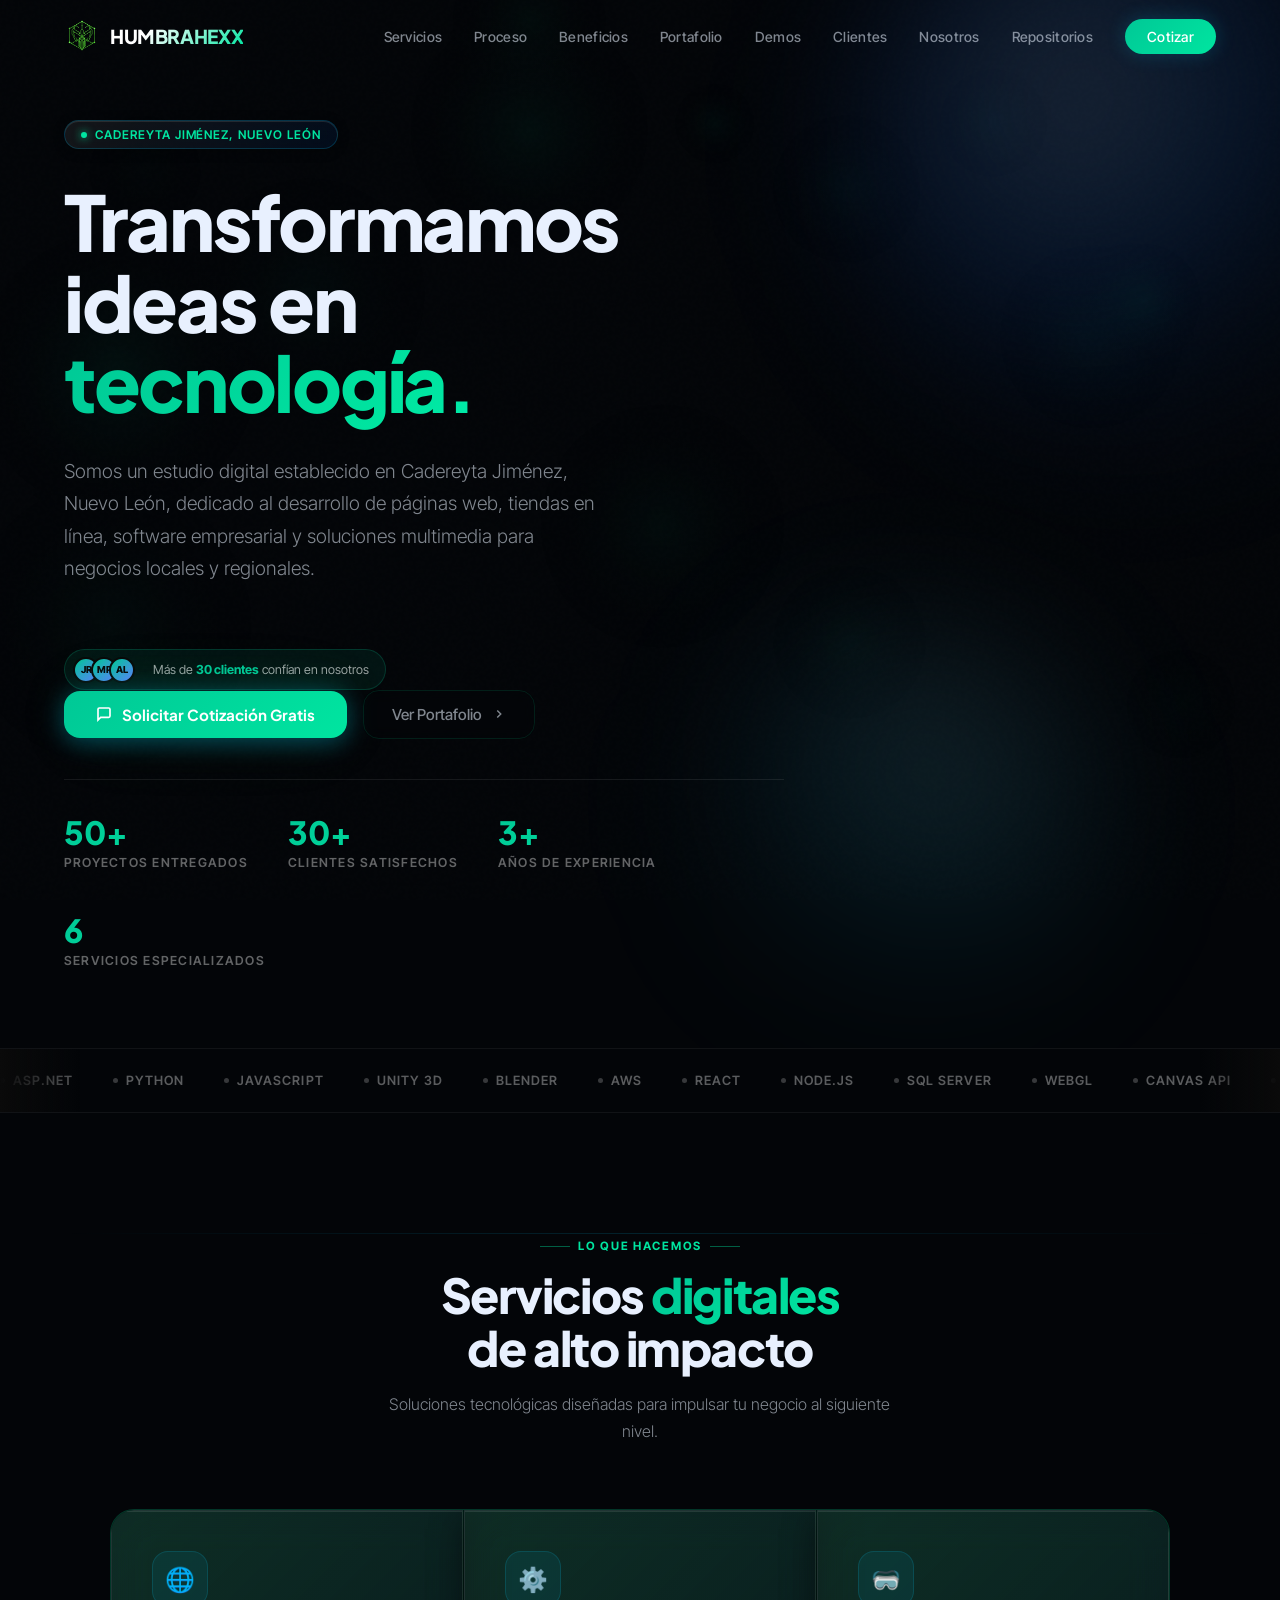
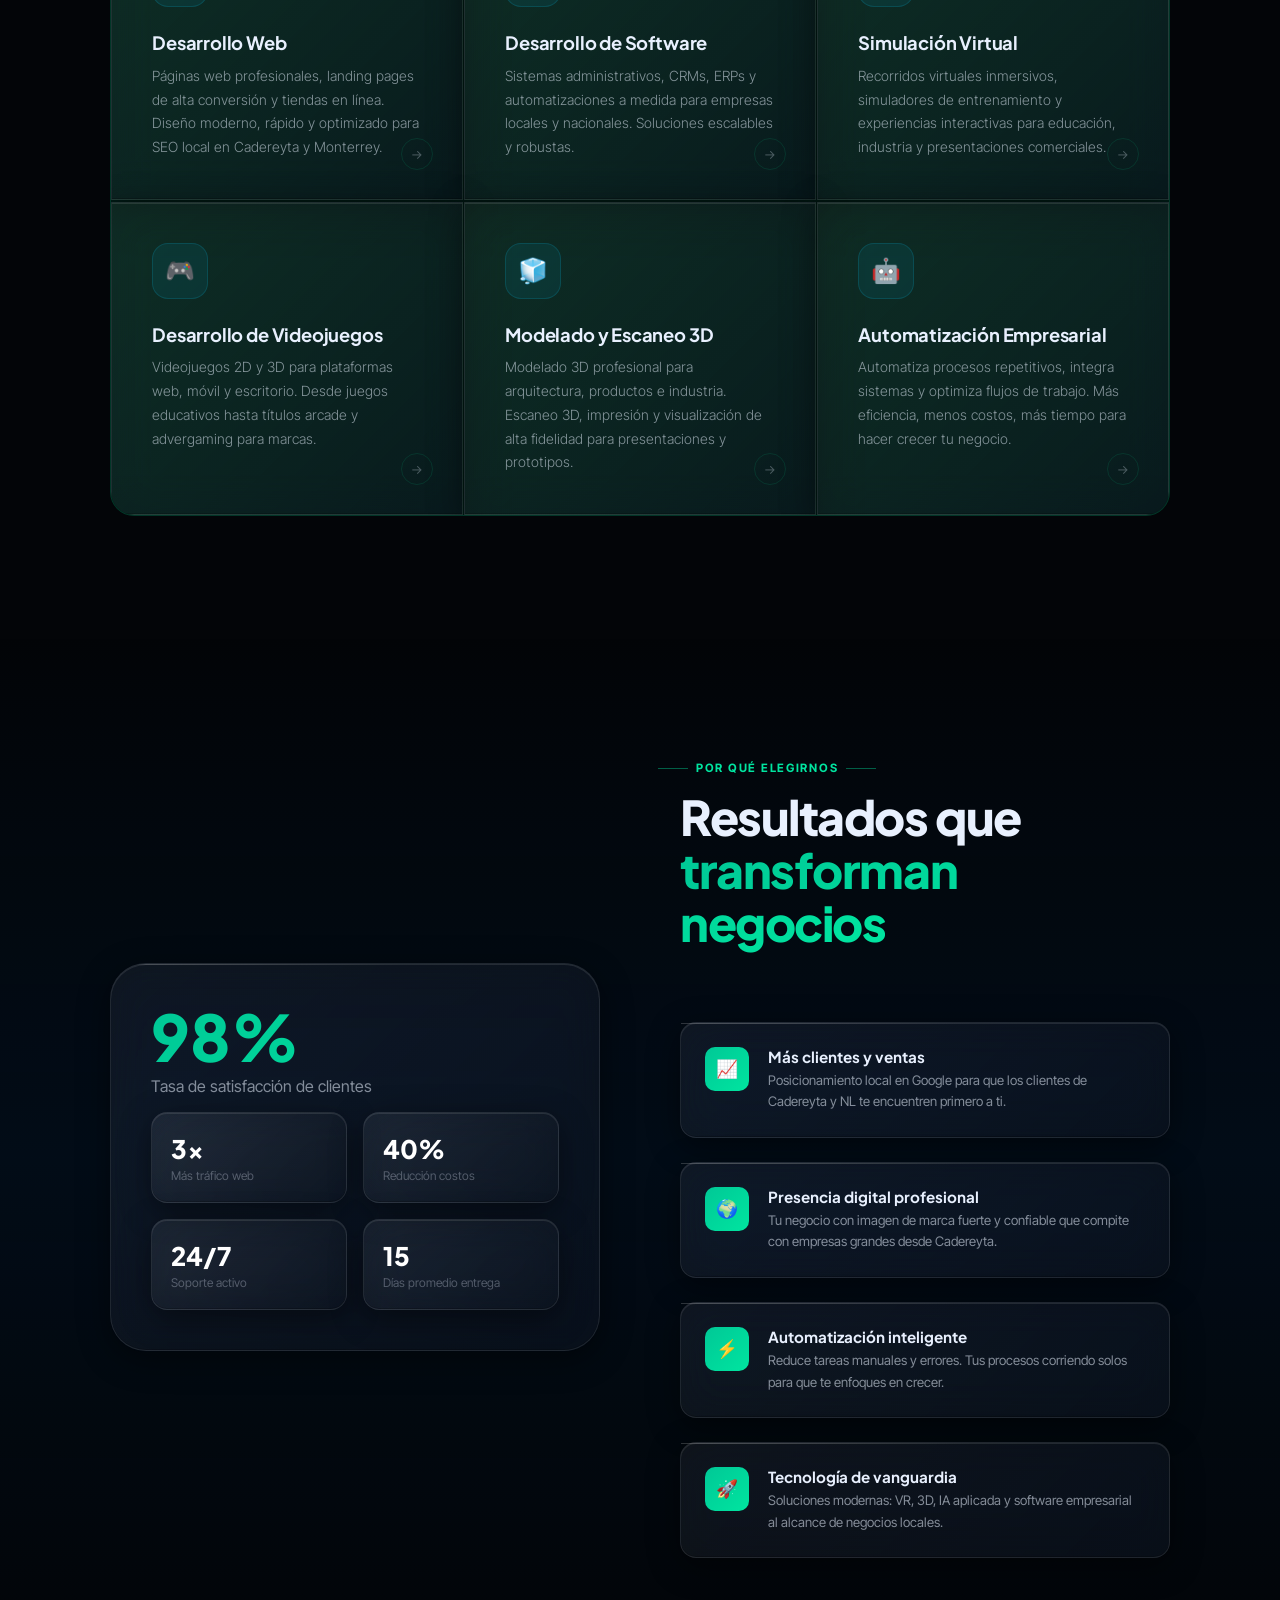
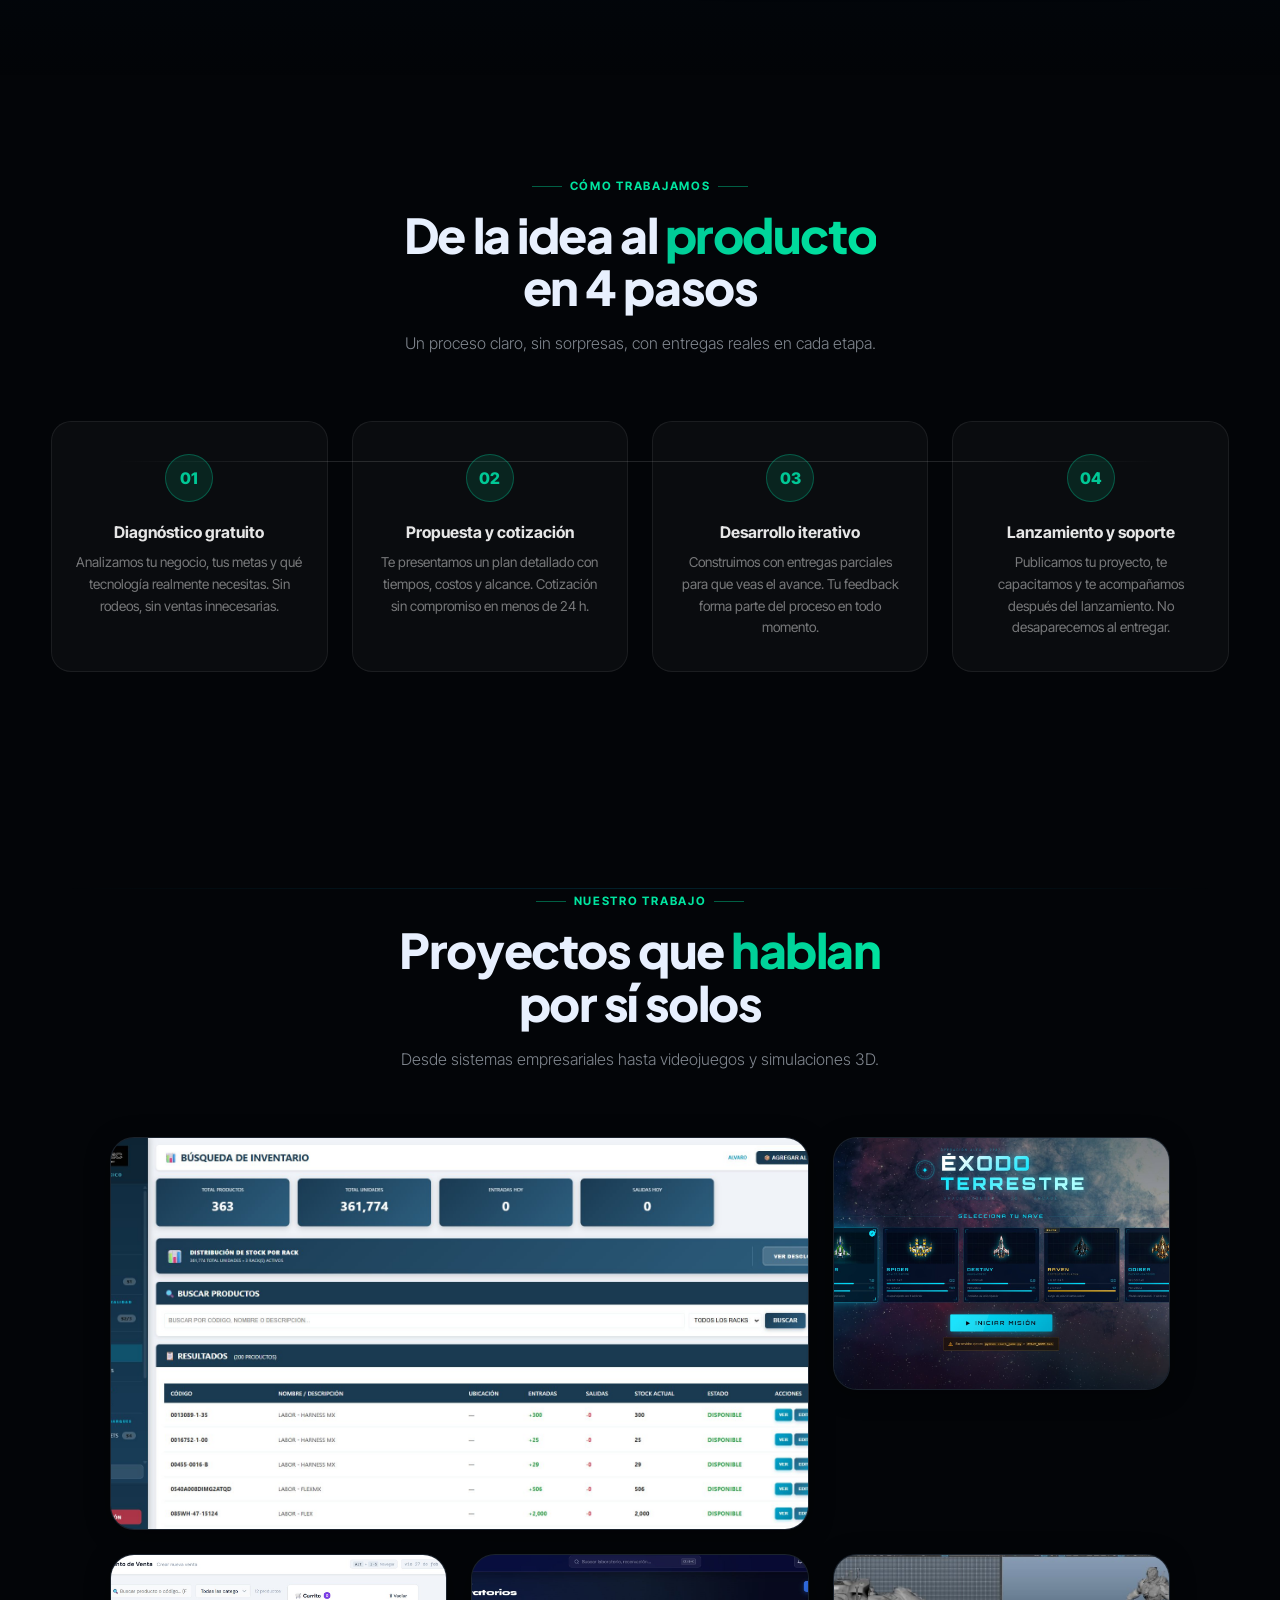
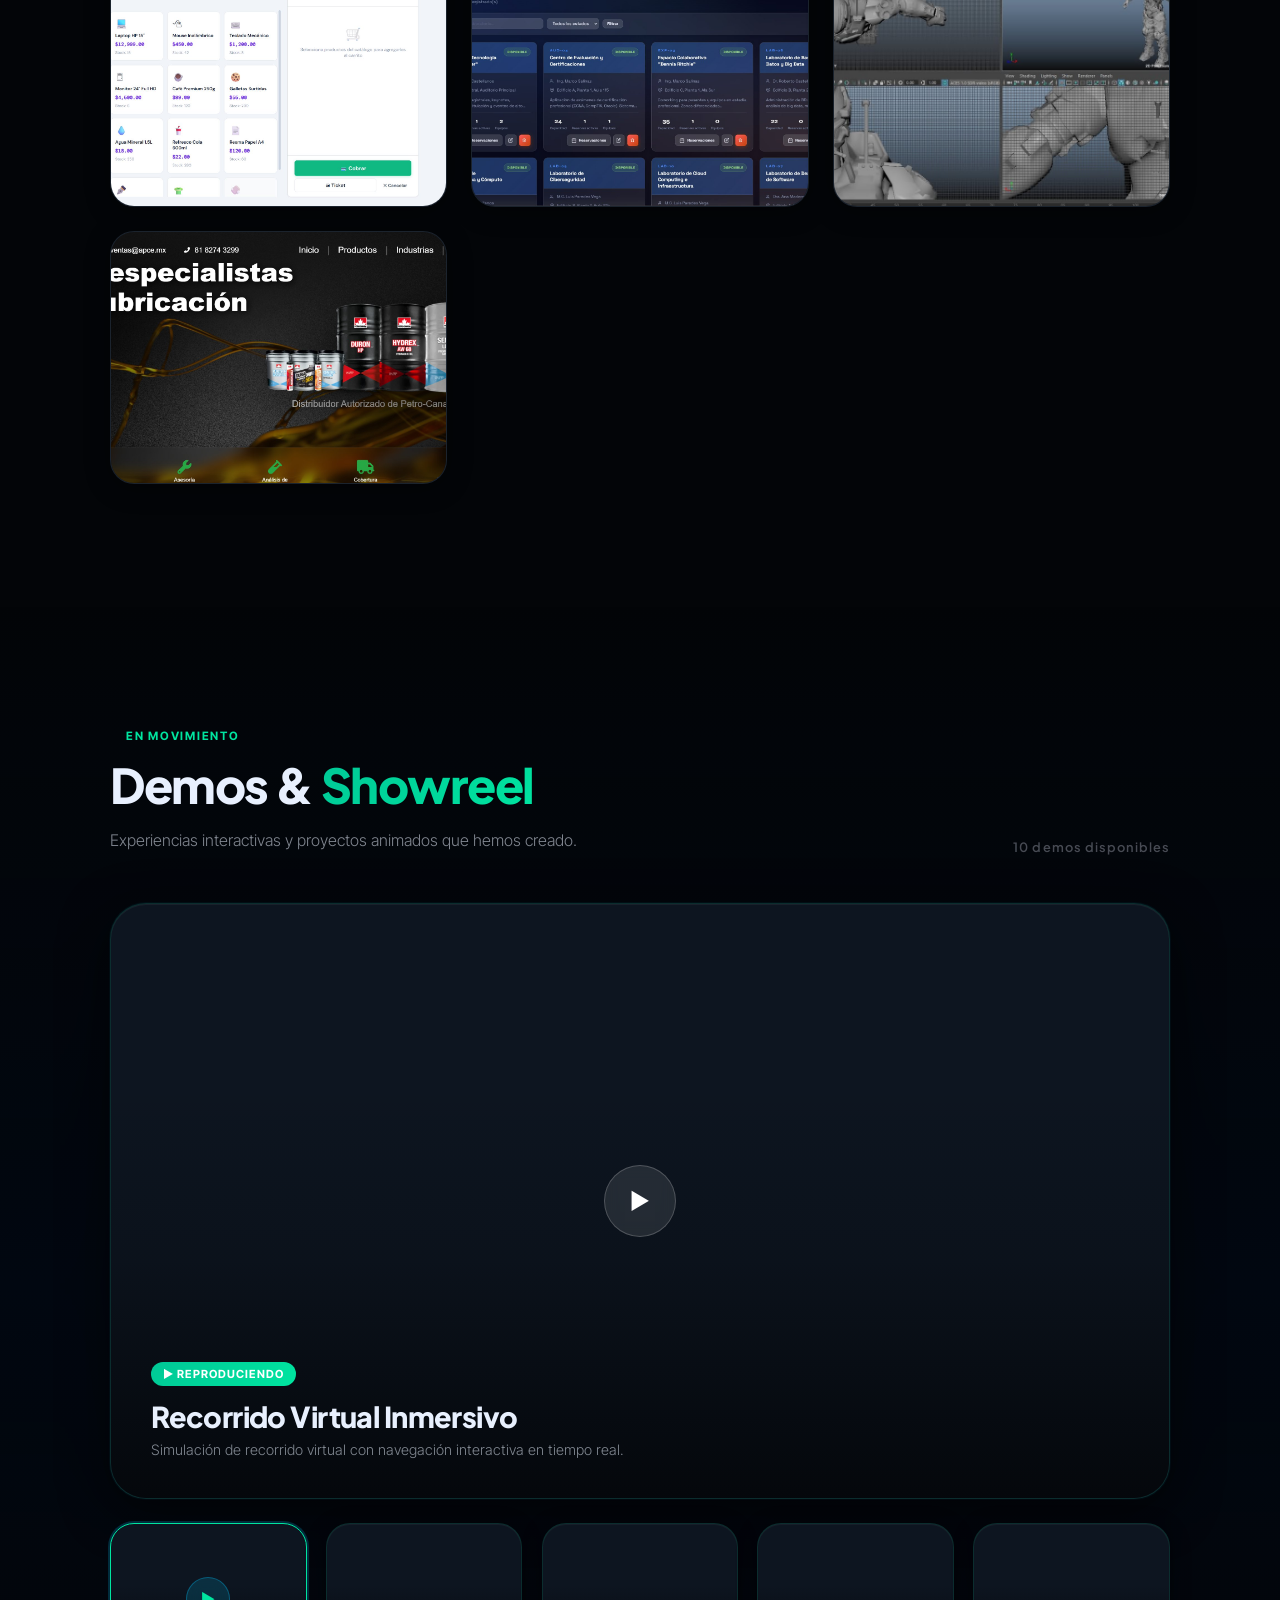
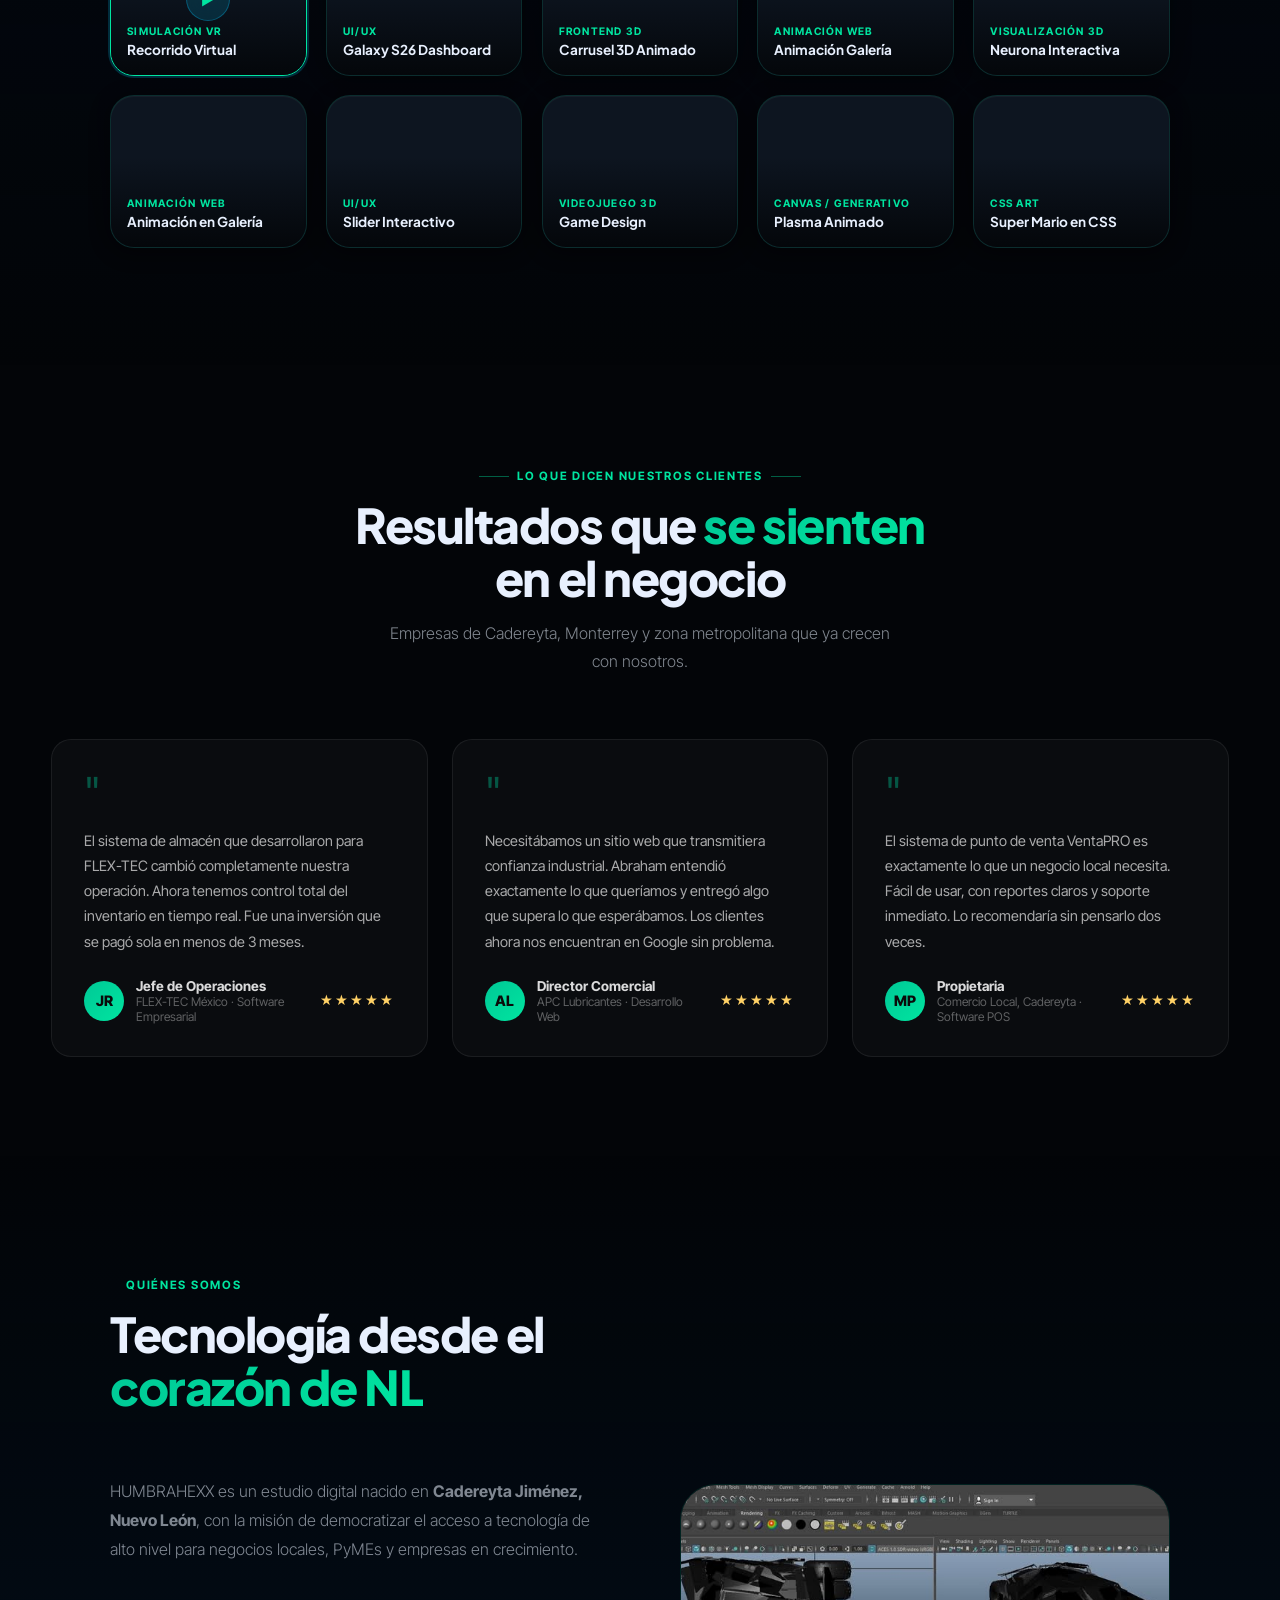
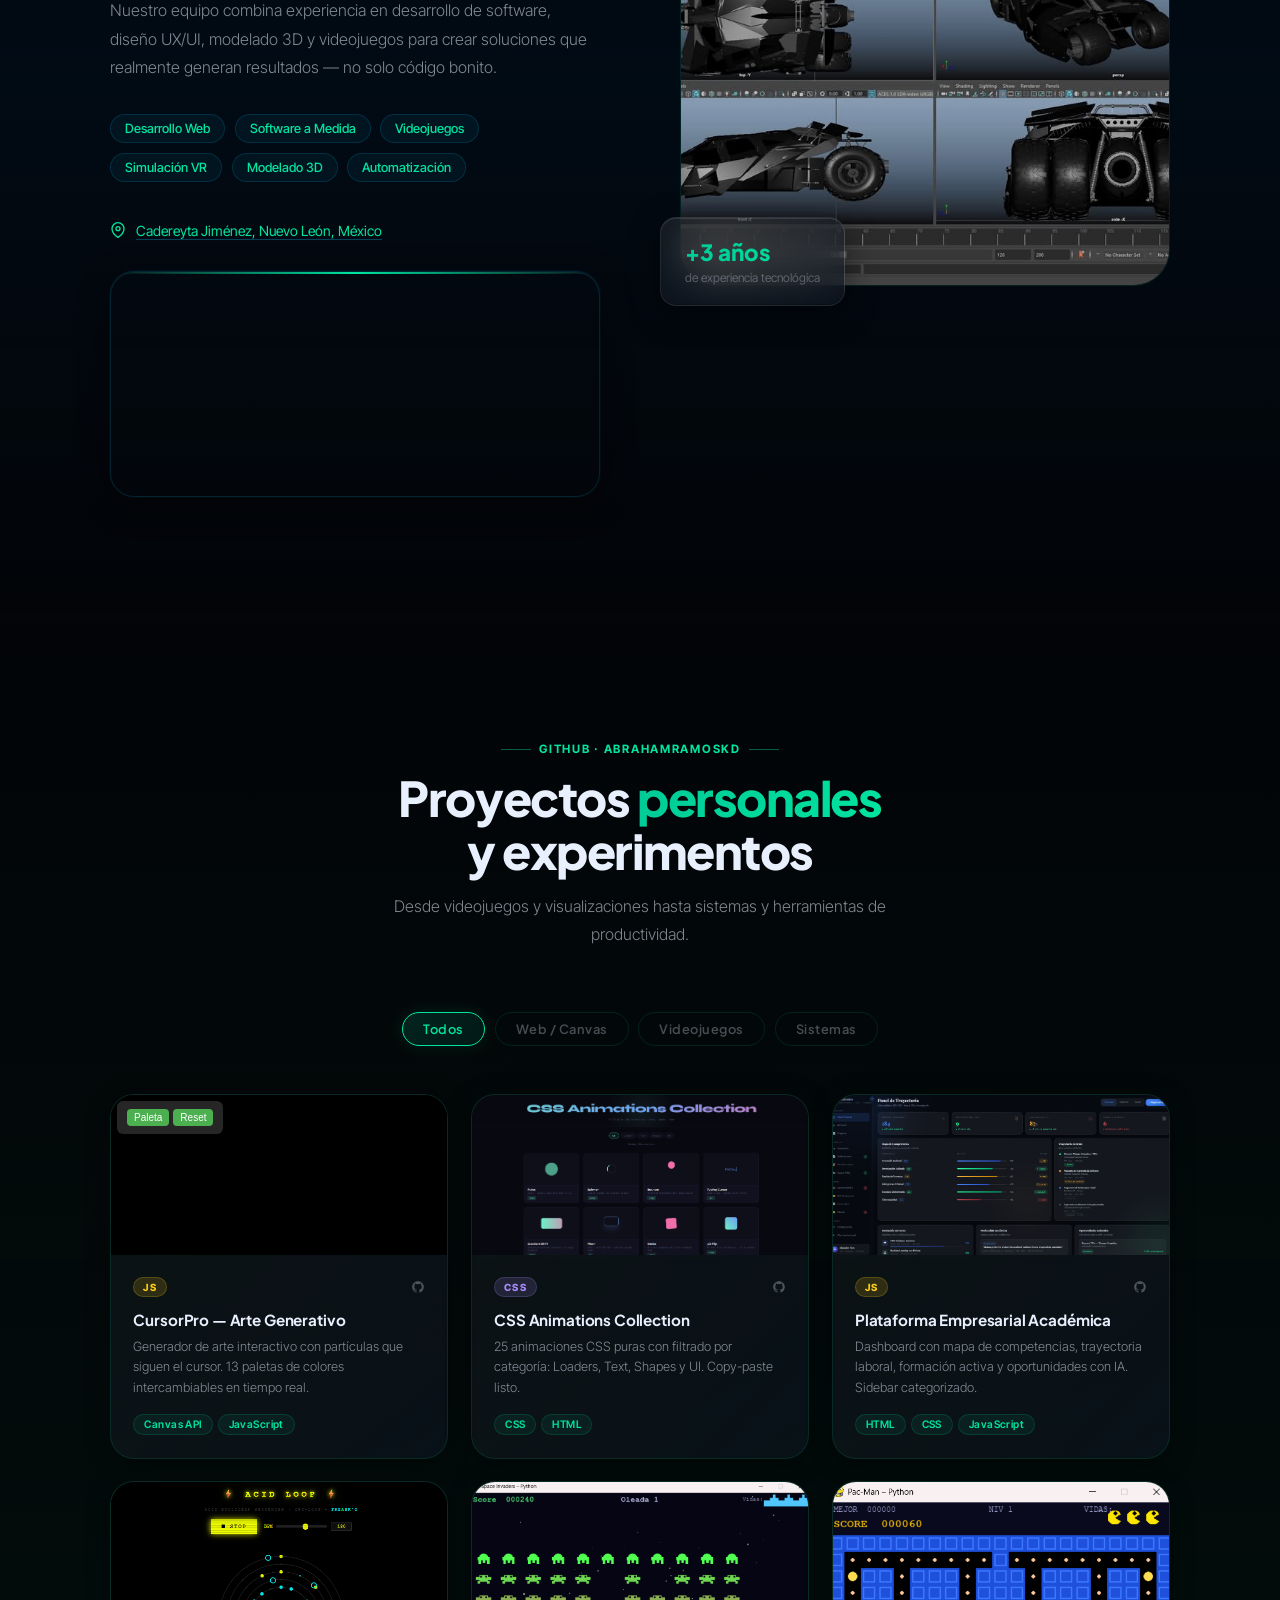
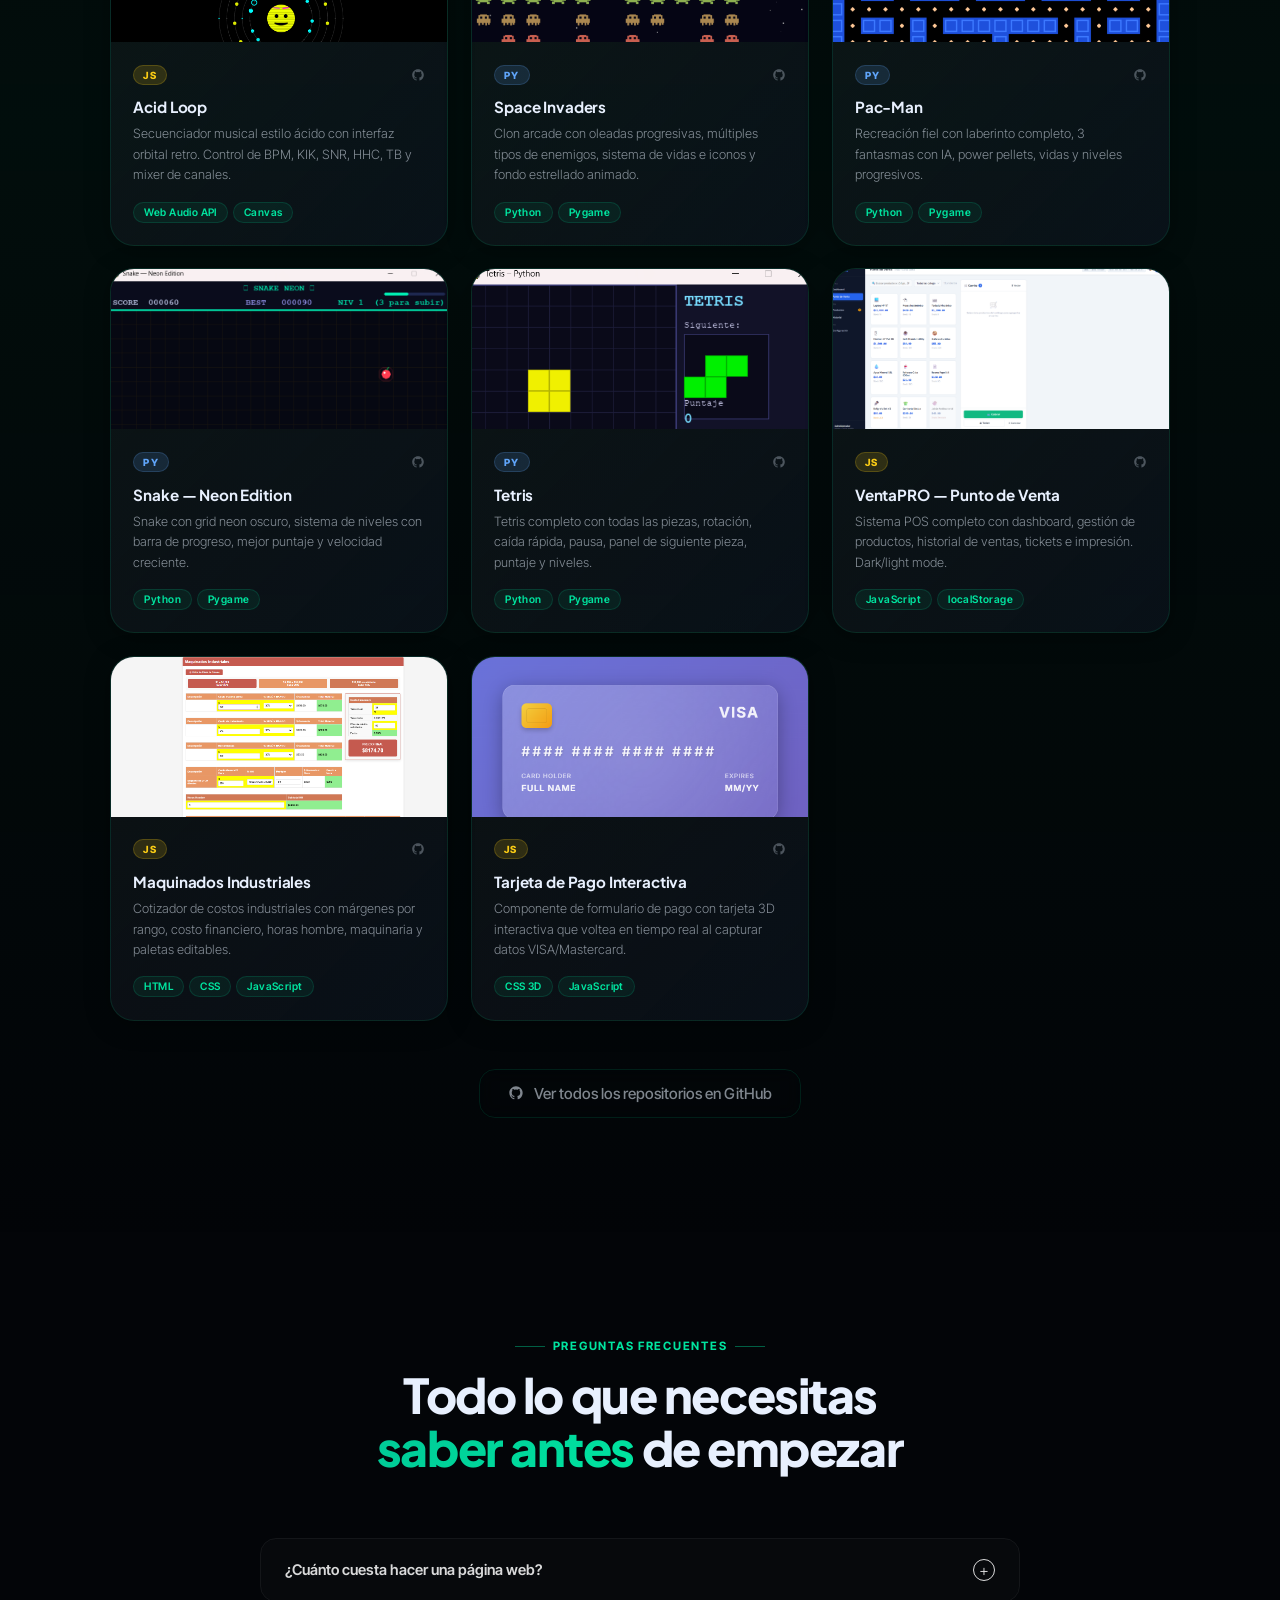
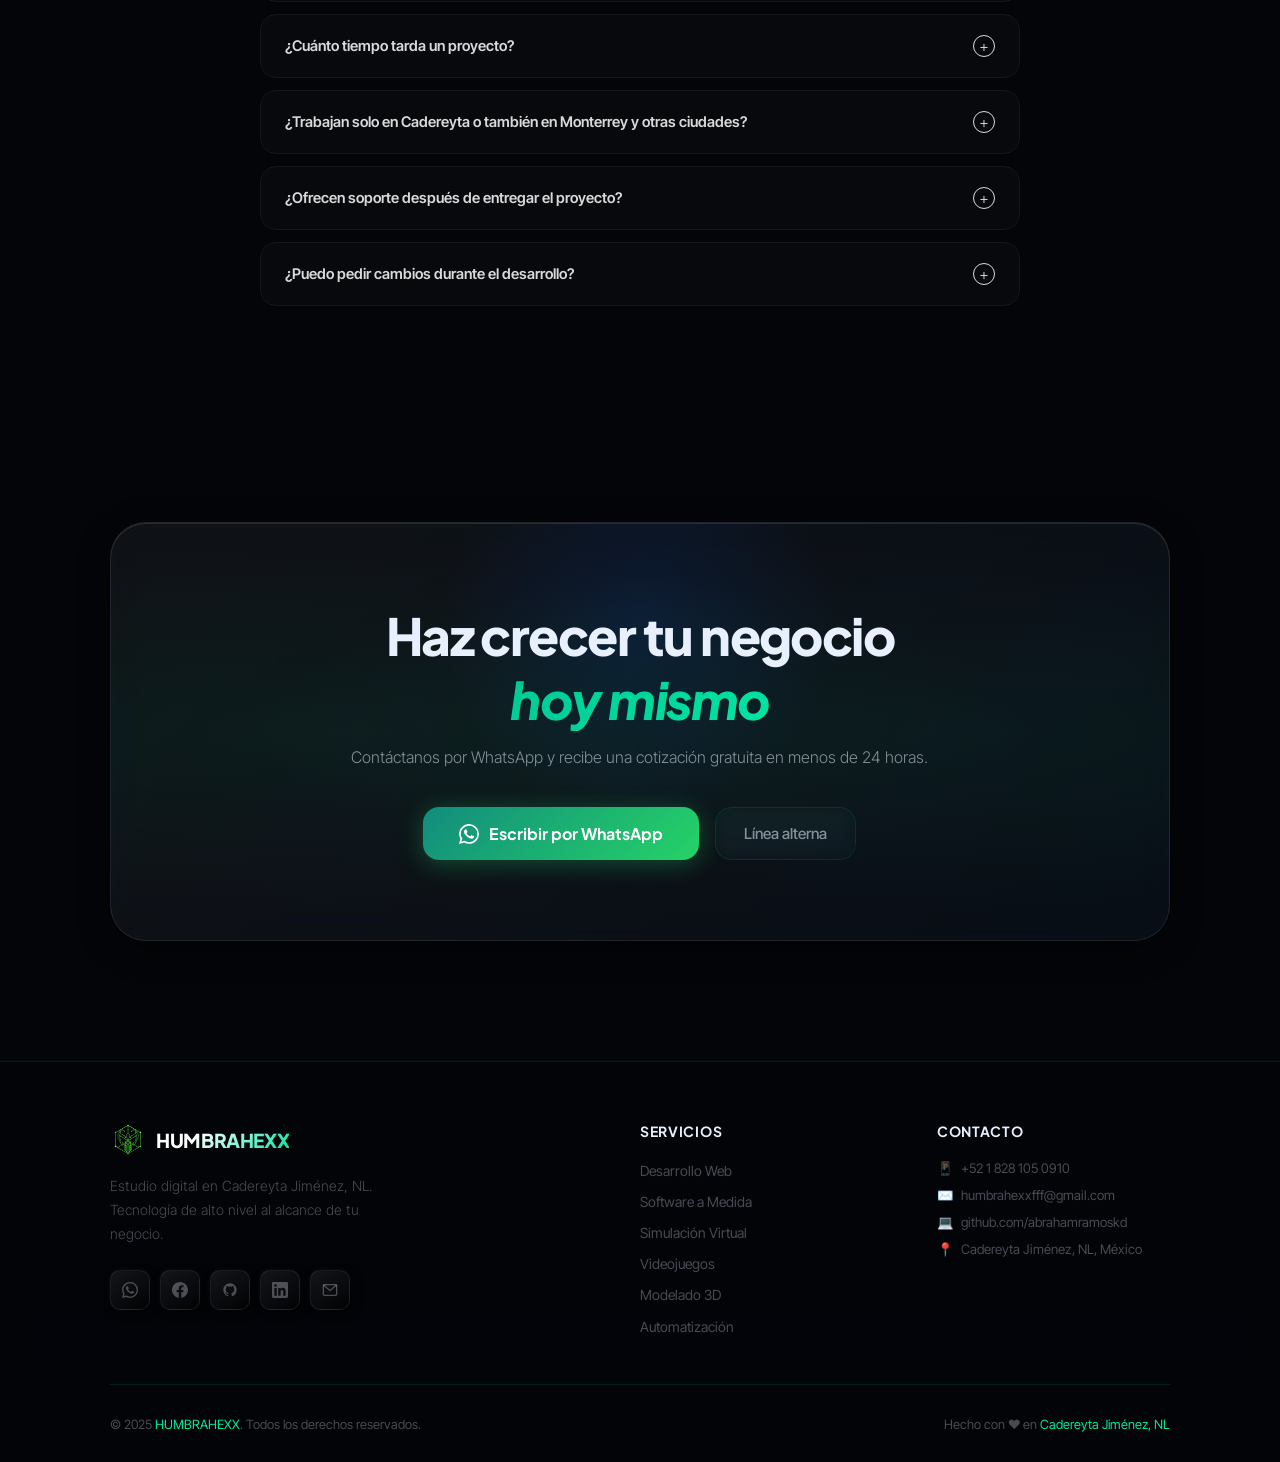
==== commit 1fa50cb2: "Update index.html" ====
--- a/index.html
+++ b/index.html
@@ -13,7 +13,7 @@
   <meta name="viewport" content="width=device-width, initial-scale=1.0" />
 
   <!-- ═══ SEO ═══════════════════════════════════════ -->
-  <title>ABRAHAM RAMOS | Desarrollo Web, Software y Simulación Virtual en Cadereyta Jiménez, NL</title>
+  <title>HUMBRAHEXX | Desarrollo Web, Software y Simulación Virtual en Cadereyta Jiménez, NL</title>
   <meta name="description" content="Agencia digital en Cadereyta Jiménez, Nuevo León. Desarrollo web, software a medida, videojuegos, simulación virtual y modelado 3D. ¡Transforma tu negocio hoy!" />
   <meta name="keywords" content="desarrollo web cadereyta, paginas web cadereyta, paginas web en cadereyta, pagina web cadereyta, pagina web, sitio web, sitio web cadereyta, negocios cadereyta, marketing digital nuevo leon, paginas web monterrey, web cadereyta, cade, cadereyta, ivality estudios, sistemas cadereyta, cadereyta jimenez, nl mexico, universidad cadereyta, humbrahexx, simulacion virtual, modelado 3d, videojuegos, SEO, posicionamiento web cadereyta, agencia digital cadereyta" />
   <meta name="geo.region" content="MX-NL" />
@@ -425,7 +425,7 @@
 <nav id="navbar" role="navigation" aria-label="Navegación principal">
   <a class="nav-logo" href="#hero" aria-label="HUMBRAHEXX - Inicio">
     <img src="assets/images/humbrahexxicon.png" alt="Logo HUMBRAHEXX" width="36" height="36" />
-    <span>ABRAHAM RAMOS</span>
+    <span>HUMBRAHEXX</span>
   </a>
 
   <ul class="nav-links" role="list">
@@ -466,8 +466,7 @@
     </h1>
 
     <p class="hero-subtitle">
-      Somos una agencia digital especializada en soluciones tecnológicas para empresas locales y nacionales.
-      Desde páginas web hasta videojuegos y simulación virtual.
+Somos un estudio digital establecido en Cadereyta Jiménez, Nuevo León, dedicado al desarrollo de páginas web, tiendas en línea, software empresarial y soluciones multimedia para negocios locales y regionales.
     </p>
 
     <!-- ★ NUEVO: Social proof badge -->
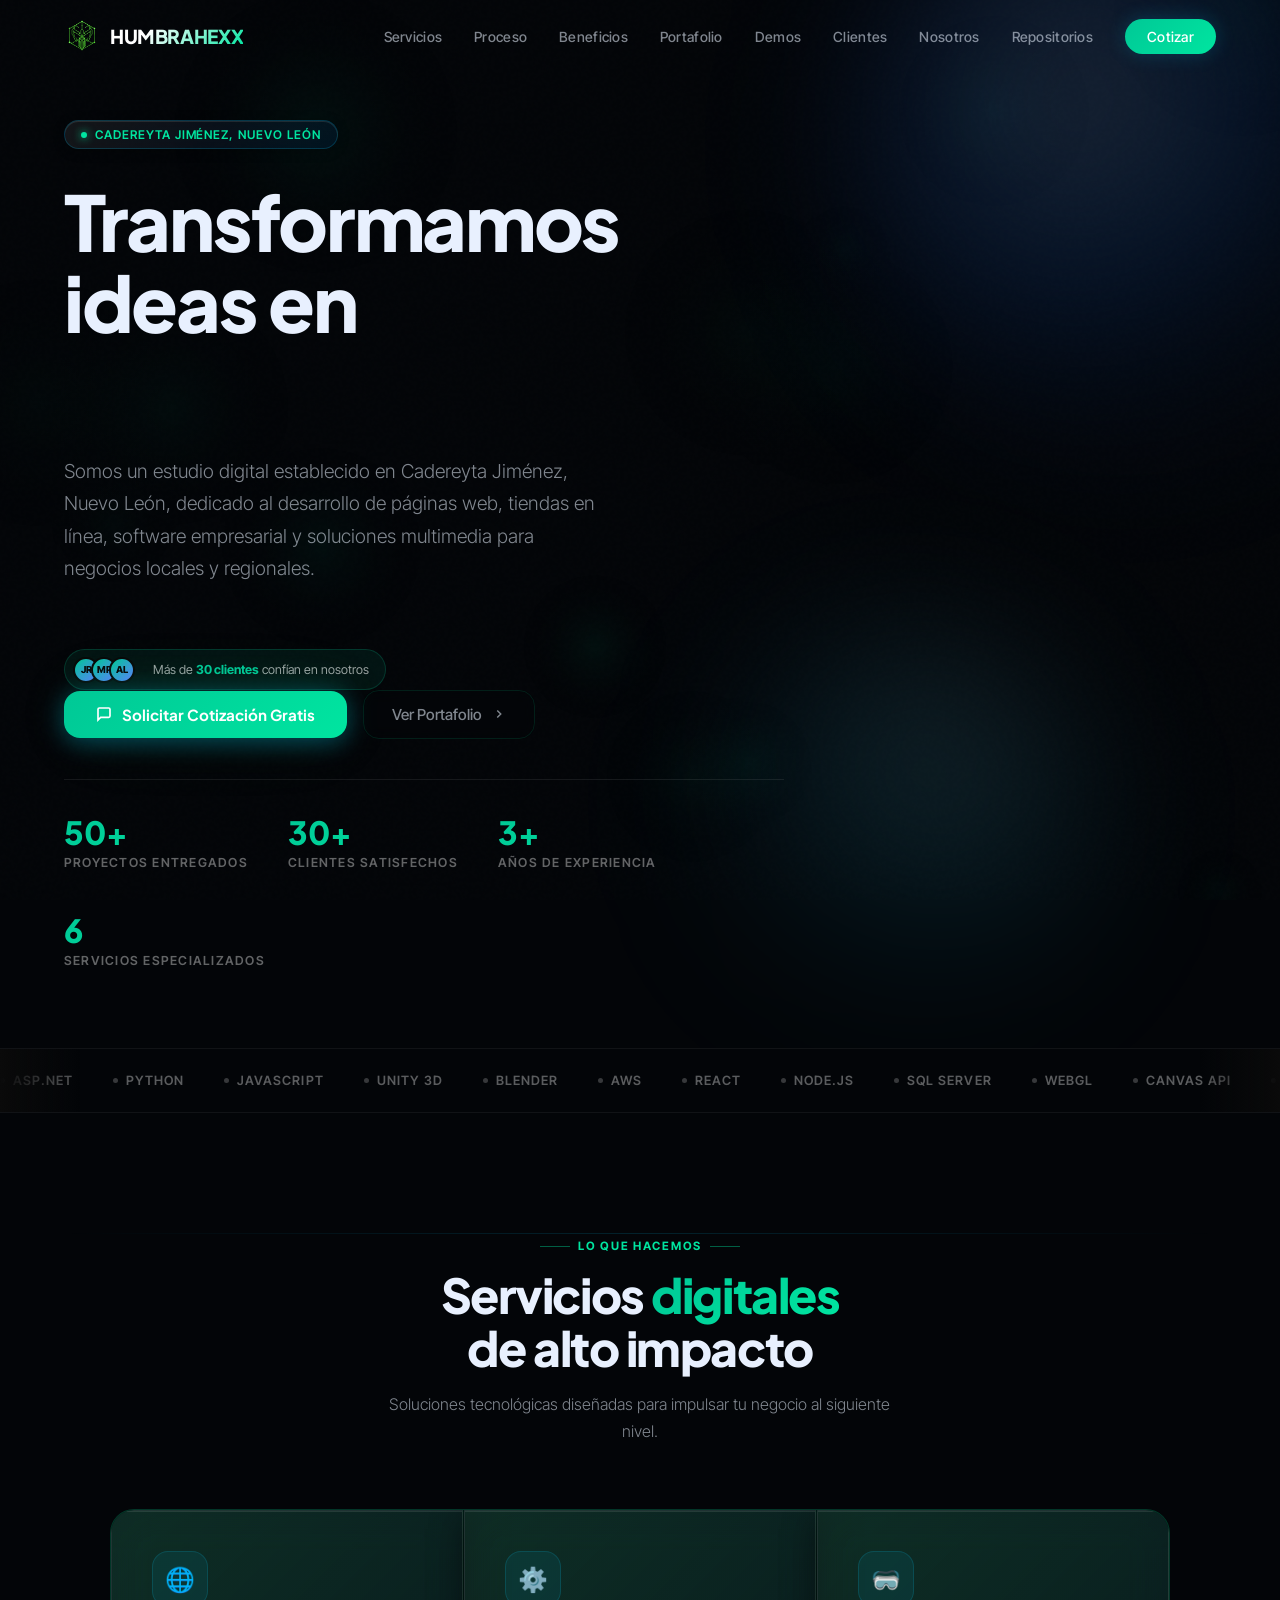
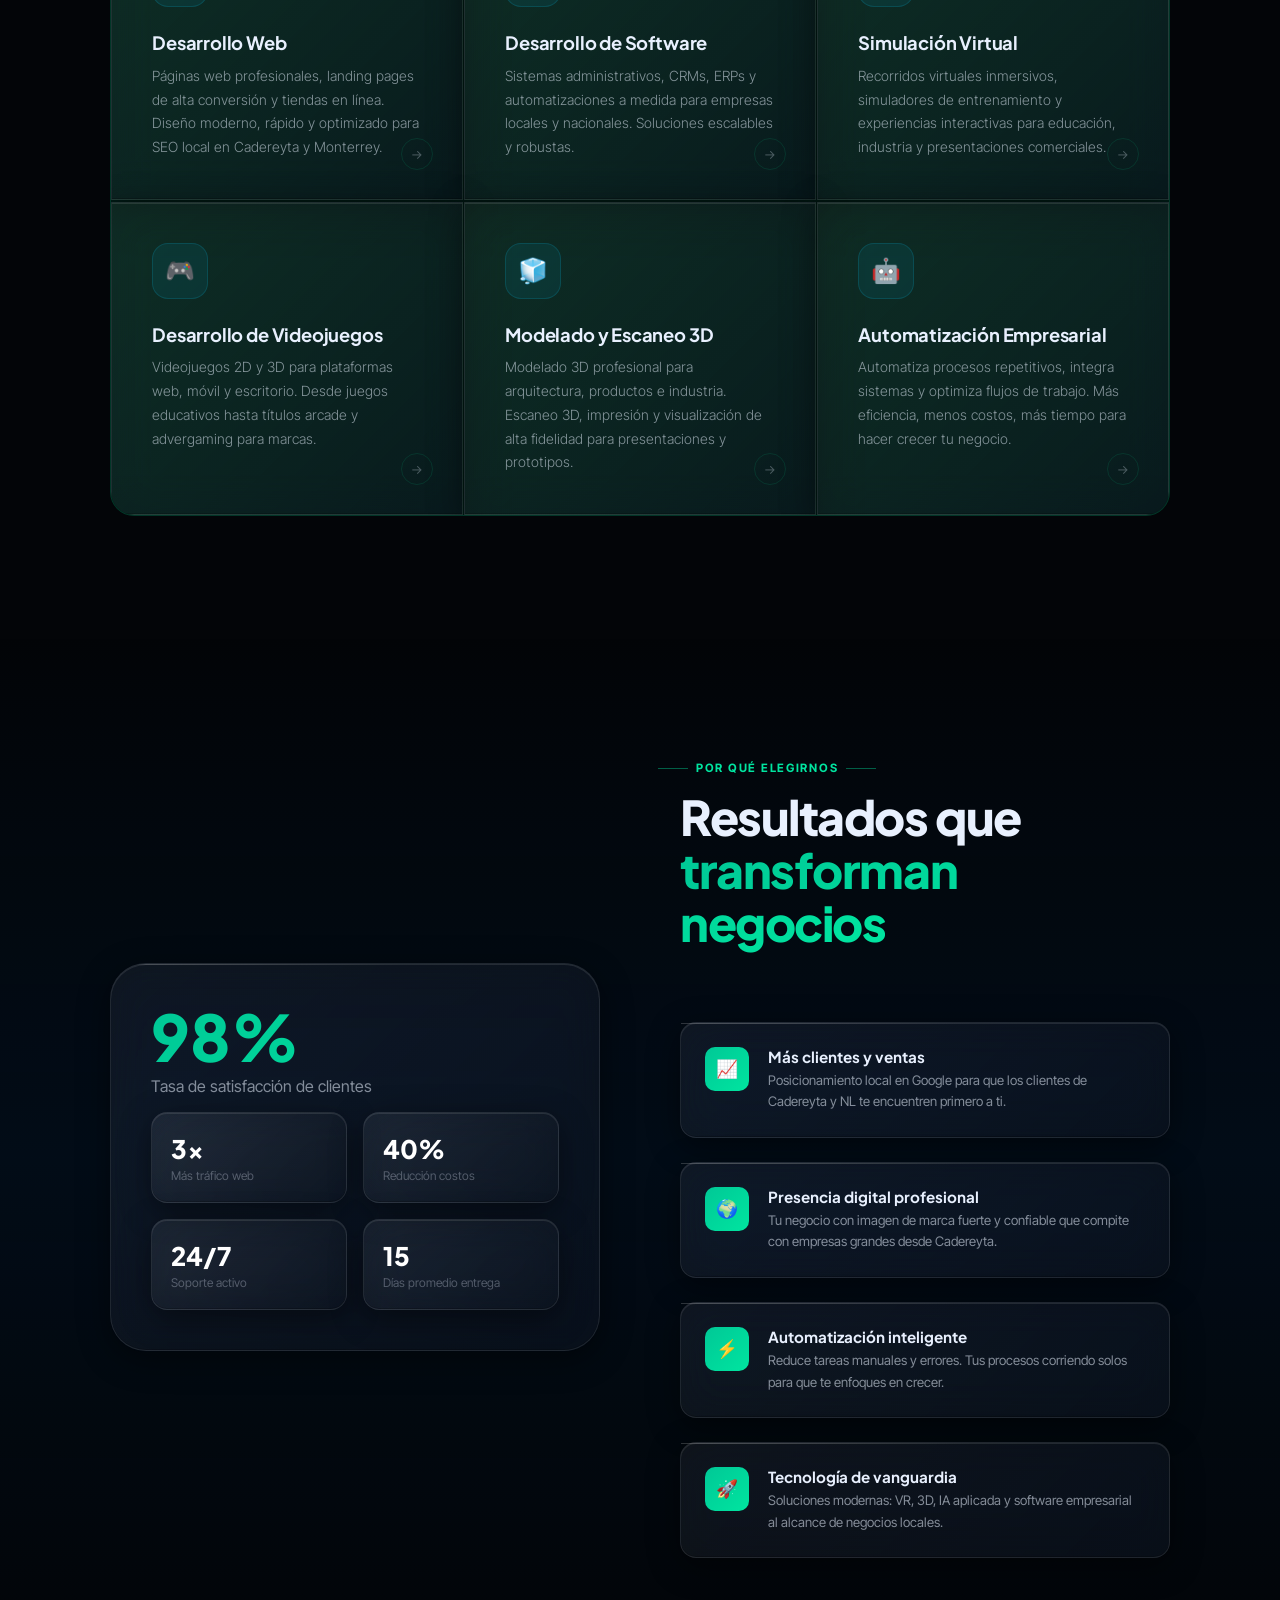
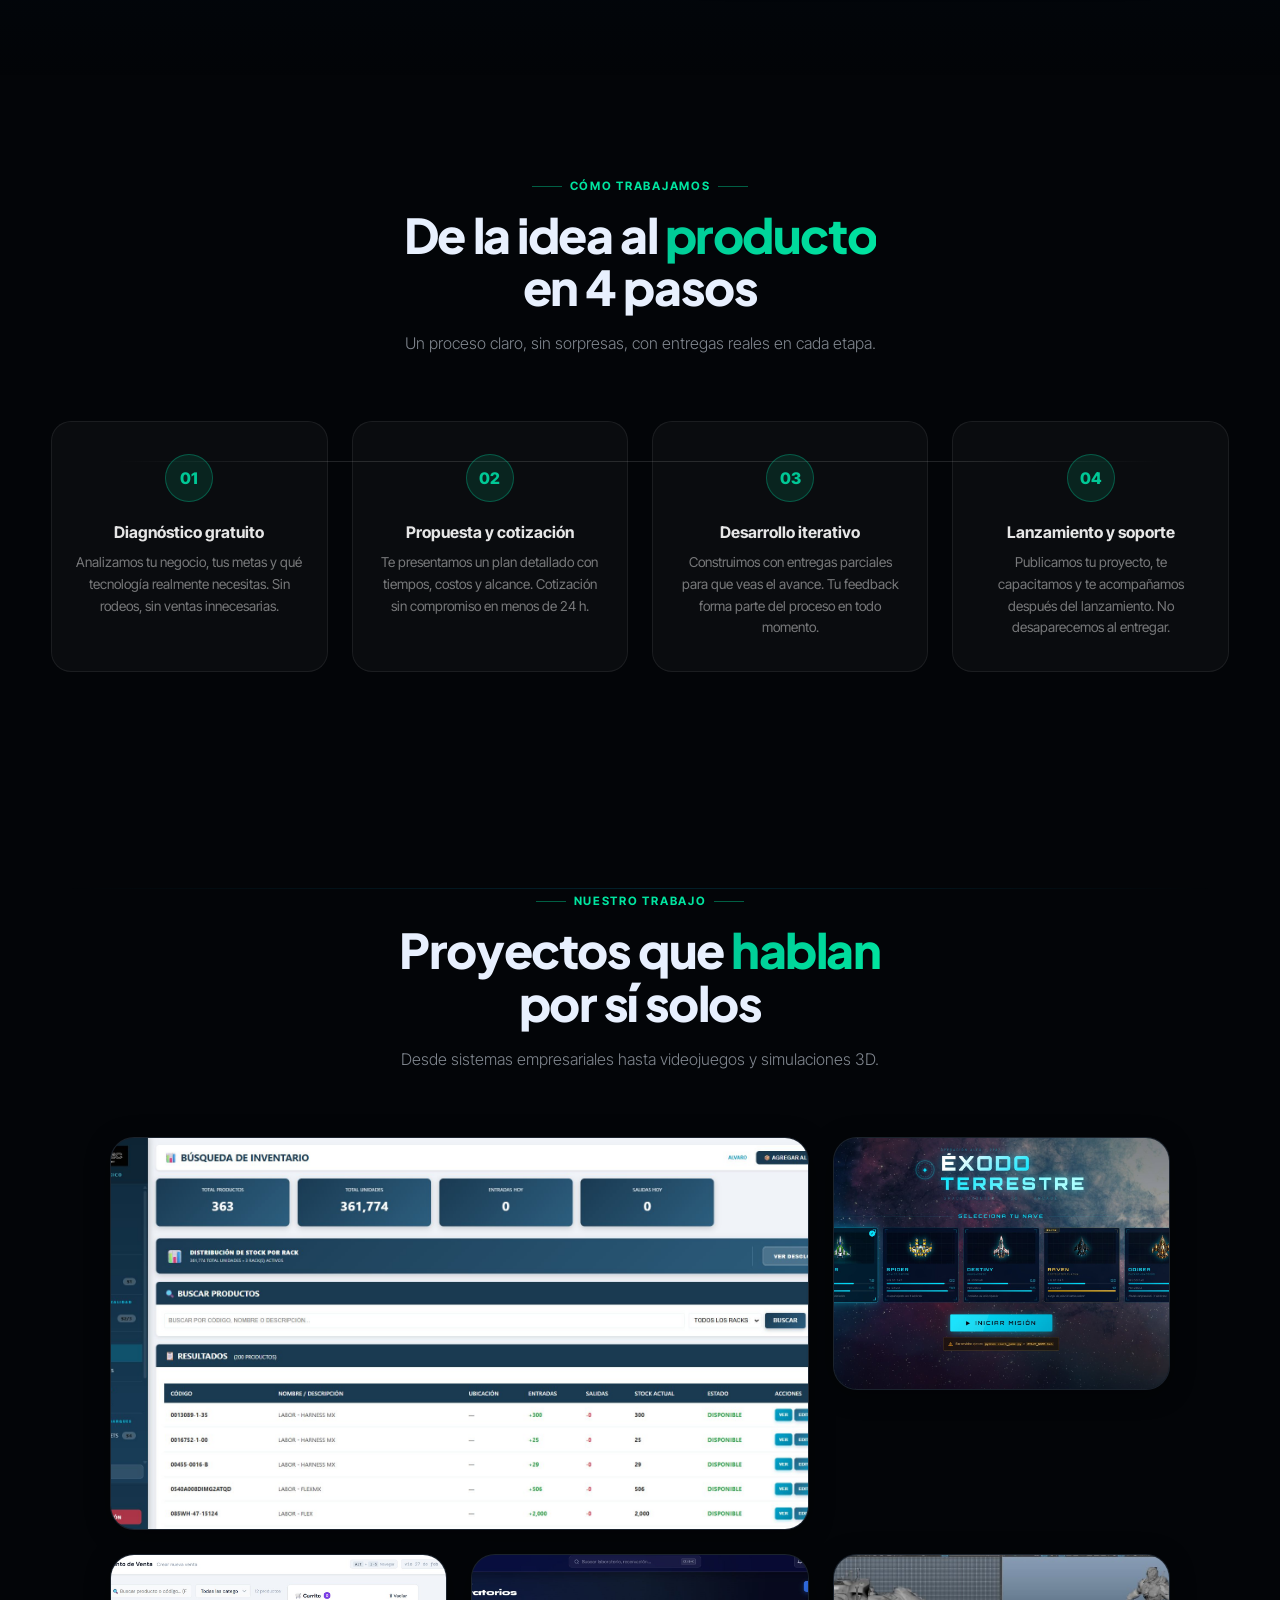
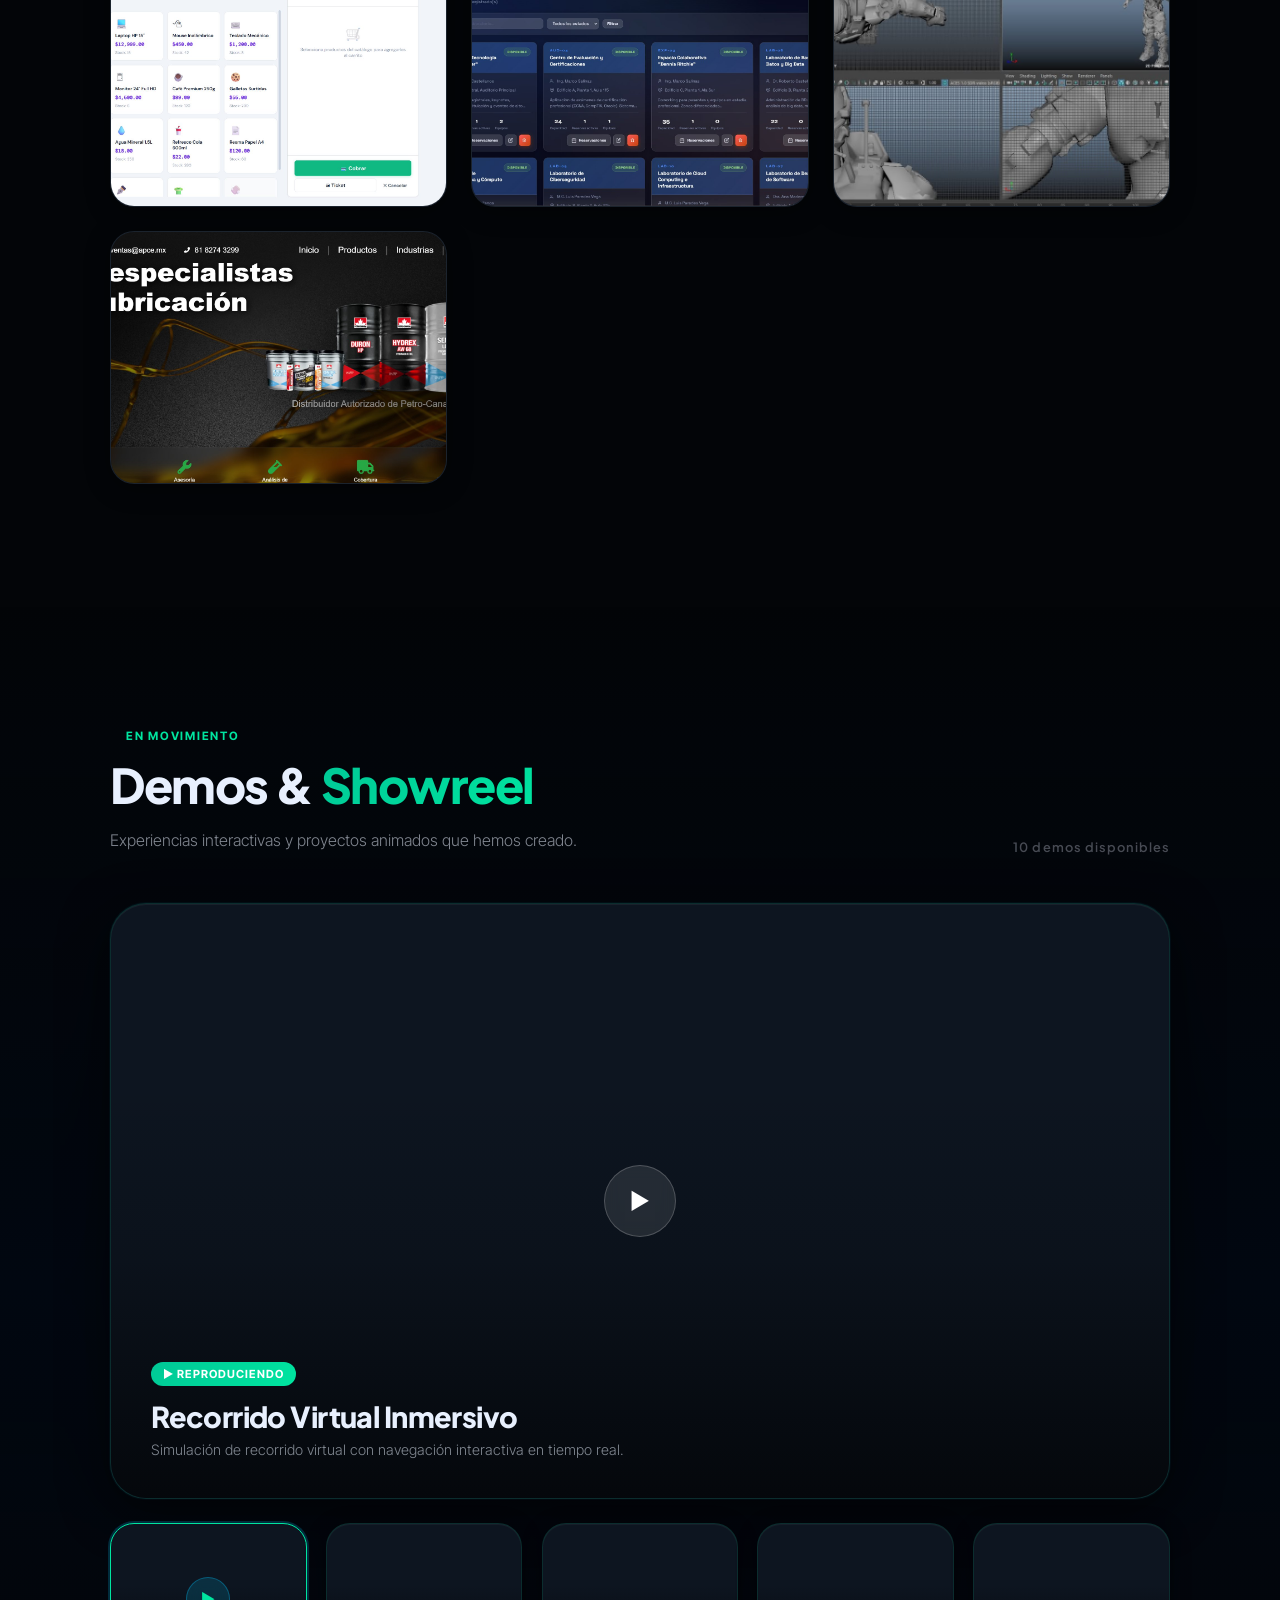
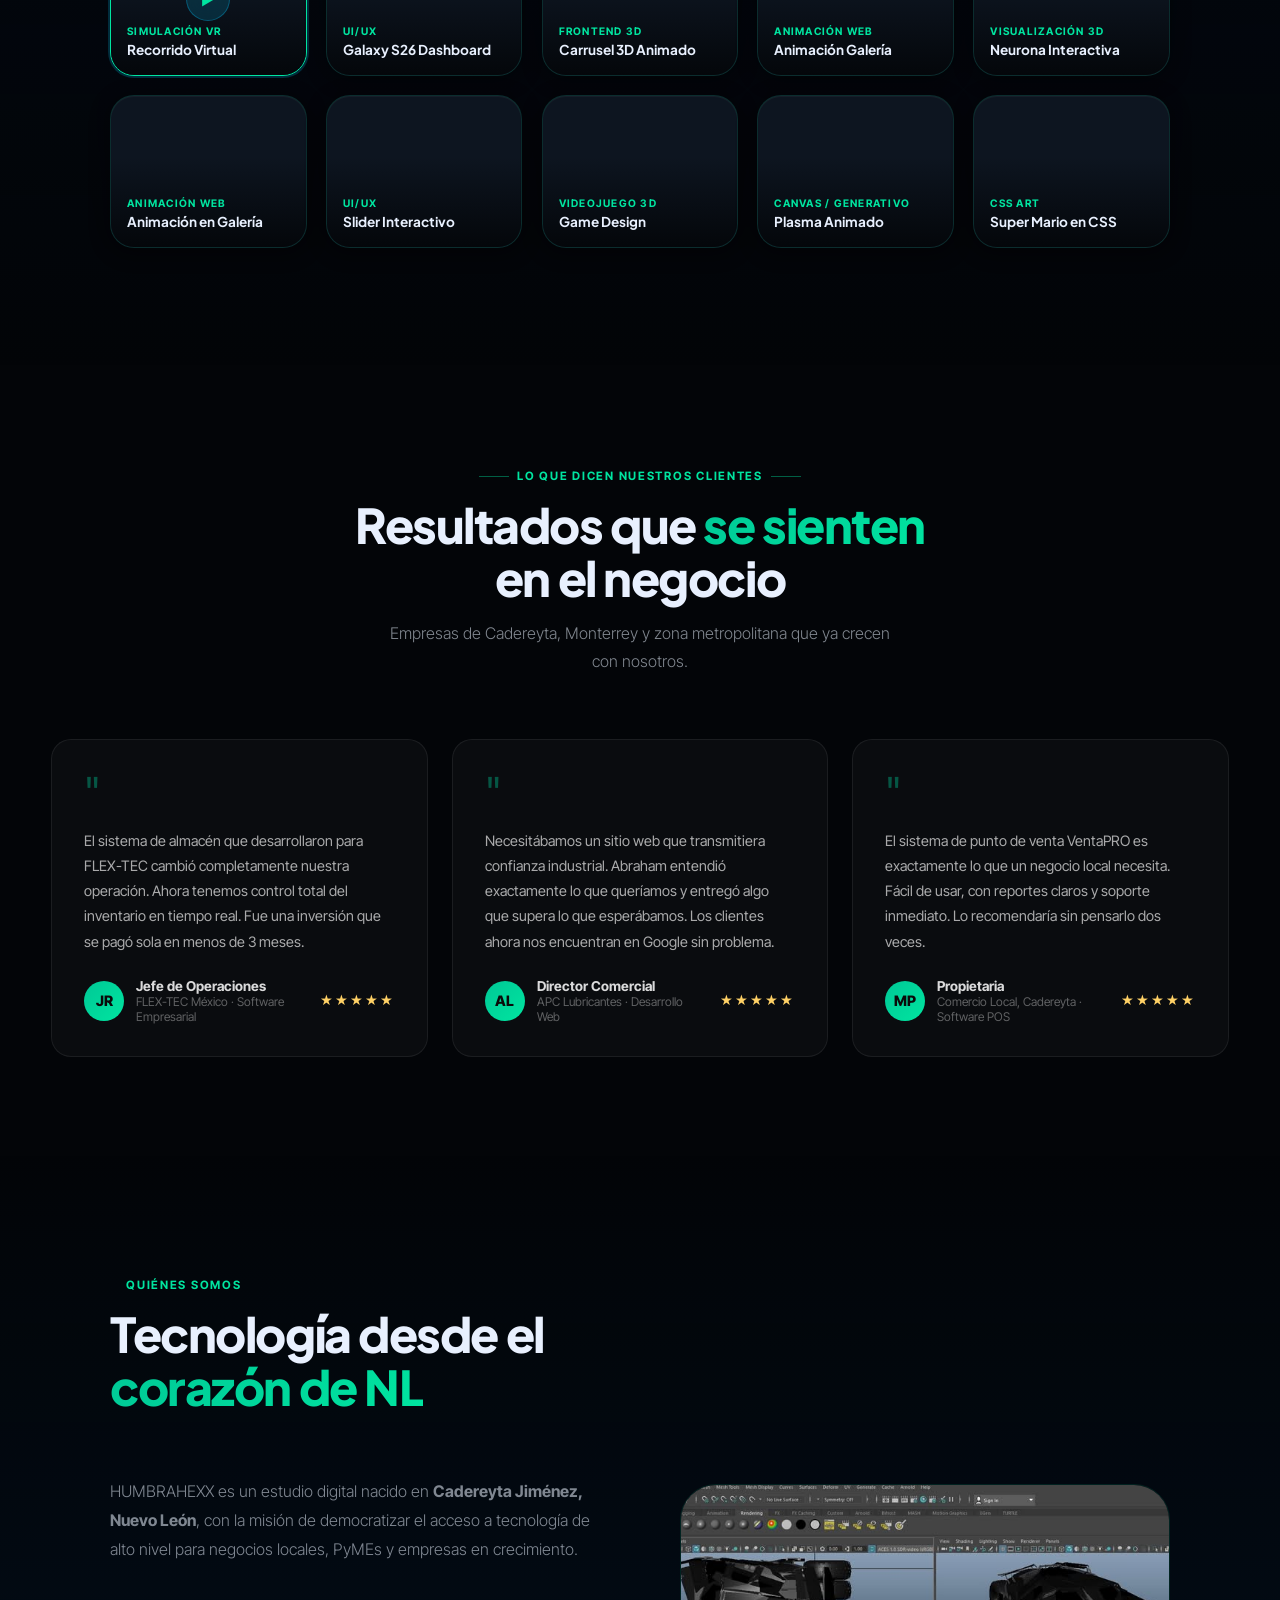
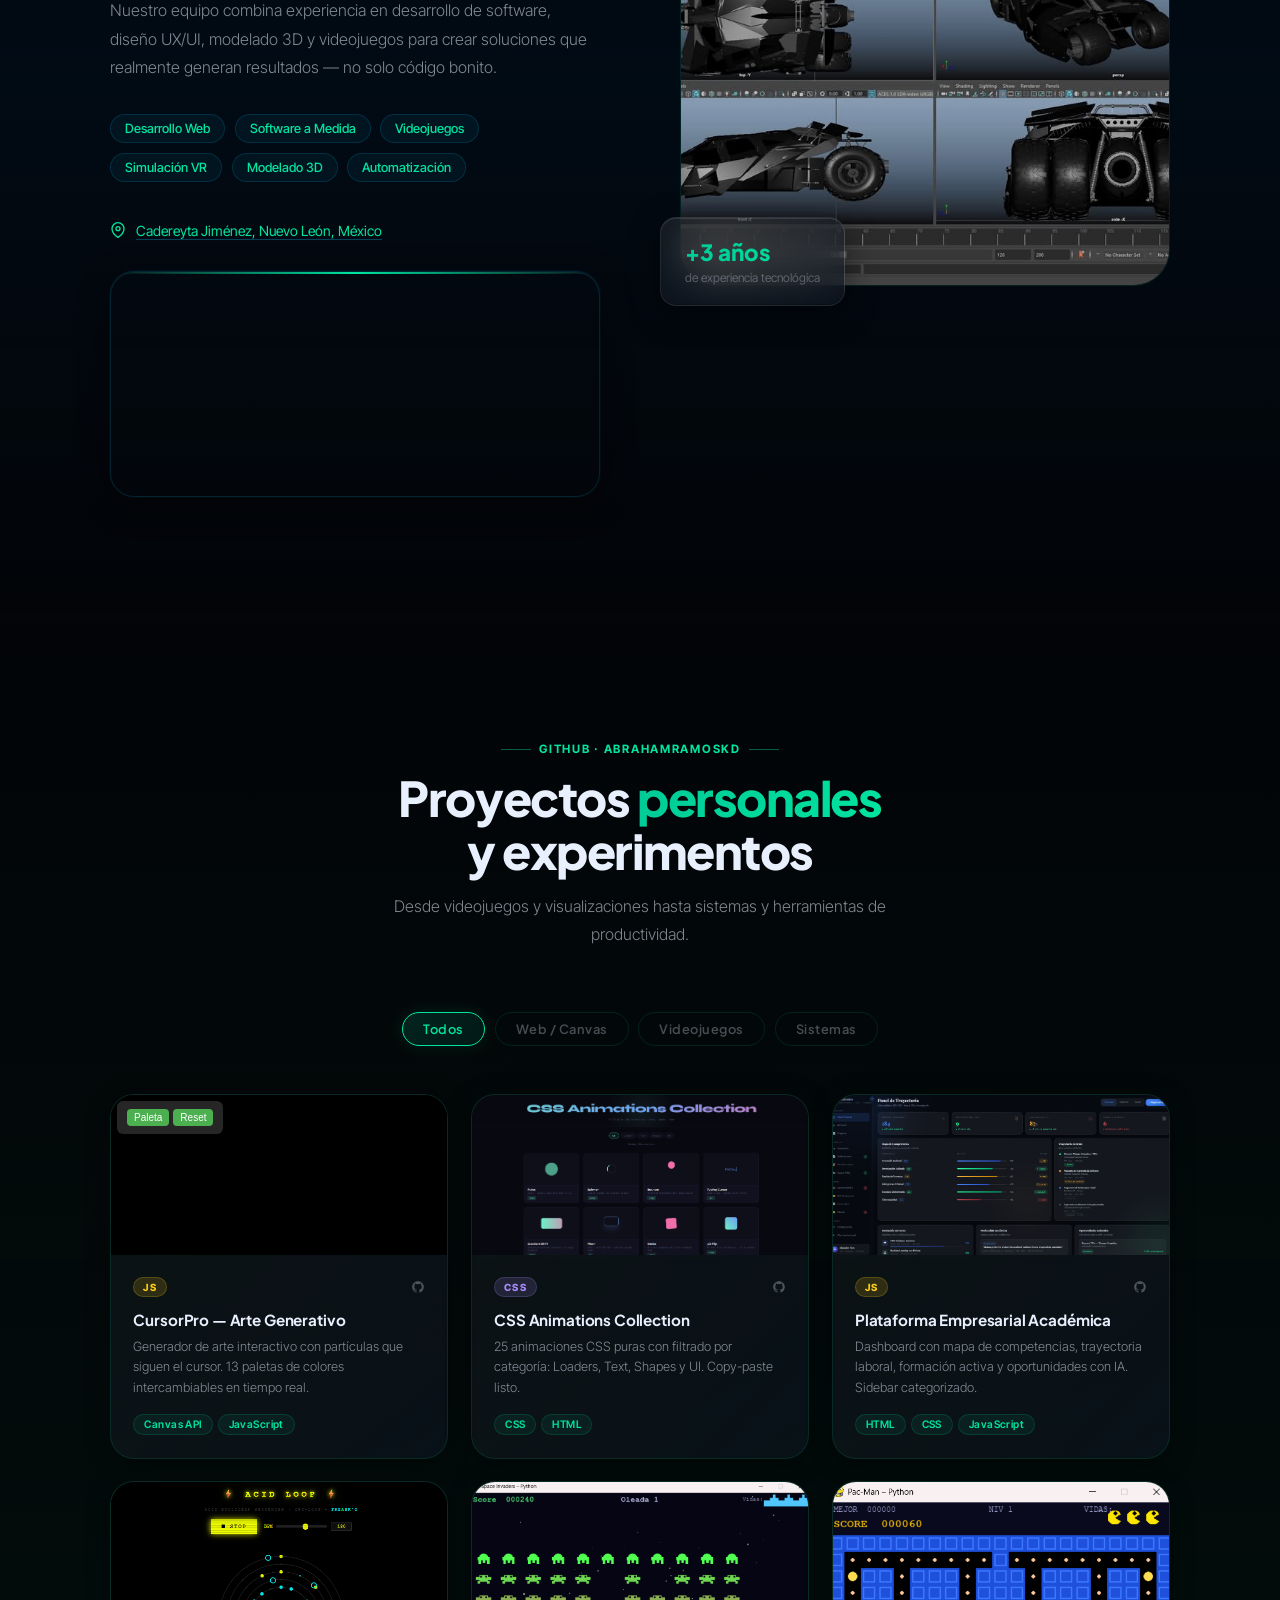
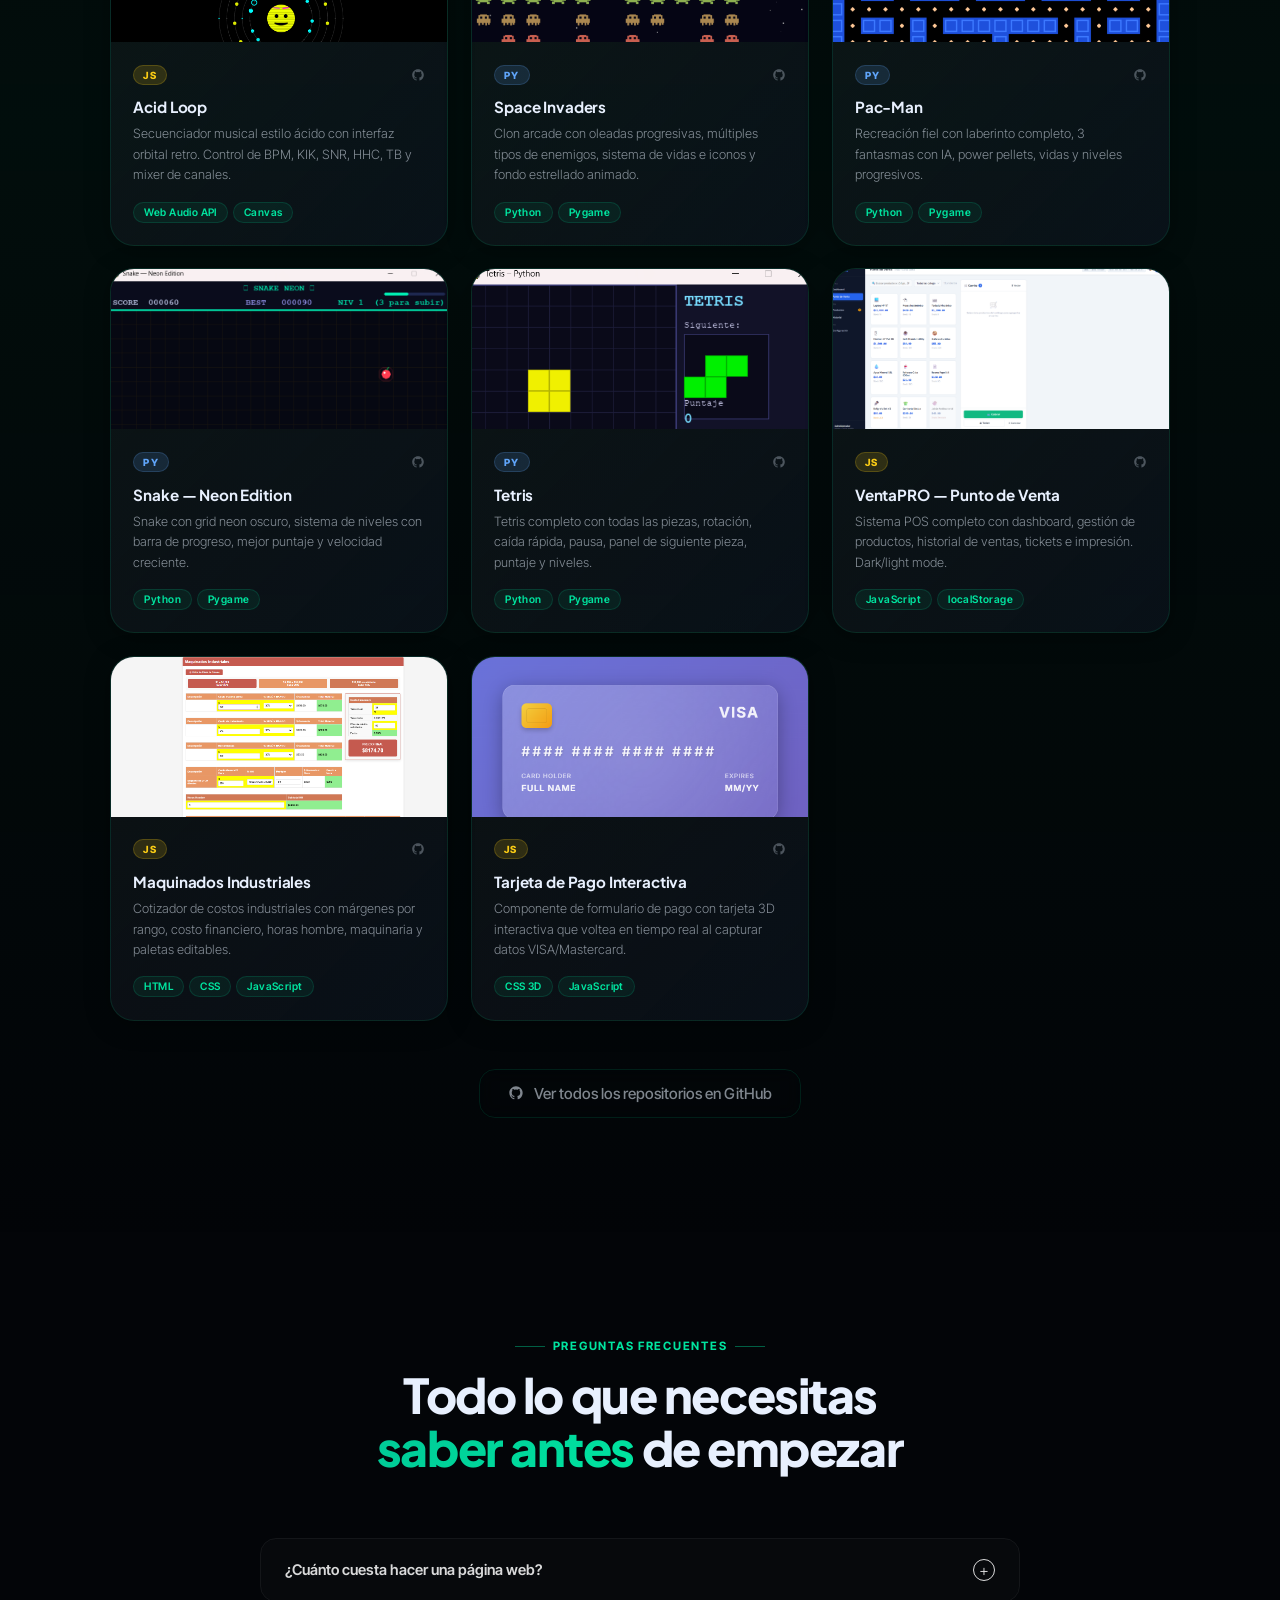
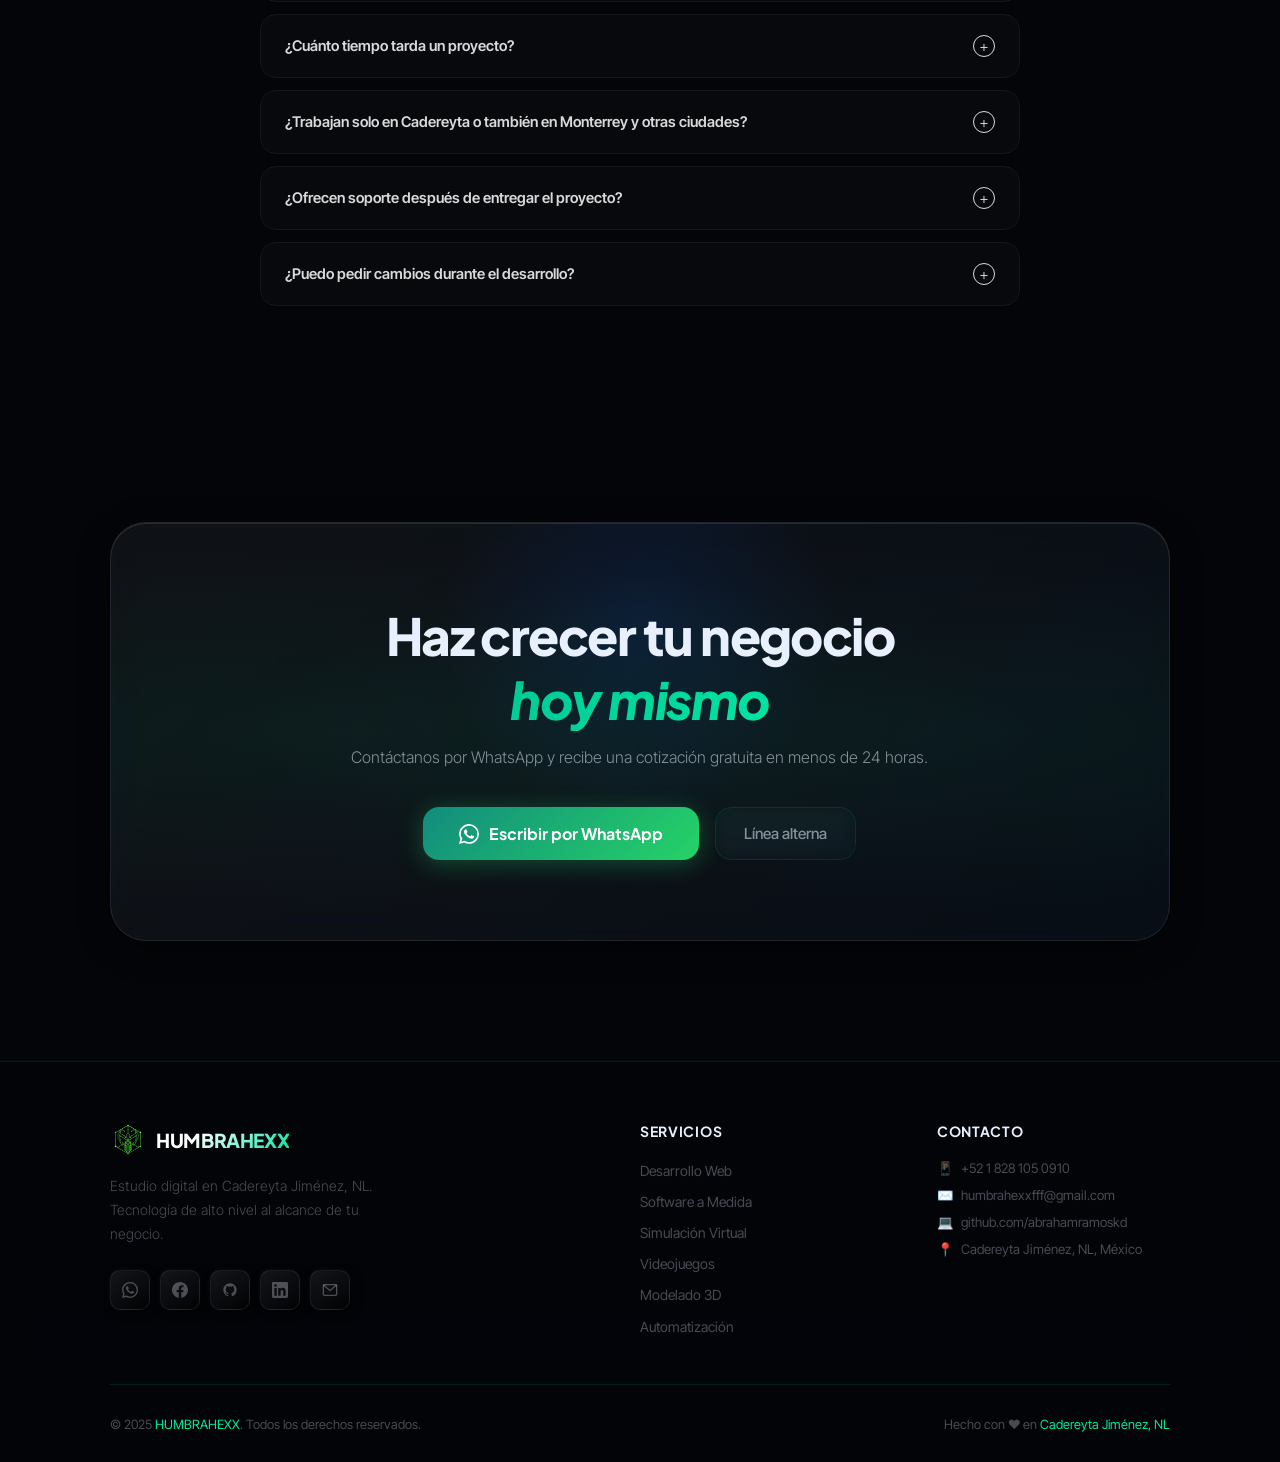
==== commit b0b29df3: "Update index.html" ====
--- a/index.html
+++ b/index.html
@@ -1323,7 +1323,7 @@
           <span class="faq-icon">+</span>
         </div>
         <div class="faq-a">
-          Depende del tipo de proyecto. Una landing page básica puede partir desde $3,000 MXN, mientras que una tienda en línea o un sistema empresarial puede ir desde $15,000 MXN. Te enviamos una cotización gratis y sin compromiso en menos de 24 horas. Escríbenos por WhatsApp y con gusto hacemos el diagnóstico.
+          Depende del tipo de proyecto. Una landing page básica puede partir desde $3,200 MXN, mientras que una tienda en línea o un sistema empresarial puede ir desde $30,000 MXN. Te enviamos una cotización gratis y sin compromiso en menos de 24 horas. Escríbenos por WhatsApp y con gusto hacemos el diagnóstico.
         </div>
       </div>
 
@@ -1363,7 +1363,7 @@
           <span class="faq-icon">+</span>
         </div>
         <div class="faq-a">
-          Absolutamente. Trabajamos de forma iterativa con entregas parciales para que puedas ver el avance y hacer ajustes en el camino. Queremos que el resultado final sea exactamente lo que necesitas, no simplemente lo que describiste al principio.
+          Absolutamente. Trabajamos de forma iterativa con entregas parciales para que puedas ver el avance y hacer ajustes en el camino. Queremos que el resultado final sea exactamente lo que necesitas, no simplemente lo que describiste al principio. Los cambios rotundos tienen costo extra.
         </div>
       </div>
 
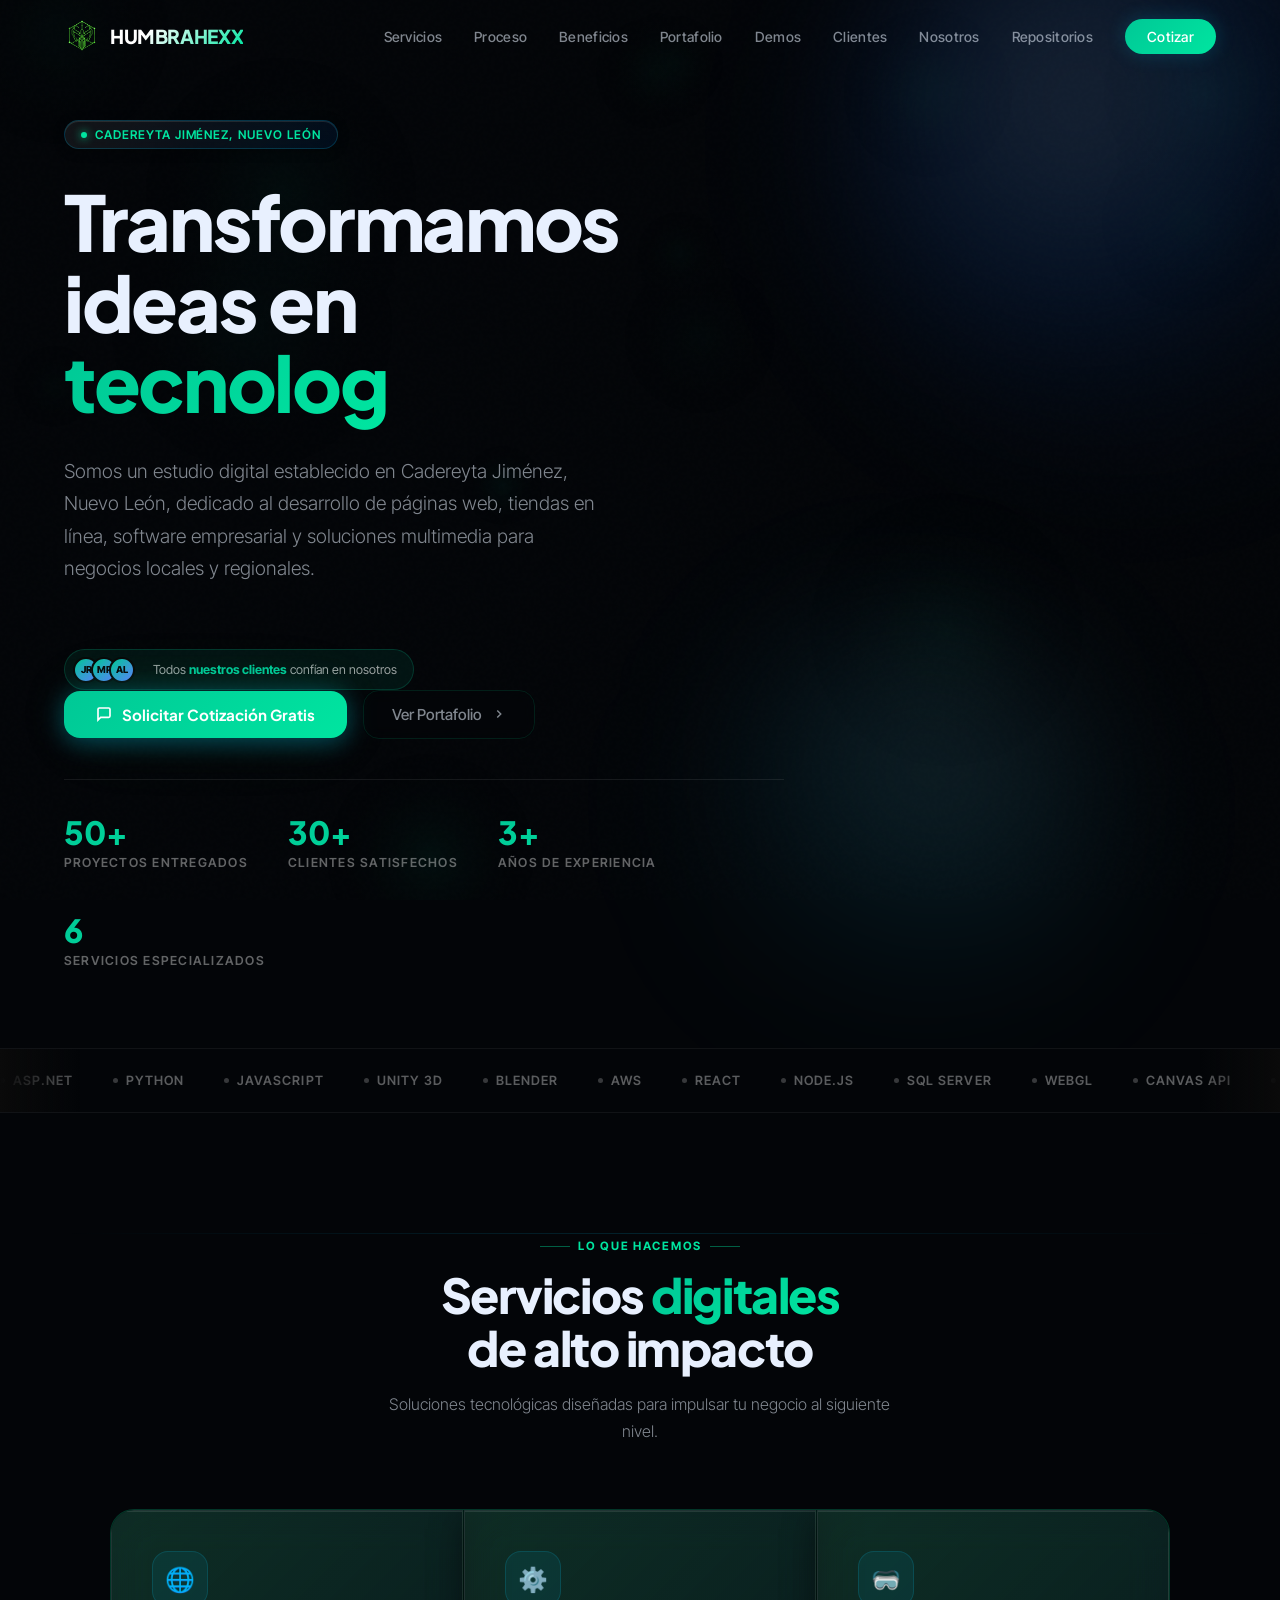
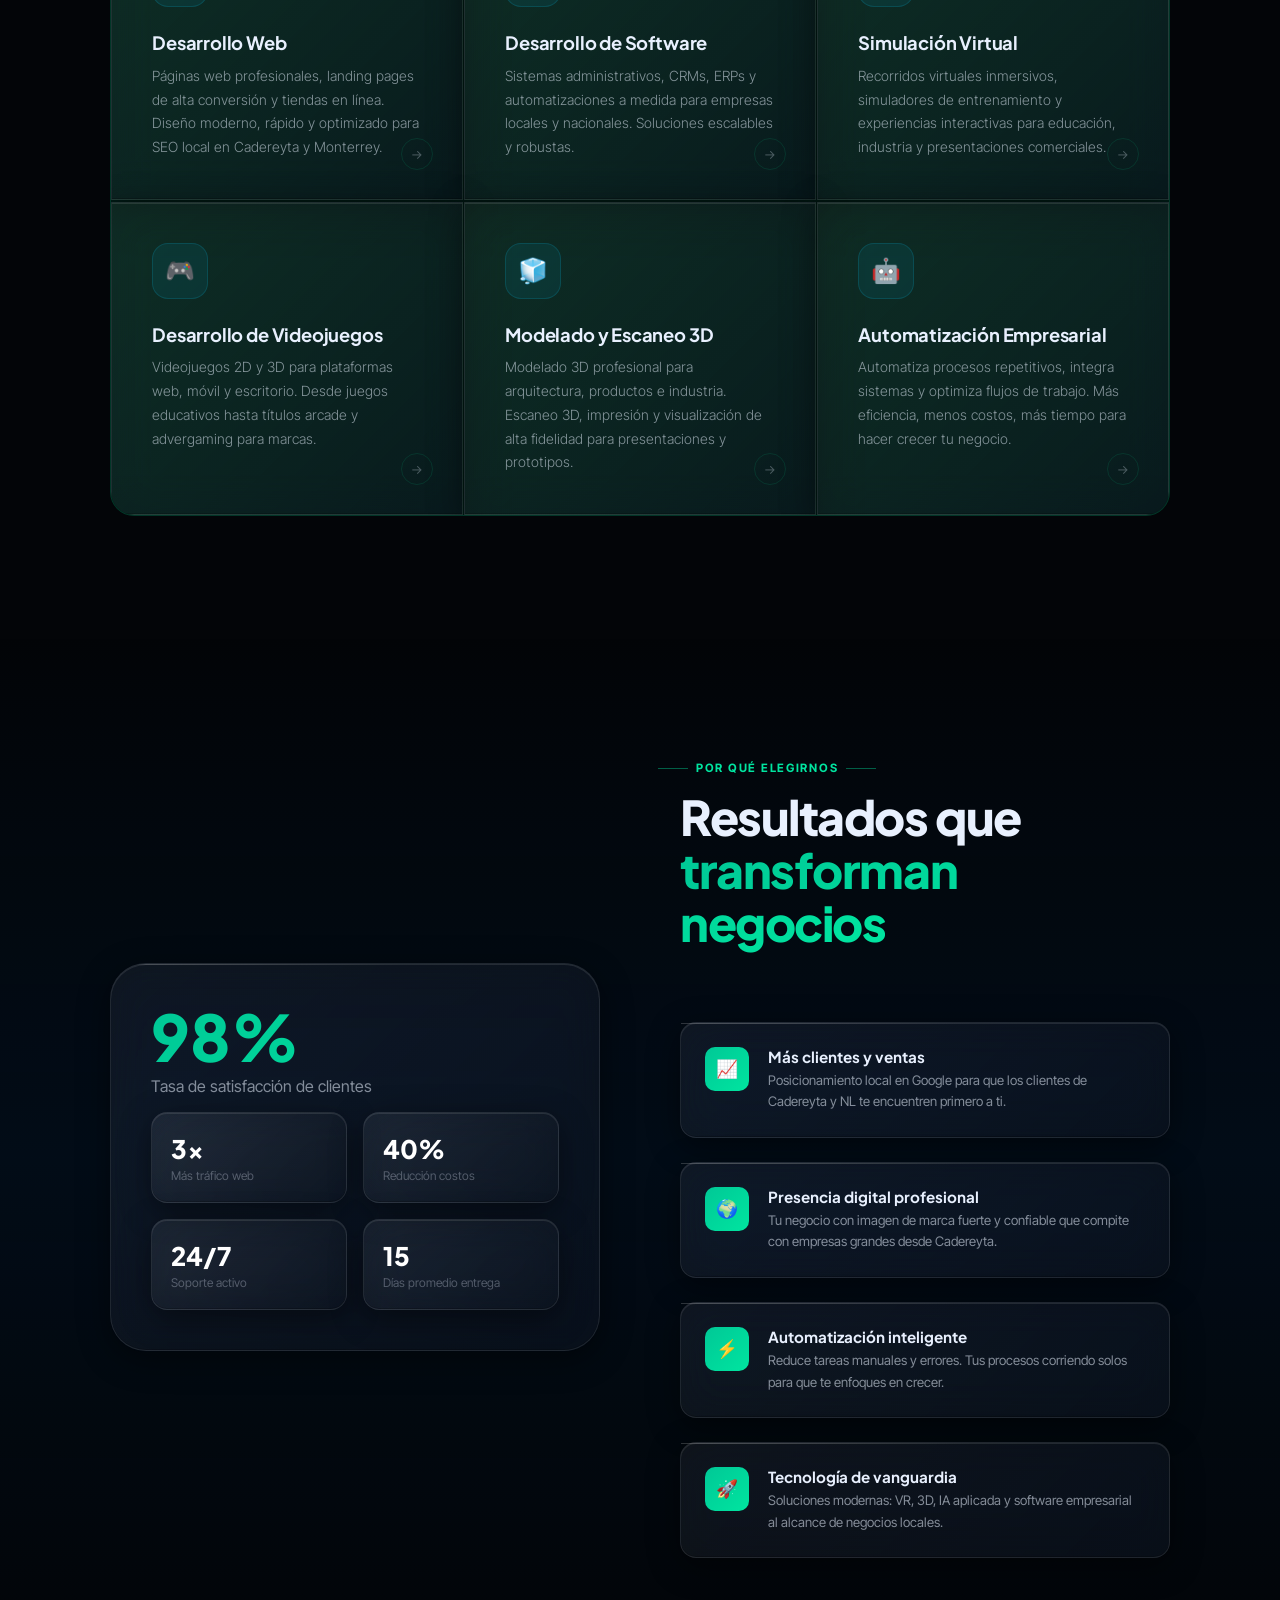
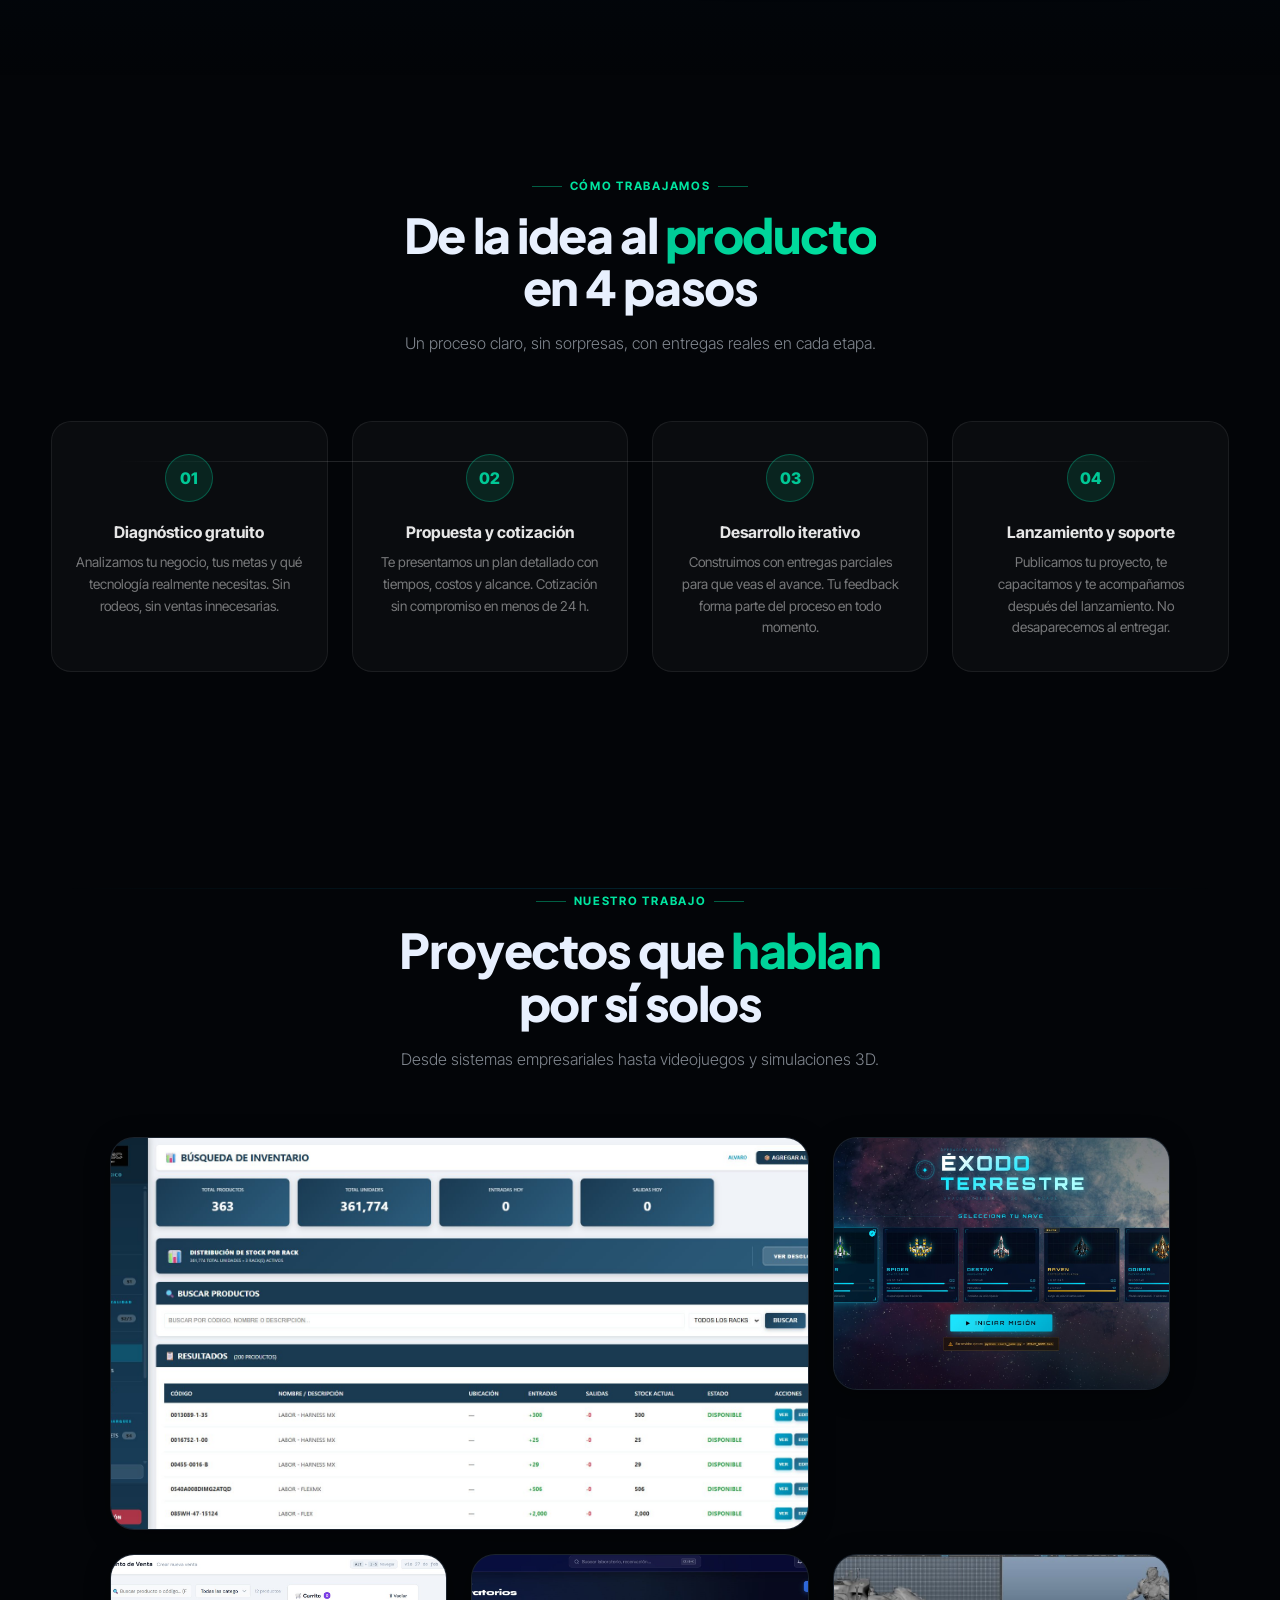
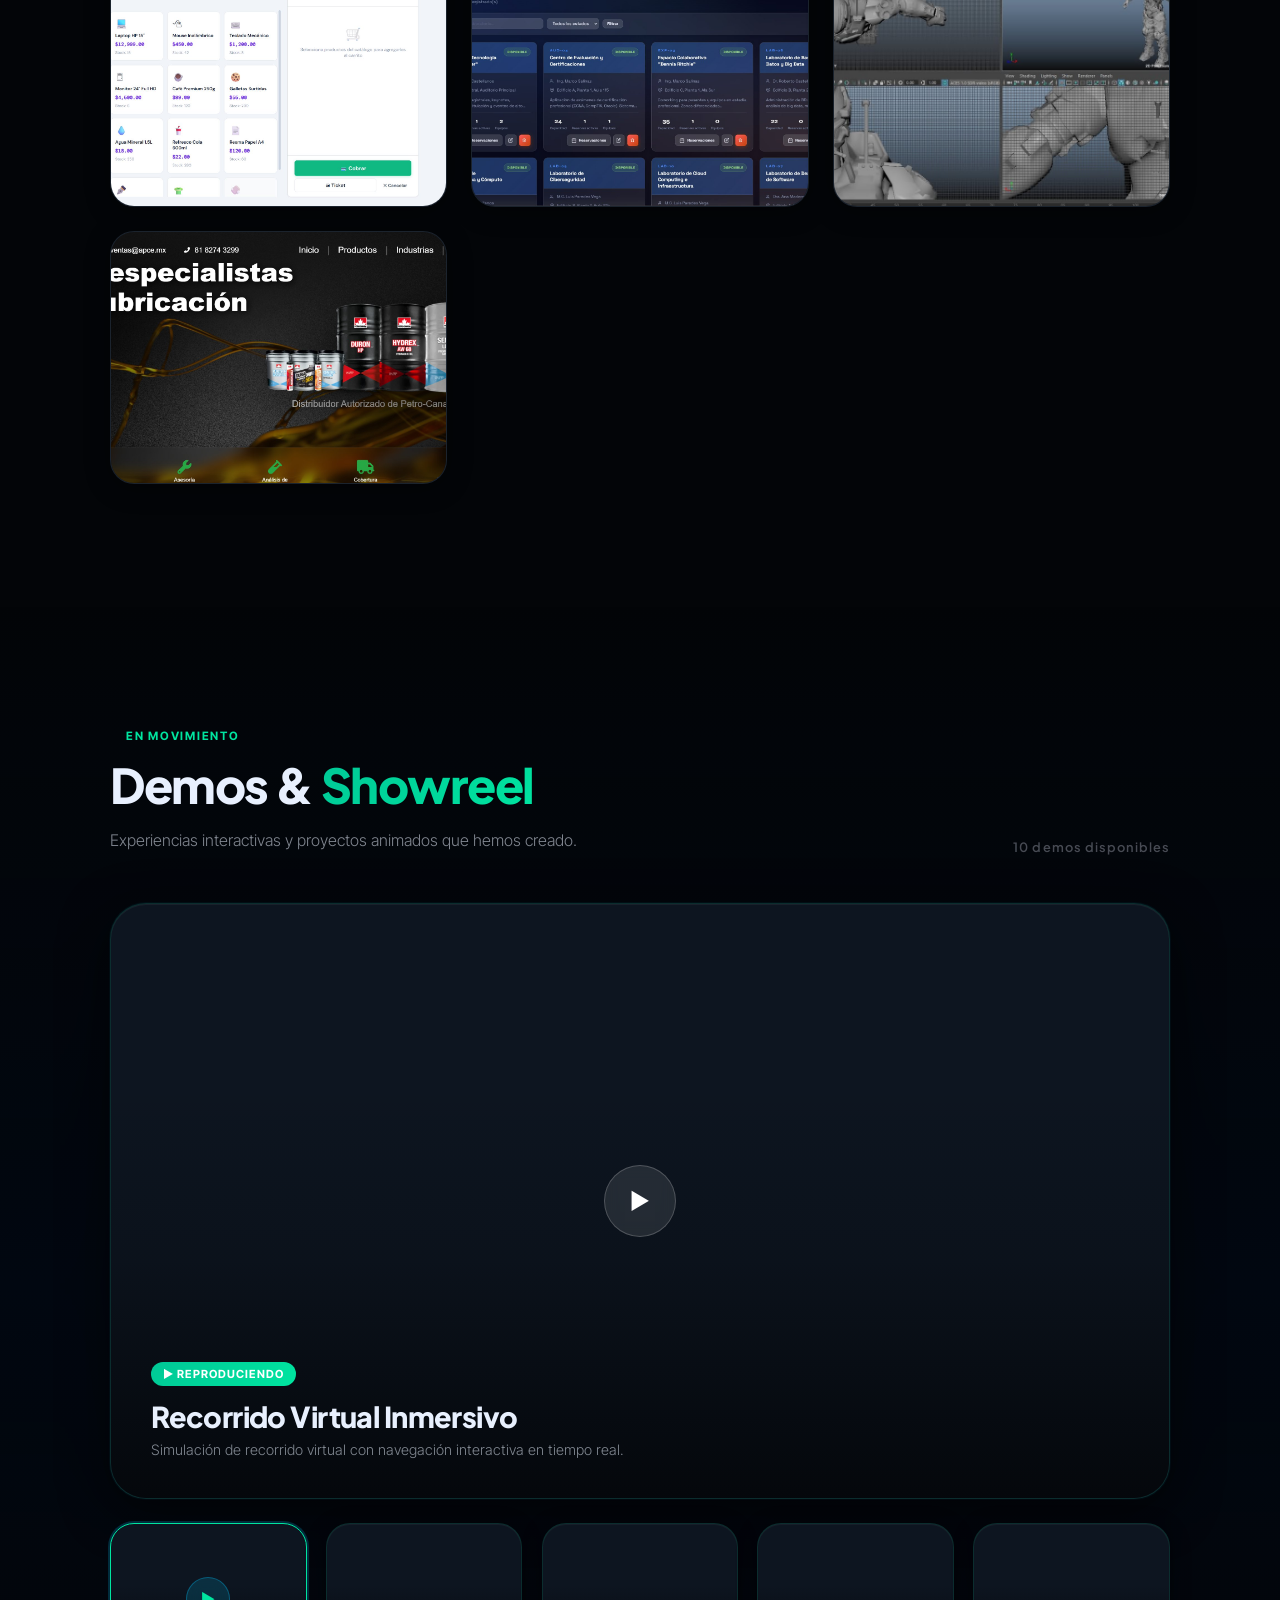
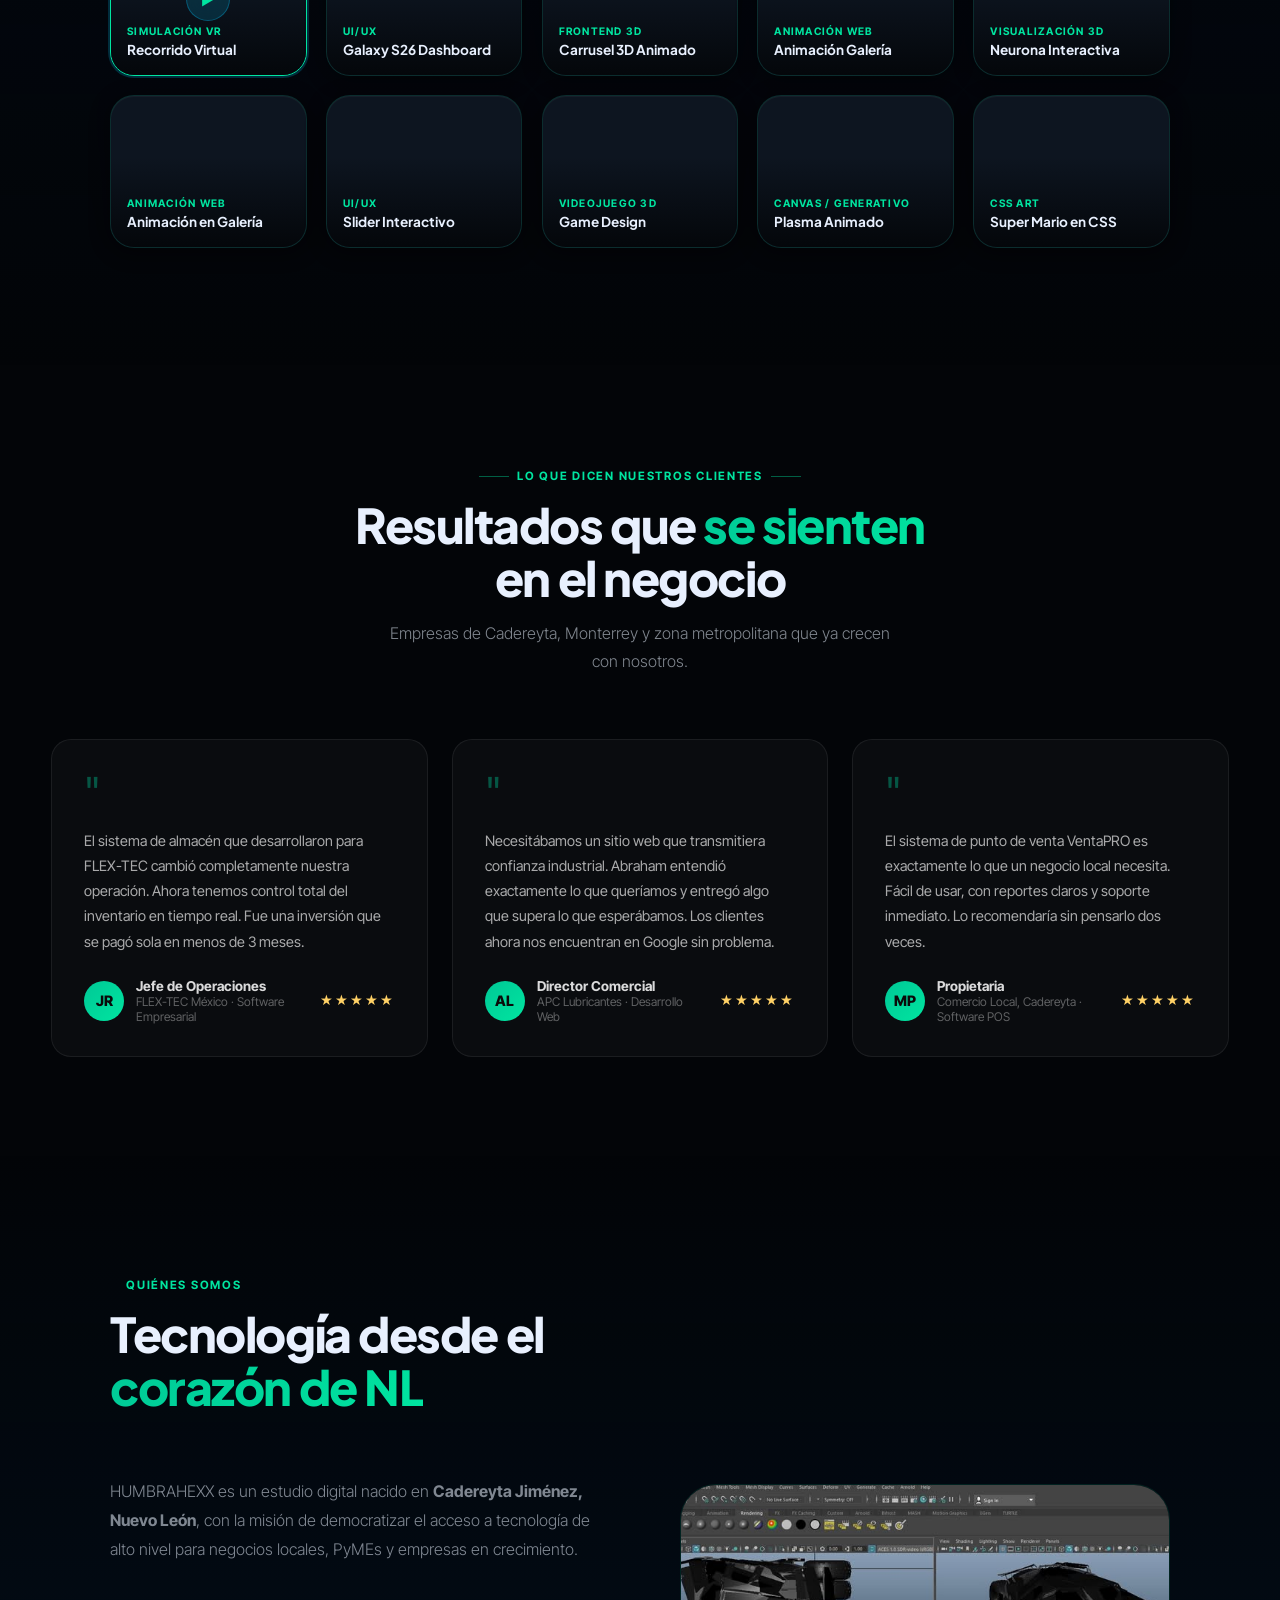
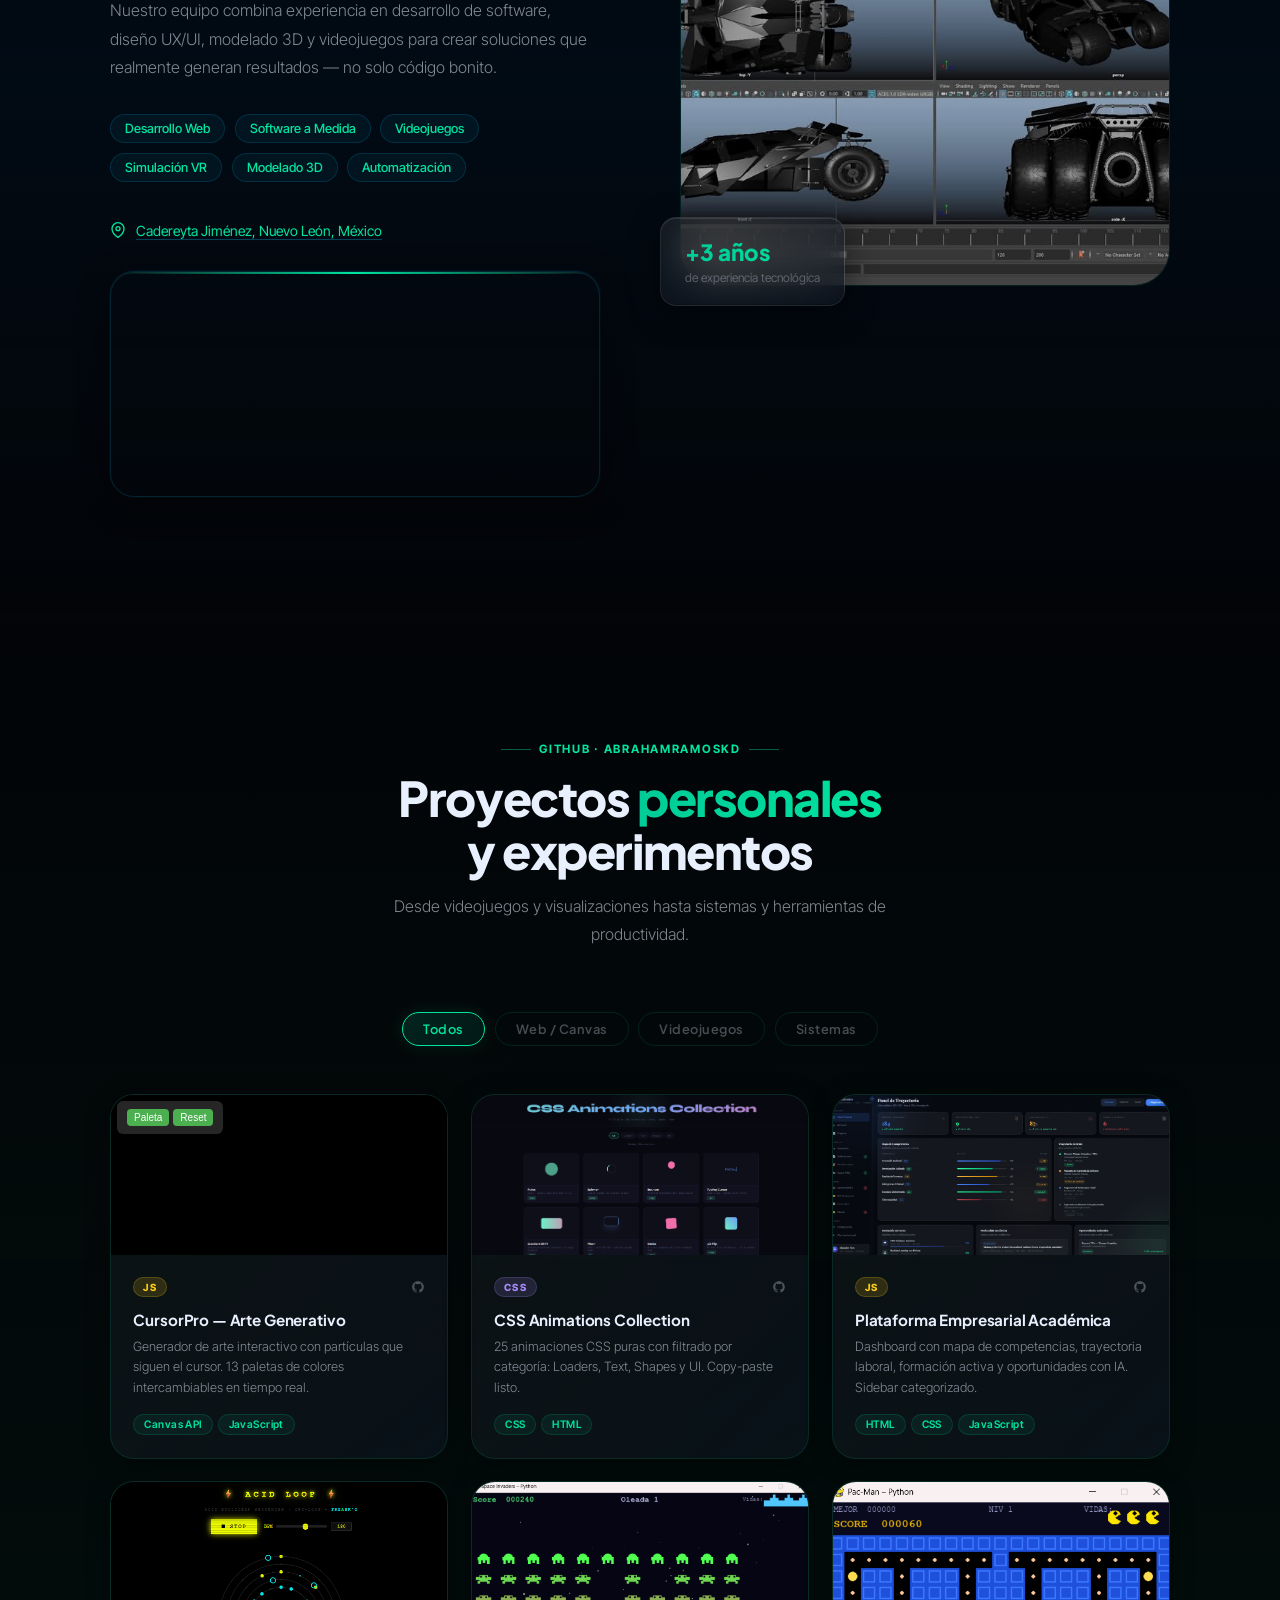
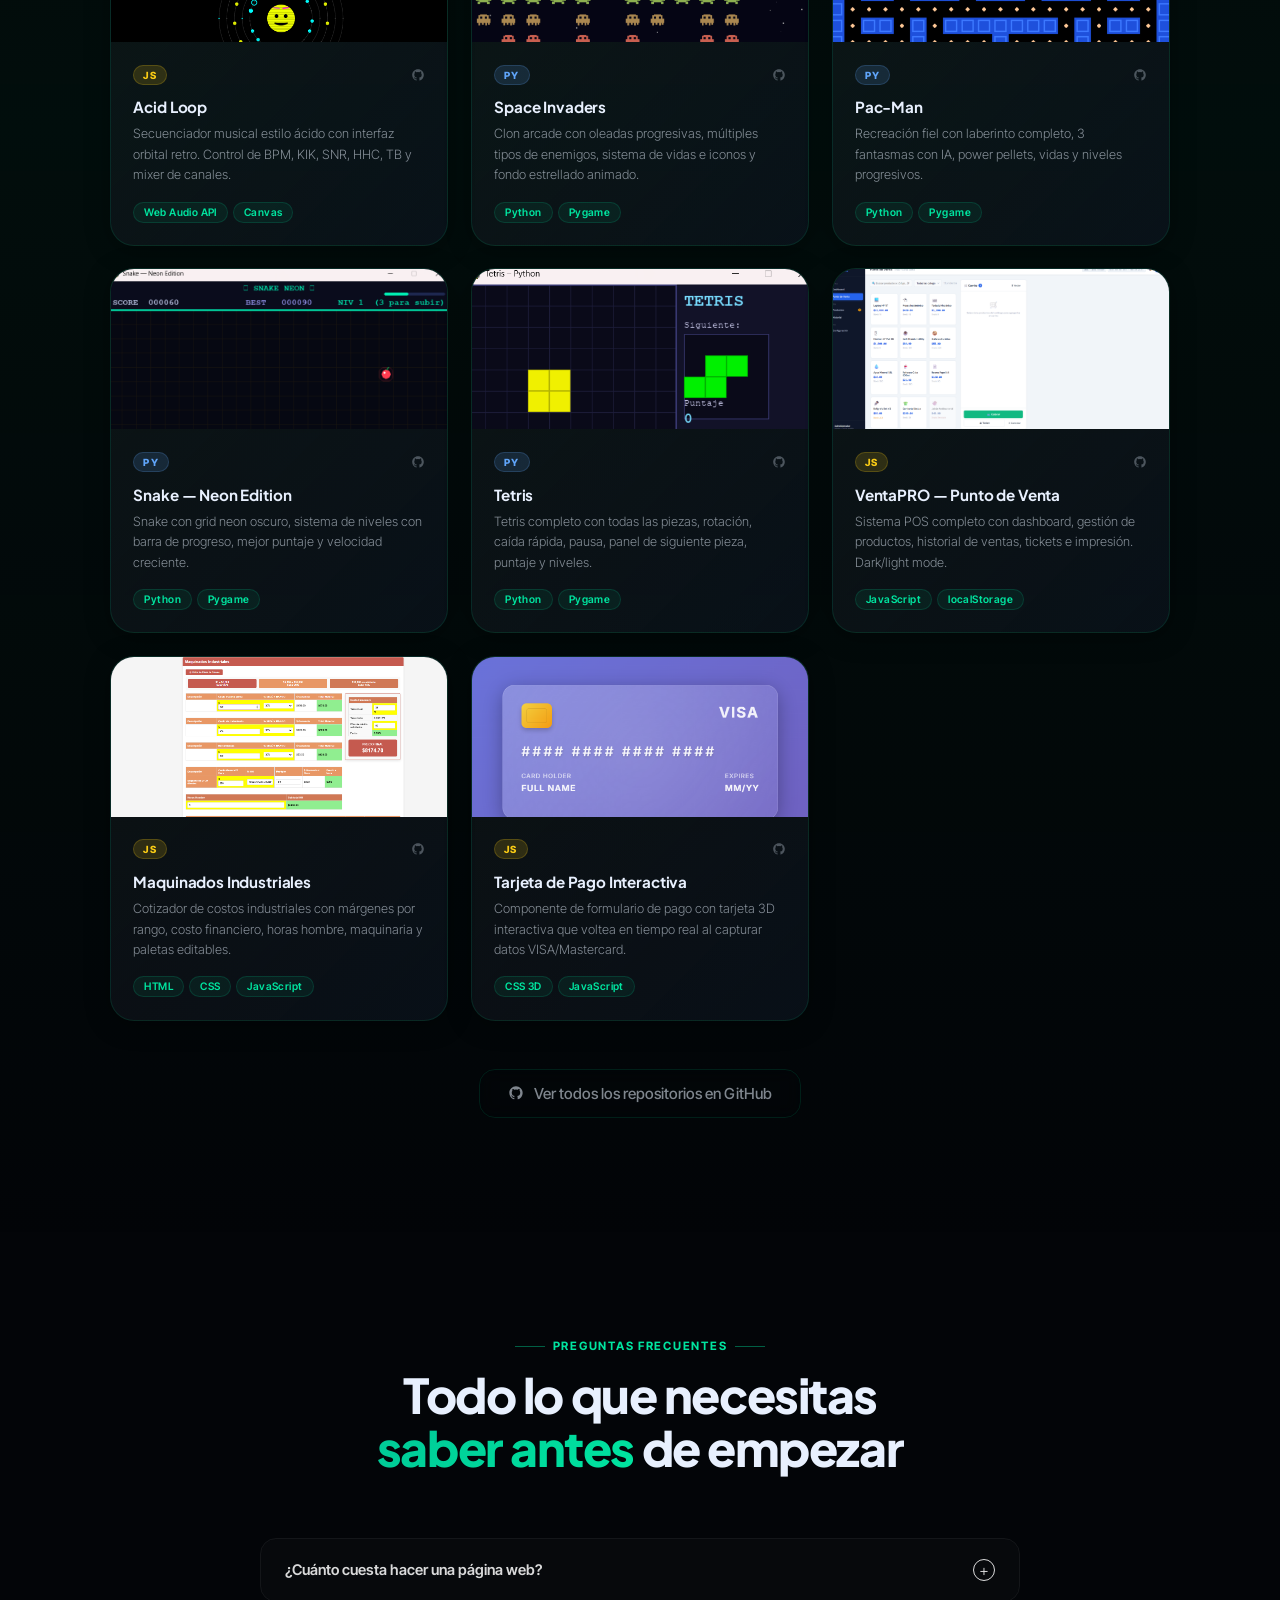
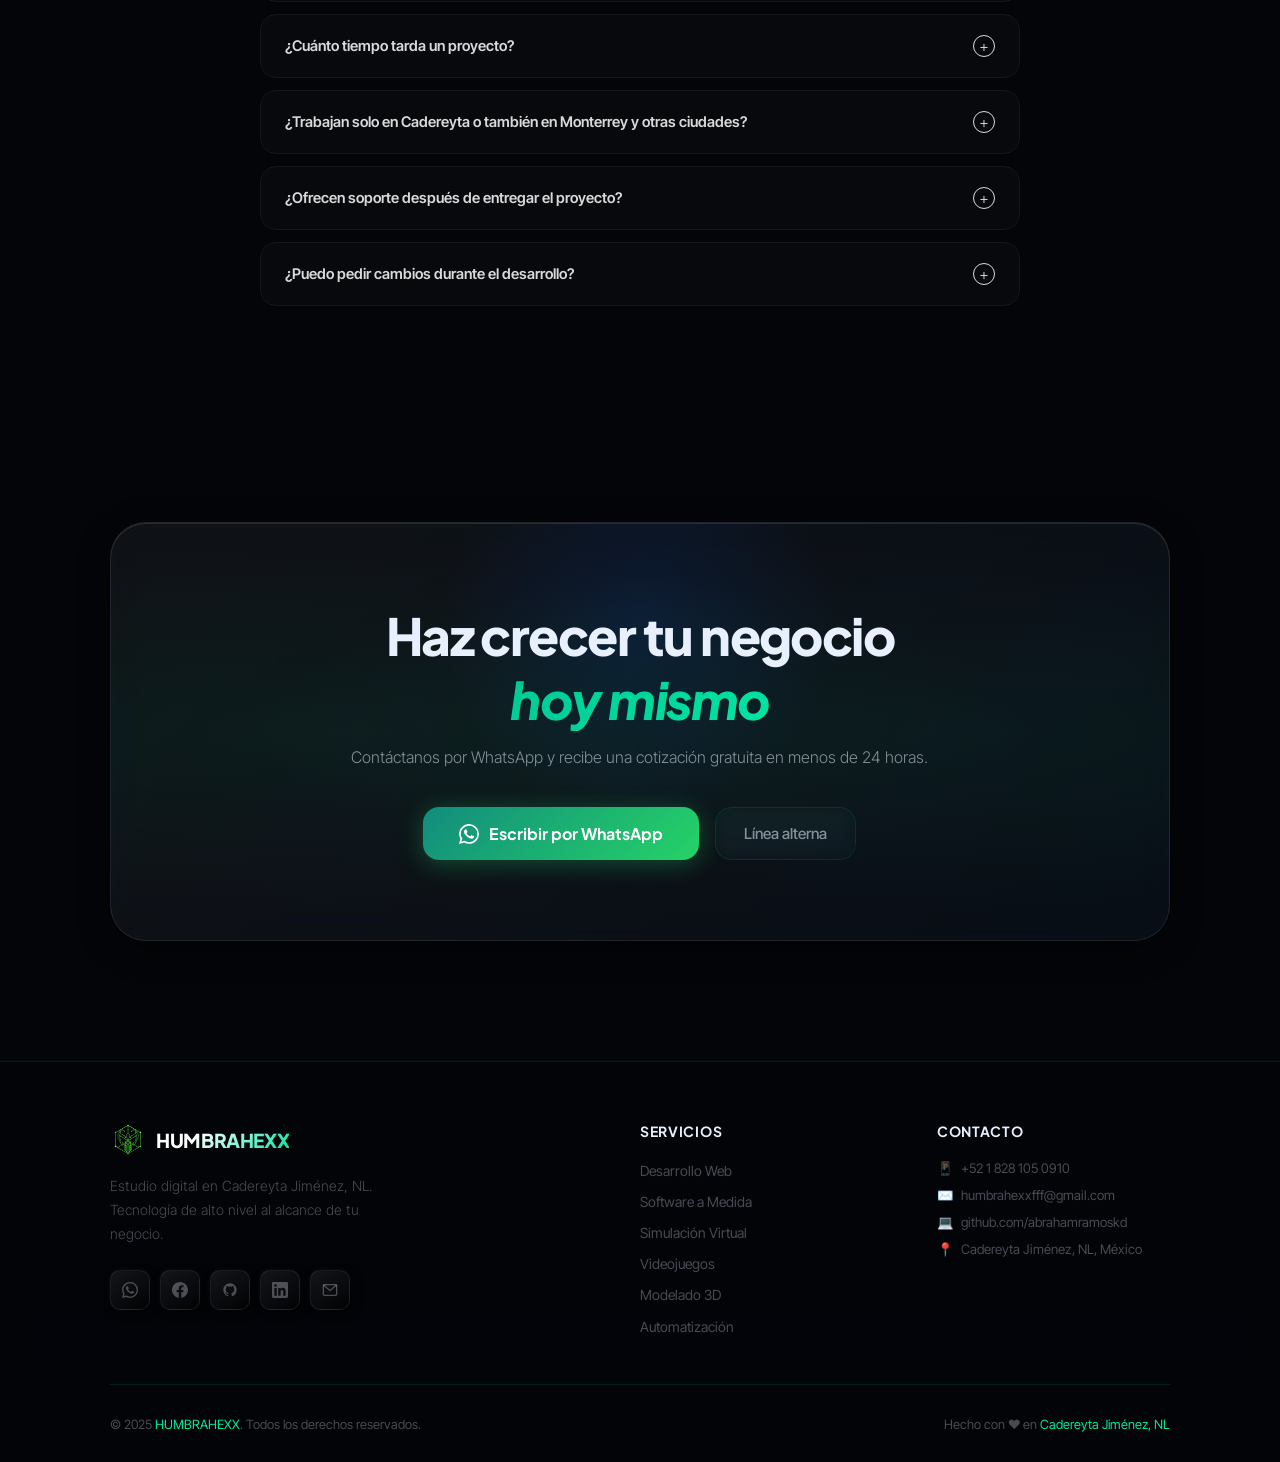
==== commit 41692b09: "Update index.html" ====
--- a/index.html
+++ b/index.html
@@ -476,7 +476,7 @@
         <div class="av">MP</div>
         <div class="av">AL</div>
       </div>
-      <span>Más de <strong>30 clientes</strong> confían en nosotros</span>
+      <span>Todos <strong>nuestros clientes</strong> confían en nosotros</span>
     </div>
 
     <div class="hero-actions">
